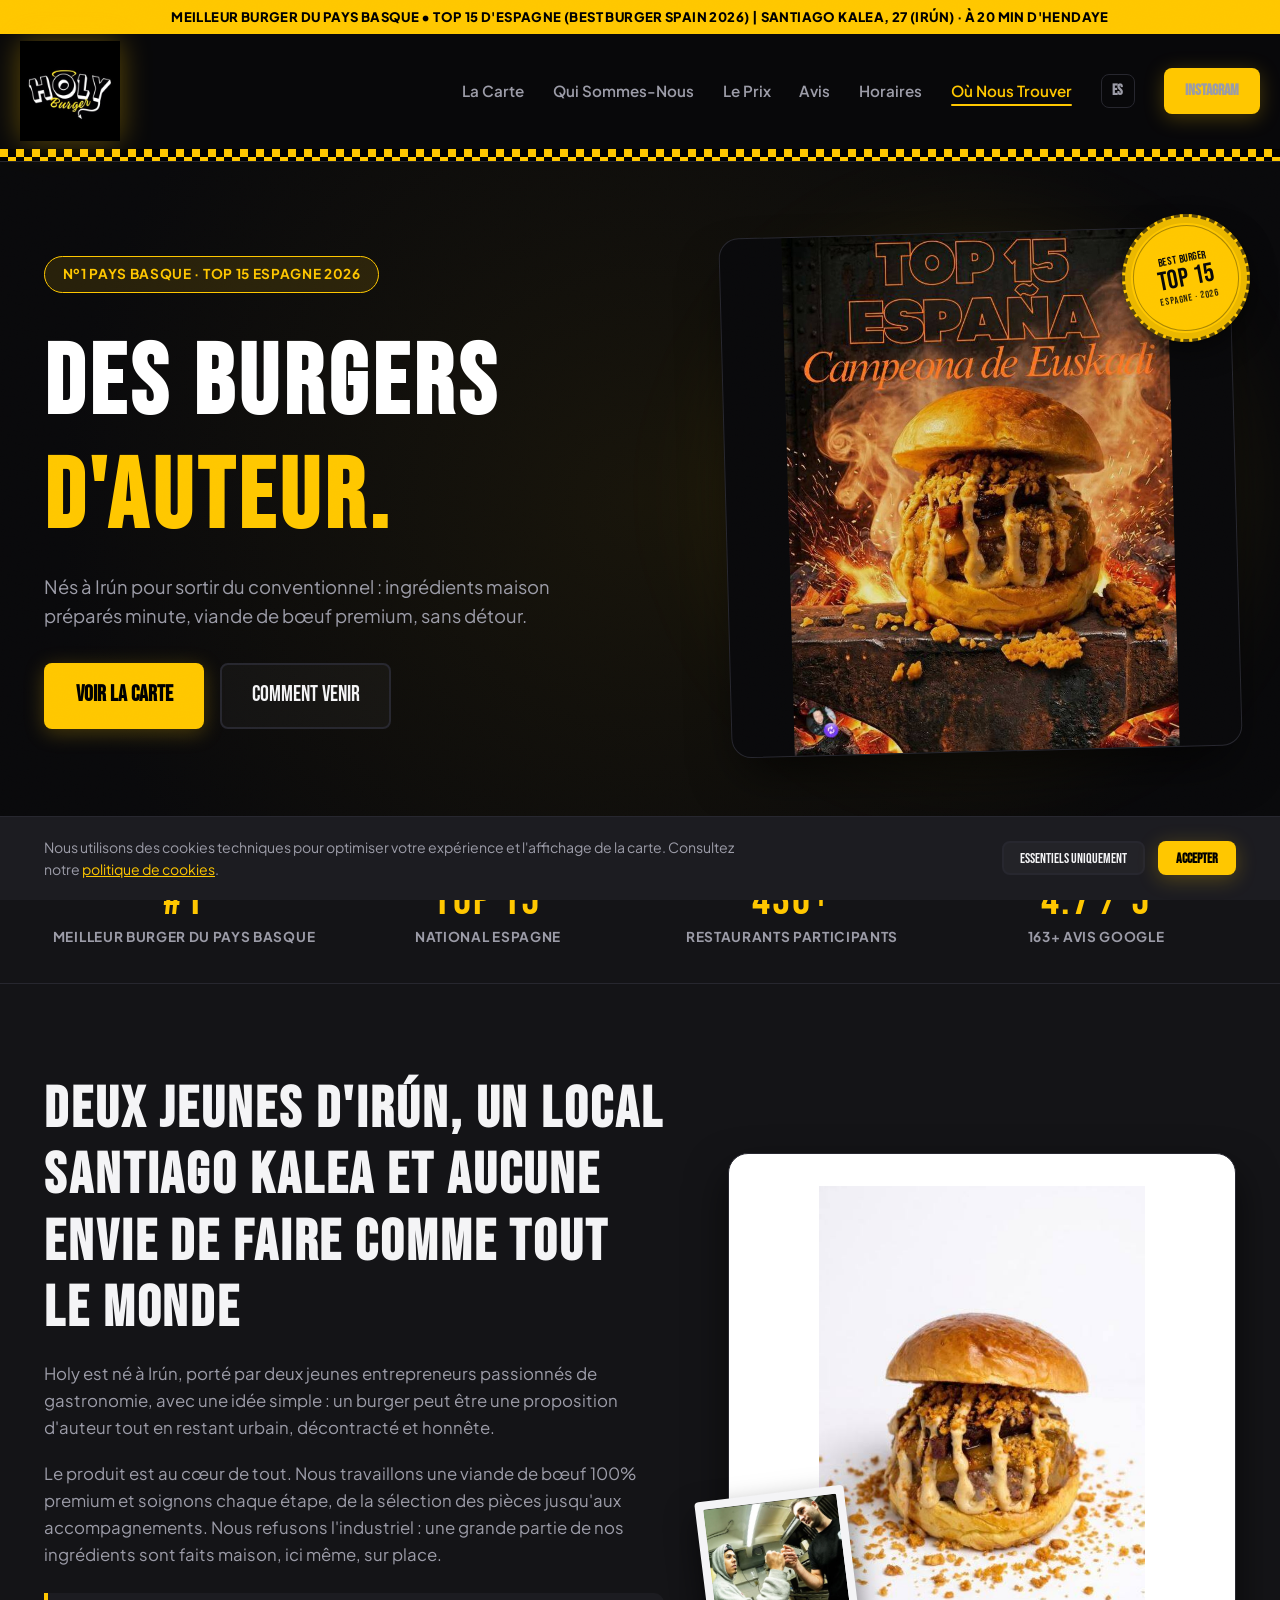
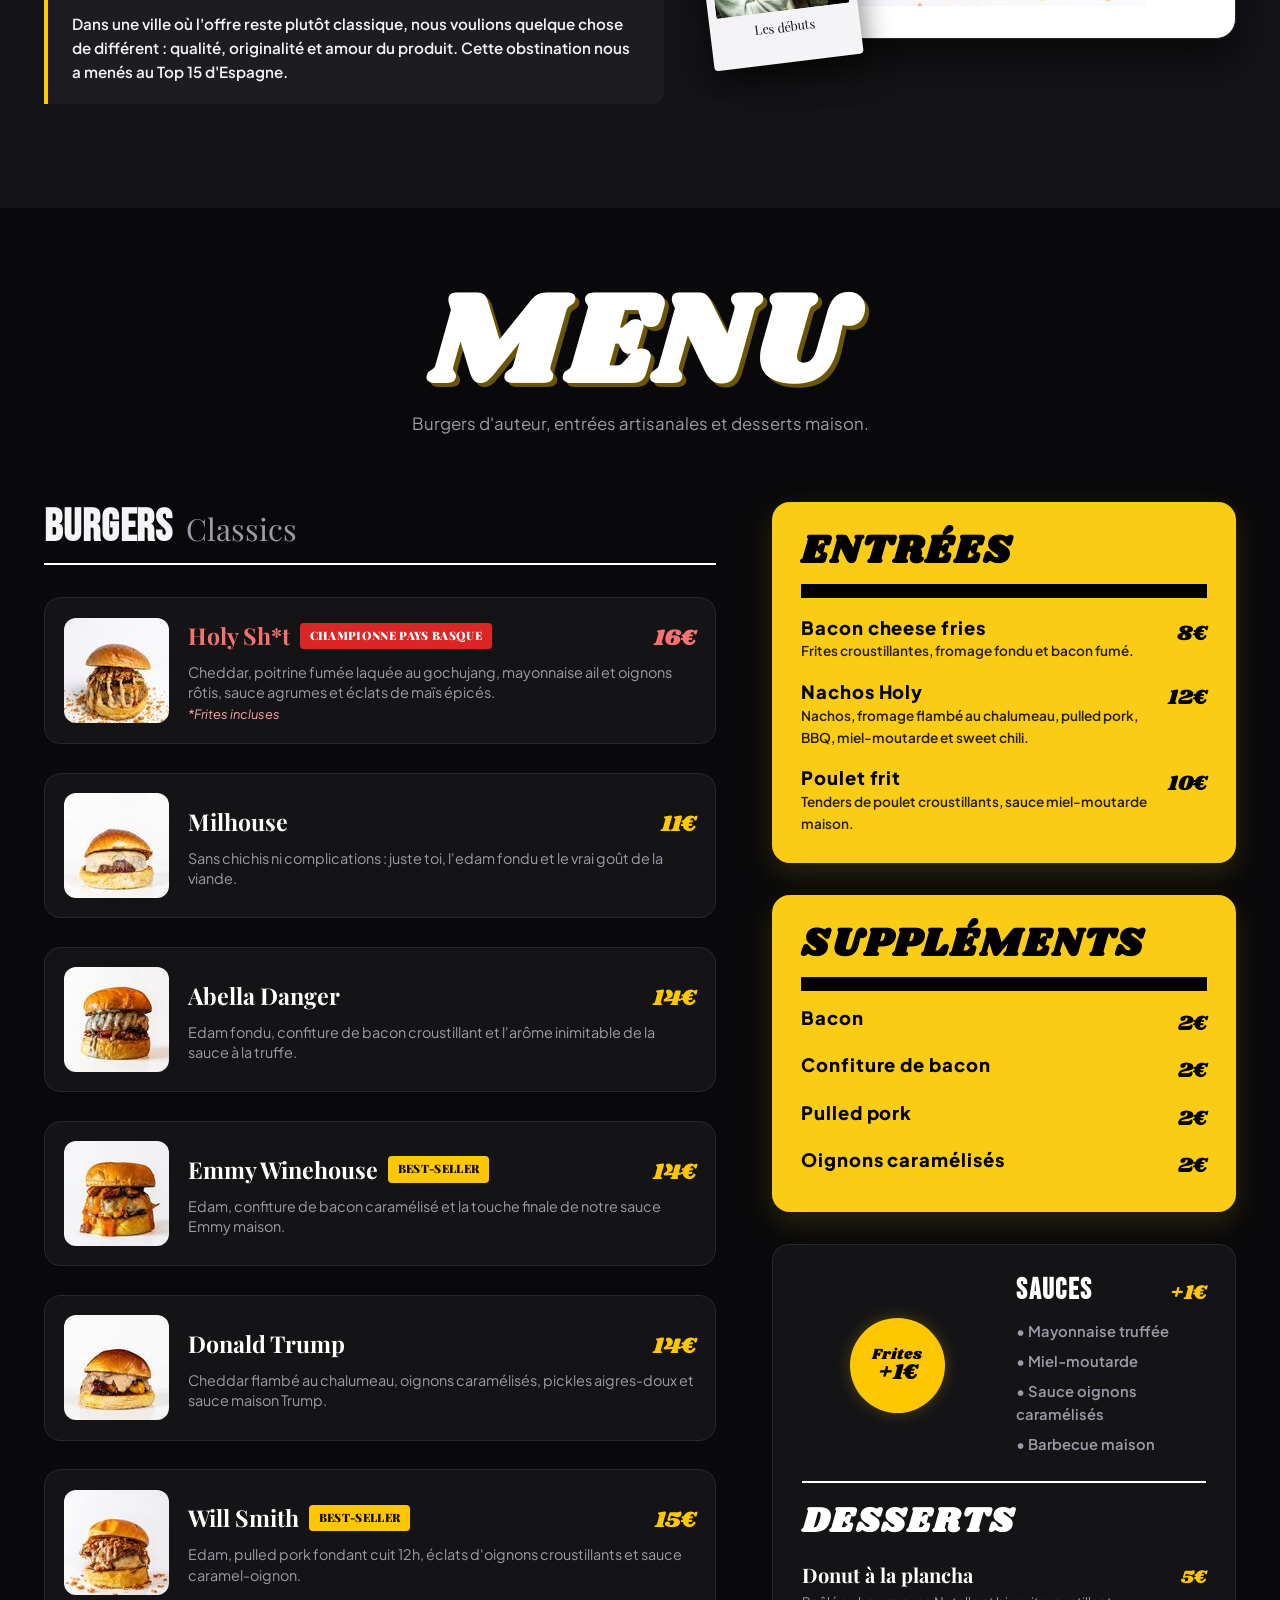
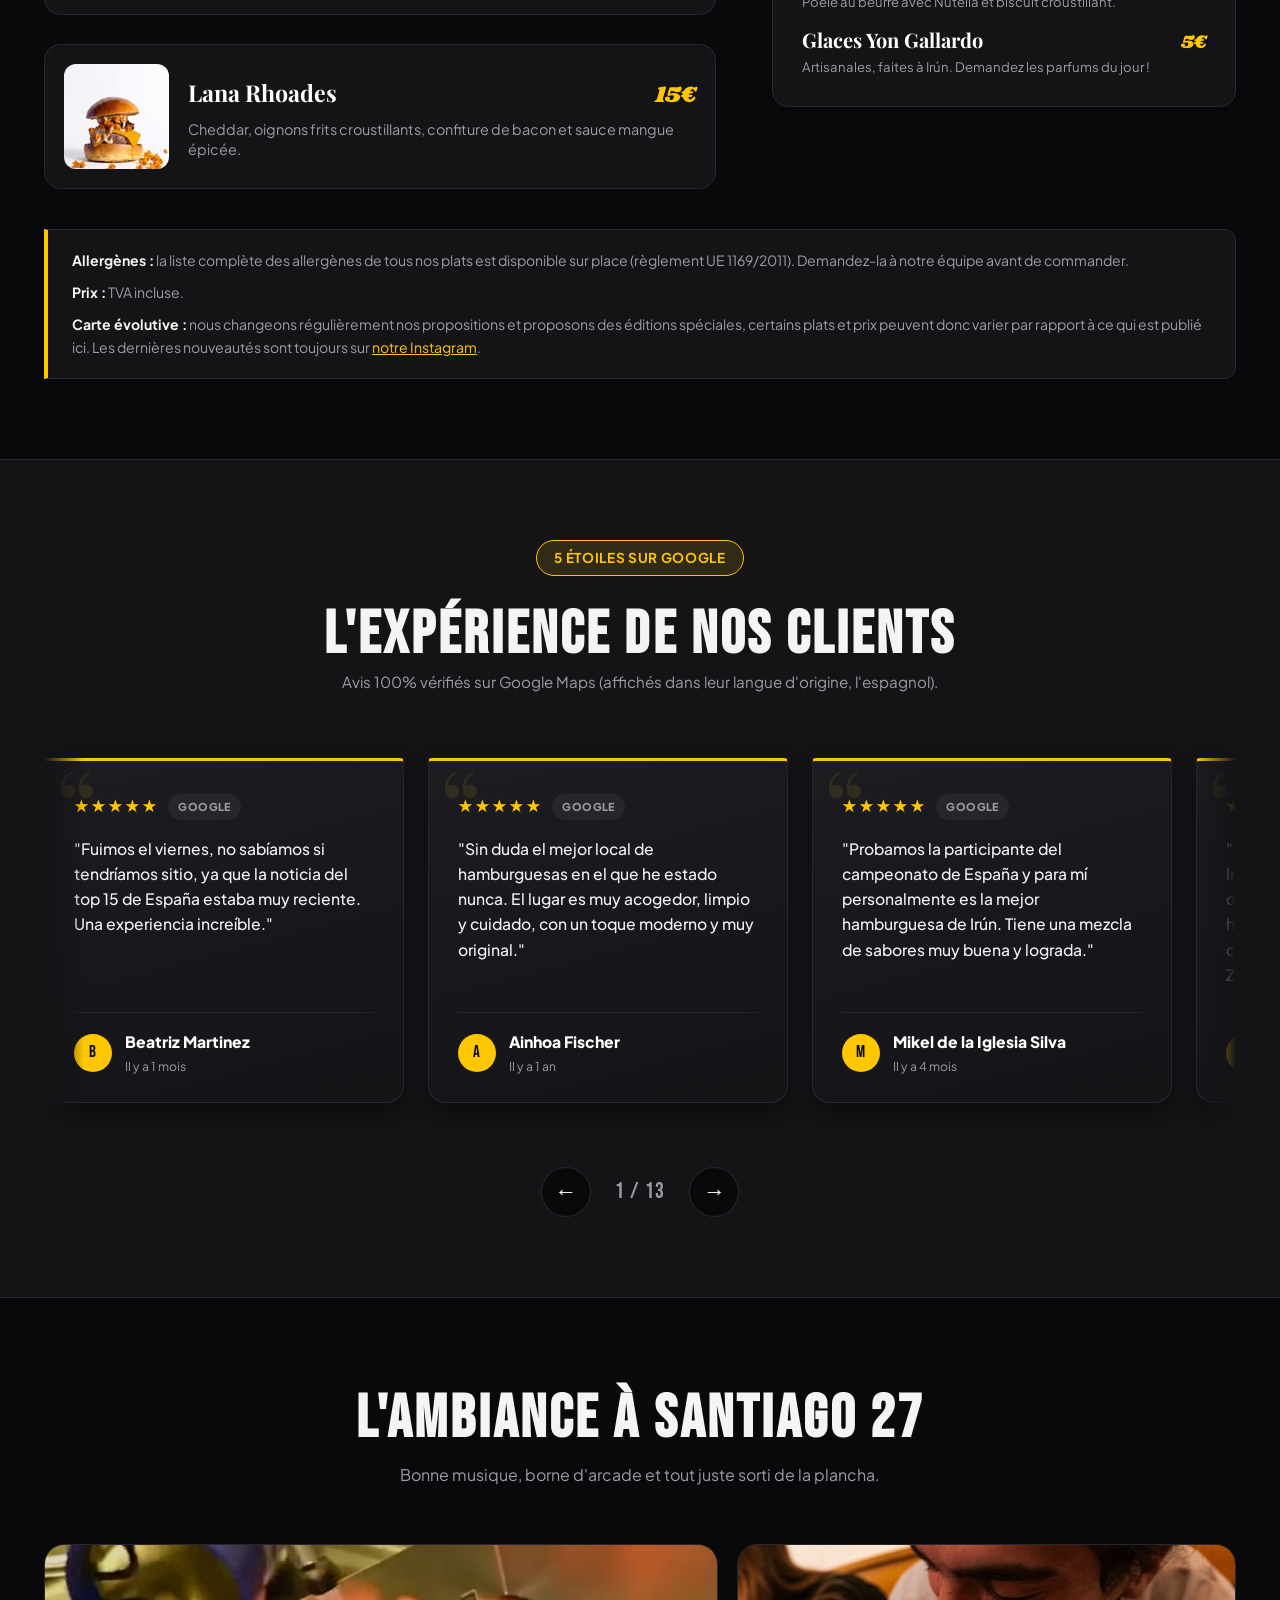
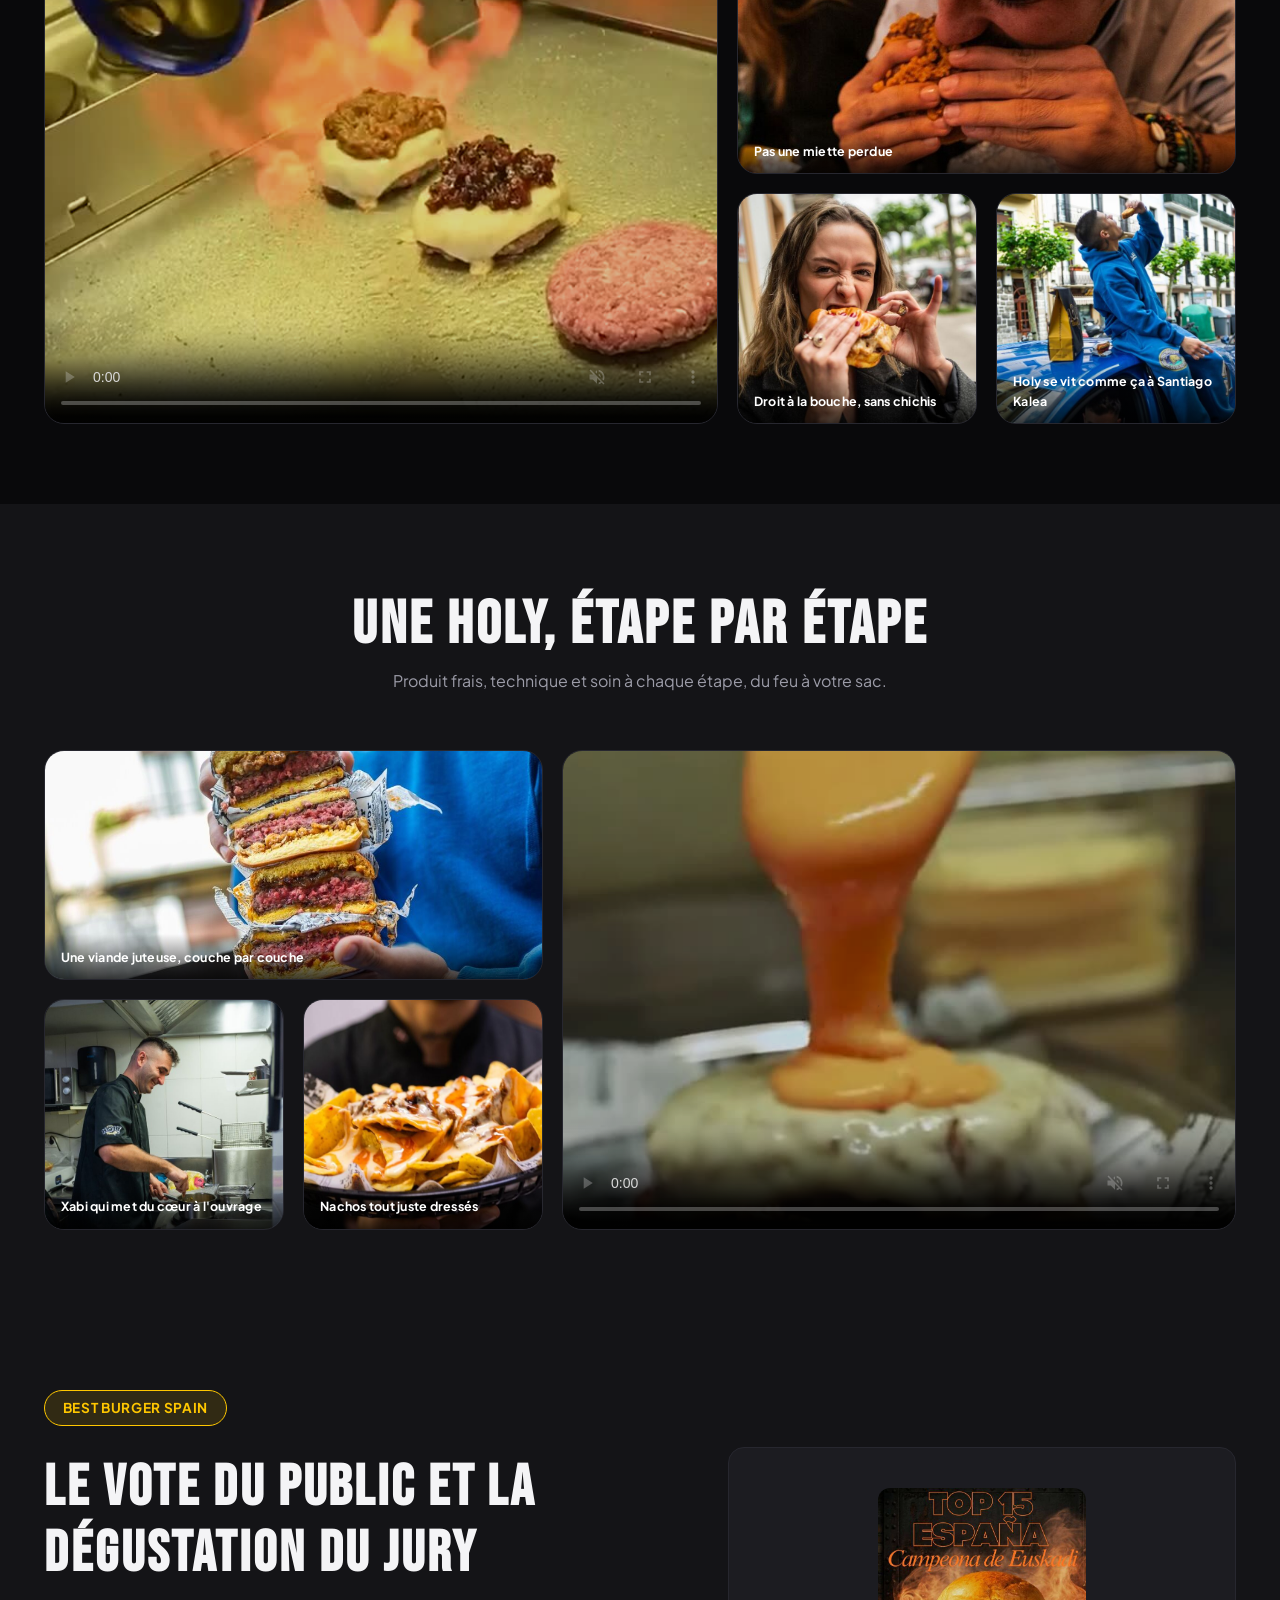
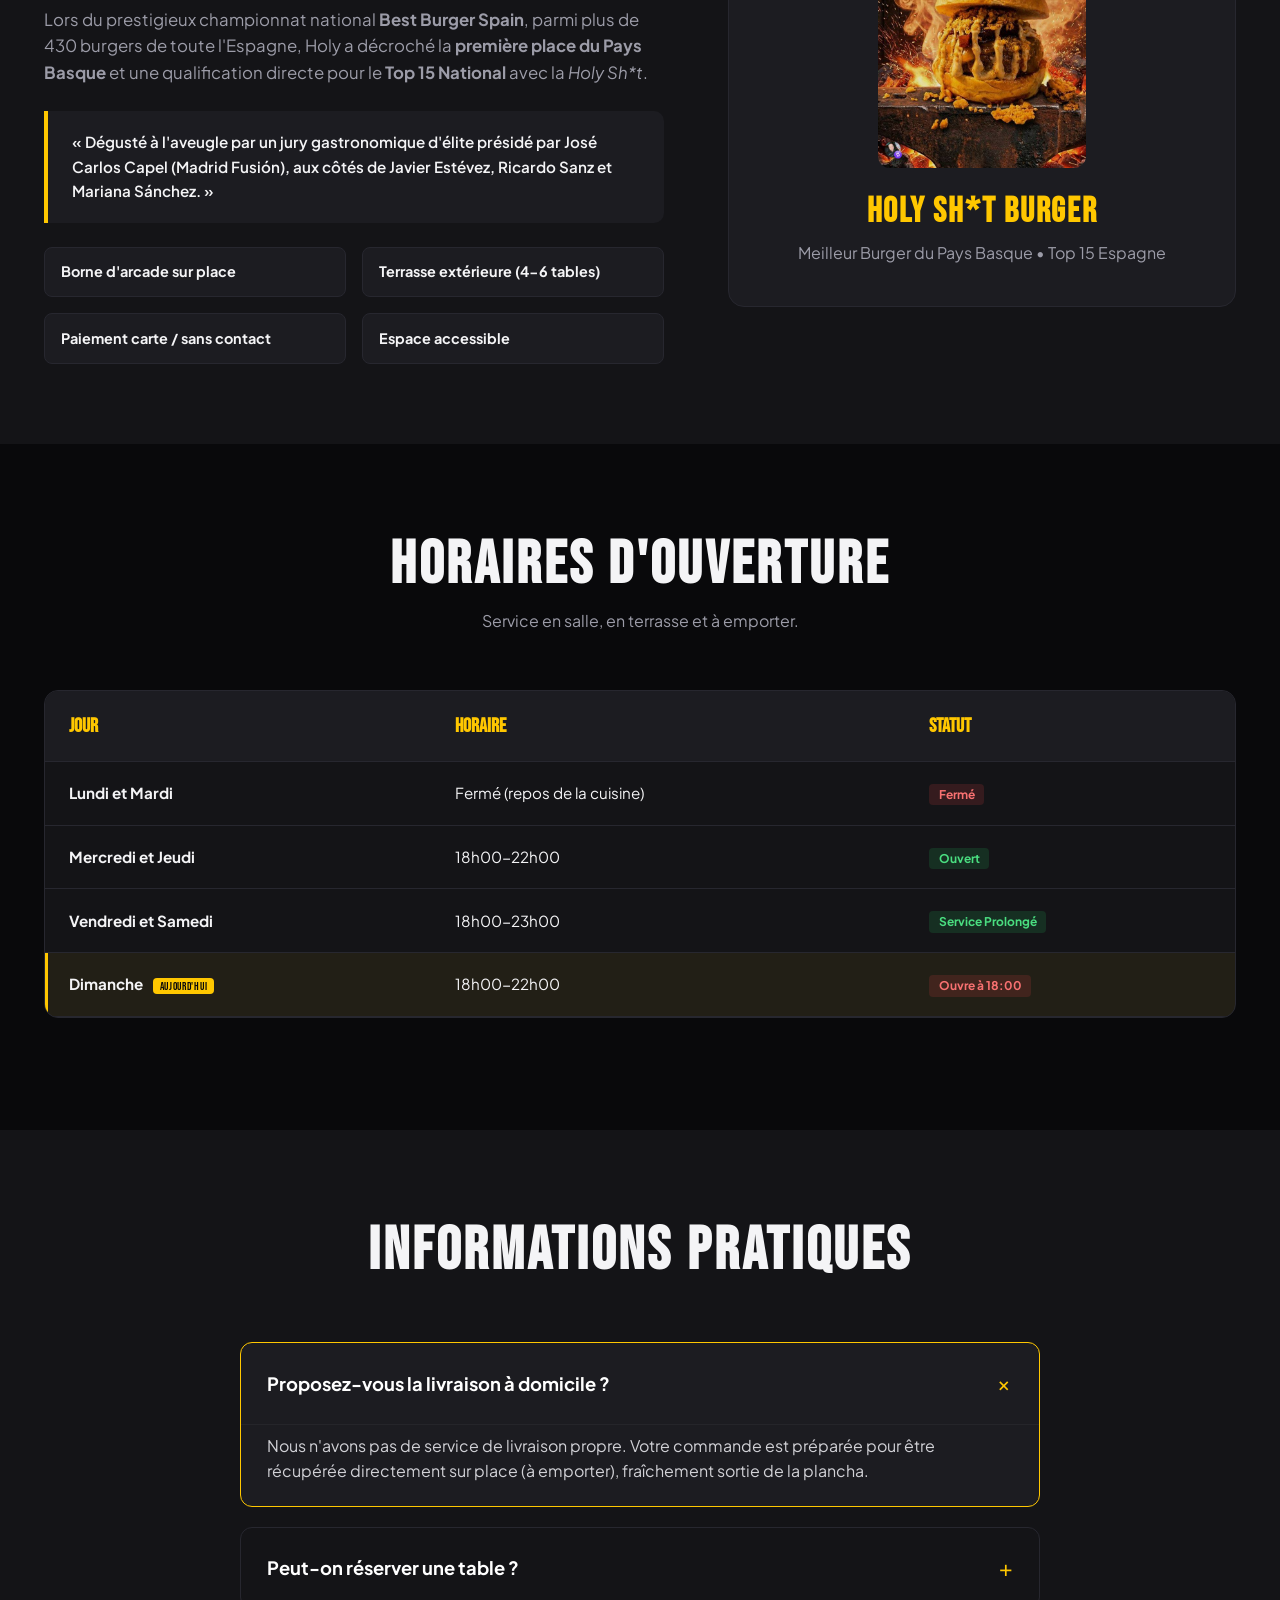
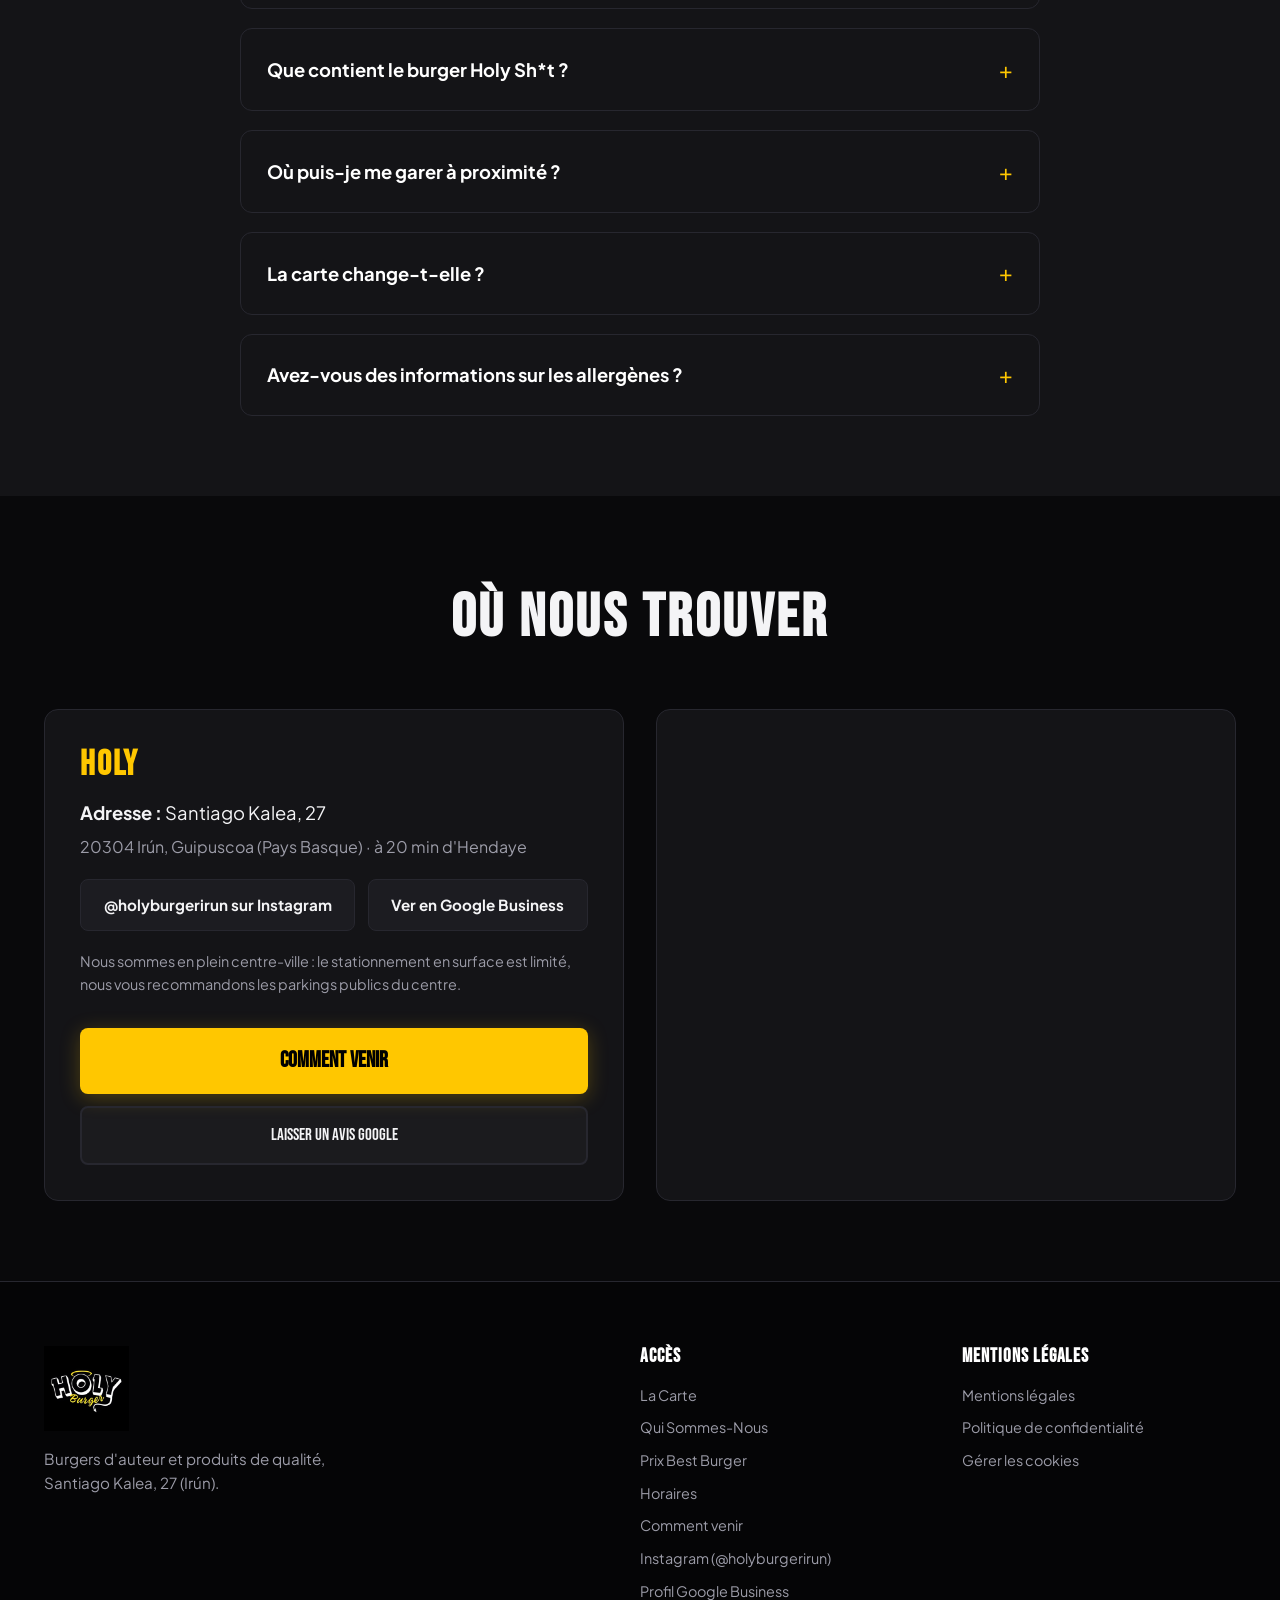
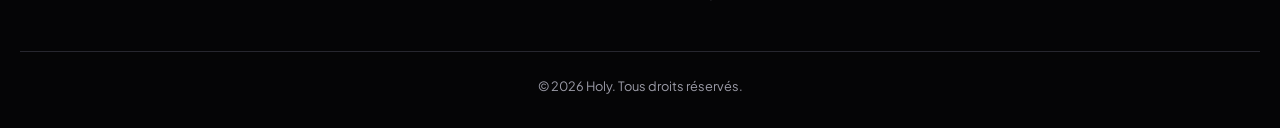
==== fr/index.html @ f433930a "Holy Burger - sitio web completo (ES/FR)" ====
<!DOCTYPE html>
<html lang="fr" class="scroll-smooth">
<head>
  <meta charset="UTF-8">
  <meta name="viewport" content="width=device-width, initial-scale=1.0">
  <title>Holy | Burger d'Auteur à Irún, à 20 min de Hendaye</title>

  <!-- SEO & Geo Local -->
  <meta name="description" content="Holy : burger d'auteur à Irún (Pays Basque), à 20 minutes d'Hendaye. Viande de bœuf premium, meilleur burger du Pays Basque et Top 15 d'Espagne 2026.">
  <meta name="author" content="Holy">
  <meta name="theme-color" content="#09090b">
  <meta name="robots" content="index, follow, max-image-preview:large">
  <link rel="canonical" href="https://holyburgerirun.com/fr/">
  <link rel="alternate" hreflang="es-ES" href="https://holyburgerirun.com/">
  <link rel="alternate" hreflang="fr-FR" href="https://holyburgerirun.com/fr/">
  <link rel="alternate" hreflang="x-default" href="https://holyburgerirun.com/">

  <!-- FAVICON -->
  <link rel="icon" type="image/jpeg" href="../img/LOGO.jpg">
  <link rel="icon" type="image/png" sizes="192x192" href="../img/icon-192.png">
  <link rel="apple-touch-icon" href="../img/icon-192.png">

  <!-- PWA / AÑADIR A PANTALLA DE INICIO -->
  <link rel="manifest" href="../manifest.json">
  <meta name="mobile-web-app-capable" content="yes">
  <meta name="apple-mobile-web-app-capable" content="yes">
  <meta name="apple-mobile-web-app-status-bar-style" content="black-translucent">
  <meta name="apple-mobile-web-app-title" content="Holy">

  <!-- Open Graph -->
  <meta property="og:type" content="restaurant.restaurant">
  <meta property="og:site_name" content="Holy Irún">
  <meta property="og:locale" content="fr_FR">
  <meta property="og:url" content="https://holyburgerirun.com/fr/">
  <meta property="og:title" content="Holy | Meilleur Burger du Pays Basque · Top 15 d'Espagne">
  <meta property="og:description" content="Burgers d'auteur, ingrédients maison et viande de bœuf premium. Santiago Kalea, 27 · Irún, à 20 min d'Hendaye.">
  <meta property="og:image" content="https://holyburgerirun.com/img/foto-premio.JPG">
  <meta property="og:image:width" content="645">
  <meta property="og:image:height" content="868">
  <meta property="og:image:type" content="image/jpeg">
  <meta name="twitter:card" content="summary_large_image">

  <!-- Schema.org JSON-LD -->
  <script type="application/ld+json">
  {
    "@context": "https://schema.org",
    "@type": "Restaurant",
    "@id": "https://holyburgerirun.com/#restaurant",
    "name": "Holy",
    "alternateName": "Holy Burger Irún",
    "url": "https://holyburgerirun.com/fr/",
    "image": "https://holyburgerirun.com/img/foto-premio.JPG",
    "logo": "https://holyburgerirun.com/img/LOGO.jpg",
    "description": "Burger d'auteur à Irún (Pays Basque). Meilleur Burger du Pays Basque et Top 15 d'Espagne à Best Burger Spain 2026 avec la Holy Sh*t.",
    "address": {
      "@type": "PostalAddress",
      "streetAddress": "Santiago Kalea, 27",
      "addressLocality": "Irun",
      "addressRegion": "Gipuzkoa",
      "postalCode": "20304",
      "addressCountry": "ES"
    },
    "geo": {
      "@type": "GeoCoordinates",
      "latitude": 43.3412759,
      "longitude": -1.7868546
    },
    "servesCuisine": ["Burgers", "Street Food", "Américain"],
    "priceRange": "€€",
    "currenciesAccepted": "EUR",
    "paymentAccepted": "Espèces, Carte bancaire, Sans contact",
    "acceptsReservations": "False",
    "hasMenu": "https://holyburgerirun.com/fr/#menu",
    "openingHoursSpecification": [
      {
        "@type": "OpeningHoursSpecification",
        "dayOfWeek": ["Wednesday", "Thursday", "Sunday"],
        "opens": "18:00",
        "closes": "22:00"
      },
      {
        "@type": "OpeningHoursSpecification",
        "dayOfWeek": ["Friday", "Saturday"],
        "opens": "18:00",
        "closes": "23:00"
      }
    ],
    "award": [
      "Meilleur Burger du Pays Basque - Best Burger Spain 2026",
      "Top 15 National - Best Burger Spain 2026"
    ],
    "aggregateRating": {
      "@type": "AggregateRating",
      "ratingValue": "4.7",
      "reviewCount": "163",
      "bestRating": "5",
      "worstRating": "1"
    },
    "hasMap": "https://maps.google.com/?q=43.3412759,-1.7868546",
    "sameAs": [
      "https://www.instagram.com/holyburgerirun",
      "https://www.google.com/maps/place/?q=place_id:ChIJ6xGPJQAJUQ0RCYyl2YRZp2U"
    ]
  }
  </script>

  <!-- Schema.org JSON-LD: Menu completo con precios -->
  <script type="application/ld+json">
  {
    "@context": "https://schema.org",
    "@type": "Menu",
    "@id": "https://holyburgerirun.com/fr/#menu",
    "name": "Carte de Holy",
    "inLanguage": "fr",
    "hasMenuSection": [
      {
        "@type": "MenuSection",
        "name": "Burgers",
        "hasMenuItem": [
          {
            "@type": "MenuItem",
            "name": "Holy Sh*t",
            "description": "Cheddar, poitrine fumée laquée au gochujang, mayonnaise ail et oignons rôtis, sauce agrumes et éclats de maïs épicés. Frites incluses.",
            "offers": { "@type": "Offer", "price": "16", "priceCurrency": "EUR" }
          },
          {
            "@type": "MenuItem",
            "name": "Milhouse",
            "description": "Edam fondu et le vrai goût de la viande, sans chichis.",
            "offers": { "@type": "Offer", "price": "11", "priceCurrency": "EUR" }
          },
          {
            "@type": "MenuItem",
            "name": "Abella Danger",
            "description": "Edam fondu, confiture de bacon croustillant et sauce à la truffe.",
            "offers": { "@type": "Offer", "price": "14", "priceCurrency": "EUR" }
          },
          {
            "@type": "MenuItem",
            "name": "Emmy Winehouse",
            "description": "Edam, confiture de bacon caramélisé et sauce Emmy maison.",
            "offers": { "@type": "Offer", "price": "14", "priceCurrency": "EUR" }
          },
          {
            "@type": "MenuItem",
            "name": "Donald Trump",
            "description": "Cheddar flambé au chalumeau, oignons caramélisés, pickles aigres-doux et sauce maison Trump.",
            "offers": { "@type": "Offer", "price": "14", "priceCurrency": "EUR" }
          },
          {
            "@type": "MenuItem",
            "name": "Will Smith",
            "description": "Edam, pulled pork cuit 12h, éclats d'oignons croustillants et sauce caramel-oignon.",
            "offers": { "@type": "Offer", "price": "15", "priceCurrency": "EUR" }
          },
          {
            "@type": "MenuItem",
            "name": "Lana Rhoades",
            "description": "Cheddar, oignons frits croustillants, confiture de bacon et sauce mangue épicée.",
            "offers": { "@type": "Offer", "price": "15", "priceCurrency": "EUR" }
          }
        ]
      },
      {
        "@type": "MenuSection",
        "name": "Entrantes",
        "hasMenuItem": [
          {
            "@type": "MenuItem",
            "name": "Bacon cheese fries",
            "description": "Frites croustillantes, fromage fondu et bacon fumé.",
            "offers": { "@type": "Offer", "price": "8", "priceCurrency": "EUR" }
          },
          {
            "@type": "MenuItem",
            "name": "Nachos Holy",
            "description": "Nachos, fromage flambé au chalumeau, pulled pork, BBQ, miel-moutarde et sweet chili.",
            "offers": { "@type": "Offer", "price": "12", "priceCurrency": "EUR" }
          },
          {
            "@type": "MenuItem",
            "name": "Pollo frito",
            "description": "Tenders de poulet croustillants, sauce miel-moutarde maison.",
            "offers": { "@type": "Offer", "price": "10", "priceCurrency": "EUR" }
          }
        ]
      },
      {
        "@type": "MenuSection",
        "name": "Complementos",
        "hasMenuItem": [
          { "@type": "MenuItem", "name": "Bacon", "offers": { "@type": "Offer", "price": "2", "priceCurrency": "EUR" } },
          { "@type": "MenuItem", "name": "Mermelada de bacon", "offers": { "@type": "Offer", "price": "2", "priceCurrency": "EUR" } },
          { "@type": "MenuItem", "name": "Pulled pork", "offers": { "@type": "Offer", "price": "2", "priceCurrency": "EUR" } },
          { "@type": "MenuItem", "name": "Cebolla caramelizada", "offers": { "@type": "Offer", "price": "2", "priceCurrency": "EUR" } },
          { "@type": "MenuItem", "name": "Ración de patatas", "offers": { "@type": "Offer", "price": "1", "priceCurrency": "EUR" } }
        ]
      },
      {
        "@type": "MenuSection",
        "name": "Postres",
        "hasMenuItem": [
          {
            "@type": "MenuItem",
            "name": "Dona a la plancha",
            "description": "Poêlé au beurre avec Nutella et biscuit croustillant.",
            "offers": { "@type": "Offer", "price": "5", "priceCurrency": "EUR" }
          },
          {
            "@type": "MenuItem",
            "name": "Helados Yon Gallardo",
            "description": "Glaces artisanales d'Irún. Parfums du jour à demander.",
            "offers": { "@type": "Offer", "price": "5", "priceCurrency": "EUR" }
          }
        ]
      }
    ]
  }
  </script>

  <!-- Schema.org JSON-LD: FAQPage -->
  <script type="application/ld+json">
  {
    "@context": "https://schema.org",
    "@type": "FAQPage",
    "mainEntity": [
      {
        "@type": "Question",
        "name": "Proposez-vous la livraison à domicile ?",
        "acceptedAnswer": {
          "@type": "Answer",
          "text": "Nous n'avons pas de service de livraison propre. Votre commande est préparée pour être récupérée directement sur place (à emporter), fraîchement sortie de la plancha."
        }
      },
      {
        "@type": "Question",
        "name": "Peut-on réserver une table ?",
        "acceptedAnswer": {
          "@type": "Answer",
          "text": "Le vendredi et le samedi, aucune réservation n'est acceptée : le service se fait strictement par ordre d'arrivée, en salle comme en terrasse. Du mercredi au jeudi et le dimanche, l'attente est généralement très courte."
        }
      },
      {
        "@type": "Question",
        "name": "Que contient le burger Holy Sh*t ?",
        "acceptedAnswer": {
          "@type": "Answer",
          "text": "C'est notre burger primé Meilleur Burger du Pays Basque : cheddar, poitrine fumée laquée au gochujang, mayonnaise ail et oignons rôtis, sauce agrumes et éclats de maïs épicés. Frites incluses."
        }
      },
      {
        "@type": "Question",
        "name": "Où puis-je me garer à proximité ?",
        "acceptedAnswer": {
          "@type": "Answer",
          "text": "Nous sommes en plein centre d'Irún, où le stationnement en surface est limité. Nous vous recommandons les parkings publics du centre-ville, en prévoyant un peu de marge."
        }
      },
      {
        "@type": "Question",
        "name": "La carte change-t-elle ?",
        "acceptedAnswer": {
          "@type": "Answer",
          "text": "Oui. Notre carte évolue régulièrement avec de nouvelles propositions et des éditions spéciales. Si vous venez pour un burger précis, vérifiez d'abord sur notre Instagram."
        }
      },
      {
        "@type": "Question",
        "name": "Avez-vous des informations sur les allergènes ?",
        "acceptedAnswer": {
          "@type": "Answer",
          "text": "Oui, la liste complète des allergènes de tous nos plats est disponible sur place. Demandez-la à notre équipe avant de commander, nous vous la donnerons volontiers."
        }
      }
    ]
  }
  </script>

  <!-- GOOGLE ANALYTICS (GA4): cuando tengas tu Measurement ID (formato G-XXXXXXXXXX), sustituye las DOS apariciones de G-XXXXXXXXXX por tu ID real, y quita las marcas de comentario que envuelven el bloque de scripts de abajo. -->
  <!--
  <script async src="https://www.googletagmanager.com/gtag/js?id=G-XXXXXXXXXX"></script>
  <script>
    window.dataLayer = window.dataLayer || [];
    function gtag(){dataLayer.push(arguments);}
    gtag('js', new Date());
    gtag('config', 'G-XXXXXXXXXX');
  </script>
  -->

  <!-- Google Fonts -->
  <link rel="preconnect" href="https://fonts.googleapis.com">
  <link rel="preconnect" href="https://fonts.gstatic.com" crossorigin>
  <link rel="preload" as="style" fetchpriority="high" href="https://fonts.googleapis.com/css2?family=Bebas+Neue&family=Plus+Jakarta+Sans:ital,wght@0,400;0,600;0,700;0,800;1,400&family=Shrikhand&family=Playfair+Display:ital,wght@1,700&display=swap">
  <link href="https://fonts.googleapis.com/css2?family=Bebas+Neue&family=Plus+Jakarta+Sans:ital,wght@0,400;0,600;0,700;0,800;1,400&family=Shrikhand&family=Playfair+Display:ital,wght@1,700&display=swap" rel="stylesheet" fetchpriority="high">

  <link rel="stylesheet" href="../styles.css">
</head>
<body>

  <a href="#main" class="skip-link">Aller au contenu principal</a>

  <!-- TOP PROMO -->
  <aside class="topbar">
    MEILLEUR BURGER DU PAYS BASQUE • TOP 15 D'ESPAGNE (BEST BURGER SPAIN 2026) | SANTIAGO KALEA, 27 (IRÚN) · À 20 MIN D'HENDAYE
  </aside>

  <!-- NAVBAR CON LOGO -->
  <header class="navbar">
    <div class="container navbar-inner">
      <a href="#" class="brand-logo-wrap" aria-label="Holy, accueil">
        <img src="../img/LOGO.jpg" alt="Holy" class="brand-logo-img" width="230" height="100">
      </a>
      <button class="nav-toggle" id="navToggle" aria-label="Ouvrir le menu" aria-expanded="false" aria-controls="navMenu">☰</button>
      <ul class="nav-menu" id="navMenu">
        <li><a href="#menu">La Carte</a></li>
        <li><a href="#historia">Qui Sommes-Nous</a></li>
        <li><a href="#premios">Le Prix</a></li>
        <li><a href="#opiniones">Avis</a></li>
        <li><a href="#horarios">Horaires</a></li>
        <li><a href="#ubicacion">Où Nous Trouver</a></li>
        <li><a href="../" class="lang-switch" hreflang="es" lang="es" aria-label="Ver la web en español">ES</a></li>
        <li><a href="https://instagram.com/holyburgerirun" target="_blank" rel="noopener" class="btn btn-primary" style="font-size: 1rem; padding: 0.5rem 1.2rem;" data-track="click_instagram_nav">INSTAGRAM</a></li>
      </ul>
    </div>
    <div class="damero-strip"></div>
  </header>

  <main id="main">

  <!-- HERO SECTION -->
  <section class="hero">
    <div class="container hero-grid">
      <div>
        <span class="badge-award">Nº1 Pays Basque · Top 15 Espagne 2026</span>
        <h1 class="hero-title">
          DES BURGERS <span>D'AUTEUR.</span>
        </h1>
        <p class="hero-desc">
          Nés à Irún pour sortir du conventionnel : ingrédients maison préparés minute, viande de bœuf premium, sans détour.
        </p>
        <div class="hero-actions">
          <a href="#menu" class="btn btn-primary" data-track="click_ver_carta_hero">
            VOIR LA CARTE
          </a>
          <a href="#ubicacion" class="btn btn-outline" data-track="click_como_llegar_hero">
            COMMENT VENIR
          </a>
        </div>
      </div>
      <div class="hero-image-wrap">
        <img class="hero-img"
             src="../img/foto-premio.JPG"
             onerror="this.onerror=null; this.src='../img/holy-shit.JPG'"
             alt="Burger Holy Sh*t, primé à Best Burger Spain 2026"
             width="600" height="480"
             loading="eager" decoding="async" fetchpriority="high">
        <div class="award-seal" aria-hidden="true">
          <div class="award-seal-text">
            <span class="line-top">Best Burger</span>
            <span class="line-big">TOP 15</span>
            <span class="line-bottom">Espagne · 2026</span>
          </div>
        </div>
      </div>
    </div>
  </section>

  <!-- STATS -->
  <section class="stats-strip">
    <div class="container stats-grid">
      <div>
        <div class="stat-number font-display">#1</div>
        <div class="stat-label">Meilleur Burger du Pays Basque</div>
      </div>
      <div>
        <div class="stat-number font-display">TOP 15</div>
        <div class="stat-label">National Espagne</div>
      </div>
      <div>
        <div class="stat-number font-display">430+</div>
        <div class="stat-label">Restaurants Participants</div>
      </div>
      <div>
        <div class="stat-number font-display">4.7 / 5</div>
        <div class="stat-label">163+ Avis Google</div>
      </div>
    </div>
  </section>

  <!-- QUIÉNES SOMOS -->
  <section class="section-padding" id="historia" style="background: var(--bg-surface);">
    <div class="container story-grid reveal">
      <div class="story-content">
        <h2 style="font-size: clamp(2.3rem, 4.5vw, 3.8rem); margin: 0.8rem 0 1.2rem;">
          DEUX JEUNES D'IRÚN, UN LOCAL SANTIAGO KALEA ET AUCUNE ENVIE DE FAIRE COMME TOUT LE MONDE
        </h2>
        <p>
          Holy est né à Irún, porté par deux jeunes entrepreneurs passionnés de gastronomie, avec une idée simple : un burger peut être une proposition d'auteur tout en restant urbain, décontracté et honnête.
        </p>
        <p>
          Le produit est au cœur de tout. Nous travaillons une viande de bœuf 100% premium et soignons chaque étape, de la sélection des pièces jusqu'aux accompagnements. Nous refusons l'industriel : une grande partie de nos ingrédients sont faits maison, ici même, sur place.
        </p>

        <div class="story-highlight-box">
          <p>
            Dans une ville où l'offre reste plutôt classique, nous voulions quelque chose de différent : qualité, originalité et amour du produit. Cette obstination nous a menés au Top 15 d'Espagne.
          </p>
        </div>
      </div>

      <div class="story-img-wrap">
        <img src="../img/holy-shit.JPG"
             onerror="this.onerror=null; this.src='../img/foto-premio.JPG'"
             alt="Burger artisanal Holy à Irún"
             loading="lazy" decoding="async"
             style="cursor: zoom-in;" tabindex="0" role="button"
             aria-label="Agrandir la photo du burger artisanal Holy"
             onclick="openPhotoLightbox(this.src, this.alt)"
             onkeydown="if(event.key==='Enter'||event.key===' '){event.preventDefault();this.click();}">
        <figure class="founders-polaroid" tabindex="0" role="button" aria-label="Agrandir la photo des fondateurs de Holy en cuisine" onclick="openPhotoLightbox('../img/holy-primer-dia.JPG', 'Les deux fondateurs de Holy en cuisine')" onkeydown="if(event.key==='Enter'||event.key===' '){event.preventDefault();this.click();}" style="cursor: zoom-in;">
          <img src="../img/holy-primer-dia.JPG" alt="Les deux fondateurs de Holy en cuisine" loading="lazy" decoding="async" width="150" height="110">
          <figcaption>Les débuts</figcaption>
        </figure>
      </div>
    </div>
  </section>

  <!-- SECCIÓN CARTA COMPLETA -->
  <section class="section-padding" id="menu">
    <div class="container">
      
      <div class="menu-header-banner reveal">
        <h2 class="menu-main-title">Menu</h2>
        <p style="color: var(--text-muted); font-size: 1.05rem; margin-top: 0.5rem;">Burgers d'auteur, entrées artisanales et desserts maison.</p>
      </div>

      <div class="menu-layout">
        
        <!-- BURGERS -->
        <div>
          <div class="category-title-row">
            <h3>Burgers</h3>
            <span>Classics</span>
          </div>

          <div class="burger-items-list">
            
            <article class="burger-item-card holy-highlight">
              <div class="burger-item-thumb">
                <img src="../img/holy-shit-thumb.jpg" srcset="../img/holy-shit-thumb.jpg 1x, img/holy-shit-thumb@2x.jpg 2x" alt="Burger Holy Sh*t" loading="lazy" width="105" height="105" decoding="async">
              </div>
              <div>
                <div class="burger-item-header">
                  <div class="burger-item-title">
                    Holy Sh*t
                    <span class="badge-ribbon">Championne Pays Basque</span>
                  </div>
                  <div class="burger-item-price">16€</div>
                </div>
                <p class="burger-item-desc">
                  Cheddar, poitrine fumée laquée au gochujang, mayonnaise ail et oignons rôtis, sauce agrumes et éclats de maïs épicés. <em style="color: #fca5a5; font-size: 0.8rem; display: block; margin-top: 0.2rem;">*Frites incluses</em>
                </p>
              </div>
            </article>

            <article class="burger-item-card">
              <div class="burger-item-thumb">
                <img src="../img/milhouse-thumb.jpg" srcset="../img/milhouse-thumb.jpg 1x, img/milhouse-thumb@2x.jpg 2x" alt="Burger Milhouse" loading="lazy" width="105" height="105" decoding="async">
              </div>
              <div>
                <div class="burger-item-header">
                  <div class="burger-item-title">Milhouse</div>
                  <div class="burger-item-price">11€</div>
                </div>
                <p class="burger-item-desc">
                  Sans chichis ni complications : juste toi, l'edam fondu et le vrai goût de la viande.
                </p>
              </div>
            </article>

            <article class="burger-item-card">
              <div class="burger-item-thumb">
                <img src="../img/abella-thumb.jpg" srcset="../img/abella-thumb.jpg 1x, img/abella-thumb@2x.jpg 2x" alt="Burger Abella Danger" loading="lazy" width="105" height="105" decoding="async">
              </div>
              <div>
                <div class="burger-item-header">
                  <div class="burger-item-title">Abella Danger</div>
                  <div class="burger-item-price">14€</div>
                </div>
                <p class="burger-item-desc">
                  Edam fondu, confiture de bacon croustillant et l'arôme inimitable de la sauce à la truffe.
                </p>
              </div>
            </article>

            <article class="burger-item-card">
              <div class="burger-item-thumb">
                <img src="../img/emmy-thumb.jpg" srcset="../img/emmy-thumb.jpg 1x, img/emmy-thumb@2x.jpg 2x" alt="Burger Emmy Winehouse" loading="lazy" width="105" height="105" decoding="async">
              </div>
              <div>
                <div class="burger-item-header">
                  <div class="burger-item-title">
                    Emmy Winehouse
                    <span class="badge-topseller">Best-seller</span>
                  </div>
                  <div class="burger-item-price">14€</div>
                </div>
                <p class="burger-item-desc">
                  Edam, confiture de bacon caramélisé et la touche finale de notre sauce Emmy maison.
                </p>
              </div>
            </article>

            <article class="burger-item-card">
              <div class="burger-item-thumb">
                <img src="../img/donald-trump-thumb.jpg" srcset="../img/donald-trump-thumb.jpg 1x, img/donald-trump-thumb@2x.jpg 2x" alt="Burger Donald Trump" loading="lazy" width="105" height="105" decoding="async">
              </div>
              <div>
                <div class="burger-item-header">
                  <div class="burger-item-title">Donald Trump</div>
                  <div class="burger-item-price">14€</div>
                </div>
                <p class="burger-item-desc">
                  Cheddar flambé au chalumeau, oignons caramélisés, pickles aigres-doux et sauce maison Trump.
                </p>
              </div>
            </article>

            <article class="burger-item-card">
              <div class="burger-item-thumb">
                <img src="../img/will-thumb.jpg" srcset="../img/will-thumb.jpg 1x, img/will-thumb@2x.jpg 2x" alt="Burger Will Smith" loading="lazy" width="105" height="105" decoding="async">
              </div>
              <div>
                <div class="burger-item-header">
                  <div class="burger-item-title">
                    Will Smith
                    <span class="badge-topseller">Best-seller</span>
                  </div>
                  <div class="burger-item-price">15€</div>
                </div>
                <p class="burger-item-desc">
                  Edam, pulled pork fondant cuit 12h, éclats d'oignons croustillants et sauce caramel-oignon.
                </p>
              </div>
            </article>

            <article class="burger-item-card">
              <div class="burger-item-thumb">
                <img src="../img/lana-rhoades-thumb.jpg" srcset="../img/lana-rhoades-thumb.jpg 1x, img/lana-rhoades-thumb@2x.jpg 2x" alt="Burger Lana Rhoades" loading="lazy" width="105" height="105" decoding="async">
              </div>
              <div>
                <div class="burger-item-header">
                  <div class="burger-item-title">Lana Rhoades</div>
                  <div class="burger-item-price">15€</div>
                </div>
                <p class="burger-item-desc">
                  Cheddar, oignons frits croustillants, confiture de bacon et sauce mangue épicée.
                </p>
              </div>
            </article>

          </div>
        </div>

        <!-- ENTRANTES, COMPLEMENTOS, SALSAS Y POSTRES -->
        <div class="sidebar-menu-wrap">
          
          <div class="retro-yellow-box">
            <h3 class="retro-box-title">Entrées</h3>
            <div class="damero-inner"></div>

            <ul class="retro-box-list">
              <li class="retro-box-item">
                <div>
                  <h4>Bacon cheese fries</h4>
                  <p>Frites croustillantes, fromage fondu et bacon fumé.</p>
                </div>
                <div class="retro-box-price">8€</div>
              </li>
              <li class="retro-box-item">
                <div>
                  <h4>Nachos Holy</h4>
                  <p>Nachos, fromage flambé au chalumeau, pulled pork, BBQ, miel-moutarde et sweet chili.</p>
                </div>
                <div class="retro-box-price">12€</div>
              </li>
              <li class="retro-box-item">
                <div>
                  <h4>Poulet frit</h4>
                  <p>Tenders de poulet croustillants, sauce miel-moutarde maison.</p>
                </div>
                <div class="retro-box-price">10€</div>
              </li>
            </ul>
          </div>

          <div class="retro-yellow-box">
            <h3 class="retro-box-title">Suppléments</h3>
            <div class="damero-inner"></div>

            <ul class="retro-box-list" style="margin-top: 1rem; gap: 0.8rem;">
              <li class="retro-box-item">
                <div><h4>Bacon</h4></div>
                <div class="retro-box-price">2€</div>
              </li>
              <li class="retro-box-item">
                <div><h4>Confiture de bacon</h4></div>
                <div class="retro-box-price">2€</div>
              </li>
              <li class="retro-box-item">
                <div><h4>Pulled pork</h4></div>
                <div class="retro-box-price">2€</div>
              </li>
              <li class="retro-box-item">
                <div><h4>Oignons caramélisés</h4></div>
                <div class="retro-box-price">2€</div>
              </li>
            </ul>
          </div>

          <div class="extras-panel">
            <div class="extras-grid">
              <div>
                <div class="sun-badge-patatas">
                  <span>Frites</span>
                  <span>+1€</span>
                </div>
              </div>
              <div>
                <div style="display: flex; justify-content: space-between; align-items: baseline; margin-bottom: 0.6rem;">
                  <h4 class="font-display" style="font-size: 1.8rem; color: #fff;">SAUCES</h4>
                  <span style="font-family: var(--font-retro-heavy); color: var(--brand-yellow); font-size: 1.3rem;">+1€</span>
                </div>
                <ul class="sauces-list">
                  <li>• Mayonnaise truffée</li>
                  <li>• Miel-moutarde</li>
                  <li>• Sauce oignons caramélisés</li>
                  <li>• Barbecue maison</li>
                </ul>
              </div>
            </div>

            <div class="dessert-box">
              <h4 class="dessert-title">Desserts</h4>
              
              <div class="dessert-item">
                <div>
                  <h5>Donut à la plancha</h5>
                  <p class="dessert-desc">Poêlé au beurre avec Nutella et biscuit croustillant.</p>
                </div>
                <span>5€</span>
              </div>

              <div class="dessert-item" style="margin-bottom: 0;">
                <div>
                  <h5>Glaces Yon Gallardo</h5>
                  <p class="dessert-desc">Artisanales, faites à Irún. Demandez les parfums du jour !</p>
                </div>
                <span>5€</span>
              </div>
            </div>

          </div>

        </div>

      </div>

      <div class="menu-notice">
        <p>
          <strong>Allergènes :</strong> la liste complète des allergènes de tous nos plats est disponible sur place (règlement UE 1169/2011). Demandez-la à notre équipe avant de commander.
        </p>
        <p>
          <strong>Prix :</strong> TVA incluse.
        </p>
        <p>
          <strong>Carte évolutive :</strong> nous changeons régulièrement nos propositions et proposons des éditions spéciales, certains plats et prix peuvent donc varier par rapport à ce qui est publié ici. Les dernières nouveautés sont toujours sur <a href="https://instagram.com/holyburgerirun" target="_blank" rel="noopener" style="color: var(--brand-yellow); text-decoration: underline;">notre Instagram</a>.
        </p>
      </div>
    </div>
  </section>

  <!-- RESEÑAS 5 ESTRELLAS -->
  <section class="multi-carousel-section" id="opiniones">
    <div class="container" style="text-align: center; margin-bottom: 2.5rem;">
      <span class="badge-award">5 Étoiles sur Google</span>
      <h2 style="font-size: clamp(2.3rem, 5vw, 3.8rem); margin-top: 0.5rem;">L'EXPÉRIENCE DE NOS CLIENTS</h2>
      <p style="color: var(--text-muted); font-size: 0.95rem;">Avis 100% vérifiés sur Google Maps (affichés dans leur langue d'origine, l'espagnol).</p>
    </div>

    <div class="container">
      <div class="carousel-viewport" id="carouselViewport">
        <div class="carousel-track" id="carouselTrack">
          
          <div class="multi-review-card">
            <div class="multi-review-stars">★★★★★</div>
            <p class="multi-review-quote">"Fuimos el viernes, no sabíamos si tendríamos sitio, ya que la noticia del top 15 de España estaba muy reciente. Una experiencia increíble."</p>
            <div class="multi-review-footer" data-initial="B">
              <div class="multi-review-footer-text">
                <div class="multi-review-author">Beatriz Martinez</div>
                <div class="multi-review-date">Il y a 1 mois</div>
              </div>
            </div>
          </div>

          <div class="multi-review-card">
            <div class="multi-review-stars">★★★★★</div>
            <p class="multi-review-quote">"Sin duda el mejor local de hamburguesas en el que he estado nunca. El lugar es muy acogedor, limpio y cuidado, con un toque moderno y muy original."</p>
            <div class="multi-review-footer" data-initial="A">
              <div class="multi-review-footer-text">
                <div class="multi-review-author">Ainhoa Fischer</div>
                <div class="multi-review-date">Il y a 1 an</div>
              </div>
            </div>
          </div>

          <div class="multi-review-card">
            <div class="multi-review-stars">★★★★★</div>
            <p class="multi-review-quote">"Probamos la participante del campeonato de España y para mí personalmente es la mejor hamburguesa de Irún. Tiene una mezcla de sabores muy buena y lograda."</p>
            <div class="multi-review-footer" data-initial="M">
              <div class="multi-review-footer-text">
                <div class="multi-review-author">Mikel de la Iglesia Silva</div>
                <div class="multi-review-date">Il y a 4 mois</div>
              </div>
            </div>
          </div>

          <div class="multi-review-card">
            <div class="multi-review-stars">★★★★★</div>
            <p class="multi-review-quote">"Sin duda la mejor hamburguesería de Irún y alrededores. Hemos estado un par de veces y la calidad de las hamburguesas es inmejorable. Los camareros muy majos y atentos. ZORIONAK EQUIPO."</p>
            <div class="multi-review-footer" data-initial="V">
              <div class="multi-review-footer-text">
                <div class="multi-review-author">Virginia</div>
                <div class="multi-review-date">Il y a 1 an</div>
              </div>
            </div>
          </div>

          <div class="multi-review-card">
            <div class="multi-review-stars">★★★★★</div>
            <p class="multi-review-quote">"La mejor hamburguesa que me he comido nunca. Cada bocado que comes disfrutas y sufres a la vez por ser el último."</p>
            <div class="multi-review-footer" data-initial="B">
              <div class="multi-review-footer-text">
                <div class="multi-review-author">Bizitze _</div>
                <div class="multi-review-date">Il y a 3 mois</div>
              </div>
            </div>
          </div>

          <div class="multi-review-card">
            <div class="multi-review-stars">★★★★★</div>
            <p class="multi-review-quote">"Buenas raciones, la carne blanda y jugosa, todo muy bueno."</p>
            <div class="multi-review-footer" data-initial="P">
              <div class="multi-review-footer-text">
                <div class="multi-review-author">Paula F</div>
                <div class="multi-review-date">Il y a 4 mois</div>
              </div>
            </div>
          </div>

          <div class="multi-review-card">
            <div class="multi-review-stars">★★★★★</div>
            <p class="multi-review-quote">"Me lo recomendó una amiga y fue todo un acierto. Pedimos la Will Smith y la Abella Danger… ¡Espectaculares! Este sitio se ha convertido en mi TOP de Irún."</p>
            <div class="multi-review-footer" data-initial="N">
              <div class="multi-review-footer-text">
                <div class="multi-review-author">Nuria Córdoba Campos</div>
                <div class="multi-review-date">Il y a 1 an</div>
              </div>
            </div>
          </div>

          <div class="multi-review-card">
            <div class="multi-review-stars">★★★★★</div>
            <p class="multi-review-quote">"Para mí, el mejor sitio de hamburguesas en Irún y alrededores. Se nota que lo hacen todo con mimo, desde cómo presentan la comida hasta el ambiente que crean."</p>
            <div class="multi-review-footer" data-initial="M">
              <div class="multi-review-footer-text">
                <div class="multi-review-author">Marta Gorron</div>
                <div class="multi-review-date">Il y a 1 an</div>
              </div>
            </div>
          </div>

          <div class="multi-review-card">
            <div class="multi-review-stars">★★★★★</div>
            <p class="multi-review-quote">"Un trato inmejorable. El local está muy bien ambientado y tiene hasta una máquina arcade. Por supuesto que la calidad de las carnes es un escándalo."</p>
            <div class="multi-review-footer" data-initial="J">
              <div class="multi-review-footer-text">
                <div class="multi-review-author">julen sanz cantera</div>
                <div class="multi-review-date">Il y a 1 an</div>
              </div>
            </div>
          </div>

          <div class="multi-review-card">
            <div class="multi-review-stars">★★★★★</div>
            <p class="multi-review-quote">"Literalmente la mejor hamburguesería en la que he estado nunca, flipas el sabor, digna de ganar campeonato de burgers o eventos similares, no tiene ningún sentido."</p>
            <div class="multi-review-footer" data-initial="Y">
              <div class="multi-review-footer-text">
                <div class="multi-review-author">YTbe Popper</div>
                <div class="multi-review-date">Il y a 1 an</div>
              </div>
            </div>
          </div>

          <div class="multi-review-card">
            <div class="multi-review-stars">★★★★★</div>
            <p class="multi-review-quote">"Un muy buen sitio para ir a cenar, hamburguesas de autor con combinaciones únicas y diferentes tipos de carnes, desde carnes premium hasta maduradas."</p>
            <div class="multi-review-footer" data-initial="E">
              <div class="multi-review-footer-text">
                <div class="multi-review-author">Enetz Rodriguez</div>
                <div class="multi-review-date">Il y a 1 an</div>
              </div>
            </div>
          </div>

          <div class="multi-review-card">
            <div class="multi-review-stars">★★★★★</div>
            <p class="multi-review-quote">"Gran experiencia gastronómica. Hemos probado 1 ración de nachos, 3 hamburguesas y un postre, y ha sido un éxito tras otro, mención especial a la calidad."</p>
            <div class="multi-review-footer" data-initial="I">
              <div class="multi-review-footer-text">
                <div class="multi-review-author">Iker B</div>
                <div class="multi-review-date">Il y a 1 an</div>
              </div>
            </div>
          </div>

          <div class="multi-review-card">
            <div class="multi-review-stars">★★★★★</div>
            <p class="multi-review-quote">"Hamburguesería muy recomendable. Jóvenes con ilusión y ganas de hacer las cosas bien. La 'Emmy' y la Will Smith, nuestras favoritas."</p>
            <div class="multi-review-footer" data-initial="I">
              <div class="multi-review-footer-text">
                <div class="multi-review-author">Iñigo Mangas Insausti</div>
                <div class="multi-review-date">Il y a 1 an</div>
              </div>
            </div>
          </div>

        </div>
      </div>

      <div class="slider-nav-bar">
        <button class="slider-arrow-btn" id="prevTrackBtn" aria-label="Défiler à gauche">←</button>
        <span class="slider-counter" id="trackCounterText">1 / 13</span>
        <button class="slider-arrow-btn" id="nextTrackBtn" aria-label="Défiler à droite">→</button>
      </div>

    </div>
  </section>

  <!-- VIDEO / EXPERIENCIA DEL LOCAL -->
  <section class="section-padding" style="background: var(--bg-dark);">
    <div class="container">
      <div class="section-head reveal">
        <h2>L'AMBIANCE À SANTIAGO 27</h2>
        <p style="color: var(--text-muted); margin-top: 0.5rem;">Bonne musique, borne d'arcade et tout juste sorti de la plancha.</p>
      </div>

      <div class="ambiente-grid reveal">
        <div class="video-section" style="max-height: 480px;">
          <video class="video-local lazy-video" id="ambienteVideo" controls muted loop playsinline preload="none" poster="../img/video-poster.jpg" aria-label="Vidéo de l'ambiance du restaurant Holy à Irún">
            <source data-src="../video/videoholy.mp4" type="../video/mp4">
            Tu navegador no soporta vídeo HTML5.
          </video>
        </div>

        <div class="ambiente-photos">
          <figure class="ambiente-photo" tabindex="0" role="button" aria-label="Agrandir la photo : pas une miette perdue" onclick="openPhotoLightbox('../img/alvarito-comiendo.JPG', 'Client dégustant un burger Holy de près')" onkeydown="if(event.key==='Enter'||event.key===' '){event.preventDefault();this.click();}">
            <img src="../img/alvarito-ambiente-wide.jpg" alt="Client dégustant un burger Holy de près" loading="lazy" decoding="async" width="900" height="460" style="object-position: center center;">
            <span class="ambiente-photo-zoom" aria-hidden="true">
              <svg viewBox="0 0 24 24" fill="none" stroke="currentColor" stroke-width="2.4" stroke-linecap="round" stroke-linejoin="round"><circle cx="11" cy="11" r="7"/><path d="m21 21-3.8-3.8M9 11h4M11 9v4"/></svg>
            </span>
            <figcaption class="ambiente-photo-caption">Pas une miette perdue</figcaption>
          </figure>
          <figure class="ambiente-photo" tabindex="0" role="button" aria-label="Agrandir la photo : droit à la bouche, sans chichis" onclick="openPhotoLightbox('../img/ambiente-1.JPG', 'Cliente dégustant un burger Holy dans la rue')" onkeydown="if(event.key==='Enter'||event.key===' '){event.preventDefault();this.click();}">
            <img src="../img/ambiente-1.JPG" alt="Cliente dégustant un burger Holy dans la rue" loading="lazy" decoding="async" width="640" height="240" style="object-position: center 25%;">
            <span class="ambiente-photo-zoom" aria-hidden="true">
              <svg viewBox="0 0 24 24" fill="none" stroke="currentColor" stroke-width="2.4" stroke-linecap="round" stroke-linejoin="round"><circle cx="11" cy="11" r="7"/><path d="m21 21-3.8-3.8M9 11h4M11 9v4"/></svg>
            </span>
            <figcaption class="ambiente-photo-caption">Droit à la bouche, sans chichis</figcaption>
          </figure>
          <figure class="ambiente-photo" tabindex="0" role="button" aria-label="Agrandir la photo : Holy se vit comme ça à Santiago Kalea" onclick="openPhotoLightbox('../img/ambiente-2.JPG', 'Clients mangeant des burgers Holy sur une voiture à Irún')" onkeydown="if(event.key==='Enter'||event.key===' '){event.preventDefault();this.click();}">
            <img src="../img/ambiente-2.JPG" alt="Clients mangeant des burgers Holy sur une voiture à Irún" loading="lazy" decoding="async" width="640" height="240" style="object-position: center top;">
            <span class="ambiente-photo-zoom" aria-hidden="true">
              <svg viewBox="0 0 24 24" fill="none" stroke="currentColor" stroke-width="2.4" stroke-linecap="round" stroke-linejoin="round"><circle cx="11" cy="11" r="7"/><path d="m21 21-3.8-3.8M9 11h4M11 9v4"/></svg>
            </span>
            <figcaption class="ambiente-photo-caption">Holy se vit comme ça à Santiago Kalea</figcaption>
          </figure>
        </div>
      </div>
    </div>
  </section>

  <!-- DE LA PLANCHA A LA BOLSA -->
  <section class="section-padding" style="background: var(--bg-surface);">
    <div class="container">
      <div class="section-head reveal">
        <h2>UNE HOLY, ÉTAPE PAR ÉTAPE</h2>
        <p style="color: var(--text-muted); margin-top: 0.5rem;">Produit frais, technique et soin à chaque étape, du feu à votre sac.</p>
      </div>

      <div class="ambiente-grid ambiente-grid-reverse reveal">
        <div class="video-section" style="max-height: 480px;">
          <video class="video-local lazy-video" id="procesoVideo" controls muted loop playsinline preload="none" poster="../img/video-corto-poster.jpg" aria-label="Vidéo du processus de préparation d'un burger Holy">
            <source data-src="../video/video-corto.mp4" type="../video/mp4">
            Tu navegador no soporta vídeo HTML5.
          </video>
        </div>

        <div class="ambiente-photos">
          <figure class="ambiente-photo" tabindex="0" role="button" aria-label="Agrandir la photo : une viande juteuse, couche par couche" onclick="openPhotoLightbox('../img/foto-hamburguesa-apiladas.jpg', 'Coupe de deux burgers Holy empilés, montrant la cuisson de la viande')" onkeydown="if(event.key==='Enter'||event.key===' '){event.preventDefault();this.click();}">
            <img src="../img/burgers-apiladas-wide.jpg" alt="Coupe de deux burgers Holy empilés, montrant la cuisson de la viande" loading="lazy" decoding="async" width="900" height="520" style="object-position: center center;">
            <span class="ambiente-photo-zoom" aria-hidden="true">
              <svg viewBox="0 0 24 24" fill="none" stroke="currentColor" stroke-width="2.4" stroke-linecap="round" stroke-linejoin="round"><circle cx="11" cy="11" r="7"/><path d="m21 21-3.8-3.8M9 11h4M11 9v4"/></svg>
            </span>
            <figcaption class="ambiente-photo-caption">Une viande juteuse, couche par couche</figcaption>
          </figure>
          <figure class="ambiente-photo" tabindex="0" role="button" aria-label="Agrandir la photo : Xabi qui met du cœur à l'ouvrage" onclick="openPhotoLightbox('../img/xabi-disfrutando.jpg', 'Xabi en train de cuisiner avec plaisir dans la cuisine de Holy')" onkeydown="if(event.key==='Enter'||event.key===' '){event.preventDefault();this.click();}">
            <img src="../img/xabi-disfrutando.jpg" alt="Xabi en train de cuisiner avec plaisir dans la cuisine de Holy" loading="lazy" decoding="async" width="640" height="240" style="object-position: center 22%;">
            <span class="ambiente-photo-zoom" aria-hidden="true">
              <svg viewBox="0 0 24 24" fill="none" stroke="currentColor" stroke-width="2.4" stroke-linecap="round" stroke-linejoin="round"><circle cx="11" cy="11" r="7"/><path d="m21 21-3.8-3.8M9 11h4M11 9v4"/></svg>
            </span>
            <figcaption class="ambiente-photo-caption">Xabi qui met du cœur à l'ouvrage</figcaption>
          </figure>
          <figure class="ambiente-photo" tabindex="0" role="button" aria-label="Agrandir la photo : nachos Holy tout juste dressés" onclick="openPhotoLightbox('../img/foto-nachos.JPG', 'Nachos Holy tout juste dressés avec fromage fondu')" onkeydown="if(event.key==='Enter'||event.key===' '){event.preventDefault();this.click();}">
            <img src="../img/foto-nachos.JPG" alt="Nachos Holy tout juste dressés avec fromage fondu" loading="lazy" decoding="async" width="640" height="240" style="object-position: center 65%;">
            <span class="ambiente-photo-zoom" aria-hidden="true">
              <svg viewBox="0 0 24 24" fill="none" stroke="currentColor" stroke-width="2.4" stroke-linecap="round" stroke-linejoin="round"><circle cx="11" cy="11" r="7"/><path d="m21 21-3.8-3.8M9 11h4M11 9v4"/></svg>
            </span>
            <figcaption class="ambiente-photo-caption">Nachos tout juste dressés</figcaption>
          </figure>
        </div>
      </div>
    </div>
  </section>

  <!-- EL PREMIO & JURADO DE ÉLITE -->
  <section class="section-padding" id="premios" style="background: var(--bg-surface);">
    <div class="container story-grid reveal">
      <div class="story-content">
        <span class="badge-award">Best Burger Spain</span>
        <h2 style="font-size: clamp(2.3rem, 4.5vw, 3.8rem); margin: 0.8rem 0 1.2rem;">
          LE VOTE DU PUBLIC ET LA DÉGUSTATION DU JURY
        </h2>
        <p>
          Lors du prestigieux championnat national <strong>Best Burger Spain</strong>, parmi plus de 430 burgers de toute l'Espagne, Holy a décroché la <strong>première place du Pays Basque</strong> et une qualification directe pour le <strong>Top 15 National</strong> avec la <em>Holy Sh*t</em>.
        </p>
        
        <div class="story-highlight-box">
          <p>
            « Dégusté à l'aveugle par un jury gastronomique d'élite présidé par José Carlos Capel (Madrid Fusión), aux côtés de Javier Estévez, Ricardo Sanz et Mariana Sánchez. »
          </p>
        </div>

        <ul class="features-list">
          <li class="feature-item">Borne d'arcade sur place</li>
          <li class="feature-item">Terrasse extérieure (4-6 tables)</li>
          <li class="feature-item">Paiement carte / sans contact</li>
          <li class="feature-item">Espace accessible</li>
        </ul>
      </div>

      <div style="text-align: center;">
        <div style="background: var(--bg-surface-elevated); border: 1px solid var(--border-subtle); border-radius: 16px; padding: 2.5rem;">
          <img src="../img/foto-premio.JPG" alt="Prix Holy" style="max-height: 280px; width: auto; border-radius: 12px; margin: 0 auto 1.5rem; object-fit: cover; cursor: zoom-in;" tabindex="0" role="button" aria-label="Agrandir la photo du prix Holy Sh*t Burger" onclick="openPhotoLightbox(this.src, this.alt)" onkeydown="if(event.key==='Enter'||event.key===' '){event.preventDefault();this.click();}">
          <h3 class="font-display" style="font-size: 2.2rem; color: var(--brand-yellow);">HOLY SH*T BURGER</h3>
          <p style="color: var(--text-muted); font-size: 1rem; margin-top: 0.5rem;">
            Meilleur Burger du Pays Basque • Top 15 Espagne
          </p>
        </div>
      </div>
    </div>
  </section>

  <!-- HORARIOS GOOGLE BUSINESS PROFILE -->
  <section class="section-padding" id="horarios">
    <div class="container">
      <div class="section-head reveal">
        <h2>HORAIRES D'OUVERTURE</h2>
        <p style="color: var(--text-muted); margin-top: 0.5rem;">Service en salle, en terrasse et à emporter.</p>
      </div>

      <div class="table-container reveal">
        <table class="schedule-table">
          <thead>
            <tr>
              <th>JOUR</th>
              <th>HORAIRE</th>
              <th>STATUT</th>
            </tr>
          </thead>
          <tbody>
            <tr data-days="1,2" data-closed="true">
              <td><strong>Lundi et Mardi</strong></td>
              <td>Fermé (repos de la cuisine)</td>
              <td><span class="badge-closed schedule-status">Fermé</span></td>
            </tr>
            <tr data-days="3,4" data-open="18:00" data-close="22:00">
              <td><strong>Mercredi et Jeudi</strong></td>
              <td>18h00-22h00</td>
              <td><span class="badge-open schedule-status">Ouvert</span></td>
            </tr>
            <tr data-days="5,6" data-open="18:00" data-close="23:00">
              <td><strong>Vendredi et Samedi</strong></td>
              <td>18h00-23h00</td>
              <td><span class="badge-open schedule-status">Service Prolongé</span></td>
            </tr>
            <tr data-days="0" data-open="18:00" data-close="22:00">
              <td><strong>Dimanche</strong></td>
              <td>18h00-22h00</td>
              <td><span class="badge-open schedule-status">Ouvert</span></td>
            </tr>
          </tbody>
        </table>
      </div>
    </div>
  </section>

  <!-- FAQ -->
  <section class="section-padding" id="faq" style="background: var(--bg-surface);">
    <div class="container">
      <div class="section-head reveal">
        <h2>INFORMATIONS PRATIQUES</h2>
      </div>

      <div class="faq-list">
        
        <details class="faq-item" name="faq-group" open>
          <summary class="faq-trigger">
            Proposez-vous la livraison à domicile ?
            <span class="faq-icon">+</span>
          </summary>
          <div class="faq-content">
            Nous n'avons pas de service de livraison propre. Votre commande est préparée pour être récupérée directement sur place (à emporter), fraîchement sortie de la plancha.
          </div>
        </details>

        <details class="faq-item" name="faq-group">
          <summary class="faq-trigger">
            Peut-on réserver une table ?
            <span class="faq-icon">+</span>
          </summary>
          <div class="faq-content">
            Le <strong>vendredi et le samedi, aucune réservation n'est acceptée</strong> : le service se fait strictement par ordre d'arrivée, en salle comme en terrasse. Du mercredi au jeudi et le dimanche, l'attente est généralement très courte.
          </div>
        </details>

        <details class="faq-item" name="faq-group">
          <summary class="faq-trigger">
            Que contient le burger Holy Sh*t ?
            <span class="faq-icon">+</span>
          </summary>
          <div class="faq-content">
            C'est notre burger primé Meilleur Burger du Pays Basque : cheddar, poitrine fumée laquée au gochujang, mayonnaise ail et oignons rôtis, sauce agrumes et éclats de maïs épicés. Frites incluses.
          </div>
        </details>

        <details class="faq-item" name="faq-group">
          <summary class="faq-trigger">
            Où puis-je me garer à proximité ?
            <span class="faq-icon">+</span>
          </summary>
          <div class="faq-content">
            Nous sommes en plein centre d'Irún, où le stationnement en surface est limité. Nous vous recommandons les parkings publics du centre-ville, en prévoyant un peu de marge : ça vaut le coup.
          </div>
        </details>

        <details class="faq-item" name="faq-group">
          <summary class="faq-trigger">
            La carte change-t-elle ?
            <span class="faq-icon">+</span>
          </summary>
          <div class="faq-content">
            Oui. Notre carte évolue régulièrement avec de nouvelles propositions et des éditions spéciales. Si vous venez pour un burger précis, vérifiez d'abord notre Instagram.
          </div>
        </details>

        <details class="faq-item" name="faq-group">
          <summary class="faq-trigger">
            Avez-vous des informations sur les allergènes ?
            <span class="faq-icon">+</span>
          </summary>
          <div class="faq-content">
            Oui, la liste complète des allergènes de tous nos plats est disponible sur place. Demandez-la à notre équipe avant de commander, nous vous la donnerons volontiers.
          </div>
        </details>

      </div>
    </div>
  </section>

  <!-- DÓNDE ESTAMOS -->
  <section class="section-padding" id="ubicacion">
    <div class="container">
      <div class="section-head reveal">
        <h2>OÙ NOUS TROUVER</h2>
      </div>

      <div class="location-grid reveal">
        <div class="location-card">
          <div>
            <h3 style="font-size: 2.2rem; color: var(--brand-yellow); margin-bottom: 0.8rem;">HOLY</h3>
            <p style="font-size: 1.15rem; margin-bottom: 0.4rem;"><strong>Adresse :</strong> Santiago Kalea, 27</p>
            <p style="color: var(--text-muted); margin-bottom: 1.2rem;">20304 Irún, Guipuscoa (Pays Basque) · à 20 min d'Hendaye</p>

            <div class="contact-row">
              <a href="https://instagram.com/holyburgerirun" target="_blank" rel="noopener" class="contact-chip" data-track="click_instagram_ubicacion">@holyburgerirun sur Instagram</a>
              <a href="https://www.google.com/maps/place/?q=place_id:ChIJ6xGPJQAJUQ0RCYyl2YRZp2U" target="_blank" rel="noopener" class="contact-chip" data-track="click_google_business">Ver en Google Business</a>
            </div>

            <p style="color: var(--text-muted); font-size: 0.9rem; margin-top: 1.2rem;">
              Nous sommes en plein centre-ville : le stationnement en surface est limité, nous vous recommandons les parkings publics du centre.
            </p>
          </div>
          <div style="margin-top: 2rem; display: flex; flex-direction: column; gap: 0.8rem;">
            <a href="https://maps.google.com/?q=43.3412759,-1.7868546" target="_blank" rel="noopener" class="btn btn-primary" data-track="click_como_llegar_ubicacion">
              COMMENT VENIR
            </a>
            <a href="https://search.google.com/local/writereview?placeid=ChIJ6xGPJQAJUQ0RCYyl2YRZp2U" target="_blank" rel="noopener" class="btn btn-outline" style="font-size: 1.05rem;" data-track="click_dejar_resena">
              LAISSER UN AVIS GOOGLE
            </a>
          </div>
        </div>

        <div class="map-frame">
          <iframe 
            src="https://maps.google.com/maps?q=43.3412759,-1.7868546&t=&z=16&ie=UTF8&iwloc=&output=embed" 
            title="Localisation de Holy à Irún"
            loading="lazy" 
            referrerpolicy="no-referrer-when-downgrade">
          </iframe>
        </div>
      </div>
    </div>
  </section>

  </main>

  <!-- FOOTER -->
  <footer>
    <div class="container footer-grid">
      <div>
        <img src="../img/LOGO.jpg" alt="Holy Burger" style="height: 85px; width: auto; margin-bottom: 1rem;">
        <p style="max-width: 320px; font-size: 0.95rem;">
          Burgers d'auteur et produits de qualité, Santiago Kalea, 27 (Irún).
        </p>
      </div>
      <div>
        <h4 style="color: #fff; font-size: 1.2rem; margin-bottom: 1rem;">ACCÈS</h4>
        <ul class="footer-links">
          <li><a href="#menu">La Carte</a></li>
          <li><a href="#historia">Qui Sommes-Nous</a></li>
          <li><a href="#premios">Prix Best Burger</a></li>
          <li><a href="#horarios">Horaires</a></li>
          <li><a href="#ubicacion">Comment venir</a></li>
          <li><a href="https://instagram.com/holyburgerirun" target="_blank" rel="noopener" data-track="click_instagram_footer">Instagram (@holyburgerirun)</a></li>
          <li><a href="https://www.google.com/maps/place/?q=place_id:ChIJ6xGPJQAJUQ0RCYyl2YRZp2U" target="_blank" rel="noopener" data-track="click_google_business_footer">Profil Google Business</a></li>
        </ul>
      </div>
      <div>
        <h4 style="color: #fff; font-size: 1.2rem; margin-bottom: 1rem;">MENTIONS LÉGALES</h4>
        <ul class="footer-links">
          <li><a href="#" onclick="openLegalModal('aviso'); return false;">Mentions légales</a></li>
          <li><a href="#" onclick="openLegalModal('privacidad'); return false;">Politique de confidentialité</a></li>
          <li><a href="#" onclick="openLegalModal('cookies'); return false;">Gérer les cookies</a></li>
        </ul>
      </div>
    </div>
    <div class="container" style="border-top: 1px solid var(--border-subtle); padding-top: 1.5rem; text-align: center; font-size: 0.8rem;">
      © 2026 Holy. Tous droits réservés.
    </div>
  </footer>

  <!-- MODAL LEGAL -->
  <div class="modal-overlay" id="legalModal" role="dialog" aria-modal="true" aria-labelledby="legalTitle">
    <div class="modal-card" style="max-height: 80vh; overflow-y: auto;">
      <button class="modal-close" onclick="closeLegalModal()">×</button>
      <h3 id="legalTitle" style="font-size: 1.8rem; margin-bottom: 1rem;">MENTIONS LÉGALES</h3>
      <div id="legalContent" style="color: var(--text-muted); font-size: 0.9rem; line-height: 1.6;"></div>
    </div>
  </div>

  <!-- LIGHTBOX DE FOTOS -->
  <div class="modal-overlay photo-lightbox-overlay" id="photoLightbox" role="dialog" aria-modal="true" aria-label="Photo agrandie">
    <button class="modal-close photo-lightbox-close" onclick="closePhotoLightbox()" aria-label="Fermer la photo agrandie">×</button>
    <img id="photoLightboxImg" src="" alt="" class="photo-lightbox-img">
  </div>

  <!-- BOTÓN FLOTANTE: COMPARTIR (solo si el dispositivo lo soporta) -->
  <button type="button" class="floating-cta floating-share" id="shareBtn" aria-label="Partager le site de Holy" data-track="click_compartir" hidden>
    <svg viewBox="0 0 24 24" fill="none" stroke="currentColor" stroke-width="2.4" stroke-linecap="round" stroke-linejoin="round" aria-hidden="true"><circle cx="18" cy="5" r="3"/><circle cx="6" cy="12" r="3"/><circle cx="18" cy="19" r="3"/><path d="M8.6 13.5 15.4 17.5M15.4 6.5 8.6 10.5"/></svg>
  </button>

  <!-- CTA FLOTANTE: CÓMO LLEGAR -->
  <a href="https://maps.google.com/?q=43.3412759,-1.7868546" target="_blank" rel="noopener" class="floating-cta" id="floatingCta" aria-label="Comment venir chez Holy sur Google Maps" data-track="click_como_llegar_flotante">
    <svg viewBox="0 0 24 24" fill="none" stroke="currentColor" stroke-width="2.4" stroke-linecap="round" stroke-linejoin="round" aria-hidden="true"><path d="M12 22s8-7.58 8-13a8 8 0 1 0-16 0c0 5.42 8 13 8 13Z"/><circle cx="12" cy="9" r="2.8"/></svg>
    <span class="cta-full-text">COMMENT VENIR</span>
  </a>

  <!-- COOKIES BANNER -->
  <div class="cookie-banner" id="cookieBanner">
    <div class="container cookie-inner">
      <div style="font-size: 0.88rem; color: var(--text-muted); max-width: 700px;">
        Nous utilisons des cookies techniques pour optimiser votre expérience et l'affichage de la carte. Consultez notre <a href="#" onclick="openLegalModal('cookies'); return false;" style="color: var(--brand-yellow); text-decoration: underline;">politique de cookies</a>.
      </div>
      <div style="display: flex; gap: 0.8rem;">
        <button class="btn btn-outline" style="font-size: 0.9rem; padding: 0.4rem 1rem;" onclick="acceptCookies(false)">Essentiels uniquement</button>
        <button class="btn btn-primary" style="font-size: 0.9rem; padding: 0.4rem 1rem;" onclick="acceptCookies(true)">Accepter</button>
      </div>
    </div>
  </div>

  <script>
    window.HOLY_I18N = {
      shareTitle: 'Holy | Burger d\'Auteur à Irún',
      shareText: 'Meilleur Burger du Pays Basque et Top 15 d\'Espagne. Jetez un œil à la carte de Holy 🍔',
      schedule: {
        closedToday: 'Fermé aujourd\'hui',
        openNow: 'Ouvert maintenant',
        closedNow: 'Fermé actuellement',
        opensAt: (time) => `Ouvre à ${time}`
      },
      legal: {
        aviso: {
          title: 'MENTIONS LÉGALES',
          html: '<p>Site web de Holy (Santiago Kalea, 27, Irún). Présente des informations gastronomiques sur notre carte et nos horaires.</p>'
        },
        privacidad: {
          title: 'POLITIQUE DE CONFIDENTIALITÉ',
          html: '<p>Ce site web est purement informatif. Nous ne collectons aucune donnée personnelle via des formulaires ou des bases de données.</p>'
        },
        cookies: {
          title: 'POLITIQUE DE COOKIES',
          html: '<p>Ce site utilise des cookies techniques nécessaires au fonctionnement et aux préférences de navigation.</p>'
        }
      }
    };
    document.documentElement.style.setProperty('--today-label', '"AUJOURD\'HUI"');
  </script>
  <script src="../script.js"></script>
</body>
</html>
---- styles.css ----
:root {
      --bg-dark: #09090b;
      --bg-surface: #141417;
      --bg-surface-elevated: #1c1c21;
      --border-subtle: #27272f;
      --brand-yellow: #ffc700;
      --brand-yellow-card: #facc15;
      --brand-yellow-glow: rgba(255, 199, 0, 0.25);
      --text-main: #f4f4f6;
      --text-muted: #9c9ca8;
      --font-display: 'Bebas Neue', sans-serif;
      --font-body: 'Plus Jakarta Sans', sans-serif;
      --font-vintage: 'Playfair Display', serif;
      --font-retro-heavy: 'Shrikhand', cursive;
      --transition: all 0.25s cubic-bezier(0.16, 1, 0.3, 1);
    }

    *, *::before, *::after {
      box-sizing: border-box;
      margin: 0;
      padding: 0;
    }

    body {
      background-color: var(--bg-dark);
      color: var(--text-main);
      font-family: var(--font-body);
      line-height: 1.6;
      overflow-x: hidden;
      -webkit-font-smoothing: antialiased;
    }

    h1, h2, h3, h4, .font-display {
      font-family: var(--font-display);
      text-transform: uppercase;
      letter-spacing: 0.05em;
      line-height: 1.15;
    }

    .font-vintage {
      font-family: var(--font-vintage);
      font-style: italic;
      text-transform: none;
    }

    a { color: inherit; text-decoration: none; }
    img, video { display: block; max-width: 100%; height: auto; }

    /* GRANO / TEXTURA DE FONDO (identidad diner) */
    body::before {
      content: '';
      position: fixed;
      inset: 0;
      z-index: 3;
      pointer-events: none;
      opacity: 0.045;
      mix-blend-mode: overlay;
      background-image: url("data:image/svg+xml,%3Csvg xmlns='http://www.w3.org/2000/svg' width='140' height='140'%3E%3Cfilter id='n'%3E%3CfeTurbulence type='fractalNoise' baseFrequency='0.85' numOctaves='2' stitchTiles='stitch'/%3E%3C/filter%3E%3Crect width='100%25' height='100%25' filter='url(%23n)'/%3E%3C/svg%3E");
    }

    /* REVEAL AL SCROLL */
    .reveal {
      opacity: 0;
      transform: translateY(22px);
      transition: opacity 0.7s cubic-bezier(0.16, 1, 0.3, 1), transform 0.7s cubic-bezier(0.16, 1, 0.3, 1);
    }
    .reveal.is-visible {
      opacity: 1;
      transform: translateY(0);
    }
    @media (prefers-reduced-motion: reduce) {
      .reveal { opacity: 1 !important; transform: none !important; transition: none !important; }
      * { scroll-behavior: auto !important; }
    }

    /* SELLO DE PREMIO (identidad visual) */
    .award-seal {
      position: absolute;
      top: -18px;
      right: -14px;
      z-index: 2;
      width: 128px;
      height: 128px;
      display: flex;
      align-items: center;
      justify-content: center;
      border-radius: 50%;
      border: 3px dashed rgba(9, 9, 11, 0.65);
      background: var(--brand-yellow);
      color: #09090b;
      transform: rotate(-11deg);
      box-shadow: 0 10px 25px rgba(0,0,0,0.5), inset 0 0 0 6px rgba(9,9,11,0.08);
    }
    .award-seal::after {
      content: '';
      position: absolute;
      inset: 8px;
      border-radius: 50%;
      border: 1px solid rgba(9, 9, 11, 0.35);
    }
    .award-seal-text {
      text-align: center;
      font-family: var(--font-display);
      line-height: 1.05;
      letter-spacing: 0.04em;
    }
    .award-seal-text .line-top {
      font-size: 0.7rem;
      display: block;
    }
    .award-seal-text .line-big {
      font-size: 1.65rem;
      display: block;
    }
    .award-seal-text .line-bottom {
      font-size: 0.62rem;
      display: block;
      opacity: 0.85;
    }
    @media (max-width: 950px) {
      .award-seal { width: 96px; height: 96px; top: -10px; right: -6px; }
      .award-seal-text .line-big { font-size: 1.2rem; }
      .award-seal-text .line-top, .award-seal-text .line-bottom { font-size: 0.56rem; }
    }

    :focus-visible {
      outline: 3px solid var(--brand-yellow);
      outline-offset: 3px;
      border-radius: 4px;
    }

    .skip-link {
      position: absolute;
      left: -9999px;
      top: 0;
      background: var(--brand-yellow);
      color: #000;
      padding: 0.8rem 1.4rem;
      font-weight: 800;
      z-index: 9999;
    }
    .skip-link:focus {
      left: 1rem;
      top: 1rem;
    }

    .container {
      width: 100%;
      max-width: 1240px;
      margin: 0 auto;
      padding: 0 1.5rem;
    }

    .section-padding { padding: 5rem 0; }

    /* CENEFAS DE DAMERO */
    .damero-strip {
      height: 12px;
      width: 100%;
      background-image: linear-gradient(45deg, #000 25%, transparent 25%), 
                        linear-gradient(-45deg, #000 25%, transparent 25%), 
                        linear-gradient(45deg, transparent 75%, #000 75%), 
                        linear-gradient(-45deg, transparent 75%, #000 75%);
      background-size: 16px 16px;
      background-position: 0 0, 0 8px, 8px -8px, -8px 0px;
      background-color: var(--brand-yellow);
    }

    .damero-inner {
      height: 14px;
      width: 100%;
      background-image: linear-gradient(45deg, #000 25%, transparent 25%), 
                        linear-gradient(-45deg, #000 25%, transparent 25%), 
                        linear-gradient(45deg, transparent 75%, #000 75%), 
                        linear-gradient(-45deg, transparent 75%, #000 75%);
      background-size: 14px 14px;
      background-position: 0 0, 0 7px, 7px -7px, -7px 0px;
      background-color: #000;
    }

    /* BADGES */
    .section-head {
      text-align: center;
      margin-bottom: 3.5rem;
    }
    .badge-award {
      display: inline-flex;
      align-items: center;
      background: rgba(255, 199, 0, 0.12);
      border: 1px solid var(--brand-yellow);
      color: var(--brand-yellow);
      padding: 0.4rem 1.1rem;
      border-radius: 9999px;
      font-size: 0.85rem;
      font-weight: 700;
      text-transform: uppercase;
      letter-spacing: 0.05em;
      margin-bottom: 1rem;
    }

    .section-head h2 {
      font-size: clamp(2.3rem, 5vw, 3.8rem);
      margin-top: 0.4rem;
      line-height: 1.15;
    }

    .badge-topseller {
      background: var(--brand-yellow);
      color: #09090b;
      font-size: 0.72rem;
      font-weight: 900;
      padding: 0.25rem 0.6rem;
      border-radius: 4px;
      text-transform: uppercase;
      letter-spacing: 0.03em;
    }
    .badge-ribbon {
      background: #dc2626;
      color: #fff;
      font-size: 0.72rem;
      font-weight: 900;
      padding: 0.25rem 0.6rem;
      border-radius: 4px;
      text-transform: uppercase;
      letter-spacing: 0.03em;
    }

    /* BOTONES */
    .btn {
      display: inline-flex;
      align-items: center;
      justify-content: center;
      gap: 0.6rem;
      font-family: var(--font-display);
      font-size: 1.35rem;
      padding: 0.85rem 1.85rem;
      border-radius: 8px;
      border: 2px solid transparent;
      cursor: pointer;
      transition: var(--transition);
      text-align: center;
    }
    .btn-primary {
      background: var(--brand-yellow);
      color: #000;
      font-weight: 900;
      box-shadow: 0 4px 20px var(--brand-yellow-glow);
    }
    .btn-primary:hover {
      transform: translateY(-2px);
      box-shadow: 0 8px 25px rgba(255, 199, 0, 0.4);
      background: #ffd633;
    }
    .btn-outline {
      border-color: var(--border-subtle);
      color: var(--text-main);
      background: rgba(255, 255, 255, 0.03);
    }
    .btn-outline:hover {
      border-color: var(--brand-yellow);
      color: var(--brand-yellow);
      background: rgba(255, 199, 0, 0.05);
    }

    /* HEADER & NAVBAR */
    .topbar {
      background: var(--brand-yellow);
      color: #000;
      font-size: 0.82rem;
      font-weight: 800;
      text-align: center;
      padding: 0.4rem 1rem;
      letter-spacing: 0.03em;
    }

    header.navbar {
      position: sticky;
      top: 0;
      z-index: 99;
      background: rgba(9, 9, 11, 0.95);
      backdrop-filter: blur(12px);
      -webkit-backdrop-filter: blur(12px);
      border-bottom: 1px solid var(--border-subtle);
    }
    .navbar-inner {
      display: flex;
      align-items: center;
      justify-content: space-between;
      height: 115px;
      padding: 0.5rem 0;
    }
    
    .brand-logo-wrap {
      display: flex;
      align-items: center;
      text-decoration: none;
    }
    .brand-logo-img {
      height: 100px;
      width: auto;
      max-width: 230px;
      object-fit: contain;
      filter: drop-shadow(0 0 15px rgba(255, 199, 0, 0.35));
      transition: var(--transition);
    }
    .brand-logo-img:hover {
      transform: scale(1.05);
    }

    .nav-menu {
      display: flex;
      align-items: center;
      gap: 1.8rem;
      list-style: none;
    }
    .nav-menu a {
      font-weight: 600;
      font-size: 0.95rem;
      color: var(--text-muted);
      transition: var(--transition);
    }
    .nav-menu a:hover { color: var(--brand-yellow); }
    .lang-switch {
      display: inline-flex;
      align-items: center;
      justify-content: center;
      width: 34px;
      height: 34px;
      border: 1px solid var(--border-subtle);
      border-radius: 8px;
      font-family: var(--font-display);
      font-size: 0.85rem;
      letter-spacing: 0.04em;
      color: var(--text-muted) !important;
    }
    .lang-switch:hover {
      border-color: var(--brand-yellow);
      color: var(--brand-yellow) !important;
    }
    .nav-menu a.nav-active {
      color: var(--brand-yellow);
      position: relative;
    }
    .nav-menu a.nav-active::after {
      content: '';
      position: absolute;
      left: 0;
      right: 0;
      bottom: -6px;
      height: 2px;
      background: var(--brand-yellow);
      border-radius: 2px;
    }
    @media (max-width: 950px) {
      .nav-menu a.nav-active::after { display: none; }
      .nav-menu a.nav-active { text-decoration: underline; text-underline-offset: 4px; }
    }

    .nav-toggle {
      display: none;
      background: none;
      border: none;
      color: #fff;
      font-size: 2.2rem;
      cursor: pointer;
    }

    /* HERO */
    .hero {
      position: relative;
      min-height: calc(88vh - 115px);
      display: flex;
      align-items: center;
      background: radial-gradient(circle at center, rgba(255,199,0,0.06) 0%, rgba(9,9,11,1) 80%);
      overflow: hidden;
      padding: 4rem 0 5rem;
    }
    .hero-grid {
      display: grid;
      grid-template-columns: 1.1fr 0.9fr;
      align-items: center;
      gap: 3.5rem;
    }
    .hero-title {
      font-size: clamp(3.2rem, 8vw, 6.2rem);
      margin: 1.2rem 0 1rem;
      color: #fff;
    }
    .hero-title span {
      color: var(--brand-yellow);
      display: block;
    }
    .hero-desc {
      font-size: 1.15rem;
      color: var(--text-muted);
      max-width: 540px;
      margin-bottom: 2rem;
    }
    .hero-actions {
      display: flex;
      flex-wrap: wrap;
      gap: 1rem;
      align-items: center;
    }
    .hero-image-wrap { 
      position: relative;
      display: flex;
      align-items: center;
      justify-content: center;
    }
    .hero-image-wrap::before {
      content: '';
      position: absolute;
      inset: -10%;
      background: radial-gradient(circle, var(--brand-yellow-glow) 0%, transparent 70%);
      z-index: 0;
      filter: blur(40px);
    }
    .hero-img {
      position: relative;
      z-index: 1;
      width: 100%;
      max-height: 520px;
      object-fit: contain;
      border-radius: 20px;
      border: 1px solid var(--border-subtle);
      box-shadow: 0 25px 50px -12px rgba(0,0,0,0.7);
      background: var(--bg-dark);
      transform: rotate(-1.5deg);
      transition: var(--transition);
    }
    .hero-img:hover { transform: rotate(0deg) scale(1.02); }

    /* STATS */
    .stats-strip {
      background: var(--bg-surface);
      border-top: 1px solid var(--border-subtle);
      border-bottom: 1px solid var(--border-subtle);
      padding: 2.2rem 0;
    }
    .stats-grid {
      display: grid;
      grid-template-columns: repeat(4, 1fr);
      gap: 1.5rem;
      text-align: center;
    }
    .stat-number {
      font-size: 2.8rem;
      color: var(--brand-yellow);
    }
    .stat-label {
      font-size: 0.85rem;
      font-weight: 700;
      color: var(--text-muted);
      text-transform: uppercase;
      letter-spacing: 0.05em;
    }

    /* QUIENES SOMOS */
    .story-grid {
      display: grid;
      grid-template-columns: 1.1fr 0.9fr;
      gap: 4rem;
      align-items: center;
    }
    .story-content p {
      color: var(--text-muted);
      margin-bottom: 1.2rem;
      font-size: 1.05rem;
    }
    .story-highlight-box {
      background: var(--bg-surface-elevated);
      border-left: 4px solid var(--brand-yellow);
      padding: 1.2rem 1.5rem;
      border-radius: 0 10px 10px 0;
      margin: 1.5rem 0;
    }
    .story-highlight-box p {
      margin: 0;
      color: var(--text-main);
      font-size: 0.95rem;
      font-weight: 600;
    }
    .story-img-wrap {
      position: relative;
      background: #ffffff;
      border: 1px solid var(--border-subtle);
      border-radius: 20px;
      padding: 2rem;
      display: flex;
      align-items: center;
      justify-content: center;
      box-shadow: 0 20px 40px rgba(0,0,0,0.6);
    }
    .story-img-wrap img {
      width: 100%;
      max-height: 420px;
      object-fit: contain;
    }
    .founders-polaroid {
      position: absolute;
      bottom: -1.6rem;
      left: -1.6rem;
      width: 150px;
      background: #f4f4f6;
      padding: 0.5rem 0.5rem 1.6rem;
      border-radius: 4px;
      box-shadow: 0 15px 30px rgba(0,0,0,0.55);
      transform: rotate(-7deg);
      transition: var(--transition);
      z-index: 2;
    }
    .founders-polaroid:hover {
      transform: rotate(-2deg) scale(1.04);
    }
    .founders-polaroid img {
      display: block;
      width: 100%;
      height: 110px;
      object-fit: cover;
      border-radius: 2px;
    }
    .founders-polaroid figcaption {
      font-family: var(--font-vintage);
      font-size: 0.8rem;
      color: #18181b;
      text-align: center;
      margin-top: 0.4rem;
    }
    @media (max-width: 950px) {
      .founders-polaroid { width: 120px; left: -0.6rem; bottom: -1.2rem; }
      .founders-polaroid img { height: 88px; }
    }
    @media (max-width: 600px) {
      .founders-polaroid { position: static; margin: 1.2rem auto 0; transform: rotate(-4deg); }
    }

    /* CARTA */
    .menu-header-banner {
      text-align: center;
      position: relative;
      margin-bottom: 4rem;
    }
    .menu-main-title {
      font-family: var(--font-retro-heavy);
      font-size: clamp(4.5rem, 11vw, 8rem);
      color: #fff;
      letter-spacing: 0.02em;
      position: relative;
      display: inline-block;
      line-height: 0.9;
    }
    .menu-main-title::after {
      content: 'Menu';
      position: absolute;
      left: 4px;
      top: 4px;
      color: var(--brand-yellow);
      z-index: -1;
      opacity: 0.4;
    }

    .menu-layout {
      display: grid;
      grid-template-columns: 1.45fr 1fr;
      gap: 3.5rem;
    }

    .category-title-row {
      display: flex;
      align-items: baseline;
      gap: 0.8rem;
      border-bottom: 2px solid #fff;
      padding-bottom: 0.6rem;
      margin-bottom: 2rem;
    }
    .category-title-row h3 {
      font-size: 2.8rem;
      letter-spacing: 0.02em;
    }
    .category-title-row span {
      font-family: var(--font-vintage);
      font-size: 1.9rem;
      color: var(--text-muted);
    }

    .burger-items-list {
      display: flex;
      flex-direction: column;
      gap: 1.8rem;
    }
    .burger-item-card {
      background: var(--bg-surface);
      border: 1px solid var(--border-subtle);
      border-radius: 16px;
      padding: 1.2rem;
      display: grid;
      grid-template-columns: 105px 1fr;
      gap: 1.2rem;
      align-items: center;
      transition: var(--transition);
      position: relative;
    }
    .burger-item-card:hover {
      border-color: var(--brand-yellow);
      transform: translateX(4px);
    }
    .burger-item-thumb {
      width: 105px;
      height: 105px;
      border-radius: 12px;
      overflow: hidden;
      background: #18181b;
      flex-shrink: 0;
    }
    .burger-item-thumb img {
      width: 100%;
      height: 100%;
      object-fit: cover;
    }
    .burger-item-header {
      display: flex;
      justify-content: space-between;
      align-items: baseline;
      margin-bottom: 0.3rem;
    }
    .burger-item-title {
      font-family: var(--font-vintage);
      font-size: 1.45rem;
      font-weight: 700;
      color: #fff;
      display: flex;
      align-items: center;
      gap: 0.6rem;
      flex-wrap: wrap;
    }
    .burger-item-price {
      font-family: var(--font-retro-heavy);
      font-size: 1.45rem;
      color: var(--brand-yellow);
      white-space: nowrap;
    }
    .burger-item-card.holy-highlight .burger-item-title {
      color: #f87171;
    }
    .burger-item-card.holy-highlight .burger-item-price {
      color: #f87171;
    }
    .burger-item-desc {
      color: var(--text-muted);
      font-size: 0.9rem;
      line-height: 1.4;
    }

    .sidebar-menu-wrap {
      display: flex;
      flex-direction: column;
      gap: 2rem;
    }

    .retro-yellow-box {
      background: var(--brand-yellow-card);
      color: #000;
      border-radius: 18px;
      padding: 1.8rem;
      box-shadow: 0 10px 30px rgba(250, 204, 21, 0.15);
      position: relative;
    }
    .retro-box-title {
      font-family: var(--font-retro-heavy);
      font-size: 2.5rem;
      line-height: 1;
      margin-bottom: 0.8rem;
      color: #000;
    }
    .retro-box-list {
      list-style: none;
      margin-top: 1.2rem;
      display: flex;
      flex-direction: column;
      gap: 1.2rem;
    }
    .retro-box-item {
      display: flex;
      justify-content: space-between;
      align-items: flex-start;
      gap: 1rem;
    }
    .retro-box-item h4 {
      font-family: var(--font-body);
      font-weight: 800;
      font-size: 1.15rem;
      text-transform: none;
    }
    .retro-box-item p {
      font-size: 0.85rem;
      font-weight: 600;
      opacity: 0.85;
      margin-top: 0.15rem;
    }
    .retro-box-price {
      font-family: var(--font-retro-heavy);
      font-size: 1.35rem;
      white-space: nowrap;
    }

    .extras-panel {
      background: var(--bg-surface);
      border: 1px solid var(--border-subtle);
      border-radius: 16px;
      padding: 1.8rem;
    }
    .extras-grid {
      display: grid;
      grid-template-columns: 1fr 1fr;
      gap: 1.5rem;
      align-items: center;
    }
    .sun-badge-patatas {
      background: var(--brand-yellow);
      color: #000;
      border-radius: 50%;
      width: 95px;
      height: 95px;
      display: flex;
      flex-direction: column;
      align-items: center;
      justify-content: center;
      font-family: var(--font-retro-heavy);
      text-align: center;
      margin: 0 auto;
      box-shadow: 0 0 15px var(--brand-yellow-glow);
    }
    .sun-badge-patatas span:first-child {
      font-size: 0.95rem;
      line-height: 1;
    }
    .sun-badge-patatas span:last-child {
      font-size: 1.4rem;
      line-height: 1;
    }
    .sauces-list {
      list-style: none;
      display: flex;
      flex-direction: column;
      gap: 0.4rem;
      font-size: 0.92rem;
      font-weight: 600;
      color: var(--text-muted);
    }

    .dessert-box {
      border-top: 2px solid #fff;
      padding-top: 1.2rem;
      margin-top: 1.5rem;
    }
    .dessert-title {
      font-family: var(--font-retro-heavy);
      font-size: 2.2rem;
      color: #fff;
      margin-bottom: 1rem;
    }
    .dessert-item {
      display: flex;
      justify-content: space-between;
      align-items: baseline;
      margin-bottom: 0.8rem;
    }
    .dessert-item h5 {
      font-family: var(--font-vintage);
      font-size: 1.25rem;
      color: #fff;
    }
    .dessert-item span {
      font-family: var(--font-retro-heavy);
      color: var(--brand-yellow);
      font-size: 1.2rem;
    }
    .dessert-desc {
      font-size: 0.82rem;
      color: var(--text-muted);
    }

    .menu-notice {
      margin-top: 2.5rem;
      background: var(--bg-surface);
      border: 1px solid var(--border-subtle);
      border-left: 4px solid var(--brand-yellow);
      border-radius: 0 12px 12px 0;
      padding: 1.2rem 1.5rem;
      font-size: 0.88rem;
      color: var(--text-muted);
    }
    .menu-notice strong { color: var(--text-main); }
    .menu-notice p + p { margin-top: 0.6rem; }

    /* CARRUSEL DE RESEÑAS */
    .multi-carousel-section {
      background: var(--bg-surface);
      border-top: 1px solid var(--border-subtle);
      border-bottom: 1px solid var(--border-subtle);
      padding: 5rem 0;
      overflow: hidden;
    }
    .carousel-viewport {
      width: 100%;
      overflow: hidden;
      padding: 1.5rem 0;
      -webkit-mask-image: linear-gradient(90deg, transparent 0, #000 40px, #000 calc(100% - 40px), transparent 100%);
      mask-image: linear-gradient(90deg, transparent 0, #000 40px, #000 calc(100% - 40px), transparent 100%);
    }
    @media (max-width: 600px) {
      .carousel-viewport {
        -webkit-mask-image: linear-gradient(90deg, transparent 0, #000 18px, #000 calc(100% - 18px), transparent 100%);
        mask-image: linear-gradient(90deg, transparent 0, #000 18px, #000 calc(100% - 18px), transparent 100%);
      }
    }
    .carousel-track {
      display: flex;
      gap: 1.5rem;
      transition: transform 0.45s cubic-bezier(0.16, 1, 0.3, 1);
      width: max-content;
    }
    .multi-review-card {
      width: 360px;
      background: linear-gradient(165deg, var(--bg-surface-elevated) 0%, var(--bg-surface) 100%);
      border: 1px solid var(--border-subtle);
      border-top: 3px solid var(--brand-yellow);
      border-radius: 4px 4px 18px 18px;
      padding: 2rem 1.8rem 1.6rem;
      box-shadow: 0 10px 25px rgba(0,0,0,0.4);
      display: flex;
      flex-direction: column;
      justify-content: space-between;
      flex-shrink: 0;
      position: relative;
      overflow: hidden;
      transition: var(--transition);
    }
    .multi-review-card::before {
      content: '\201C';
      position: absolute;
      top: -0.6rem;
      left: 0.6rem;
      font-family: var(--font-vintage);
      font-style: normal;
      font-size: 6.5rem;
      line-height: 1;
      color: var(--brand-yellow);
      opacity: 0.1;
      pointer-events: none;
    }
    .multi-review-card:hover {
      border-color: var(--brand-yellow);
      transform: translateY(-4px);
    }
    .multi-review-stars {
      position: relative;
      display: inline-flex;
      align-items: center;
      gap: 0.6rem;
      color: var(--brand-yellow);
      font-size: 1.05rem;
      letter-spacing: 0.12em;
      margin-bottom: 1rem;
    }
    .multi-review-stars::after {
      content: 'Google';
      font-family: var(--font-body);
      letter-spacing: 0.04em;
      font-size: 0.68rem;
      font-weight: 800;
      text-transform: uppercase;
      color: var(--text-muted);
      background: rgba(255,255,255,0.05);
      border: 1px solid var(--border-subtle);
      border-radius: 9999px;
      padding: 0.2rem 0.55rem;
    }
    .multi-review-quote {
      position: relative;
      font-family: var(--font-body);
      font-size: 0.98rem;
      font-weight: 500;
      color: #f2f2f4;
      font-style: normal;
      line-height: 1.6;
      margin-bottom: 1.6rem;
      flex-grow: 1;
    }
    .multi-review-footer {
      position: relative;
      border-top: 1px solid rgba(255,255,255,0.06);
      padding-top: 1rem;
      display: flex;
      align-items: center;
      gap: 0.85rem;
    }
    .multi-review-footer::before {
      content: attr(data-initial);
      flex-shrink: 0;
      width: 38px;
      height: 38px;
      border-radius: 50%;
      background: var(--brand-yellow);
      color: #09090b;
      font-family: var(--font-display);
      font-size: 1.05rem;
      display: flex;
      align-items: center;
      justify-content: center;
    }
    .multi-review-footer-text {
      display: flex;
      flex-direction: column;
      gap: 0.15rem;
    }
    .multi-review-author {
      font-size: 0.98rem;
      font-weight: 800;
      color: #fff;
    }
    .multi-review-date {
      font-size: 0.76rem;
      color: var(--text-muted);
    }

    .slider-nav-bar {
      display: flex;
      align-items: center;
      justify-content: center;
      gap: 1.5rem;
      margin-top: 2.5rem;
    }
    .slider-arrow-btn {
      background: var(--bg-dark);
      border: 1px solid var(--border-subtle);
      color: #fff;
      width: 50px;
      height: 50px;
      border-radius: 50%;
      cursor: pointer;
      display: flex;
      align-items: center;
      justify-content: center;
      font-size: 1.4rem;
      transition: var(--transition);
    }
    .slider-arrow-btn:hover {
      border-color: var(--brand-yellow);
      color: var(--brand-yellow);
      transform: scale(1.08);
    }
    .slider-counter {
      font-family: var(--font-display);
      font-size: 1.35rem;
      color: var(--text-muted);
      letter-spacing: 0.05em;
    }

    /* VIDEO SECTION */
    .video-section {
      position: relative;
      border-radius: 20px;
      overflow: hidden;
      border: 1px solid var(--border-subtle);
      background: var(--bg-dark);
      max-height: 480px;
    }
    .video-local {
      width: 100%;
      height: 480px;
      object-fit: cover;
      opacity: 0.85;
    }

    /* GRID AMBIENTE: VÍDEO + FOTOS */
    .ambiente-grid {
      display: grid;
      grid-template-columns: 1.35fr 1fr;
      gap: 1.2rem;
    }
    .ambiente-grid-reverse { grid-template-columns: 1fr 1.35fr; }
    .ambiente-grid-reverse .video-section { order: 2; }
    .ambiente-grid-reverse .ambiente-photos { order: 1; }
    .ambiente-photos {
      display: grid;
      grid-template-columns: 1fr 1fr;
      grid-template-rows: 1fr 1fr;
      gap: 1.2rem;
      height: 480px;
    }
    .ambiente-photos .ambiente-photo:first-child {
      grid-column: 1 / -1;
    }
    .ambiente-photo {
      position: relative;
      border-radius: 20px;
      overflow: hidden;
      border: 1px solid var(--border-subtle);
      background: var(--bg-dark);
      cursor: zoom-in;
    }
    .ambiente-photo img {
      width: 100%;
      height: 100%;
      object-fit: cover;
      transition: transform 0.5s cubic-bezier(0.16, 1, 0.3, 1);
    }
    .ambiente-photo:hover img {
      transform: scale(1.06);
    }
    .ambiente-photo-zoom {
      position: absolute;
      top: 0.7rem;
      right: 0.7rem;
      width: 32px;
      height: 32px;
      border-radius: 50%;
      background: rgba(9,9,11,0.65);
      backdrop-filter: blur(4px);
      display: flex;
      align-items: center;
      justify-content: center;
      color: #fff;
      opacity: 0;
      transition: opacity 0.25s ease;
      pointer-events: none;
    }
    .ambiente-photo:hover .ambiente-photo-zoom,
    .ambiente-photo:focus-visible .ambiente-photo-zoom {
      opacity: 1;
    }
    .ambiente-photo-zoom svg { width: 16px; height: 16px; }
    .ambiente-photo-caption {
      position: absolute;
      left: 0;
      right: 0;
      bottom: 0;
      padding: 0.9rem 1rem 0.7rem;
      background: linear-gradient(0deg, rgba(0,0,0,0.75) 0%, transparent 100%);
      color: #fff;
      font-size: 0.78rem;
      font-weight: 700;
      letter-spacing: 0.02em;
    }
    @media (max-width: 950px) {
      .ambiente-grid, .ambiente-grid-reverse { grid-template-columns: 1fr; }
      .ambiente-grid-reverse .video-section,
      .ambiente-grid-reverse .ambiente-photos { order: initial; }
      .ambiente-photos {
        grid-template-columns: repeat(3, 1fr);
        grid-template-rows: 1fr;
        height: 220px;
      }
      .ambiente-photos .ambiente-photo:first-child {
        grid-column: auto;
      }
    }
    @media (max-width: 600px) {
      .ambiente-photos {
        grid-template-columns: 1fr;
        grid-template-rows: none;
        height: auto;
      }
      .ambiente-photo { height: 220px; }
    }

    /* PREMIOS & EL PREMIO */
    .features-list {
      display: grid;
      grid-template-columns: 1fr 1fr;
      gap: 1rem;
      list-style: none;
      margin-top: 1.5rem;
    }
    .feature-item {
      background: var(--bg-surface-elevated);
      border: 1px solid var(--border-subtle);
      padding: 0.8rem 1rem;
      border-radius: 8px;
      font-size: 0.9rem;
      font-weight: 700;
      display: flex;
      align-items: center;
    }

    /* HORARIOS */
    .table-container {
      overflow-x: auto;
      background: var(--bg-surface);
      border: 1px solid var(--border-subtle);
      border-radius: 14px;
      margin-bottom: 2rem;
    }
    .schedule-table {
      width: 100%;
      border-collapse: collapse;
      text-align: left;
      font-size: 0.95rem;
    }
    .schedule-table th, .schedule-table td {
      padding: 1.2rem 1.5rem;
      border-bottom: 1px solid var(--border-subtle);
      white-space: nowrap;
    }
    .schedule-table tbody tr.is-today {
      background: rgba(255, 199, 0, 0.06);
      box-shadow: inset 3px 0 0 0 var(--brand-yellow);
    }
    .schedule-table tbody tr.is-today td:first-child::after {
      content: var(--today-label, 'HOY');
      margin-left: 0.6rem;
      font-family: var(--font-display);
      font-size: 0.7rem;
      letter-spacing: 0.06em;
      color: #09090b;
      background: var(--brand-yellow);
      padding: 0.1rem 0.45rem;
      border-radius: 4px;
      vertical-align: middle;
    }
    .badge-live {
      position: relative;
      padding-left: 1.35rem;
    }
    .badge-live::before {
      content: '';
      position: absolute;
      left: 0.55rem;
      top: 50%;
      width: 6px;
      height: 6px;
      border-radius: 50%;
      background: currentColor;
      transform: translateY(-50%);
    }
    .schedule-table th {
      background: var(--bg-surface-elevated);
      color: var(--brand-yellow);
      font-family: var(--font-display);
      font-size: 1.25rem;
    }
    .badge-open {
      background: rgba(34, 197, 94, 0.15);
      color: #4ade80;
      padding: 0.2rem 0.6rem;
      border-radius: 4px;
      font-size: 0.75rem;
      font-weight: 700;
    }
    .badge-closed {
      background: rgba(239, 68, 68, 0.15);
      color: #f87171;
      padding: 0.2rem 0.6rem;
      border-radius: 4px;
      font-size: 0.75rem;
      font-weight: 700;
    }

    /* FAQ */
    .faq-list {
      max-width: 800px;
      margin: 0 auto;
      display: flex;
      flex-direction: column;
      gap: 1.2rem;
    }
    details.faq-item {
      background: var(--bg-surface);
      border: 1px solid var(--border-subtle);
      border-radius: 12px;
      overflow: hidden;
      transition: var(--transition);
    }
    details.faq-item:hover {
      border-color: rgba(255, 199, 0, 0.4);
    }
    details.faq-item[open] {
      border-color: var(--brand-yellow);
      background: var(--bg-surface-elevated);
    }
    summary.faq-trigger {
      padding: 1.4rem 1.6rem;
      font-size: 1.15rem;
      font-weight: 700;
      color: #fff;
      cursor: pointer;
      display: flex;
      justify-content: space-between;
      align-items: center;
      list-style: none;
      user-select: none;
    }
    summary.faq-trigger::-webkit-details-marker {
      display: none;
    }
    .faq-icon {
      font-size: 1.4rem;
      color: var(--brand-yellow);
      font-weight: 400;
      transition: transform 0.25s ease;
    }
    details.faq-item[open] .faq-icon {
      transform: rotate(45deg);
    }
    .faq-content {
      color: #d1d1d6;
      font-size: 1rem;
      line-height: 1.6;
      padding: 0.5rem 1.6rem 1.4rem 1.6rem;
      border-top: 1px solid rgba(255,255,255,0.04);
    }

    /* UBICACION */
    .location-grid {
      display: grid;
      grid-template-columns: 1fr 1fr;
      gap: 2rem;
    }
    .location-card {
      background: var(--bg-surface);
      border: 1px solid var(--border-subtle);
      border-radius: 14px;
      padding: 2.2rem;
      display: flex;
      flex-direction: column;
      justify-content: space-between;
    }
    .contact-row {
      display: flex;
      flex-wrap: wrap;
      gap: 0.8rem;
      margin-top: 1.2rem;
    }
    .contact-chip {
      display: inline-flex;
      align-items: center;
      background: var(--bg-surface-elevated);
      border: 1px solid var(--border-subtle);
      border-radius: 8px;
      padding: 0.8rem 1.4rem;
      font-weight: 700;
      font-size: 0.95rem;
      transition: var(--transition);
      color: var(--text-main);
    }
    .contact-chip:hover { border-color: var(--brand-yellow); color: var(--brand-yellow); }
    .map-frame {
      border-radius: 14px;
      border: 1px solid var(--border-subtle);
      overflow: hidden;
      min-height: 380px;
      width: 100%;
      background: var(--bg-surface);
    }
    .map-frame iframe {
      display: block;
      width: 100%;
      height: 100%;
      min-height: 380px;
      border: 0;
    }

    footer {
      background: #050506;
      border-top: 1px solid var(--border-subtle);
      padding: 4rem 0 2rem;
      font-size: 0.9rem;
      color: var(--text-muted);
    }
    .footer-grid {
      display: grid;
      grid-template-columns: 2fr 1fr 1fr;
      gap: 3rem;
      margin-bottom: 3rem;
    }
    .footer-links {
      list-style: none;
      display: flex;
      flex-direction: column;
      gap: 0.6rem;
    }
    .footer-links a:hover { color: var(--brand-yellow); }

    /* MODAL LEGAL */
    .modal-overlay {
      position: fixed;
      inset: 0;
      background: rgba(0, 0, 0, 0.85);
      backdrop-filter: blur(8px);
      z-index: 1000;
      display: flex;
      align-items: center;
      justify-content: center;
      padding: 1.5rem;
      opacity: 0;
      pointer-events: none;
      transition: opacity 0.3s ease;
    }
    .modal-overlay.active {
      opacity: 1;
      pointer-events: auto;
    }
    .modal-card {
      background: var(--bg-surface);
      border: 1px solid var(--border-subtle);
      border-radius: 16px;
      max-width: 600px;
      width: 100%;
      padding: 2.2rem;
      position: relative;
      transform: translateY(20px);
      transition: transform 0.3s ease;
    }
    .modal-overlay.active .modal-card { transform: translateY(0); }
    .modal-close {
      position: absolute;
      top: 1.2rem;
      right: 1.2rem;
      background: none;
      border: none;
      color: var(--text-muted);
      font-size: 1.5rem;
      cursor: pointer;
    }

    /* LIGHTBOX DE FOTOS */
    .photo-lightbox-overlay {
      background: rgba(0, 0, 0, 0.92);
      padding: 2.5rem 1.5rem;
    }
    .photo-lightbox-img {
      max-width: 92vw;
      max-height: 88vh;
      width: auto;
      height: auto;
      border-radius: 8px;
      box-shadow: 0 25px 60px rgba(0,0,0,0.7);
    }
    .photo-lightbox-close {
      position: fixed;
      top: 1.5rem;
      right: 1.5rem;
      color: #fff;
      font-size: 2.2rem;
      background: rgba(255,255,255,0.08);
      width: 46px;
      height: 46px;
      border-radius: 50%;
      display: flex;
      align-items: center;
      justify-content: center;
      line-height: 1;
    }
    .photo-lightbox-close:hover { background: rgba(255,255,255,0.18); }

    .cookie-banner {
      position: fixed;
      bottom: 0;
      left: 0;
      right: 0;
      background: var(--bg-surface-elevated);
      border-top: 1px solid var(--border-subtle);
      padding: 1.2rem 0;
      z-index: 999;
      transform: translateY(100%);
      transition: transform 0.4s ease;
    }
    .cookie-banner.show { transform: translateY(0); }

    /* CTA FLOTANTE */
    .floating-cta {
      position: fixed;
      right: 1.4rem;
      bottom: 1.4rem;
      z-index: 60;
      display: inline-flex;
      align-items: center;
      gap: 0.55rem;
      background: var(--brand-yellow);
      color: #09090b;
      font-family: var(--font-display);
      font-size: 1.15rem;
      letter-spacing: 0.03em;
      padding: 0.85rem 1.4rem;
      border-radius: 9999px;
      box-shadow: 0 10px 25px rgba(0,0,0,0.5), 0 0 0 1px rgba(0,0,0,0.15);
      opacity: 0;
      transform: translateY(14px) scale(0.96);
      pointer-events: none;
      transition: opacity 0.3s ease, transform 0.3s ease, background 0.2s ease;
    }
    .floating-cta.show {
      opacity: 1;
      transform: translateY(0) scale(1);
      pointer-events: auto;
    }
    .floating-cta:hover {
      background: #ffd633;
      transform: translateY(-3px) scale(1.02);
    }
    .floating-cta svg { width: 18px; height: 18px; flex-shrink: 0; }
    .floating-share {
      right: 1.4rem;
      bottom: 5.4rem;
      width: 48px;
      height: 48px;
      padding: 0;
      border: none;
      font-family: inherit;
    }
    .floating-share svg { width: 20px; height: 20px; }
    .floating-share[hidden] { display: none; }
    @media (max-width: 600px) {
      .floating-cta {
        right: 1rem;
        bottom: 1rem;
        font-size: 1rem;
        padding: 0.7rem 1.1rem;
      }
      .floating-cta .cta-full-text { display: none; }
      .floating-share { right: 1rem; bottom: 4.6rem; width: 44px; height: 44px; }
    }
    @media (prefers-reduced-motion: reduce) {
      .floating-cta { transition: opacity 0.2s ease; transform: none !important; }
    }
    .cookie-inner {
      display: flex;
      align-items: center;
      justify-content: space-between;
      gap: 1.5rem;
      flex-wrap: wrap;
    }

    @media (max-width: 950px) {
      .navbar-inner { height: 95px; }
      .brand-logo-img { height: 80px; }
      .menu-layout, .hero-grid, .story-grid, .location-grid, .footer-grid {
        grid-template-columns: 1fr;
        gap: 2.5rem;
      }
      .burger-item-card {
        grid-template-columns: 90px 1fr;
        gap: 0.8rem;
      }
      .stats-grid { grid-template-columns: 1fr 1fr; }
      .multi-review-card { width: 290px; }
      .nav-menu {
        position: fixed;
        top: 95px;
        left: 0;
        right: 0;
        background: var(--bg-dark);
        flex-direction: column;
        padding: 2rem;
        gap: 1.5rem;
        border-bottom: 1px solid var(--border-subtle);
        transform: translateY(-150%);
        transition: transform 0.3s ease;
      }
      .nav-menu.open { transform: translateY(0); }
      .nav-toggle { display: block; }
    }

    /* IMPRESIÓN: solo la carta, limpia y en blanco y negro */
    @media print {
      body * { visibility: hidden; }
      #menu, #menu * { visibility: visible; }
      #menu {
        position: absolute;
        left: 0;
        top: 0;
        width: 100%;
        padding: 0.5cm 0;
      }
      body::before { display: none !important; }
      body { background: #fff !important; color: #000 !important; }
      #menu .menu-header-banner { margin-bottom: 1cm; }
      #menu .menu-main-title,
      #menu .menu-main-title::after { color: #000 !important; -webkit-text-fill-color: #000; }
      #menu p, #menu .category-title-row span { color: #333 !important; }
      #menu .burger-item-card,
      #menu .retro-yellow-box,
      #menu .extras-panel,
      #menu .menu-notice {
        background: #fff !important;
        border: 1px solid #ccc !important;
        box-shadow: none !important;
        color: #000 !important;
        break-inside: avoid;
      }
      #menu .burger-item-title,
      #menu .category-title-row h3,
      #menu .dessert-title,
      #menu .retro-box-title,
      #menu h3, #menu h4 {
        color: #000 !important;
      }
      #menu .burger-item-price,
      #menu .retro-box-price,
      #menu .dessert-item span {
        color: #000 !important;
      }
      #menu .burger-item-card.holy-highlight .burger-item-title,
      #menu .burger-item-card.holy-highlight .burger-item-price {
        color: #b91c1c !important;
      }
      #menu .badge-ribbon, #menu .badge-topseller {
        background: #000 !important;
        color: #fff !important;
      }
      #menu .sun-badge-patatas { background: #eee !important; color: #000 !important; box-shadow: none !important; }
      #menu a[href]::after { content: none !important; }
    }
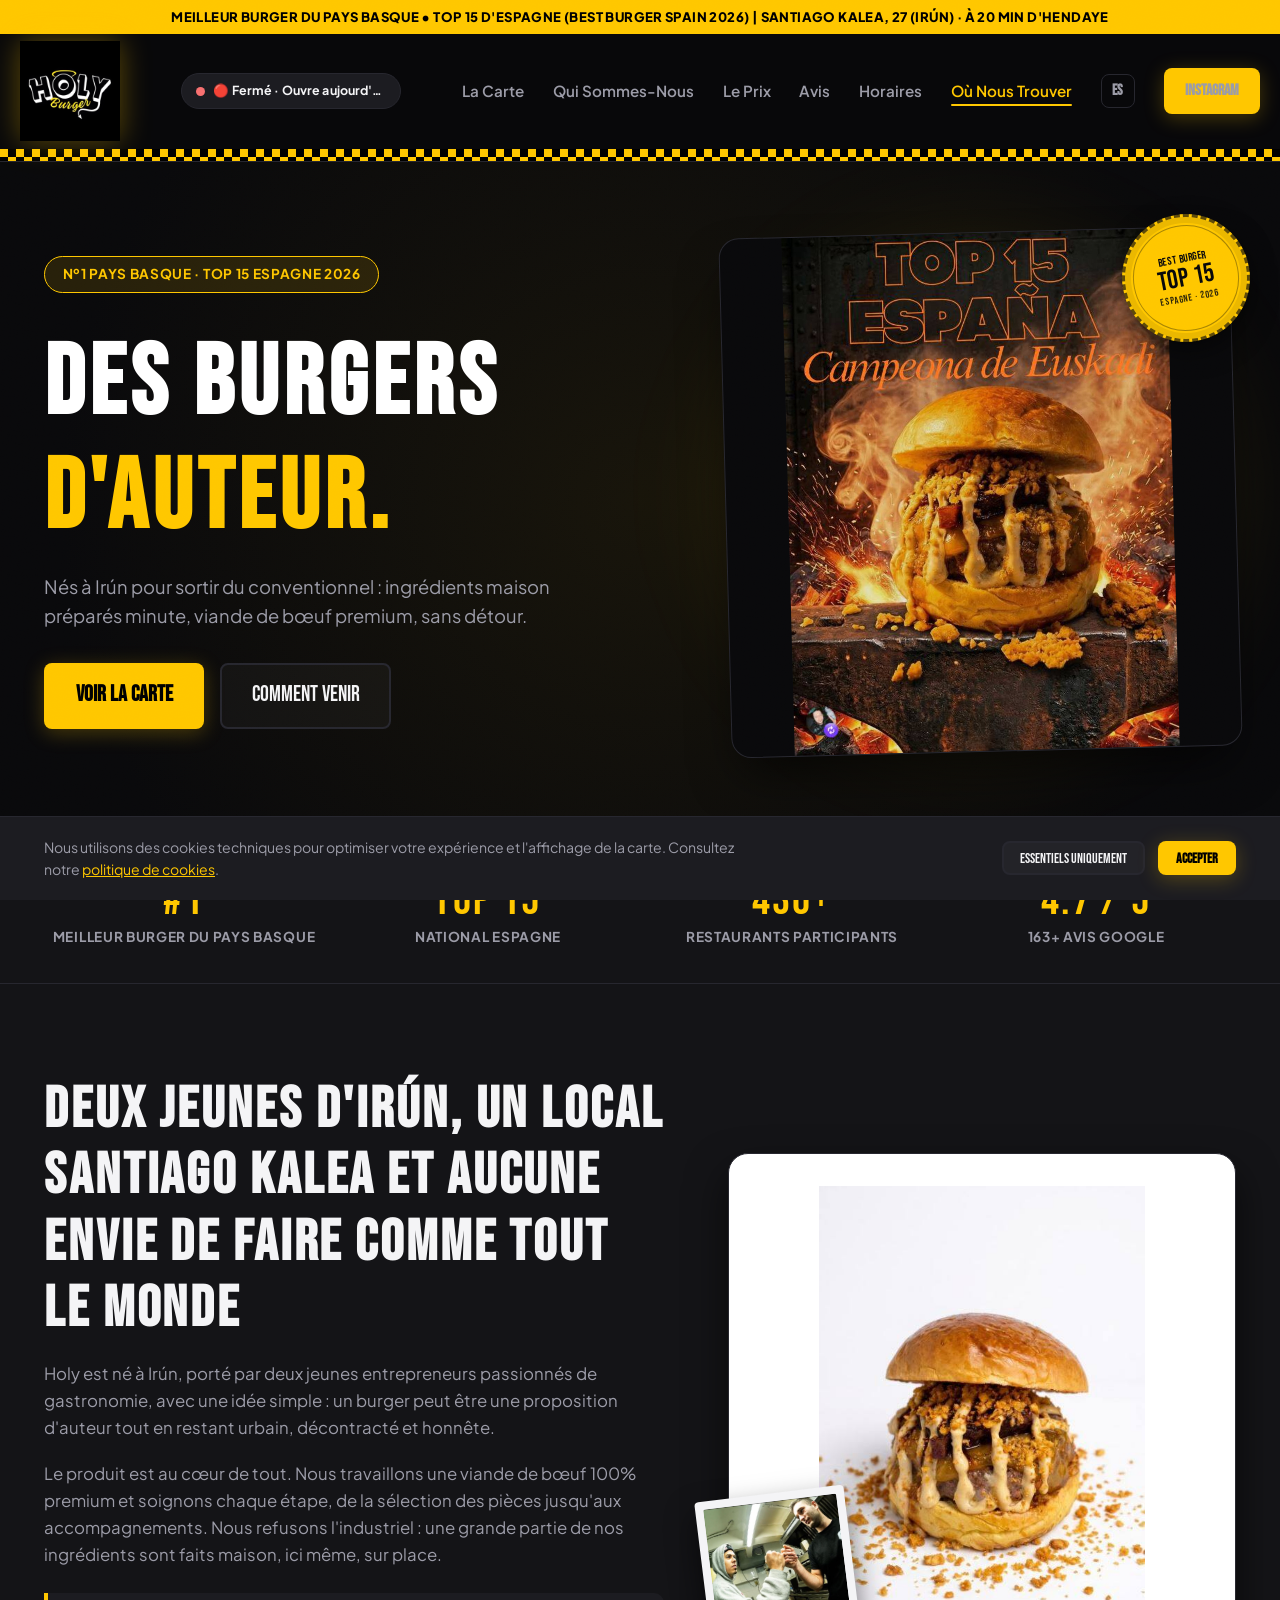
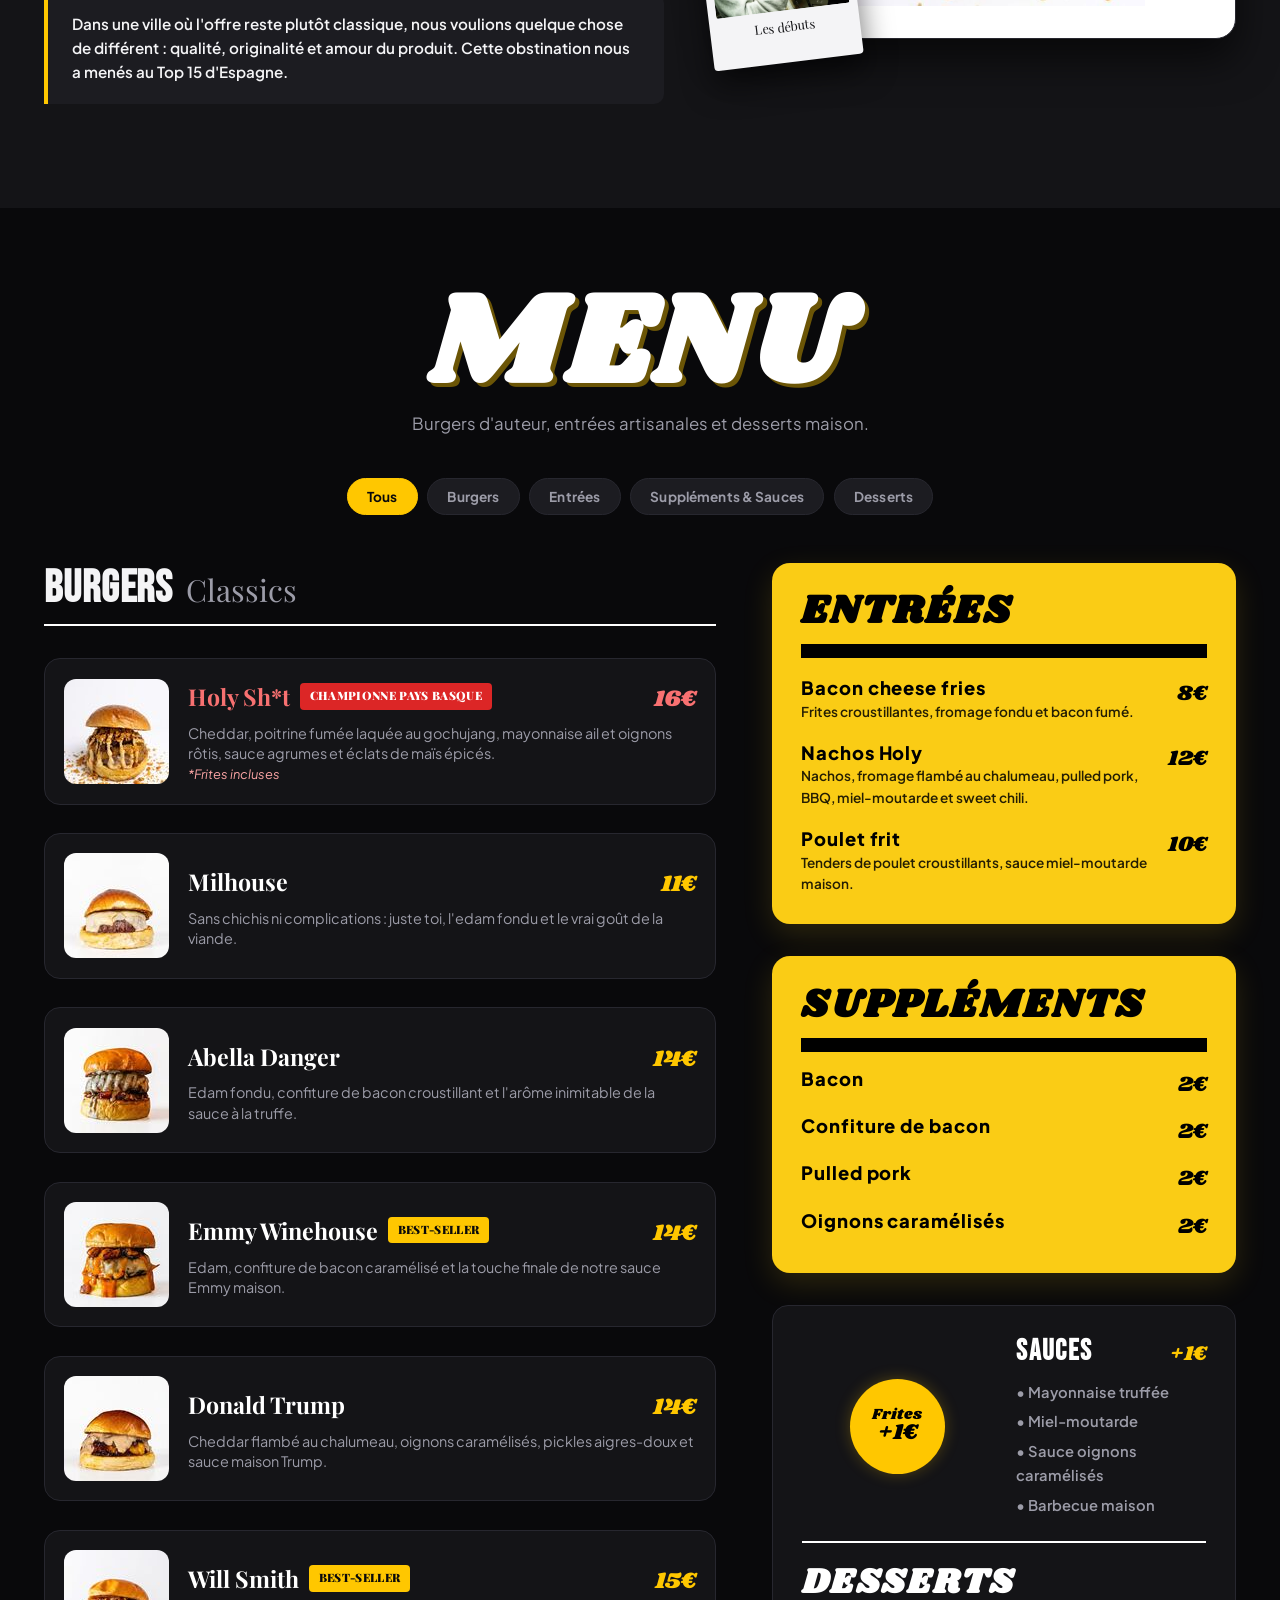
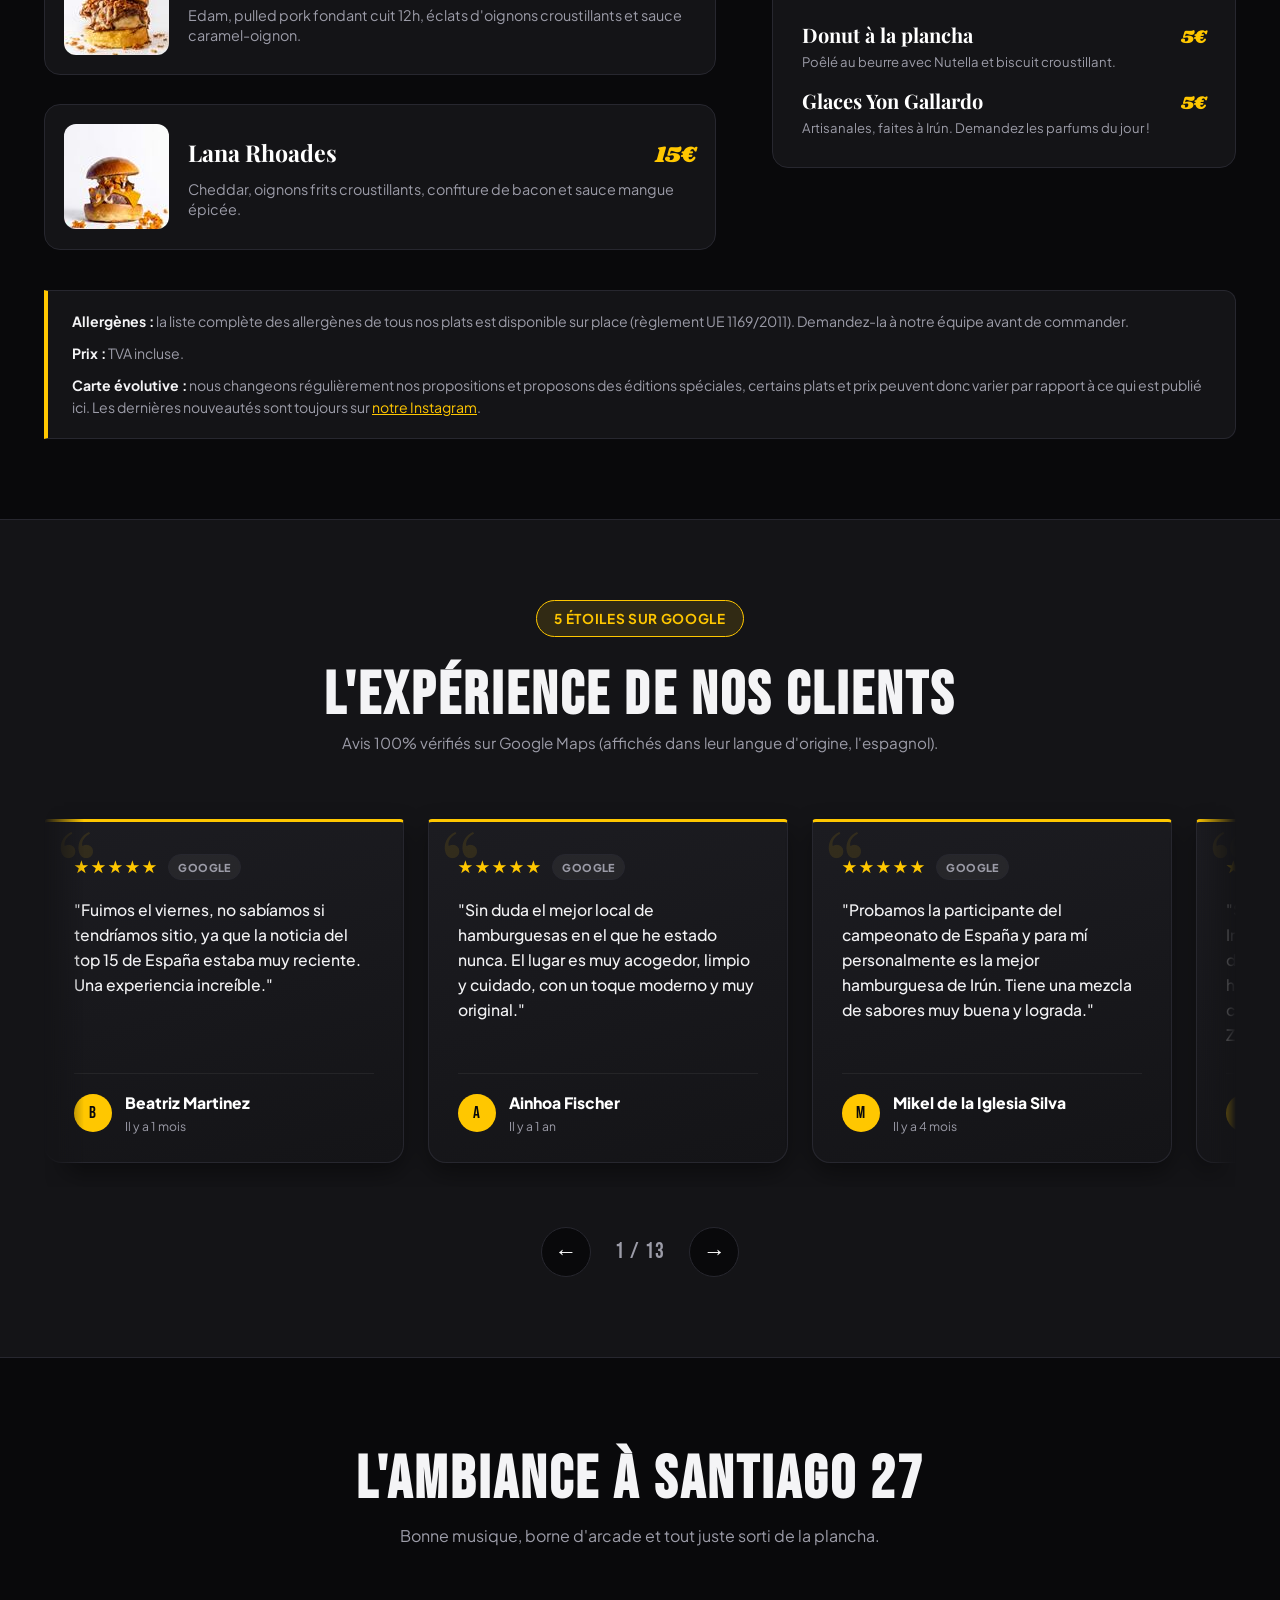
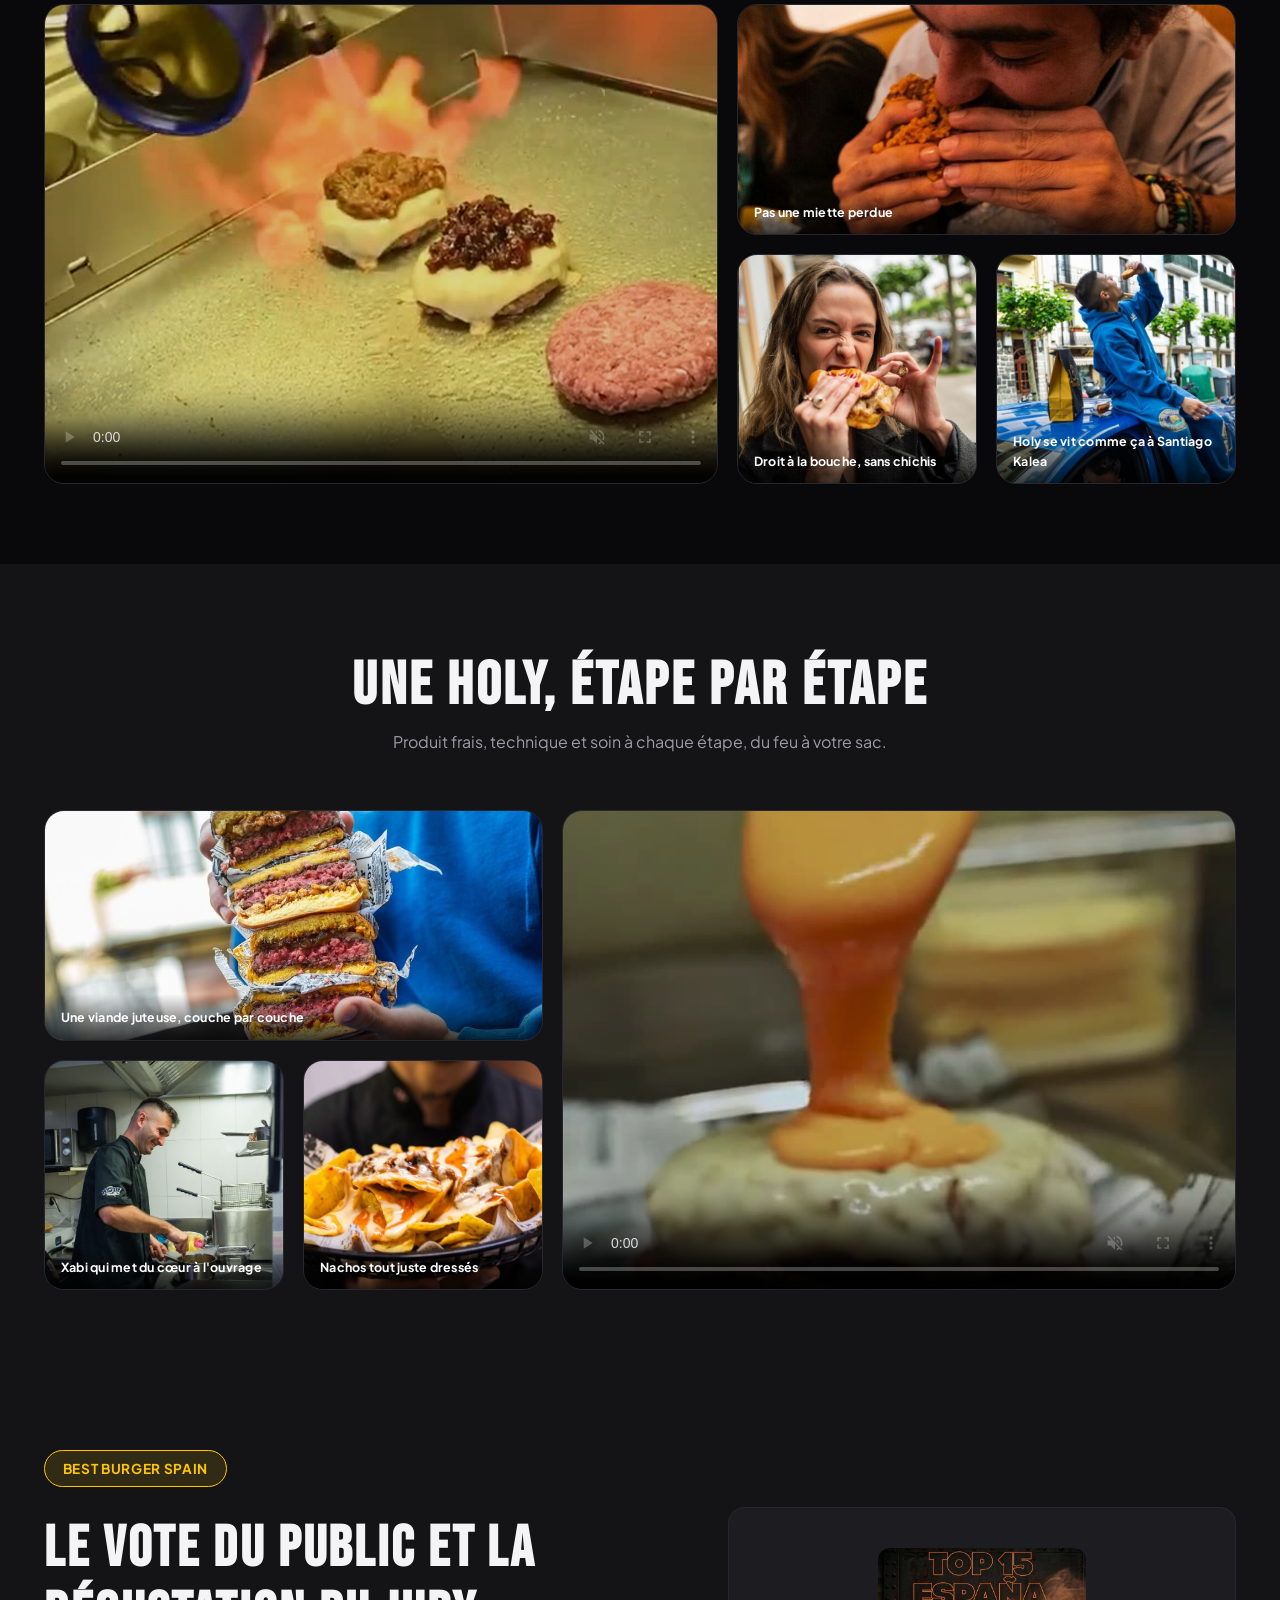
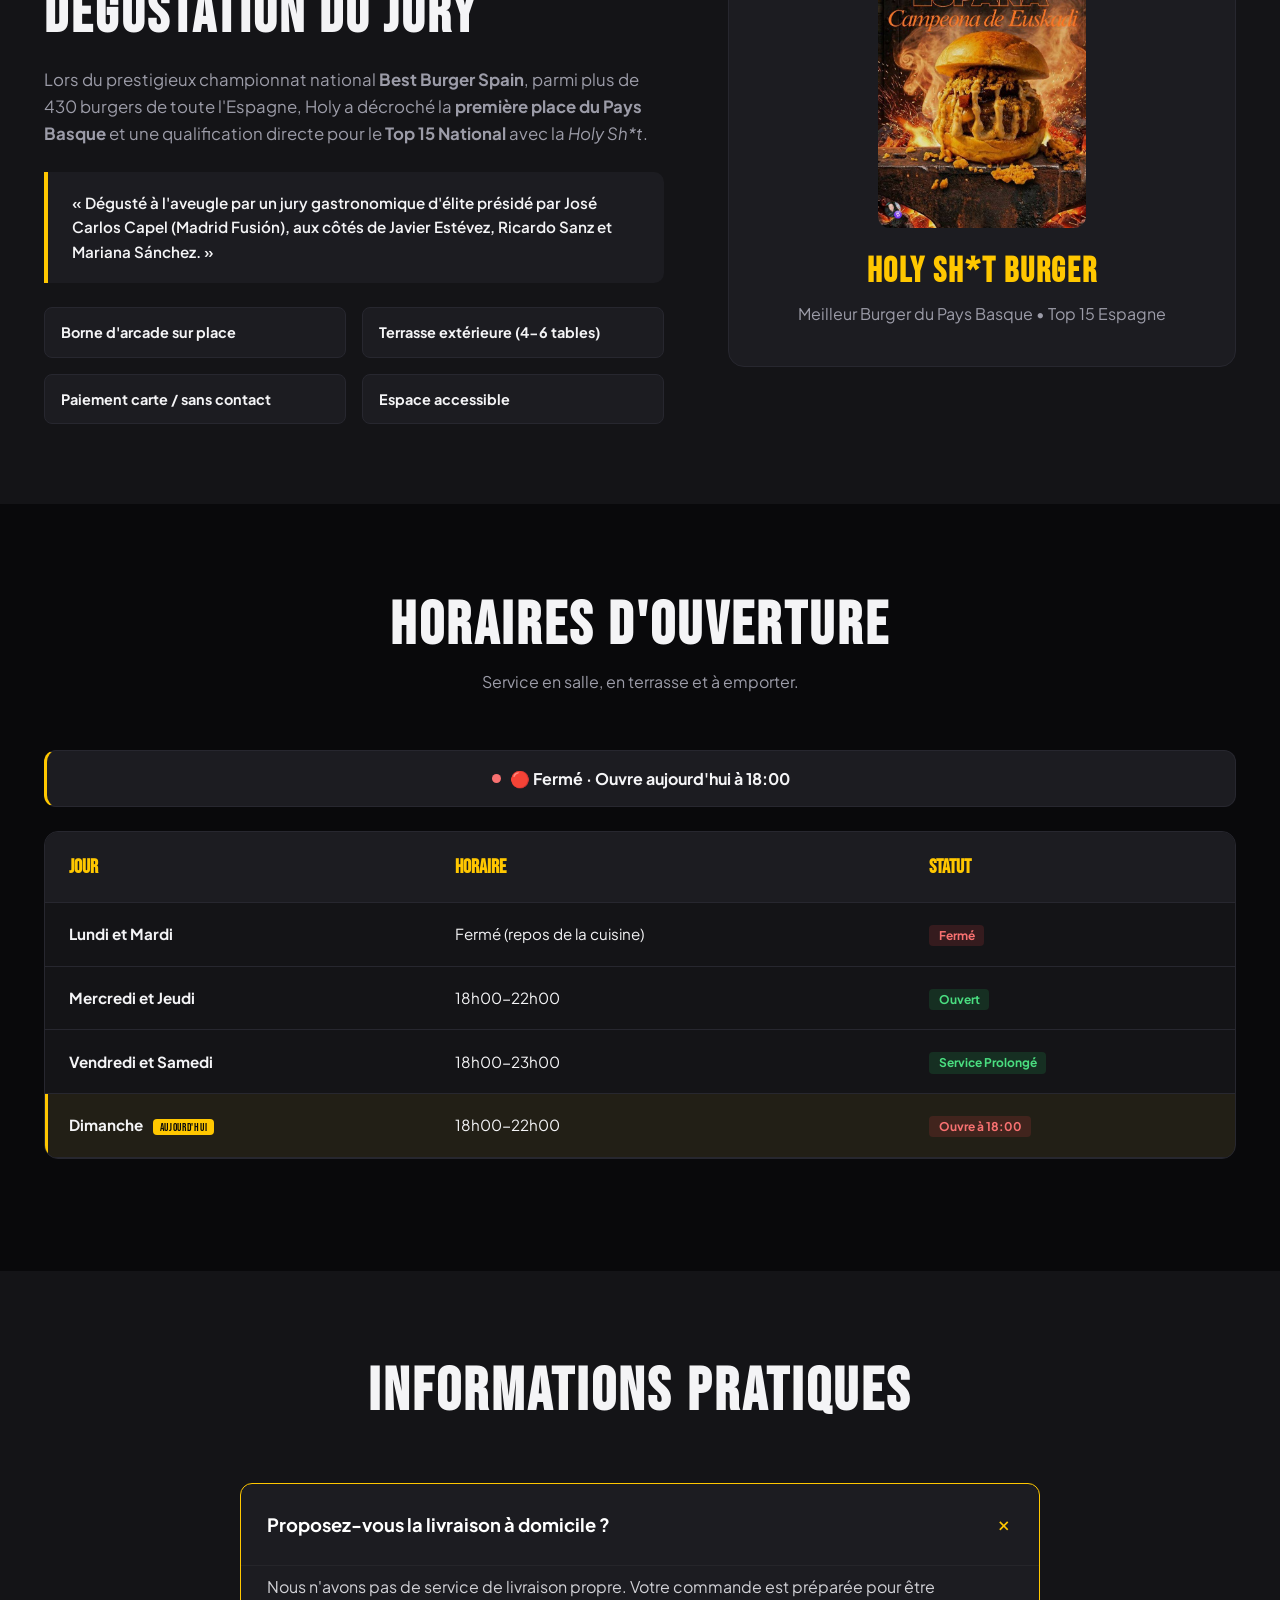
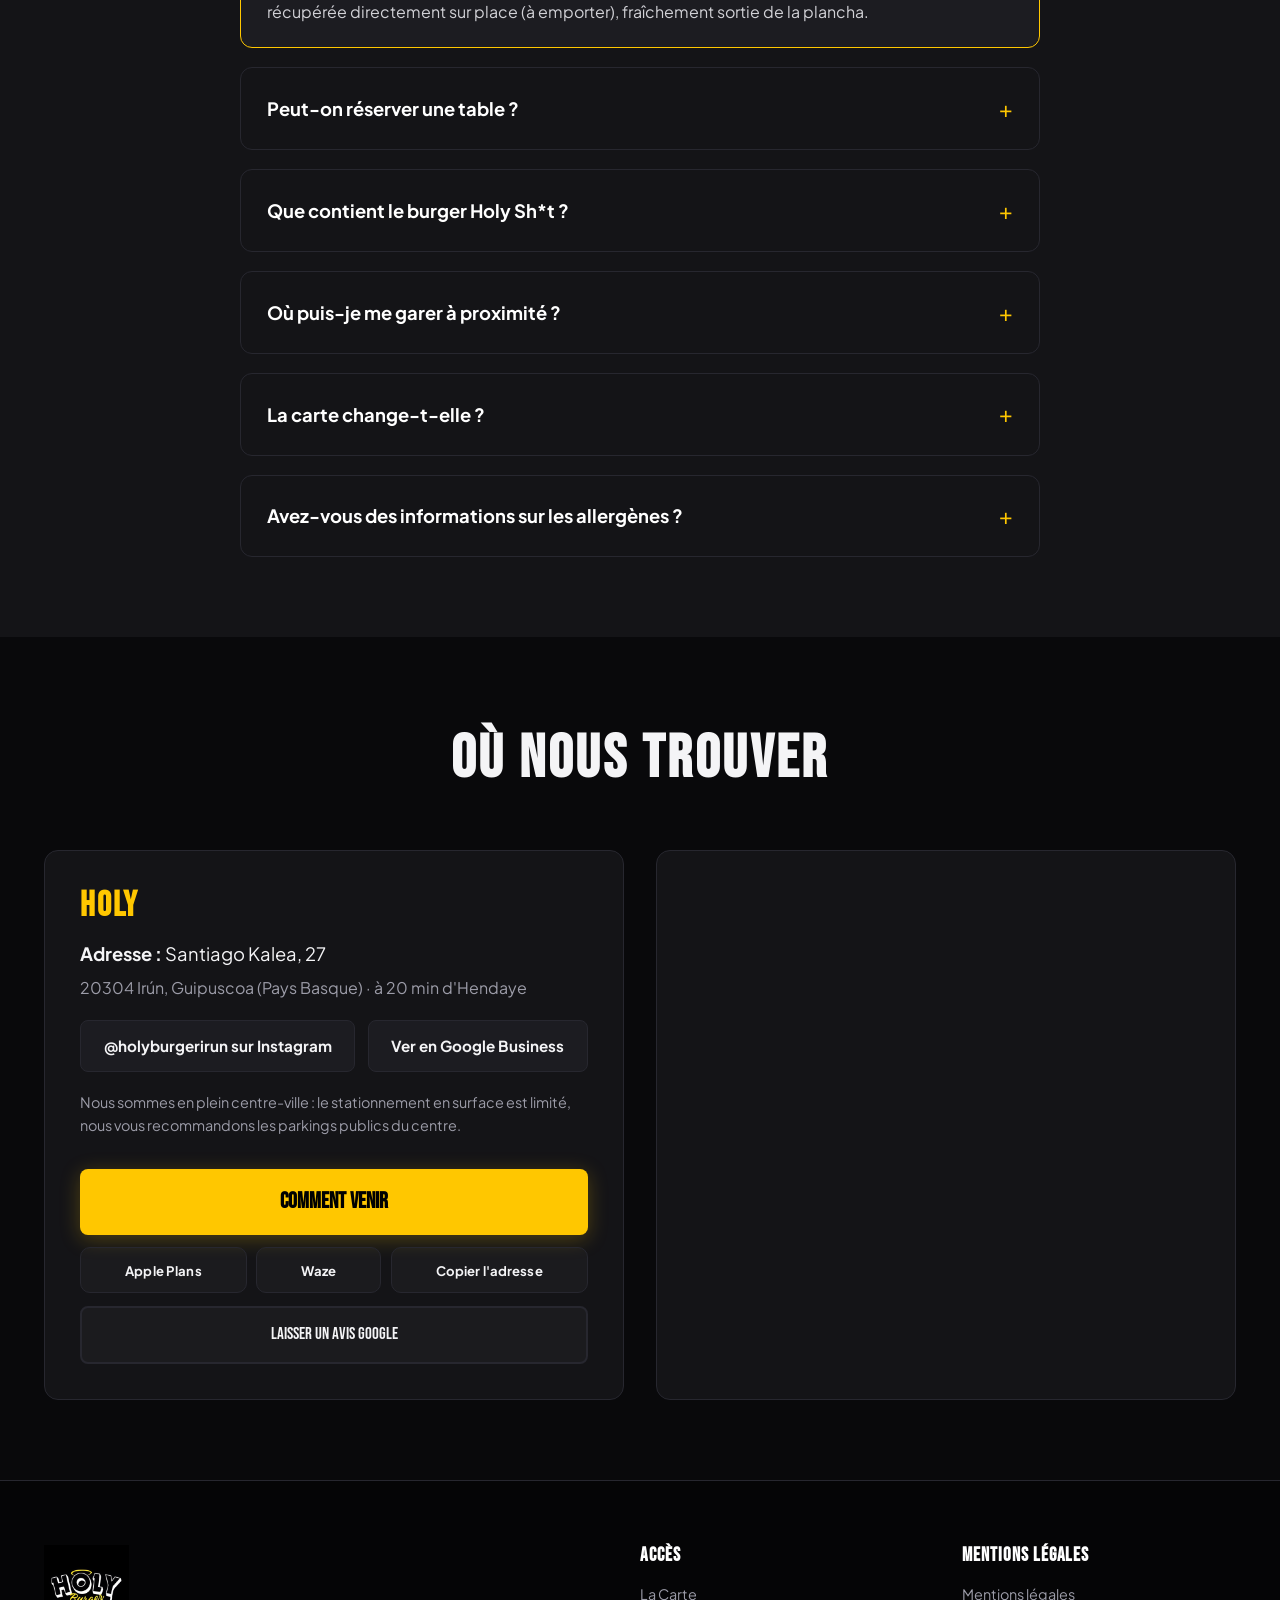
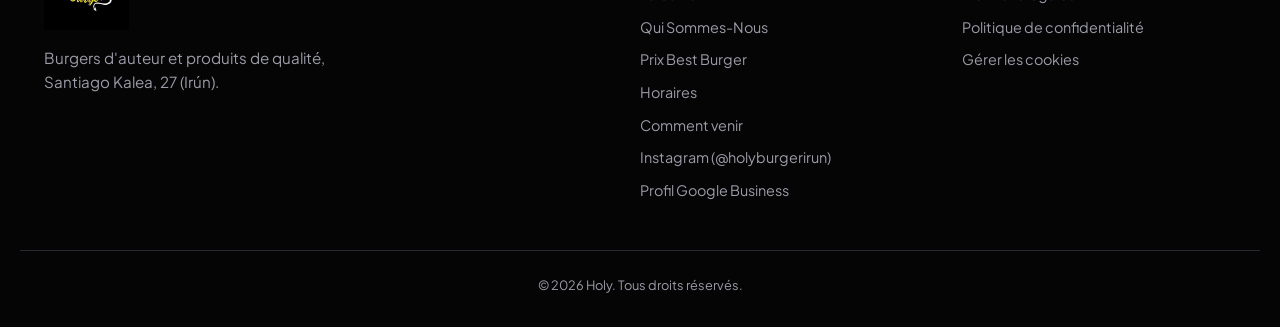
==== commit d87ed59c: "Mejoras interactivas: badge horario en vivo, filtros de carta, Apple Maps/Waze/copiar dirección" ====
--- a/fr/index.html
+++ b/fr/index.html
@@ -310,6 +310,10 @@
       <a href="#" class="brand-logo-wrap" aria-label="Holy, accueil">
         <img src="../img/LOGO.jpg" alt="Holy" class="brand-logo-img" width="230" height="100">
       </a>
+      <div class="live-badge" id="liveBadge" aria-live="polite">
+        <span class="live-dot" id="liveDot" aria-hidden="true"></span>
+        <span id="liveBadgeText">Vérification des horaires…</span>
+      </div>
       <button class="nav-toggle" id="navToggle" aria-label="Ouvrir le menu" aria-expanded="false" aria-controls="navMenu">☰</button>
       <ul class="nav-menu" id="navMenu">
         <li><a href="#menu">La Carte</a></li>
@@ -434,10 +438,18 @@
         <p style="color: var(--text-muted); font-size: 1.05rem; margin-top: 0.5rem;">Burgers d'auteur, entrées artisanales et desserts maison.</p>
       </div>
 
-      <div class="menu-layout">
-        
+      <div class="menu-filter-tabs reveal" role="tablist" aria-label="Filtrer la carte">
+        <button type="button" class="filter-tab active" data-filter="all" role="tab" aria-selected="true">Tous</button>
+        <button type="button" class="filter-tab" data-filter="burgers" role="tab" aria-selected="false">Burgers</button>
+        <button type="button" class="filter-tab" data-filter="entrantes" role="tab" aria-selected="false">Entrées</button>
+        <button type="button" class="filter-tab" data-filter="complementos" role="tab" aria-selected="false">Suppléments &amp; Sauces</button>
+        <button type="button" class="filter-tab" data-filter="postres" role="tab" aria-selected="false">Desserts</button>
+      </div>
+
+      <div class="menu-layout" id="menuLayout">
+
         <!-- BURGERS -->
-        <div>
+        <div class="menu-group" data-menu-group="burgers">
           <div class="category-title-row">
             <h3>Burgers</h3>
             <span>Classics</span>
@@ -565,7 +577,7 @@
         <!-- ENTRANTES, COMPLEMENTOS, SALSAS Y POSTRES -->
         <div class="sidebar-menu-wrap">
           
-          <div class="retro-yellow-box">
+          <div class="retro-yellow-box menu-group" data-menu-group="entrantes">
             <h3 class="retro-box-title">Entrées</h3>
             <div class="damero-inner"></div>
 
@@ -594,7 +606,7 @@
             </ul>
           </div>
 
-          <div class="retro-yellow-box">
+          <div class="retro-yellow-box menu-group" data-menu-group="complementos">
             <h3 class="retro-box-title">Suppléments</h3>
             <div class="damero-inner"></div>
 
@@ -619,7 +631,7 @@
           </div>
 
           <div class="extras-panel">
-            <div class="extras-grid">
+            <div class="extras-grid menu-group" data-menu-group="complementos">
               <div>
                 <div class="sun-badge-patatas">
                   <span>Frites</span>
@@ -640,7 +652,7 @@
               </div>
             </div>
 
-            <div class="dessert-box">
+            <div class="dessert-box menu-group" data-menu-group="postres">
               <h4 class="dessert-title">Desserts</h4>
               
               <div class="dessert-item">
@@ -977,6 +989,11 @@
       <div class="section-head reveal">
         <h2>HORAIRES D'OUVERTURE</h2>
         <p style="color: var(--text-muted); margin-top: 0.5rem;">Service en salle, en terrasse et à emporter.</p>
+      </div>
+
+      <div class="live-status-banner reveal" id="liveStatusBanner" aria-live="polite">
+        <span class="live-dot" id="liveDotBanner" aria-hidden="true"></span>
+        <span id="liveBannerText">Vérification des horaires…</span>
       </div>
 
       <div class="table-container reveal">
@@ -1115,6 +1132,15 @@
             <a href="https://maps.google.com/?q=43.3412759,-1.7868546" target="_blank" rel="noopener" class="btn btn-primary" data-track="click_como_llegar_ubicacion">
               COMMENT VENIR
             </a>
+
+            <div class="nav-app-row">
+              <a href="https://maps.apple.com/?ll=43.3412759,-1.7868546&q=Holy" target="_blank" rel="noopener" class="nav-app-btn" data-track="click_apple_maps" aria-label="Itinéraire avec Apple Plans">Apple Plans</a>
+              <a href="https://waze.com/ul?ll=43.3412759,-1.7868546&navigate=yes" target="_blank" rel="noopener" class="nav-app-btn" data-track="click_waze" aria-label="Itinéraire avec Waze">Waze</a>
+              <button type="button" class="nav-app-btn" id="copyAddressBtn" data-address="Santiago Kalea, 27, 20304 Irun" data-track="click_copiar_direccion" aria-label="Copier l'adresse">
+                <span id="copyAddressText">Copier l'adresse</span>
+              </button>
+            </div>
+
             <a href="https://search.google.com/local/writereview?placeid=ChIJ6xGPJQAJUQ0RCYyl2YRZp2U" target="_blank" rel="noopener" class="btn btn-outline" style="font-size: 1.05rem;" data-track="click_dejar_resena">
               LAISSER UN AVIS GOOGLE
             </a>
@@ -1217,7 +1243,17 @@
         closedToday: 'Fermé aujourd\'hui',
         openNow: 'Ouvert maintenant',
         closedNow: 'Fermé actuellement',
-        opensAt: (time) => `Ouvre à ${time}`
+        opensAt: (time) => `Ouvre à ${time}`,
+        dayNames: ['dimanche', 'lundi', 'mardi', 'mercredi', 'jeudi', 'vendredi', 'samedi'],
+        dayPrefix: 'le',
+        todayWord: 'aujourd\'hui',
+        liveOpen: (close) => `Ouvert maintenant · Ferme à ${close}`,
+        liveClosed: (whenLabel, time) => `Fermé · Ouvre ${whenLabel} à ${time}`
+      },
+      copyAddress: {
+        idle: 'COPIER L\'ADRESSE',
+        copied: 'Copié dans le presse-papiers !',
+        error: 'Impossible de copier'
       },
       legal: {
         aviso: {
--- a/styles.css
+++ b/styles.css
@@ -282,6 +282,127 @@
       -webkit-backdrop-filter: blur(12px);
       border-bottom: 1px solid var(--border-subtle);
     }
+
+    /* Compensa la altura del navbar sticky al saltar a una sección por enlace/ancla */
+    section[id] {
+      scroll-margin-top: 150px;
+    }
+
+    /* BADGE DE HORARIO EN VIVO (navbar + destacado sobre tabla de horarios) */
+    .live-dot {
+      width: 9px;
+      height: 9px;
+      border-radius: 50%;
+      flex-shrink: 0;
+      background: #4ade80;
+      box-shadow: 0 0 0 0 rgba(74, 222, 128, 0.6);
+      animation: live-pulse-green 1.8s ease-out infinite;
+    }
+    .live-dot.is-closed {
+      background: #f87171;
+      box-shadow: 0 0 0 0 rgba(248, 113, 113, 0.55);
+      animation: live-pulse-red 2.2s ease-out infinite;
+    }
+    @keyframes live-pulse-green {
+      0% { box-shadow: 0 0 0 0 rgba(74, 222, 128, 0.55); }
+      70% { box-shadow: 0 0 0 7px rgba(74, 222, 128, 0); }
+      100% { box-shadow: 0 0 0 0 rgba(74, 222, 128, 0); }
+    }
+    @keyframes live-pulse-red {
+      0% { box-shadow: 0 0 0 0 rgba(248, 113, 113, 0.5); }
+      70% { box-shadow: 0 0 0 6px rgba(248, 113, 113, 0); }
+      100% { box-shadow: 0 0 0 0 rgba(248, 113, 113, 0); }
+    }
+    @media (prefers-reduced-motion: reduce) {
+      .live-dot { animation: none; }
+    }
+
+    .live-badge {
+      display: flex;
+      align-items: center;
+      gap: 0.5rem;
+      padding: 0.45rem 0.9rem;
+      border-radius: 999px;
+      background: var(--bg-surface-elevated);
+      border: 1px solid var(--border-subtle);
+      font-size: 0.78rem;
+      font-weight: 700;
+      letter-spacing: 0.01em;
+      color: var(--text-main);
+      max-width: 220px;
+    }
+    .live-badge span:last-child {
+      overflow: hidden;
+      text-overflow: ellipsis;
+      white-space: nowrap;
+    }
+    @media (max-width: 950px) {
+      .live-badge {
+        max-width: 42vw;
+        padding: 0.4rem 0.7rem;
+        font-size: 0.7rem;
+      }
+    }
+    @media (max-width: 420px) {
+      .live-badge span:last-child { display: none; }
+      .live-badge { max-width: none; padding: 0.5rem; }
+    }
+
+    /* BOTONES APPLE MAPS / WAZE / COPIAR DIRECCIÓN */
+    .nav-app-row {
+      display: flex;
+      flex-wrap: wrap;
+      gap: 0.6rem;
+    }
+    .nav-app-btn {
+      flex: 1 1 auto;
+      display: inline-flex;
+      align-items: center;
+      justify-content: center;
+      gap: 0.4rem;
+      font-family: var(--font-body);
+      font-size: 0.82rem;
+      font-weight: 700;
+      letter-spacing: 0.01em;
+      padding: 0.7rem 1rem;
+      border-radius: 10px;
+      border: 1px solid var(--border-subtle);
+      background: rgba(255, 255, 255, 0.03);
+      color: var(--text-main);
+      cursor: pointer;
+      transition: var(--transition);
+      white-space: nowrap;
+      text-align: center;
+    }
+    .nav-app-btn:hover {
+      border-color: var(--brand-yellow);
+      color: var(--brand-yellow);
+      background: rgba(255, 199, 0, 0.05);
+    }
+    .nav-app-btn.copied {
+      border-color: #4ade80;
+      color: #4ade80;
+      background: rgba(74, 222, 128, 0.08);
+    }
+
+    .live-status-banner {
+      display: flex;
+      align-items: center;
+      justify-content: center;
+      gap: 0.6rem;
+      margin-bottom: 1.5rem;
+      padding: 0.9rem 1.4rem;
+      border-radius: 12px;
+      background: var(--bg-surface-elevated);
+      border: 1px solid var(--border-subtle);
+      border-left: 3px solid var(--brand-yellow);
+      font-size: 1rem;
+      font-weight: 700;
+      text-align: center;
+    }
+    @media (max-width: 600px) {
+      .live-status-banner { font-size: 0.88rem; padding: 0.8rem 1rem; }
+    }
     .navbar-inner {
       display: flex;
       align-items: center;
@@ -564,6 +685,70 @@
       display: grid;
       grid-template-columns: 1.45fr 1fr;
       gap: 3.5rem;
+    }
+    .menu-layout.menu-layout-single {
+      grid-template-columns: 1fr;
+    }
+    .menu-layout.menu-layout-single .sidebar-menu-wrap {
+      max-width: 640px;
+      width: 100%;
+      margin: 0 auto;
+    }
+
+    /* FILTROS RÁPIDOS DE LA CARTA */
+    .menu-filter-tabs {
+      display: flex;
+      gap: 0.6rem;
+      justify-content: center;
+      flex-wrap: wrap;
+      margin: -1.5rem 0 3rem;
+    }
+    .filter-tab {
+      font-family: var(--font-body);
+      font-weight: 700;
+      font-size: 0.85rem;
+      letter-spacing: 0.01em;
+      padding: 0.55rem 1.2rem;
+      border-radius: 999px;
+      border: 1px solid var(--border-subtle);
+      background: var(--bg-surface-elevated);
+      color: var(--text-muted);
+      cursor: pointer;
+      transition: var(--transition);
+      white-space: nowrap;
+    }
+    .filter-tab:hover {
+      border-color: var(--brand-yellow);
+      color: var(--text-main);
+    }
+    .filter-tab.active {
+      background: var(--brand-yellow);
+      border-color: var(--brand-yellow);
+      color: #09090b;
+    }
+    @media (max-width: 600px) {
+      .menu-filter-tabs {
+        justify-content: flex-start;
+        flex-wrap: nowrap;
+        overflow-x: auto;
+        -webkit-overflow-scrolling: touch;
+        margin: -1rem -1.5rem 2.5rem;
+        padding: 0 1.5rem 0.4rem;
+      }
+    }
+
+    .menu-group,
+    .sidebar-menu-wrap,
+    [data-menu-group="burgers"] {
+      transition: opacity 0.25s ease, transform 0.25s ease;
+    }
+    .menu-fade-out {
+      opacity: 0;
+      transform: translateY(6px);
+      pointer-events: none;
+    }
+    .menu-group-hidden {
+      display: none;
     }
 
     .category-title-row {
@@ -1436,6 +1621,7 @@
     @media (max-width: 950px) {
       .navbar-inner { height: 95px; }
       .brand-logo-img { height: 80px; }
+      section[id] { scroll-margin-top: 118px; }
       .menu-layout, .hero-grid, .story-grid, .location-grid, .footer-grid {
         grid-template-columns: 1fr;
         gap: 2.5rem;
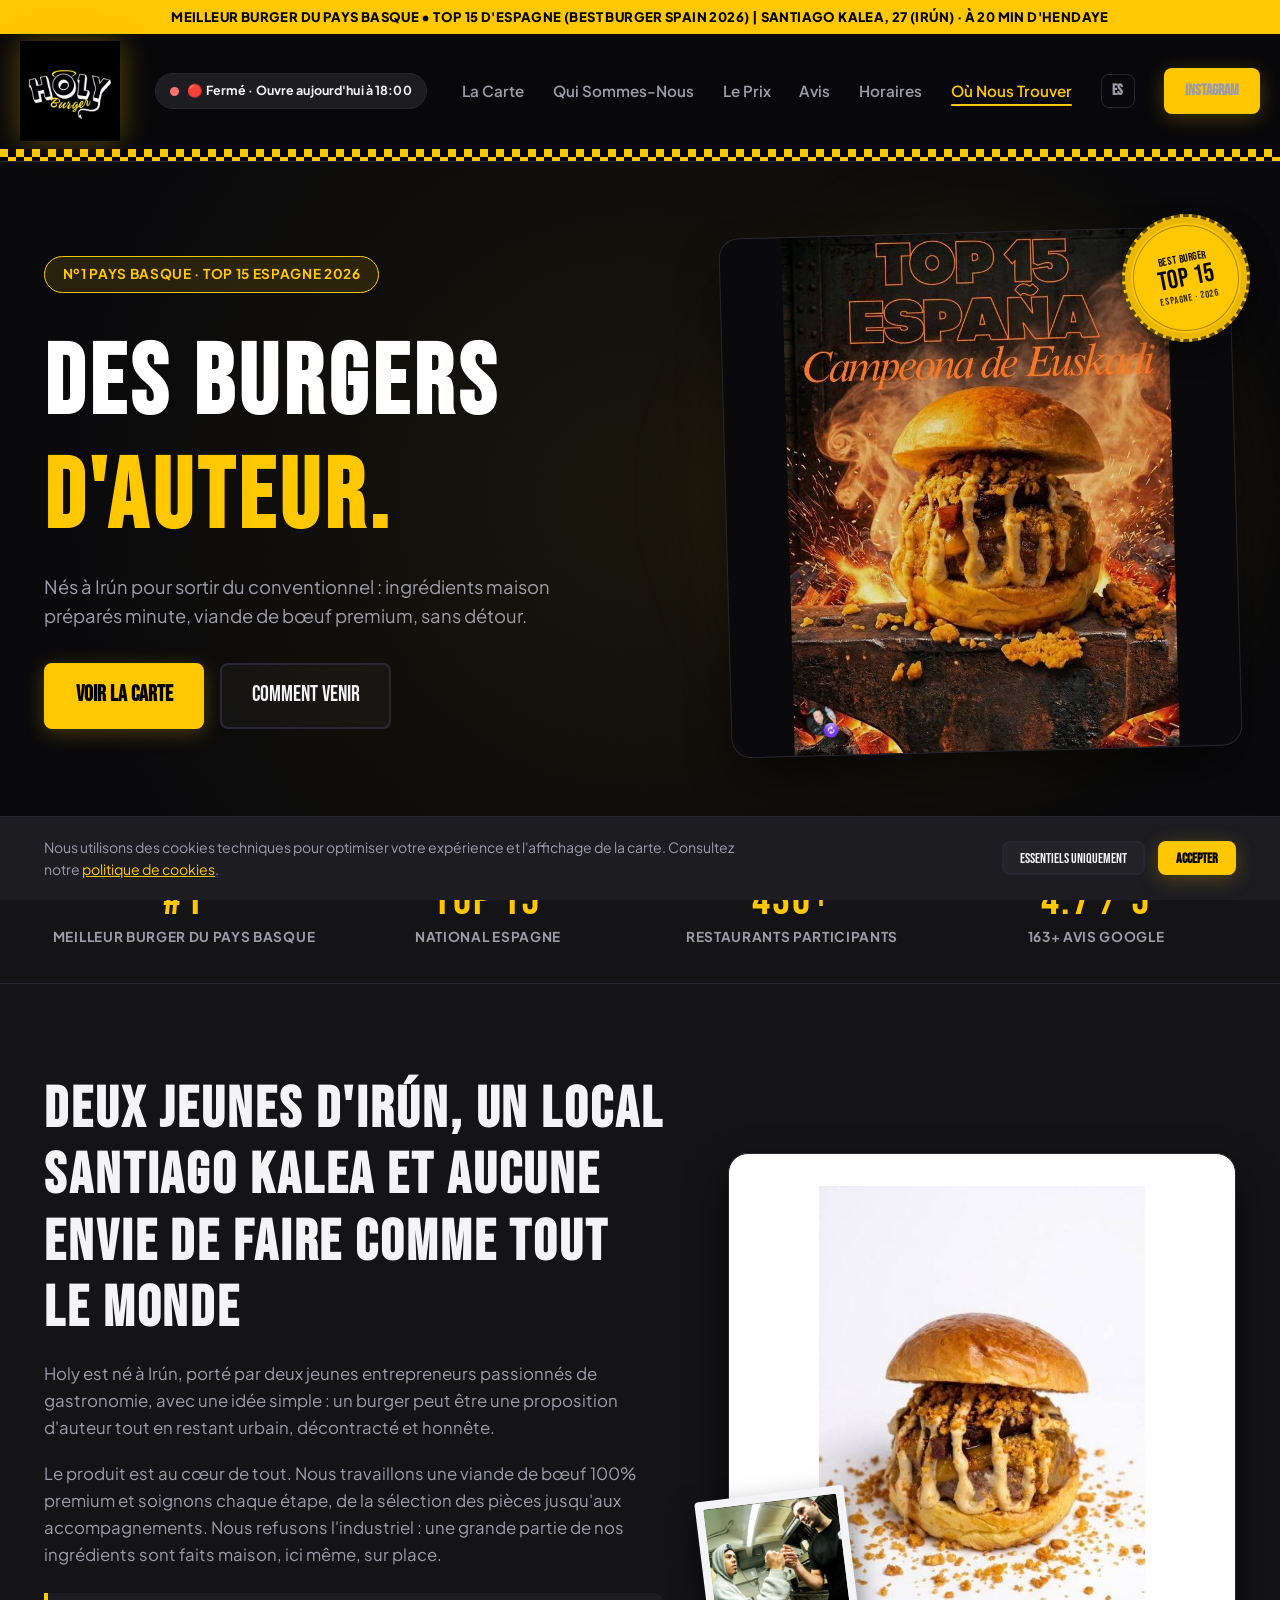
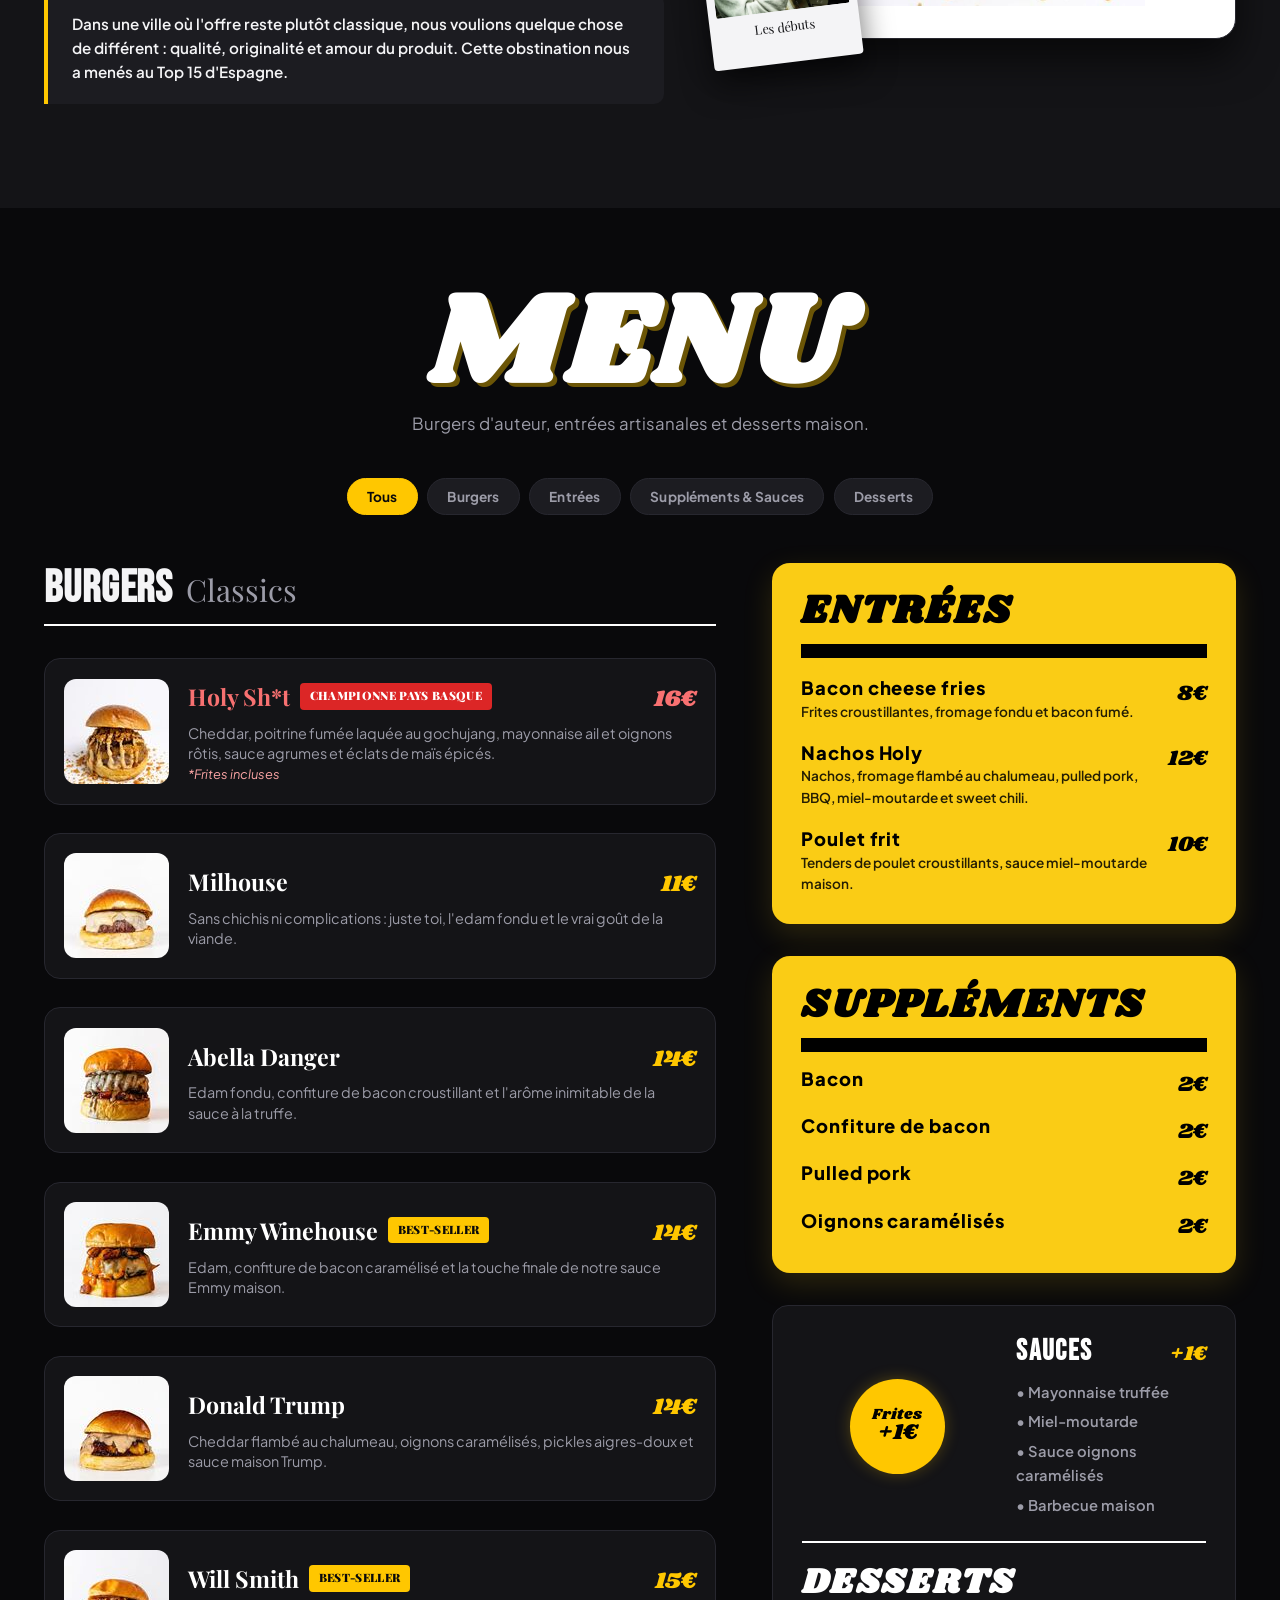
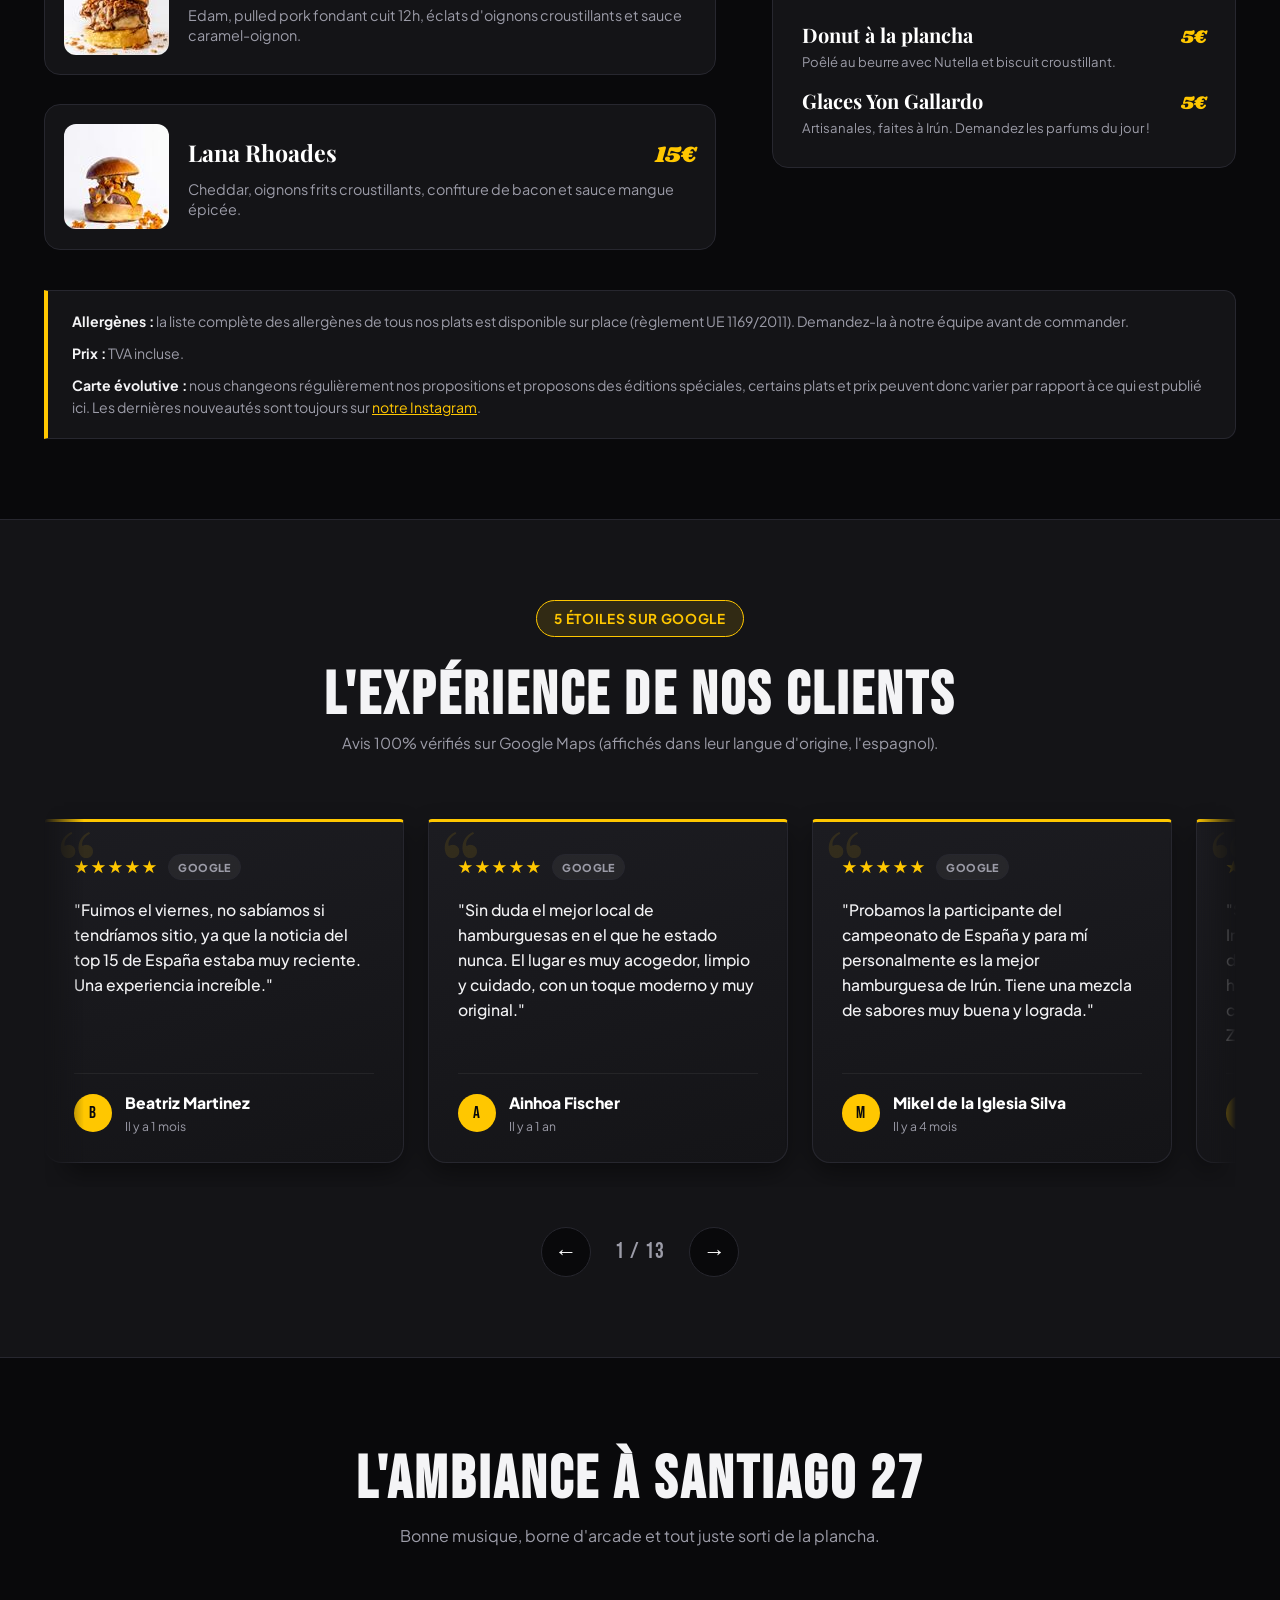
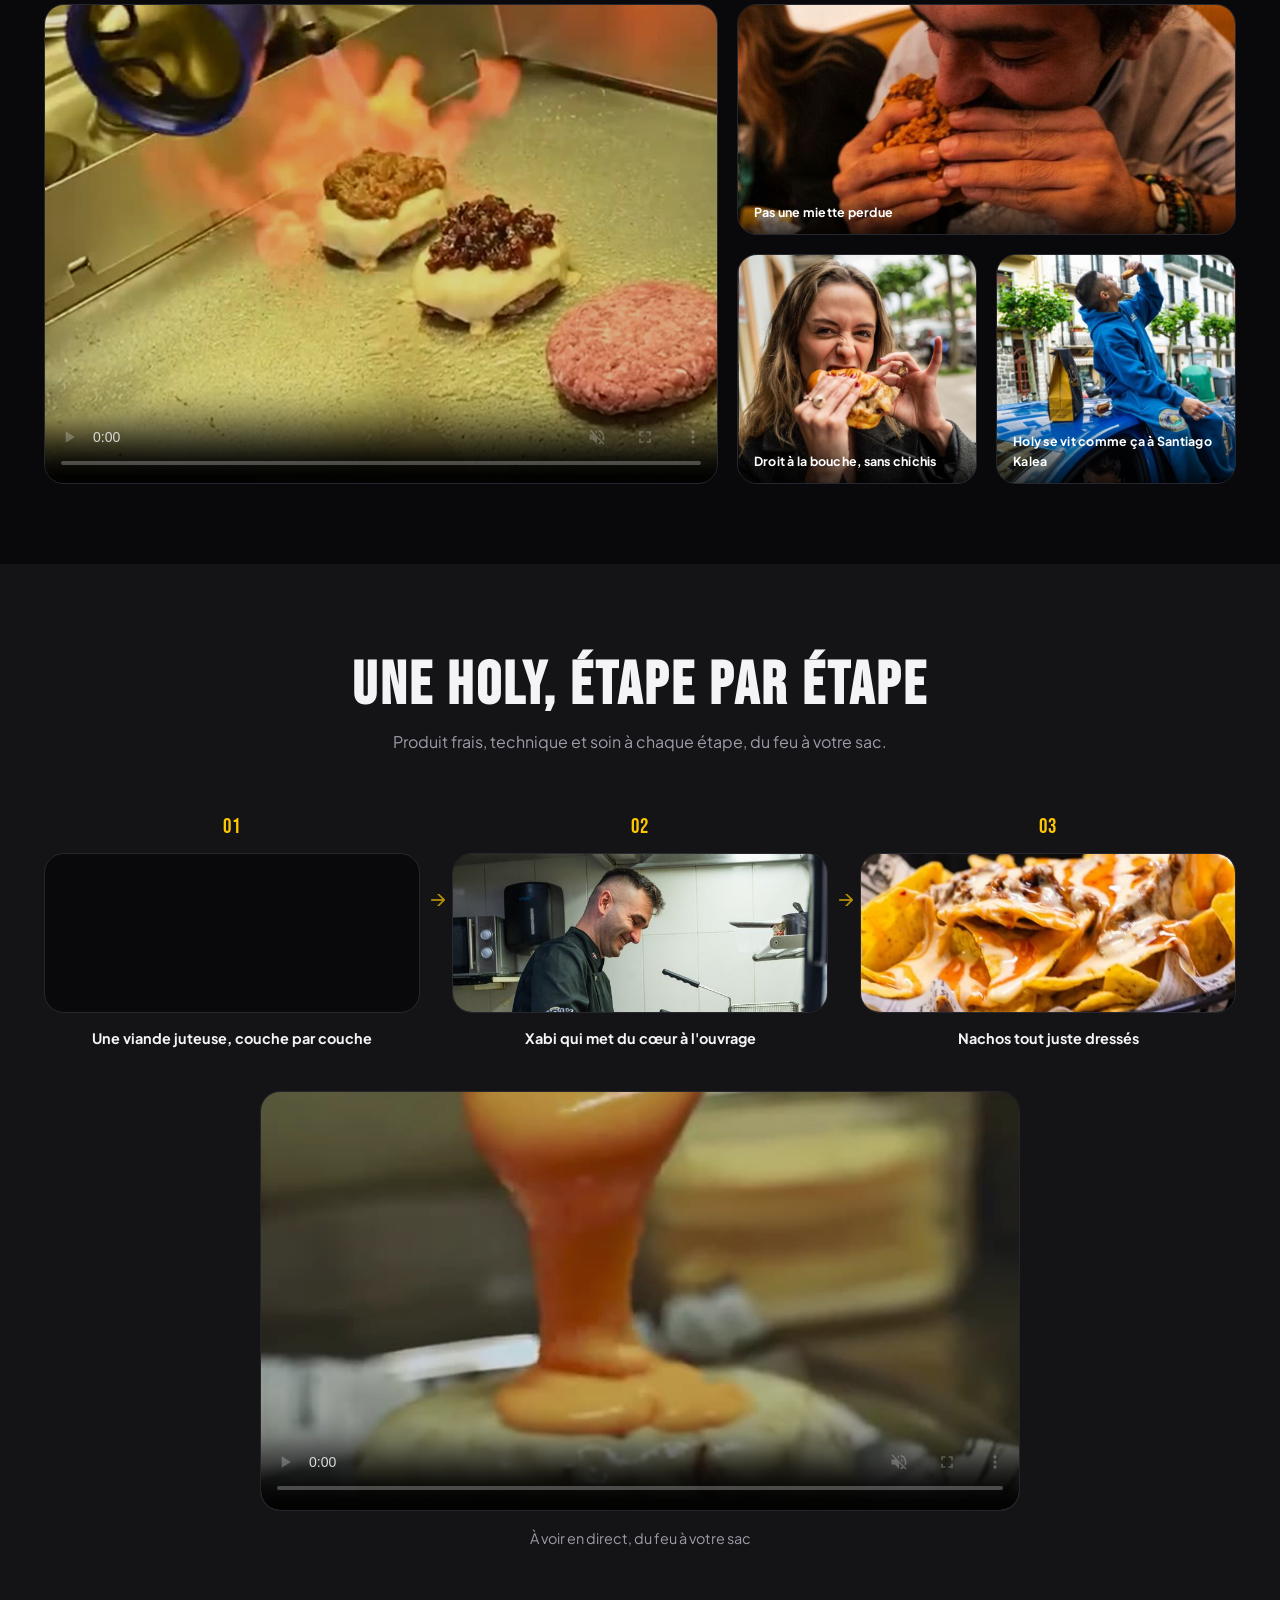
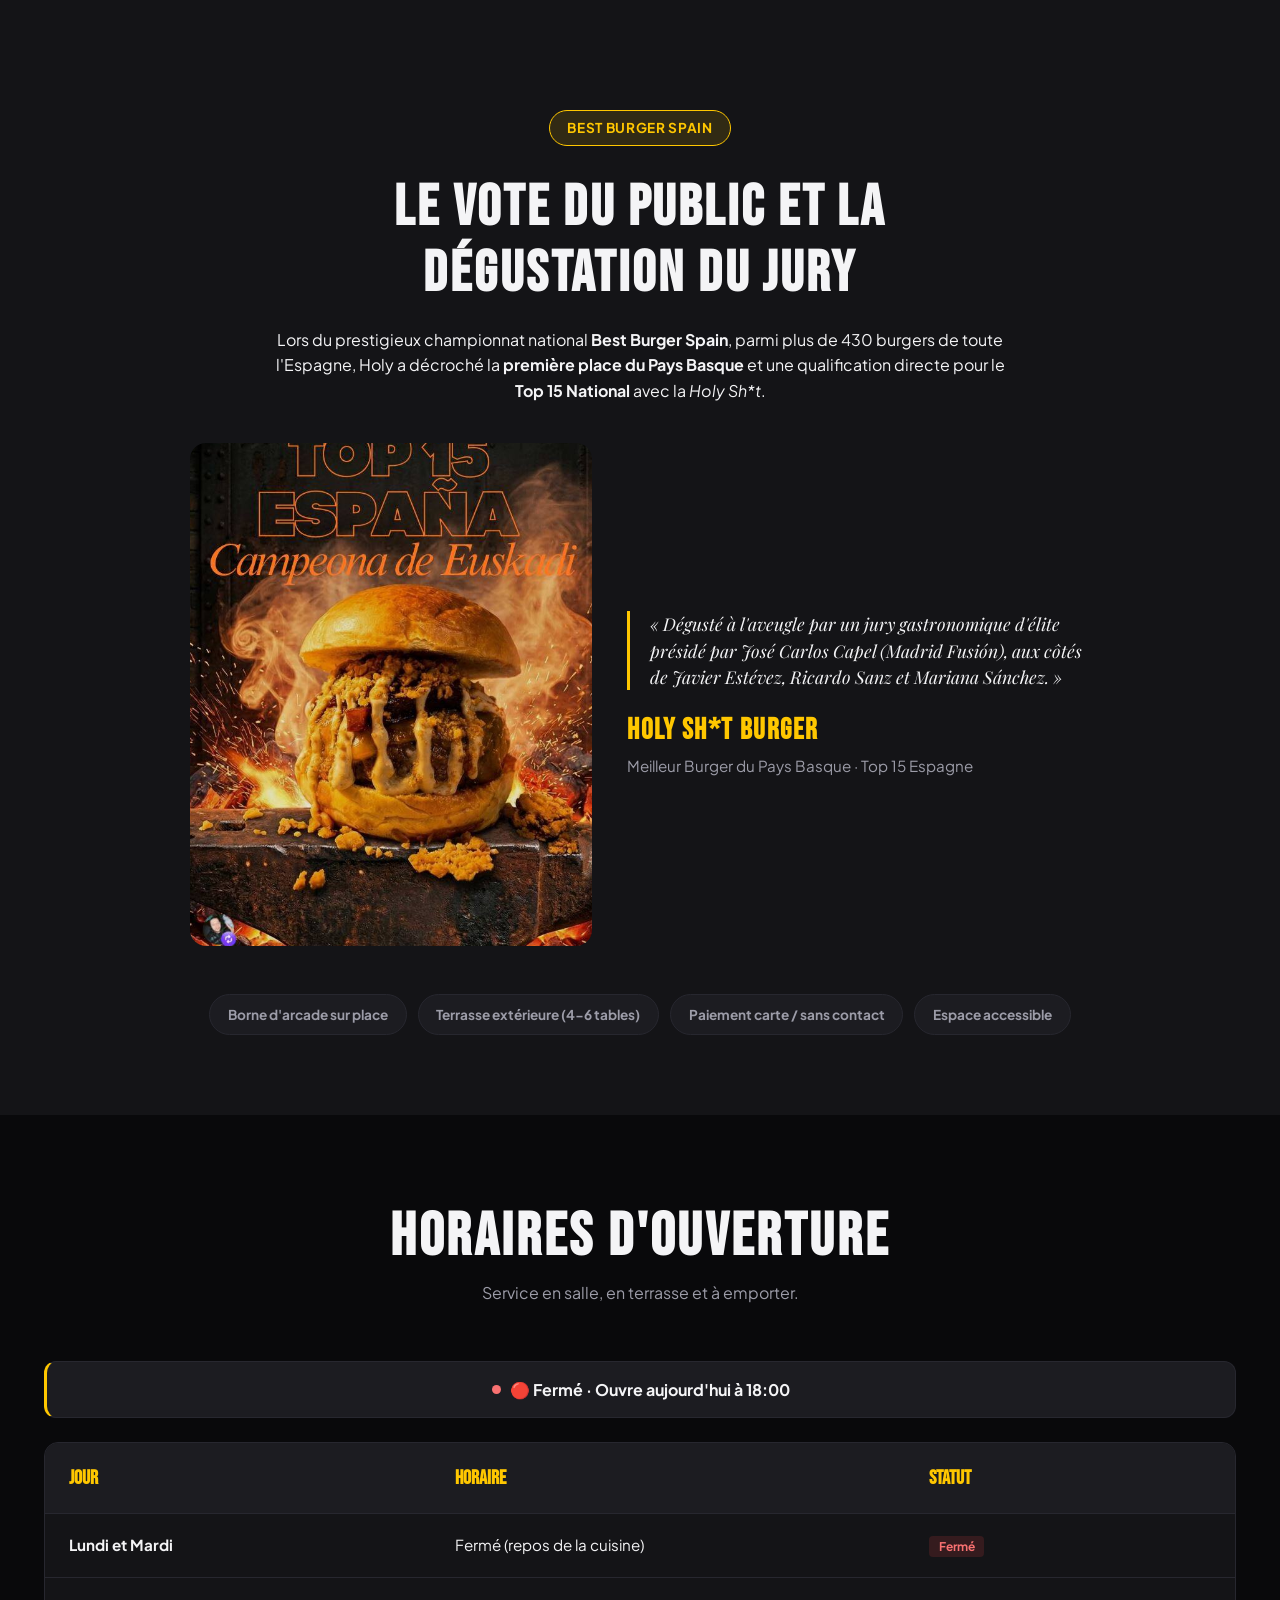
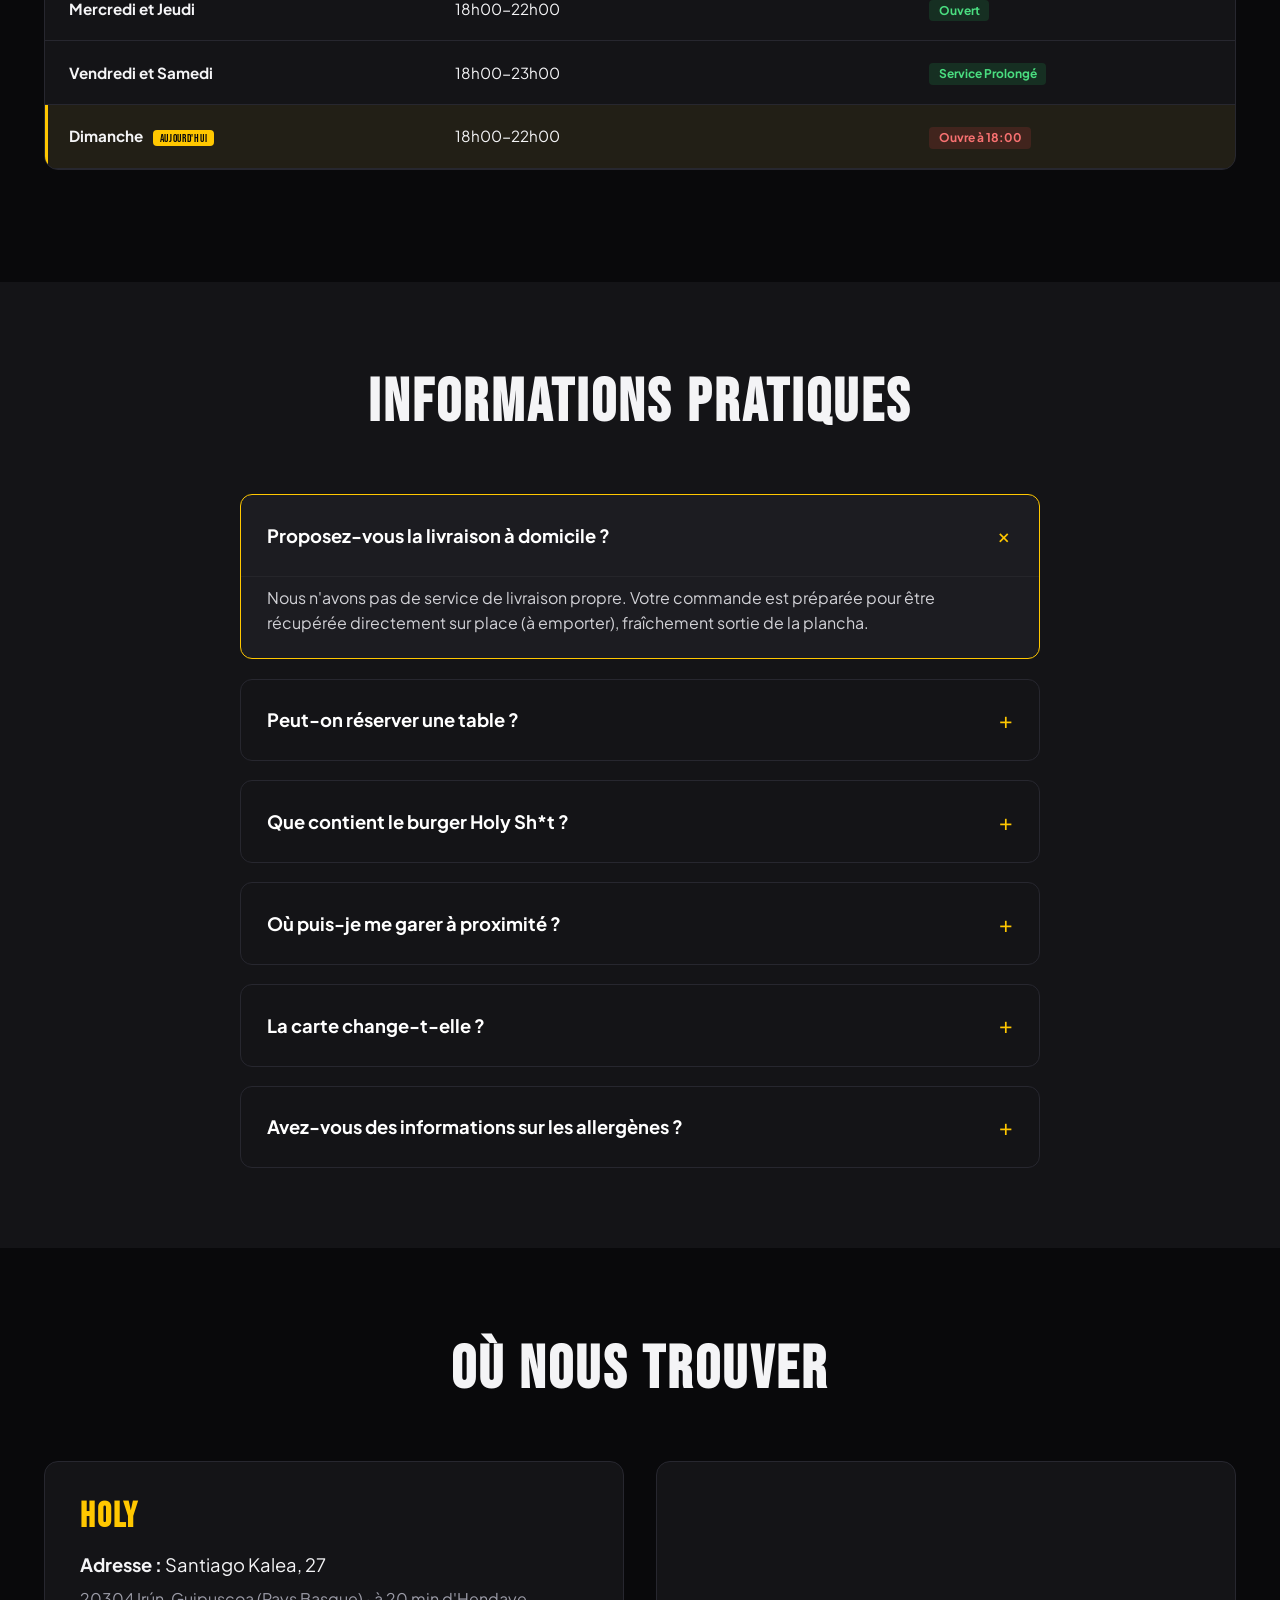
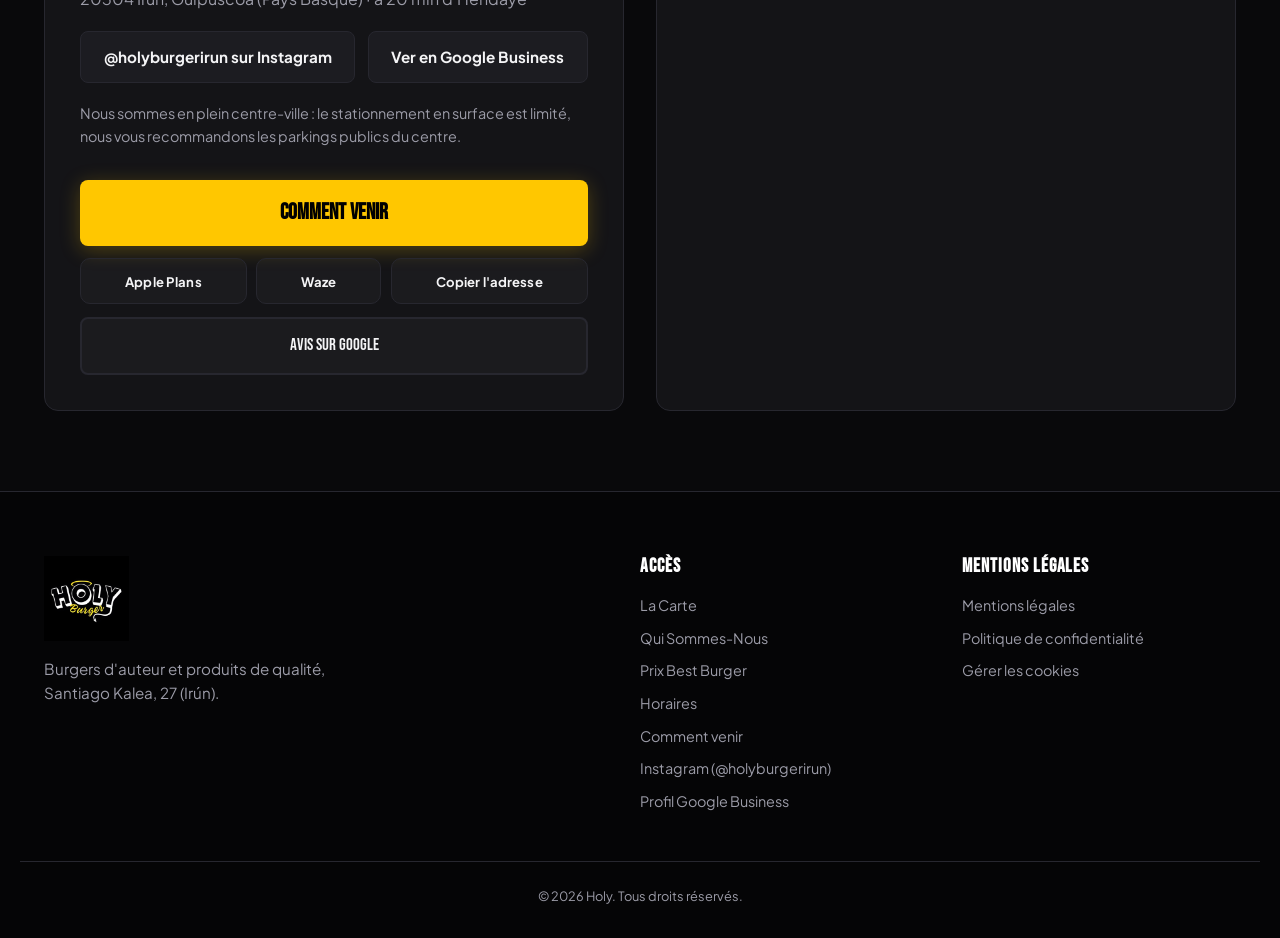
==== commit 586874c7: "Diseno: romper repeticion de layouts (pasos numerados en Proceso, spotlight en Premio) y acortar CTA" ====
--- a/fr/index.html
+++ b/fr/index.html
@@ -910,45 +910,53 @@
         <p style="color: var(--text-muted); margin-top: 0.5rem;">Produit frais, technique et soin à chaque étape, du feu à votre sac.</p>
       </div>
 
-      <div class="ambiente-grid ambiente-grid-reverse reveal">
-        <div class="video-section" style="max-height: 480px;">
-          <video class="video-local lazy-video" id="procesoVideo" controls muted loop playsinline preload="none" poster="../img/video-corto-poster.jpg" aria-label="Vidéo du processus de préparation d'un burger Holy">
-            <source data-src="../video/video-corto.mp4" type="../video/mp4">
-            Tu navegador no soporta vídeo HTML5.
-          </video>
-        </div>
-
-        <div class="ambiente-photos">
-          <figure class="ambiente-photo" tabindex="0" role="button" aria-label="Agrandir la photo : une viande juteuse, couche par couche" onclick="openPhotoLightbox('../img/foto-hamburguesa-apiladas.jpg', 'Coupe de deux burgers Holy empilés, montrant la cuisson de la viande')" onkeydown="if(event.key==='Enter'||event.key===' '){event.preventDefault();this.click();}">
+      <div class="process-steps reveal">
+        <div class="process-step">
+          <span class="process-step-num">01</span>
+          <figure class="ambiente-photo process-step-photo" tabindex="0" role="button" aria-label="Agrandir la photo : une viande juteuse, couche par couche" onclick="openPhotoLightbox('../img/foto-hamburguesa-apiladas.jpg', 'Coupe de deux burgers Holy empilés, montrant la cuisson de la viande')" onkeydown="if(event.key==='Enter'||event.key===' '){event.preventDefault();this.click();}">
             <img src="../img/burgers-apiladas-wide.jpg" alt="Coupe de deux burgers Holy empilés, montrant la cuisson de la viande" loading="lazy" decoding="async" width="900" height="520" style="object-position: center center;">
             <span class="ambiente-photo-zoom" aria-hidden="true">
               <svg viewBox="0 0 24 24" fill="none" stroke="currentColor" stroke-width="2.4" stroke-linecap="round" stroke-linejoin="round"><circle cx="11" cy="11" r="7"/><path d="m21 21-3.8-3.8M9 11h4M11 9v4"/></svg>
             </span>
-            <figcaption class="ambiente-photo-caption">Une viande juteuse, couche par couche</figcaption>
           </figure>
-          <figure class="ambiente-photo" tabindex="0" role="button" aria-label="Agrandir la photo : Xabi qui met du cœur à l'ouvrage" onclick="openPhotoLightbox('../img/xabi-disfrutando.jpg', 'Xabi en train de cuisiner avec plaisir dans la cuisine de Holy')" onkeydown="if(event.key==='Enter'||event.key===' '){event.preventDefault();this.click();}">
+          <p class="process-step-label">Une viande juteuse, couche par couche</p>
+        </div>
+        <div class="process-step">
+          <span class="process-step-num">02</span>
+          <figure class="ambiente-photo process-step-photo" tabindex="0" role="button" aria-label="Agrandir la photo : Xabi qui met du cœur à l'ouvrage" onclick="openPhotoLightbox('../img/xabi-disfrutando.jpg', 'Xabi en train de cuisiner avec plaisir dans la cuisine de Holy')" onkeydown="if(event.key==='Enter'||event.key===' '){event.preventDefault();this.click();}">
             <img src="../img/xabi-disfrutando.jpg" alt="Xabi en train de cuisiner avec plaisir dans la cuisine de Holy" loading="lazy" decoding="async" width="640" height="240" style="object-position: center 22%;">
             <span class="ambiente-photo-zoom" aria-hidden="true">
               <svg viewBox="0 0 24 24" fill="none" stroke="currentColor" stroke-width="2.4" stroke-linecap="round" stroke-linejoin="round"><circle cx="11" cy="11" r="7"/><path d="m21 21-3.8-3.8M9 11h4M11 9v4"/></svg>
             </span>
-            <figcaption class="ambiente-photo-caption">Xabi qui met du cœur à l'ouvrage</figcaption>
           </figure>
-          <figure class="ambiente-photo" tabindex="0" role="button" aria-label="Agrandir la photo : nachos Holy tout juste dressés" onclick="openPhotoLightbox('../img/foto-nachos.JPG', 'Nachos Holy tout juste dressés avec fromage fondu')" onkeydown="if(event.key==='Enter'||event.key===' '){event.preventDefault();this.click();}">
+          <p class="process-step-label">Xabi qui met du cœur à l'ouvrage</p>
+        </div>
+        <div class="process-step">
+          <span class="process-step-num">03</span>
+          <figure class="ambiente-photo process-step-photo" tabindex="0" role="button" aria-label="Agrandir la photo : nachos Holy tout juste dressés" onclick="openPhotoLightbox('../img/foto-nachos.JPG', 'Nachos Holy tout juste dressés avec fromage fondu')" onkeydown="if(event.key==='Enter'||event.key===' '){event.preventDefault();this.click();}">
             <img src="../img/foto-nachos.JPG" alt="Nachos Holy tout juste dressés avec fromage fondu" loading="lazy" decoding="async" width="640" height="240" style="object-position: center 65%;">
             <span class="ambiente-photo-zoom" aria-hidden="true">
               <svg viewBox="0 0 24 24" fill="none" stroke="currentColor" stroke-width="2.4" stroke-linecap="round" stroke-linejoin="round"><circle cx="11" cy="11" r="7"/><path d="m21 21-3.8-3.8M9 11h4M11 9v4"/></svg>
             </span>
-            <figcaption class="ambiente-photo-caption">Nachos tout juste dressés</figcaption>
           </figure>
-        </div>
+          <p class="process-step-label">Nachos tout juste dressés</p>
+        </div>
+      </div>
+
+      <div class="process-video reveal">
+        <video class="video-local lazy-video" id="procesoVideo" controls muted loop playsinline preload="none" poster="../img/video-corto-poster.jpg" aria-label="Vidéo du processus de préparation d'un burger Holy">
+          <source data-src="../video/video-corto.mp4" type="video/mp4">
+          Tu navegador no soporta vídeo HTML5.
+        </video>
+        <p class="process-video-caption">À voir en direct, du feu à votre sac</p>
       </div>
     </div>
   </section>
 
   <!-- EL PREMIO & JURADO DE ÉLITE -->
   <section class="section-padding" id="premios" style="background: var(--bg-surface);">
-    <div class="container story-grid reveal">
-      <div class="story-content">
+    <div class="container">
+      <div class="premio-spotlight reveal">
         <span class="badge-award">Best Burger Spain</span>
         <h2 style="font-size: clamp(2.3rem, 4.5vw, 3.8rem); margin: 0.8rem 0 1.2rem;">
           LE VOTE DU PUBLIC ET LA DÉGUSTATION DU JURY
@@ -956,30 +964,27 @@
         <p>
           Lors du prestigieux championnat national <strong>Best Burger Spain</strong>, parmi plus de 430 burgers de toute l'Espagne, Holy a décroché la <strong>première place du Pays Basque</strong> et une qualification directe pour le <strong>Top 15 National</strong> avec la <em>Holy Sh*t</em>.
         </p>
-        
-        <div class="story-highlight-box">
-          <p>
+      </div>
+
+      <div class="premio-spotlight-media reveal">
+        <img src="../img/foto-premio.JPG" alt="Prix Holy Sh*t Burger" class="premio-photo-framed" tabindex="0" role="button" aria-label="Agrandir la photo du prix Holy Sh*t Burger" onclick="openPhotoLightbox(this.src, this.alt)" onkeydown="if(event.key==='Enter'||event.key===' '){event.preventDefault();this.click();}">
+        <div>
+          <blockquote class="premio-jury-quote">
             « Dégusté à l'aveugle par un jury gastronomique d'élite présidé par José Carlos Capel (Madrid Fusión), aux côtés de Javier Estévez, Ricardo Sanz et Mariana Sánchez. »
+          </blockquote>
+          <h3 class="font-display" style="font-size: 1.8rem; color: var(--brand-yellow); margin-top: 1.5rem;">HOLY SH*T BURGER</h3>
+          <p style="color: var(--text-muted); font-size: 0.95rem; margin-top: 0.4rem;">
+            Meilleur Burger du Pays Basque · Top 15 Espagne
           </p>
         </div>
-
-        <ul class="features-list">
-          <li class="feature-item">Borne d'arcade sur place</li>
-          <li class="feature-item">Terrasse extérieure (4-6 tables)</li>
-          <li class="feature-item">Paiement carte / sans contact</li>
-          <li class="feature-item">Espace accessible</li>
-        </ul>
-      </div>
-
-      <div style="text-align: center;">
-        <div style="background: var(--bg-surface-elevated); border: 1px solid var(--border-subtle); border-radius: 16px; padding: 2.5rem;">
-          <img src="../img/foto-premio.JPG" alt="Prix Holy" style="max-height: 280px; width: auto; border-radius: 12px; margin: 0 auto 1.5rem; object-fit: cover; cursor: zoom-in;" tabindex="0" role="button" aria-label="Agrandir la photo du prix Holy Sh*t Burger" onclick="openPhotoLightbox(this.src, this.alt)" onkeydown="if(event.key==='Enter'||event.key===' '){event.preventDefault();this.click();}">
-          <h3 class="font-display" style="font-size: 2.2rem; color: var(--brand-yellow);">HOLY SH*T BURGER</h3>
-          <p style="color: var(--text-muted); font-size: 1rem; margin-top: 0.5rem;">
-            Meilleur Burger du Pays Basque • Top 15 Espagne
-          </p>
-        </div>
-      </div>
+      </div>
+
+      <ul class="premio-features-row reveal">
+        <li>Borne d'arcade sur place</li>
+        <li>Terrasse extérieure (4-6 tables)</li>
+        <li>Paiement carte / sans contact</li>
+        <li>Espace accessible</li>
+      </ul>
     </div>
   </section>
 
@@ -1142,7 +1147,7 @@
             </div>
 
             <a href="https://search.google.com/local/writereview?placeid=ChIJ6xGPJQAJUQ0RCYyl2YRZp2U" target="_blank" rel="noopener" class="btn btn-outline" style="font-size: 1.05rem;" data-track="click_dejar_resena">
-              LAISSER UN AVIS GOOGLE
+              AVIS SUR GOOGLE
             </a>
           </div>
         </div>
--- a/styles.css
+++ b/styles.css
@@ -329,7 +329,7 @@
       font-weight: 700;
       letter-spacing: 0.01em;
       color: var(--text-main);
-      max-width: 220px;
+      max-width: none;
     }
     .live-badge span:last-child {
       overflow: hidden;
@@ -1251,23 +1251,125 @@
       .ambiente-photo { height: 220px; }
     }
 
-    /* PREMIOS & EL PREMIO */
-    .features-list {
+    /* PROCESO: PASOS NUMERADOS + VÍDEO CENTRADO (distinto del grid de "El Ambiente") */
+    .process-steps {
       display: grid;
-      grid-template-columns: 1fr 1fr;
-      gap: 1rem;
-      list-style: none;
-      margin-top: 1.5rem;
-    }
-    .feature-item {
-      background: var(--bg-surface-elevated);
-      border: 1px solid var(--border-subtle);
-      padding: 0.8rem 1rem;
-      border-radius: 8px;
+      grid-template-columns: repeat(3, 1fr);
+      gap: 2rem;
+      margin-bottom: 2.5rem;
+      position: relative;
+    }
+    .process-step {
+      position: relative;
+      text-align: center;
+    }
+    .process-step:not(:last-child)::after {
+      content: '→';
+      position: absolute;
+      top: 70px;
+      right: -1.6rem;
+      color: var(--brand-yellow);
+      font-size: 1.4rem;
+      opacity: 0.7;
+    }
+    .process-step-num {
+      display: inline-block;
+      font-family: var(--font-display);
+      font-size: 1.3rem;
+      color: var(--brand-yellow);
+      letter-spacing: 0.05em;
+      margin-bottom: 0.6rem;
+    }
+    .process-step-photo {
+      height: 160px;
+      margin-bottom: 0.9rem;
+    }
+    .process-step-photo img { object-position: center 30%; }
+    .process-step-label {
       font-size: 0.9rem;
       font-weight: 700;
-      display: flex;
-      align-items: center;
+      color: var(--text-main);
+    }
+    .process-video {
+      max-width: 760px;
+      margin: 0 auto;
+      text-align: center;
+    }
+    .process-video video {
+      width: 100%;
+      max-height: 420px;
+      border-radius: 20px;
+      border: 1px solid var(--border-subtle);
+    }
+    .process-video-caption {
+      margin-top: 1rem;
+      color: var(--text-muted);
+      font-size: 0.9rem;
+    }
+    @media (max-width: 768px) {
+      .process-steps { grid-template-columns: 1fr; gap: 2.5rem; }
+      .process-step:not(:last-child)::after {
+        content: '↓';
+        top: auto;
+        bottom: -1.9rem;
+        right: 50%;
+        transform: translateX(50%);
+      }
+    }
+
+    /* PREMIOS: SPOTLIGHT CENTRADO (distinto del story-grid de "Quiénes Somos") */
+    .premio-spotlight {
+      max-width: 760px;
+      margin: 0 auto;
+      text-align: center;
+    }
+    .premio-spotlight-media {
+      max-width: 900px;
+      margin: 2.5rem auto 0;
+      display: grid;
+      grid-template-columns: 1fr 1.15fr;
+      gap: 2.2rem;
+      align-items: center;
+      text-align: left;
+    }
+    .premio-photo-framed {
+      width: 100%;
+      border-radius: 16px;
+      cursor: zoom-in;
+      object-fit: cover;
+      aspect-ratio: 4 / 5;
+    }
+    .premio-jury-quote {
+      font-family: var(--font-vintage);
+      font-style: italic;
+      font-size: 1.1rem;
+      line-height: 1.5;
+      color: var(--text-main);
+      border-left: 3px solid var(--brand-yellow);
+      padding-left: 1.2rem;
+      margin: 0;
+    }
+    .premio-features-row {
+      display: flex;
+      flex-wrap: wrap;
+      justify-content: center;
+      gap: 0.7rem;
+      list-style: none;
+      margin-top: 3rem;
+    }
+    .premio-features-row li {
+      background: var(--bg-surface-elevated);
+      border: 1px solid var(--border-subtle);
+      padding: 0.55rem 1.1rem;
+      border-radius: 999px;
+      font-size: 0.85rem;
+      font-weight: 700;
+      color: var(--text-muted);
+    }
+    @media (max-width: 768px) {
+      .premio-spotlight-media { grid-template-columns: 1fr; text-align: center; }
+      .premio-photo-framed { aspect-ratio: 16 / 10; max-width: 420px; margin: 0 auto; }
+      .premio-jury-quote { border-left: none; border-top: 3px solid var(--brand-yellow); padding-left: 0; padding-top: 1rem; }
     }
 
     /* HORARIOS */
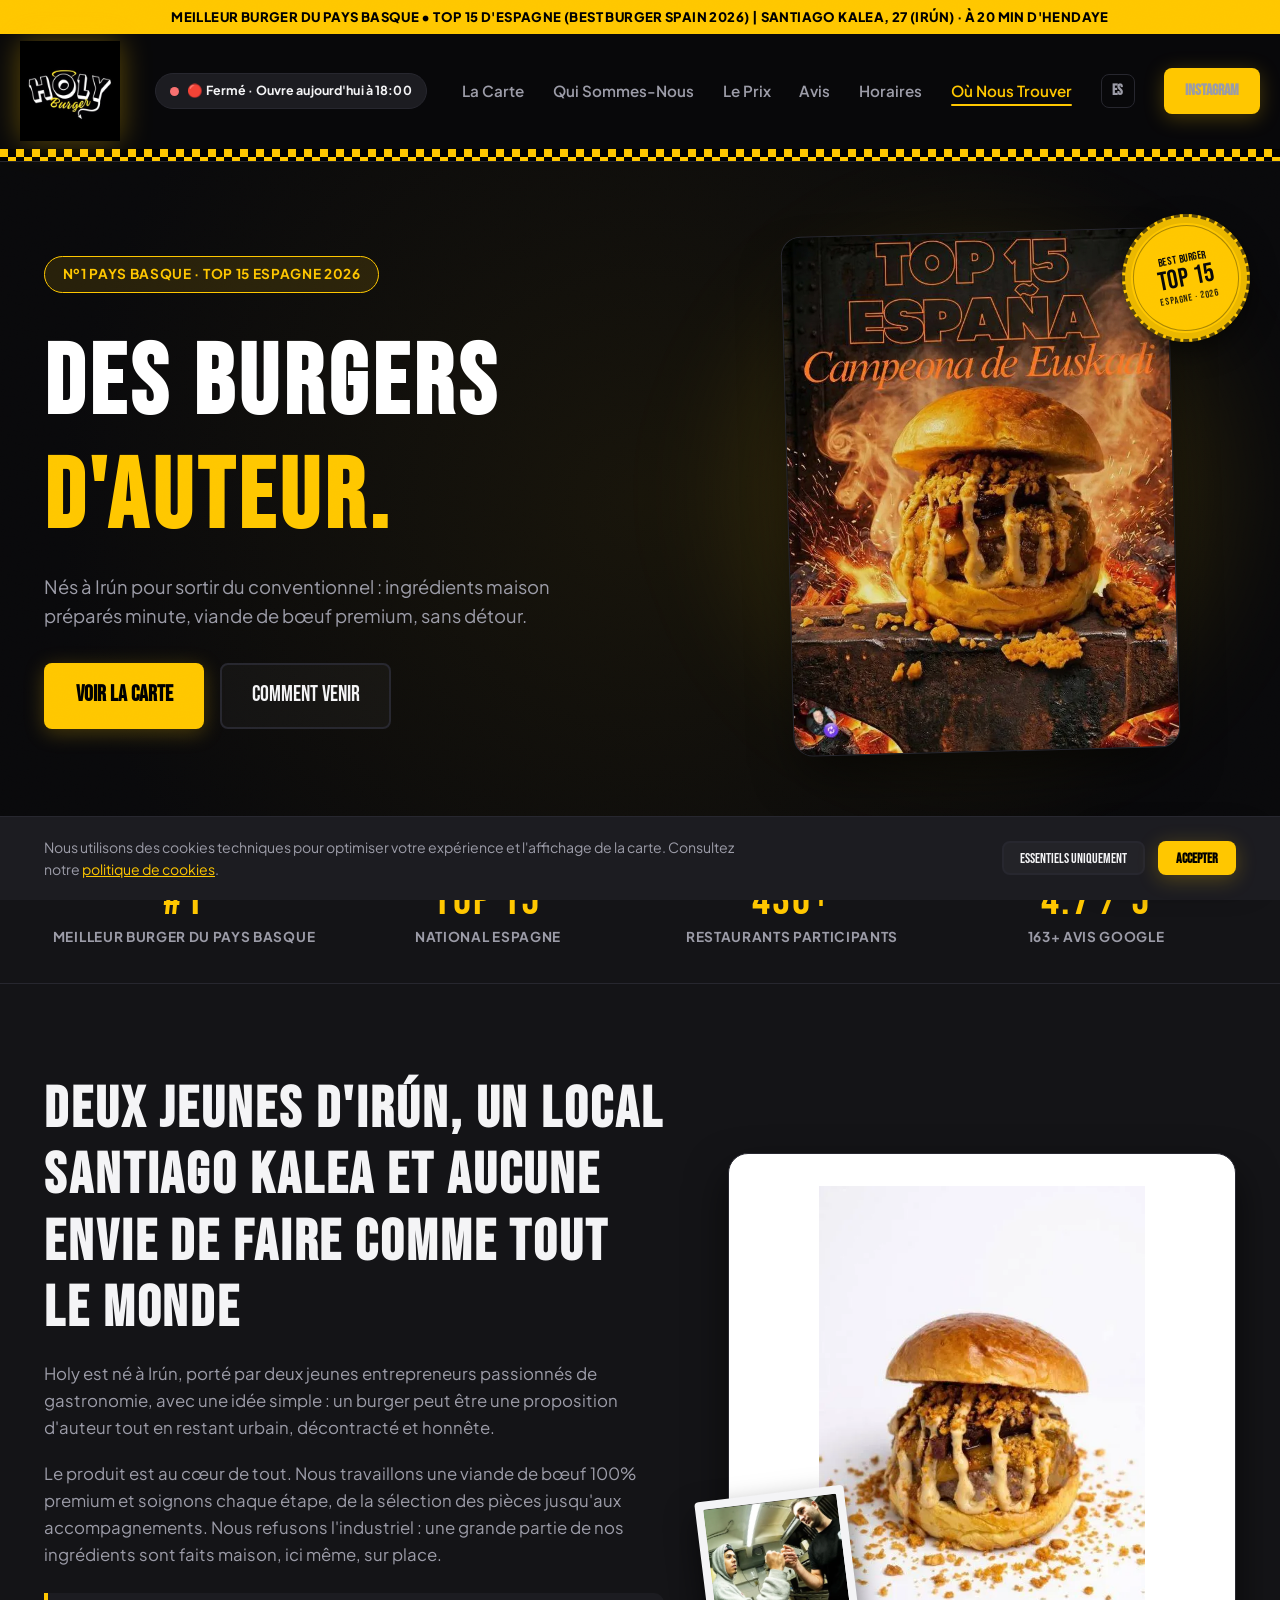
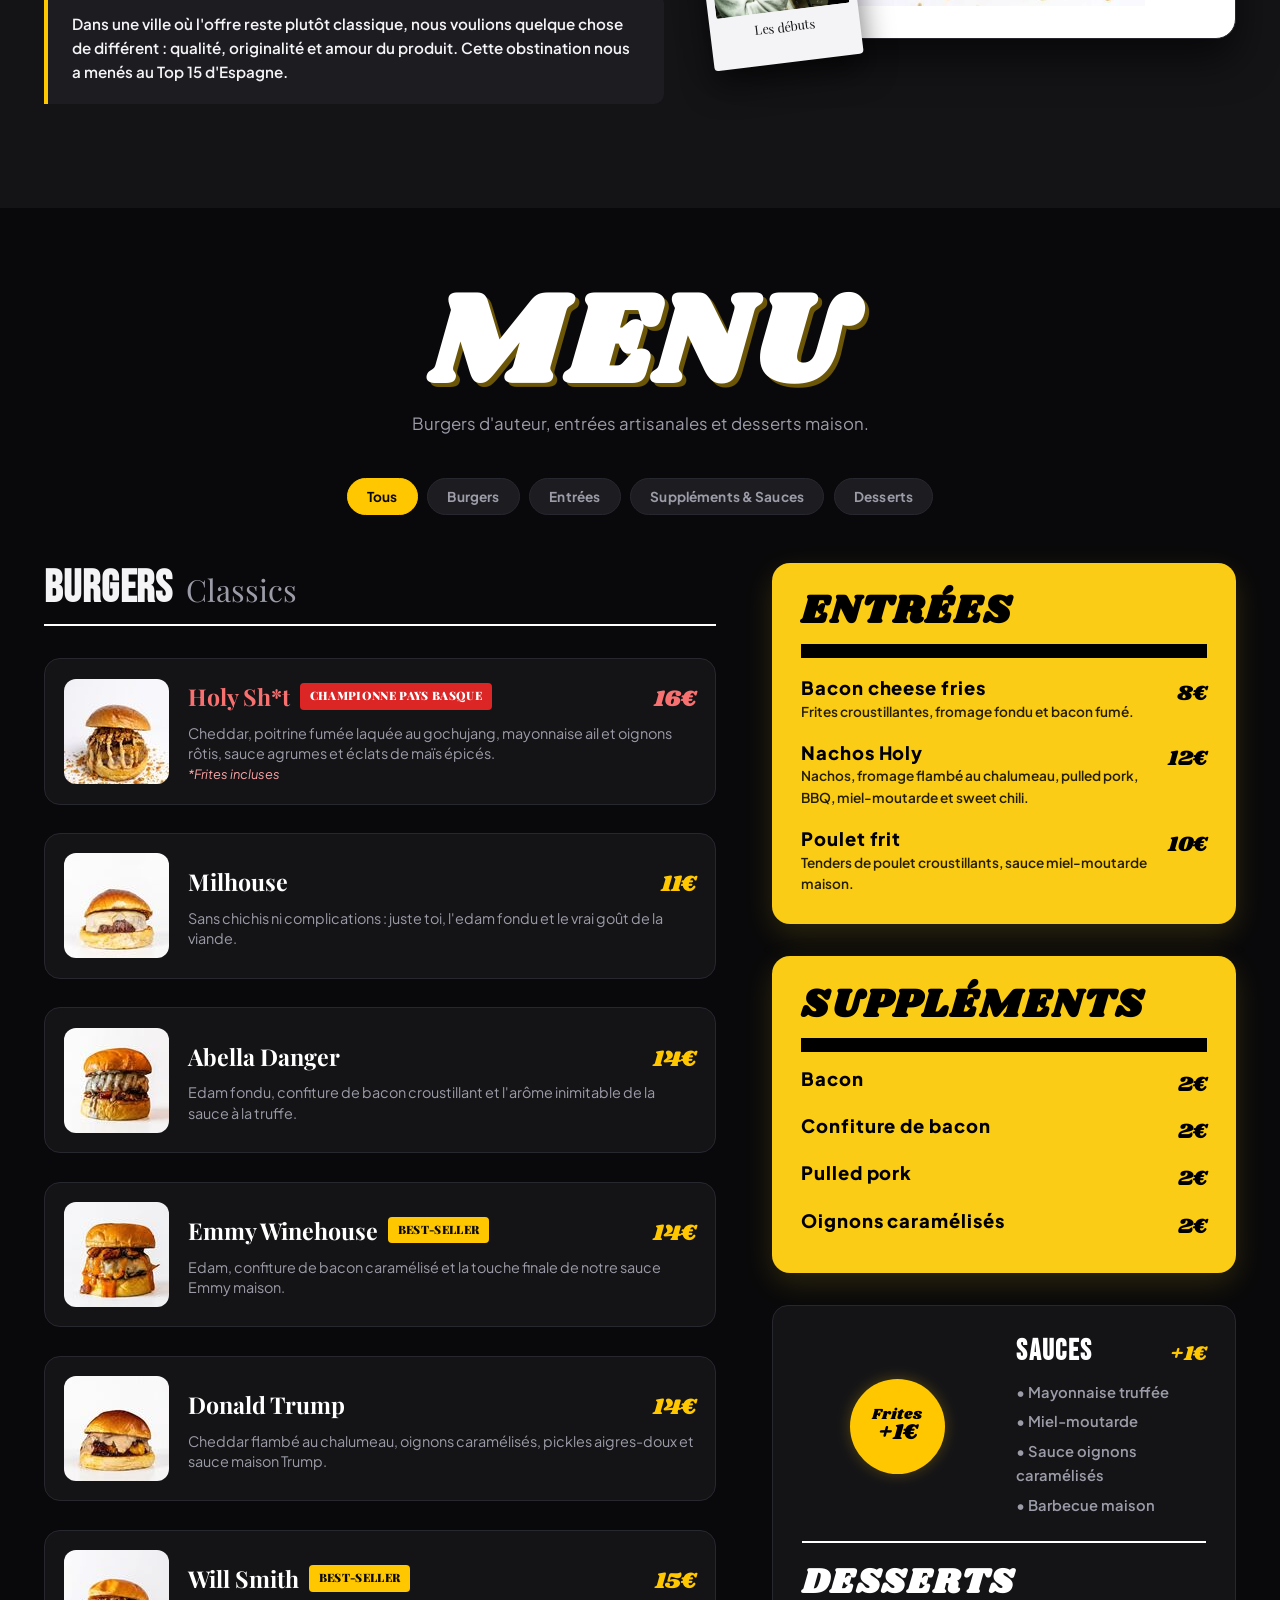
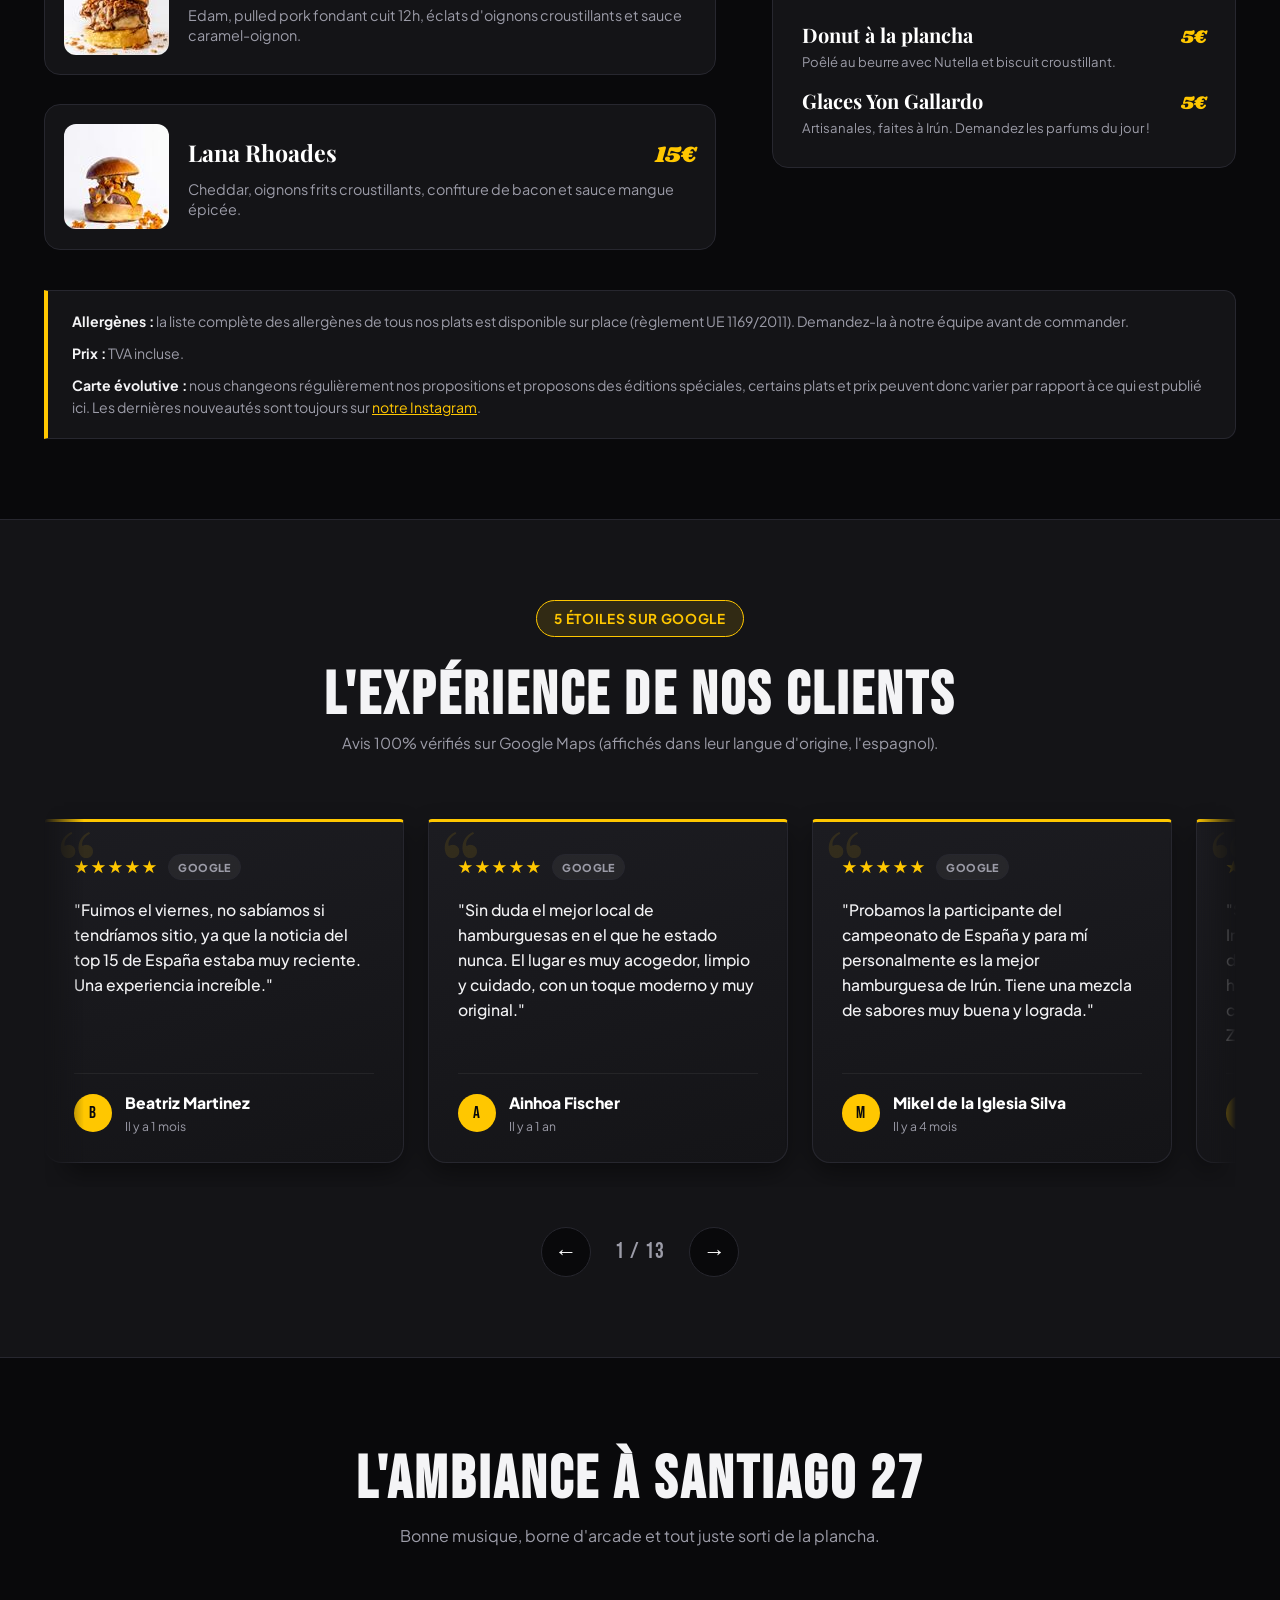
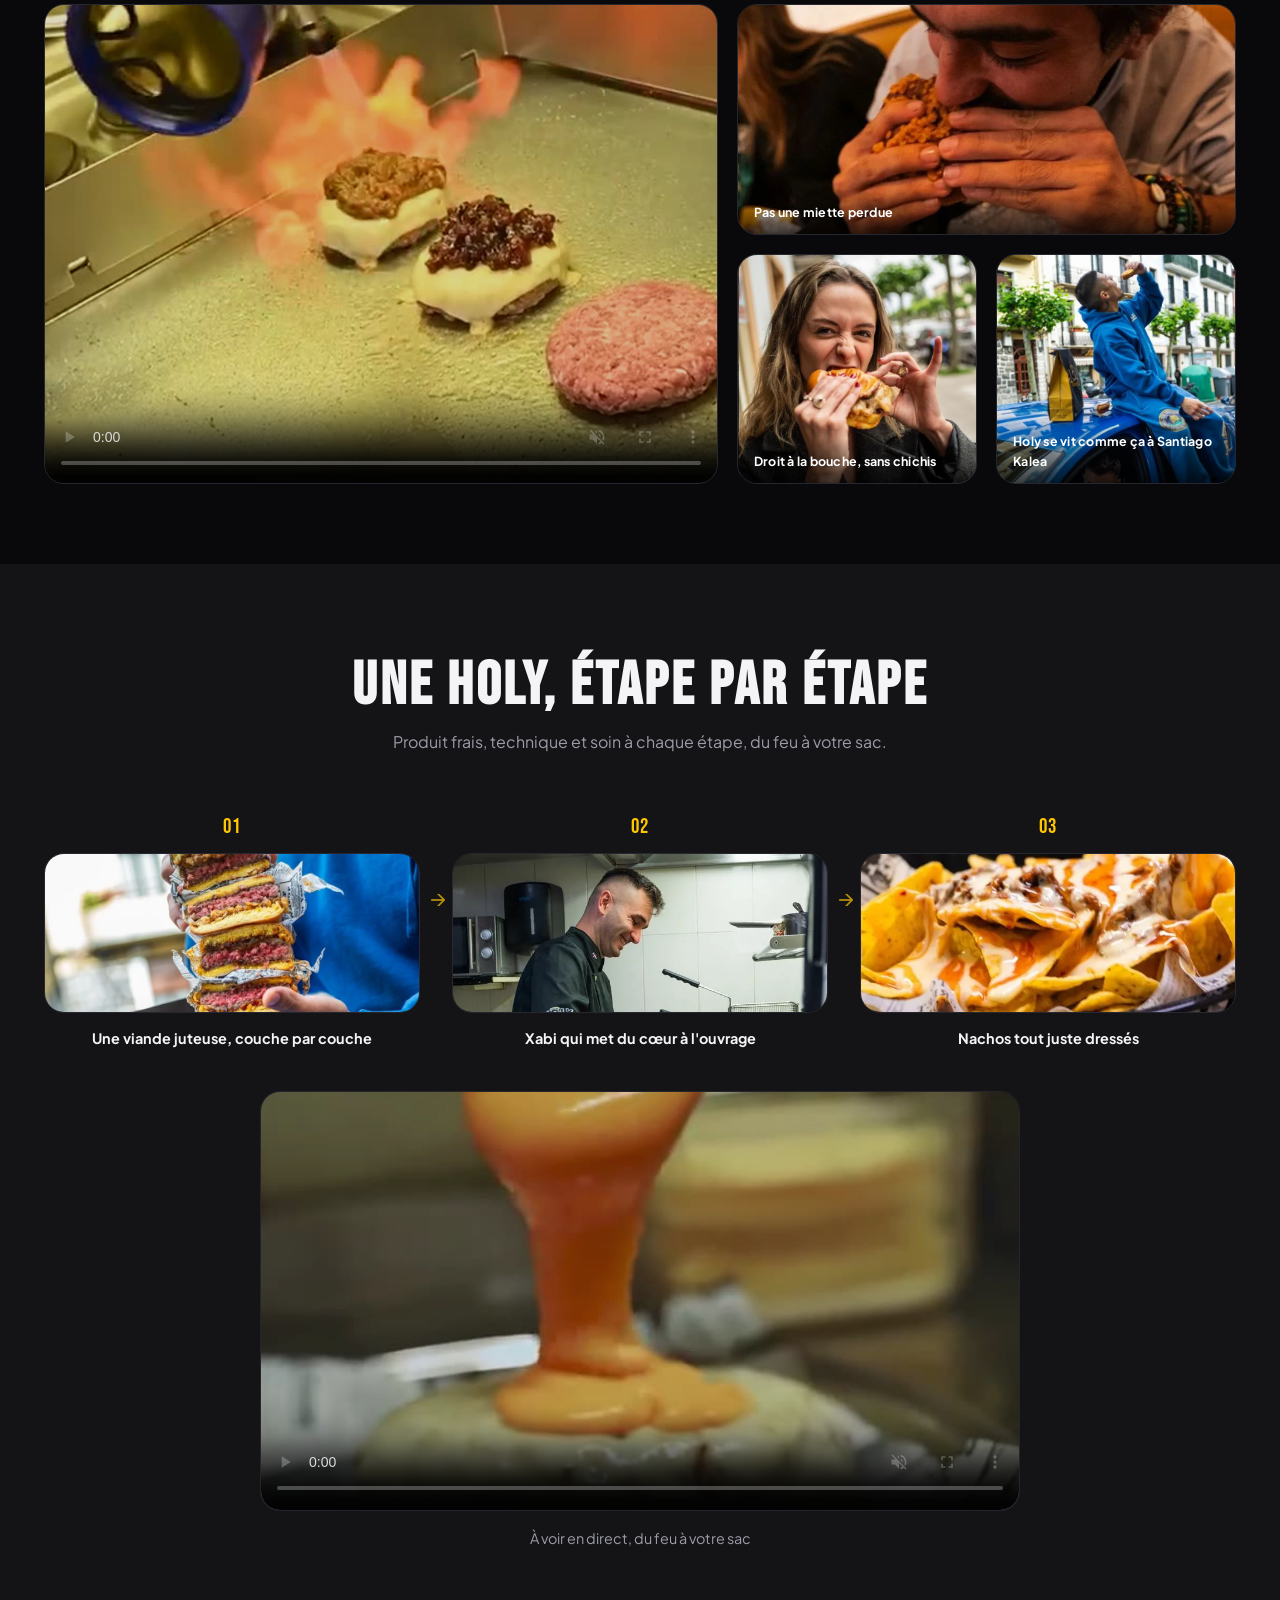
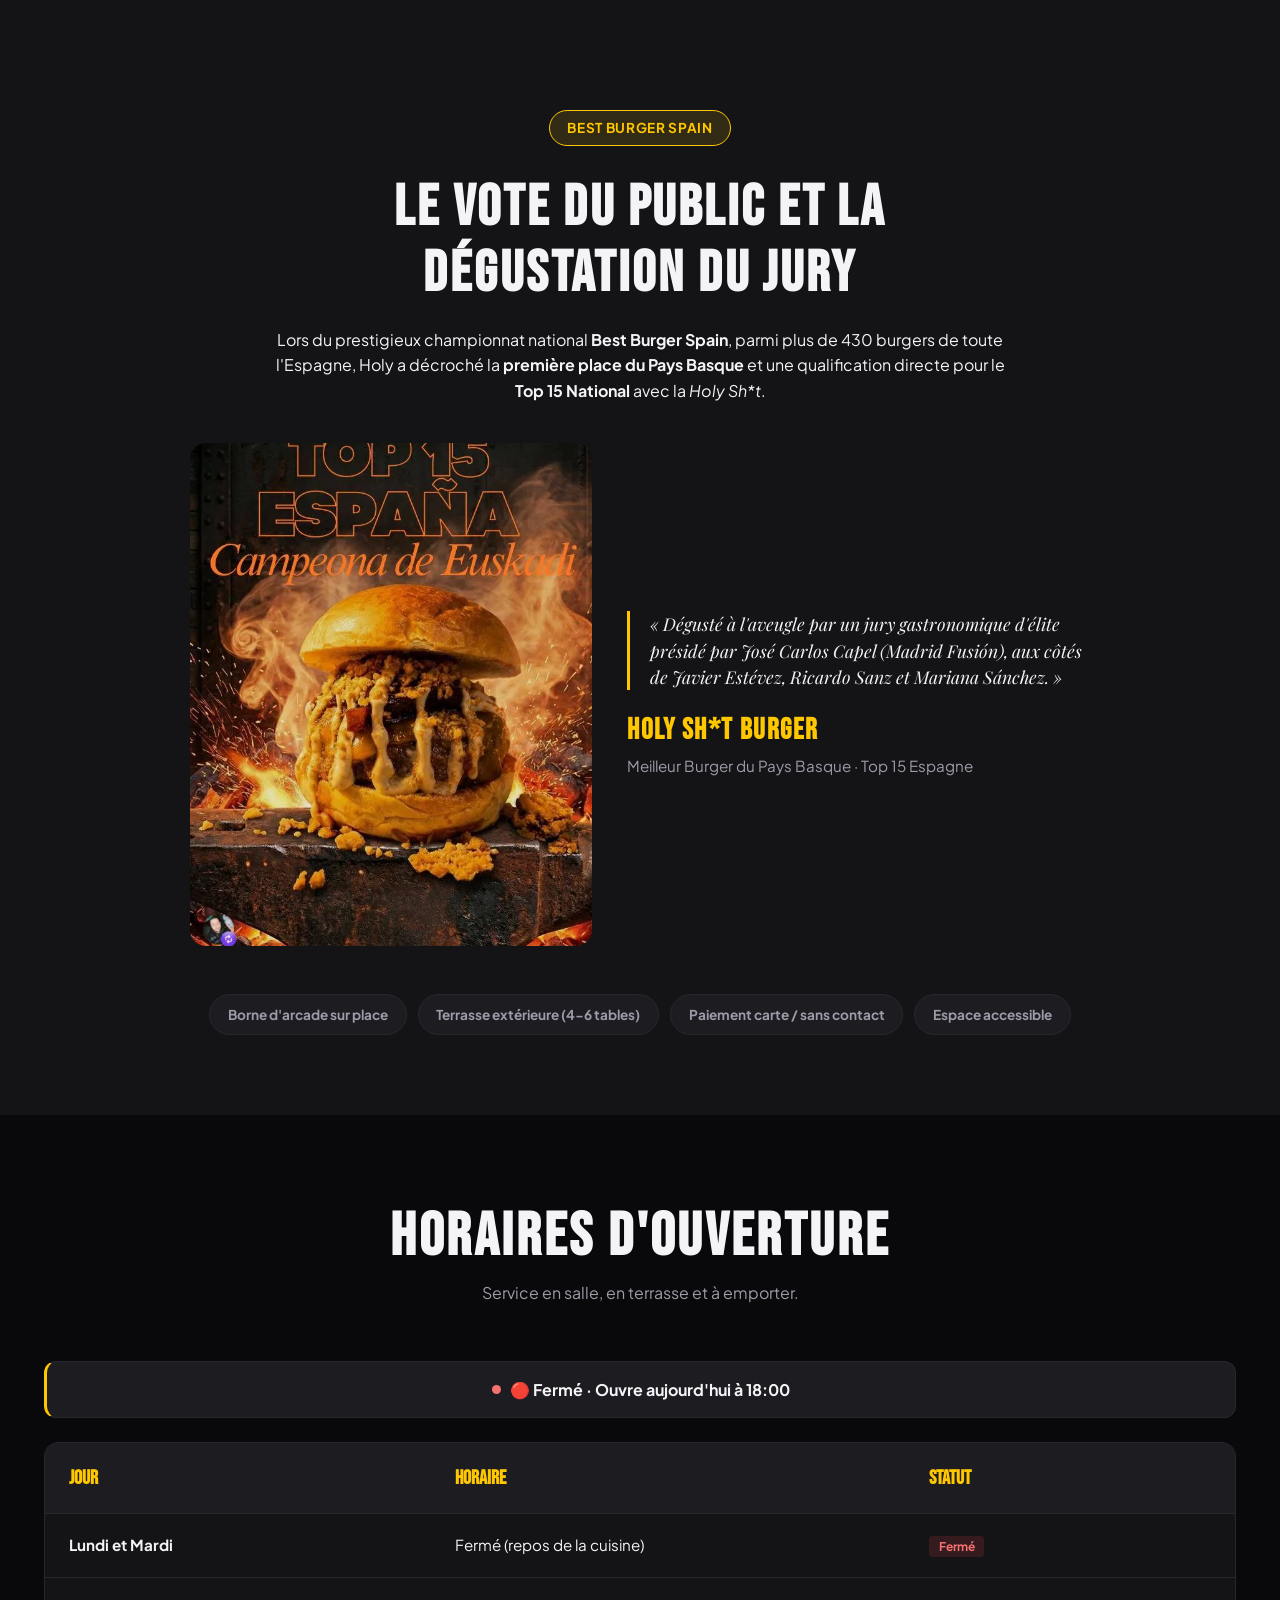
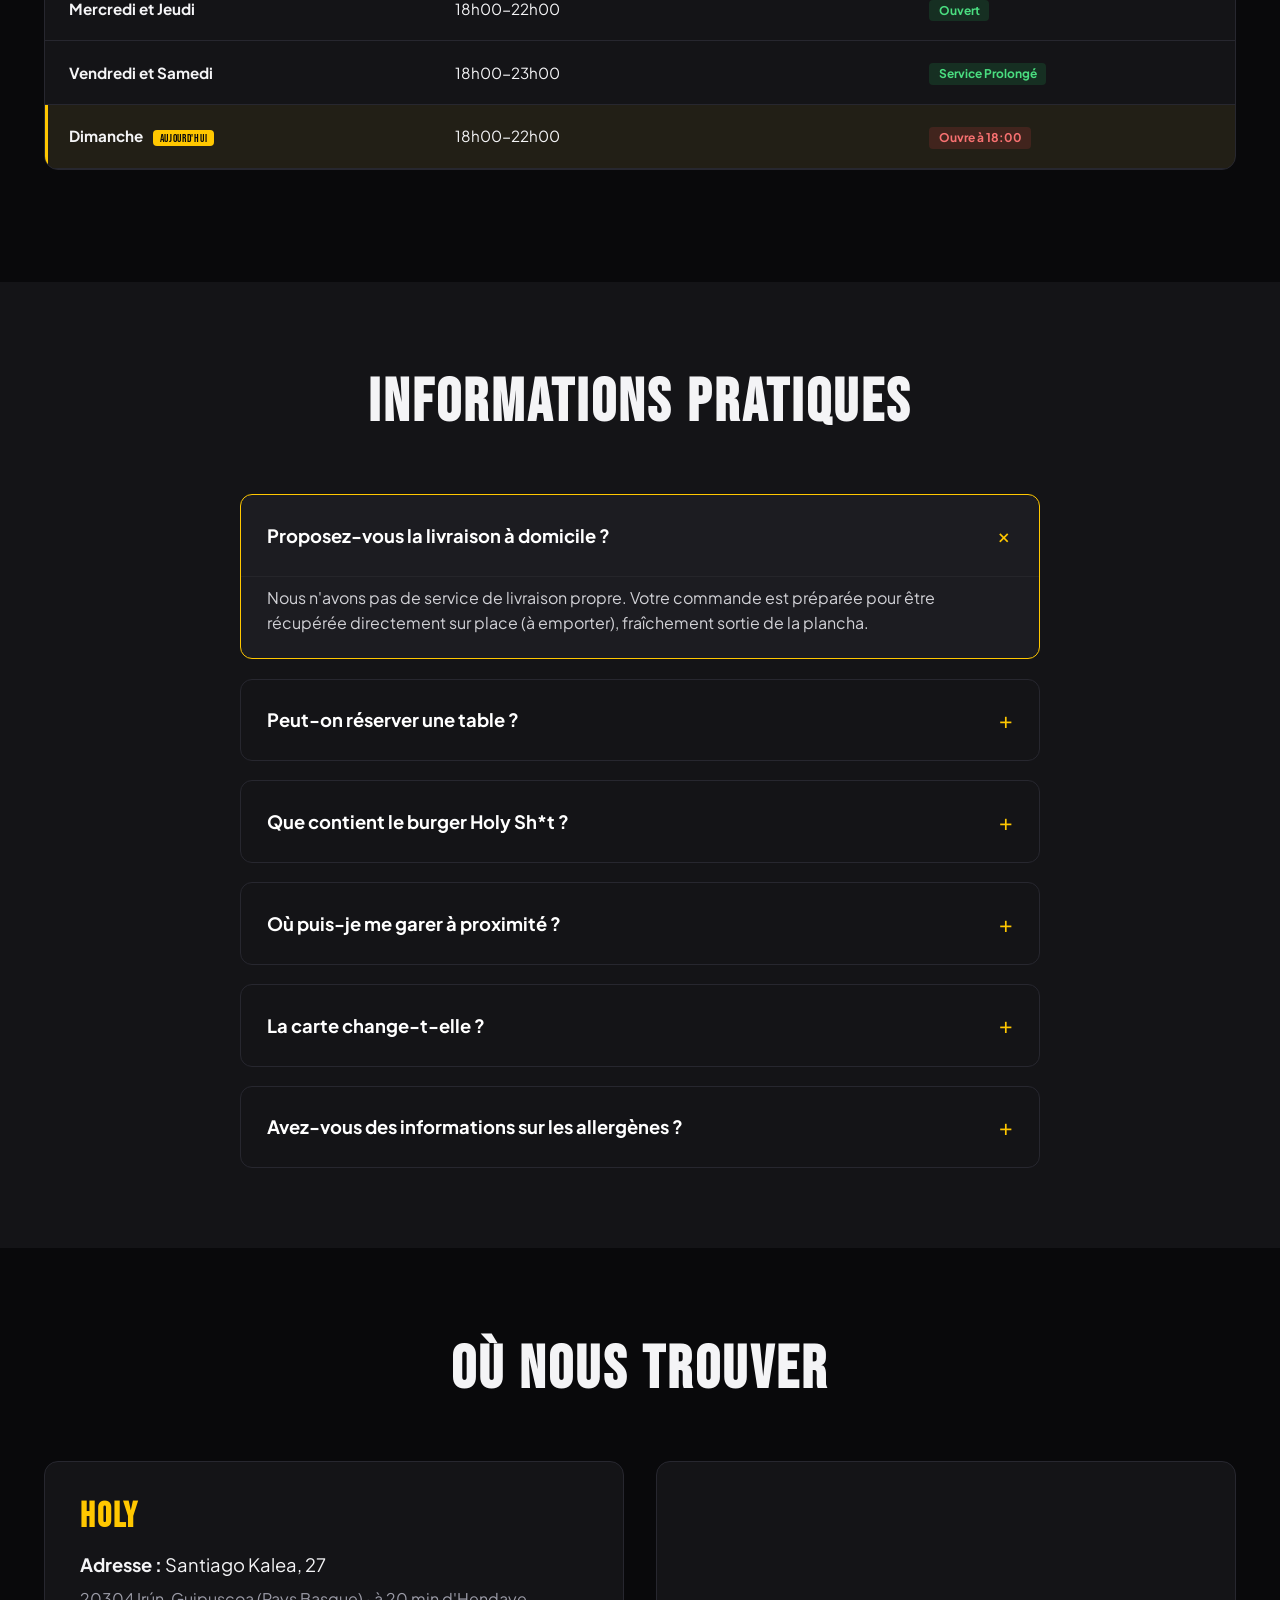
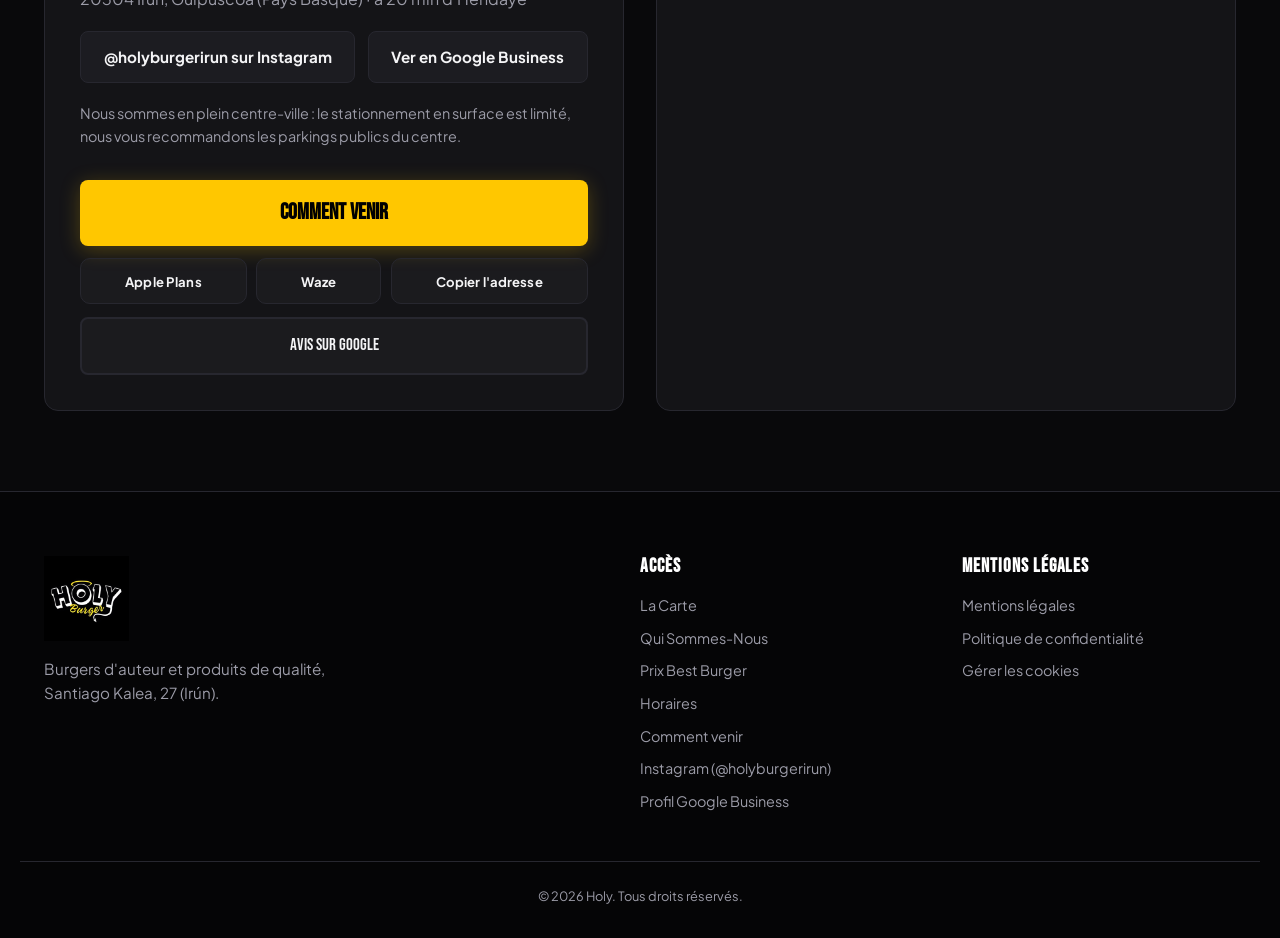
==== commit a5de6ca0: "SEO/perf: og:image 1200x630, WebP con fallback en fotos grandes, refrescar sitemap lastmod" ====
--- a/fr/index.html
+++ b/fr/index.html
@@ -34,9 +34,9 @@
   <meta property="og:url" content="https://holyburgerirun.com/fr/">
   <meta property="og:title" content="Holy | Meilleur Burger du Pays Basque · Top 15 d'Espagne">
   <meta property="og:description" content="Burgers d'auteur, ingrédients maison et viande de bœuf premium. Santiago Kalea, 27 · Irún, à 20 min d'Hendaye.">
-  <meta property="og:image" content="https://holyburgerirun.com/img/foto-premio.JPG">
-  <meta property="og:image:width" content="645">
-  <meta property="og:image:height" content="868">
+  <meta property="og:image" content="https://holyburgerirun.com/img/og-image.jpg">
+  <meta property="og:image:width" content="1200">
+  <meta property="og:image:height" content="630">
   <meta property="og:image:type" content="image/jpeg">
   <meta name="twitter:card" content="summary_large_image">
 
@@ -352,12 +352,15 @@
         </div>
       </div>
       <div class="hero-image-wrap">
-        <img class="hero-img"
-             src="../img/foto-premio.JPG"
-             onerror="this.onerror=null; this.src='../img/holy-shit.JPG'"
-             alt="Burger Holy Sh*t, primé à Best Burger Spain 2026"
-             width="600" height="480"
-             loading="eager" decoding="async" fetchpriority="high">
+        <picture>
+          <source srcset="../img/foto-premio.webp" type="image/webp">
+          <img class="hero-img"
+               src="../img/foto-premio.JPG"
+               onerror="this.onerror=null; this.src='../img/holy-shit.JPG'"
+               alt="Burger Holy Sh*t, primé à Best Burger Spain 2026"
+               width="600" height="480"
+               loading="eager" decoding="async" fetchpriority="high">
+        </picture>
         <div class="award-seal" aria-hidden="true">
           <div class="award-seal-text">
             <span class="line-top">Best Burger</span>
@@ -413,7 +416,9 @@
       </div>
 
       <div class="story-img-wrap">
-        <img src="../img/holy-shit.JPG"
+        <picture>
+          <source srcset="../img/holy-shit.webp" type="image/webp">
+          <img src="../img/holy-shit.JPG"
              onerror="this.onerror=null; this.src='../img/foto-premio.JPG'"
              alt="Burger artisanal Holy à Irún"
              loading="lazy" decoding="async"
@@ -421,8 +426,12 @@
              aria-label="Agrandir la photo du burger artisanal Holy"
              onclick="openPhotoLightbox(this.src, this.alt)"
              onkeydown="if(event.key==='Enter'||event.key===' '){event.preventDefault();this.click();}">
+        </picture>
         <figure class="founders-polaroid" tabindex="0" role="button" aria-label="Agrandir la photo des fondateurs de Holy en cuisine" onclick="openPhotoLightbox('../img/holy-primer-dia.JPG', 'Les deux fondateurs de Holy en cuisine')" onkeydown="if(event.key==='Enter'||event.key===' '){event.preventDefault();this.click();}" style="cursor: zoom-in;">
-          <img src="../img/holy-primer-dia.JPG" alt="Les deux fondateurs de Holy en cuisine" loading="lazy" decoding="async" width="150" height="110">
+          <picture>
+            <source srcset="../img/holy-primer-dia.webp" type="image/webp">
+            <img src="../img/holy-primer-dia.JPG" alt="Les deux fondateurs de Holy en cuisine" loading="lazy" decoding="async" width="150" height="110">
+          </picture>
           <figcaption>Les débuts</figcaption>
         </figure>
       </div>
@@ -877,21 +886,30 @@
 
         <div class="ambiente-photos">
           <figure class="ambiente-photo" tabindex="0" role="button" aria-label="Agrandir la photo : pas une miette perdue" onclick="openPhotoLightbox('../img/alvarito-comiendo.JPG', 'Client dégustant un burger Holy de près')" onkeydown="if(event.key==='Enter'||event.key===' '){event.preventDefault();this.click();}">
-            <img src="../img/alvarito-ambiente-wide.jpg" alt="Client dégustant un burger Holy de près" loading="lazy" decoding="async" width="900" height="460" style="object-position: center center;">
+            <picture>
+              <source srcset="../img/alvarito-ambiente-wide.webp" type="image/webp">
+              <img src="../img/alvarito-ambiente-wide.jpg" alt="Client dégustant un burger Holy de près" loading="lazy" decoding="async" width="900" height="460" style="object-position: center center;">
+            </picture>
             <span class="ambiente-photo-zoom" aria-hidden="true">
               <svg viewBox="0 0 24 24" fill="none" stroke="currentColor" stroke-width="2.4" stroke-linecap="round" stroke-linejoin="round"><circle cx="11" cy="11" r="7"/><path d="m21 21-3.8-3.8M9 11h4M11 9v4"/></svg>
             </span>
             <figcaption class="ambiente-photo-caption">Pas une miette perdue</figcaption>
           </figure>
           <figure class="ambiente-photo" tabindex="0" role="button" aria-label="Agrandir la photo : droit à la bouche, sans chichis" onclick="openPhotoLightbox('../img/ambiente-1.JPG', 'Cliente dégustant un burger Holy dans la rue')" onkeydown="if(event.key==='Enter'||event.key===' '){event.preventDefault();this.click();}">
-            <img src="../img/ambiente-1.JPG" alt="Cliente dégustant un burger Holy dans la rue" loading="lazy" decoding="async" width="640" height="240" style="object-position: center 25%;">
+            <picture>
+              <source srcset="../img/ambiente-1.webp" type="image/webp">
+              <img src="../img/ambiente-1.JPG" alt="Cliente dégustant un burger Holy dans la rue" loading="lazy" decoding="async" width="640" height="240" style="object-position: center 25%;">
+            </picture>
             <span class="ambiente-photo-zoom" aria-hidden="true">
               <svg viewBox="0 0 24 24" fill="none" stroke="currentColor" stroke-width="2.4" stroke-linecap="round" stroke-linejoin="round"><circle cx="11" cy="11" r="7"/><path d="m21 21-3.8-3.8M9 11h4M11 9v4"/></svg>
             </span>
             <figcaption class="ambiente-photo-caption">Droit à la bouche, sans chichis</figcaption>
           </figure>
           <figure class="ambiente-photo" tabindex="0" role="button" aria-label="Agrandir la photo : Holy se vit comme ça à Santiago Kalea" onclick="openPhotoLightbox('../img/ambiente-2.JPG', 'Clients mangeant des burgers Holy sur une voiture à Irún')" onkeydown="if(event.key==='Enter'||event.key===' '){event.preventDefault();this.click();}">
-            <img src="../img/ambiente-2.JPG" alt="Clients mangeant des burgers Holy sur une voiture à Irún" loading="lazy" decoding="async" width="640" height="240" style="object-position: center top;">
+            <picture>
+              <source srcset="../img/ambiente-2.webp" type="image/webp">
+              <img src="../img/ambiente-2.JPG" alt="Clients mangeant des burgers Holy sur une voiture à Irún" loading="lazy" decoding="async" width="640" height="240" style="object-position: center top;">
+            </picture>
             <span class="ambiente-photo-zoom" aria-hidden="true">
               <svg viewBox="0 0 24 24" fill="none" stroke="currentColor" stroke-width="2.4" stroke-linecap="round" stroke-linejoin="round"><circle cx="11" cy="11" r="7"/><path d="m21 21-3.8-3.8M9 11h4M11 9v4"/></svg>
             </span>
@@ -914,7 +932,10 @@
         <div class="process-step">
           <span class="process-step-num">01</span>
           <figure class="ambiente-photo process-step-photo" tabindex="0" role="button" aria-label="Agrandir la photo : une viande juteuse, couche par couche" onclick="openPhotoLightbox('../img/foto-hamburguesa-apiladas.jpg', 'Coupe de deux burgers Holy empilés, montrant la cuisson de la viande')" onkeydown="if(event.key==='Enter'||event.key===' '){event.preventDefault();this.click();}">
-            <img src="../img/burgers-apiladas-wide.jpg" alt="Coupe de deux burgers Holy empilés, montrant la cuisson de la viande" loading="lazy" decoding="async" width="900" height="520" style="object-position: center center;">
+            <picture>
+              <source srcset="../img/burgers-apiladas-wide.webp" type="image/webp">
+              <img src="../img/burgers-apiladas-wide.jpg" alt="Coupe de deux burgers Holy empilés, montrant la cuisson de la viande" loading="lazy" decoding="async" width="900" height="520" style="object-position: center center;">
+            </picture>
             <span class="ambiente-photo-zoom" aria-hidden="true">
               <svg viewBox="0 0 24 24" fill="none" stroke="currentColor" stroke-width="2.4" stroke-linecap="round" stroke-linejoin="round"><circle cx="11" cy="11" r="7"/><path d="m21 21-3.8-3.8M9 11h4M11 9v4"/></svg>
             </span>
@@ -924,7 +945,10 @@
         <div class="process-step">
           <span class="process-step-num">02</span>
           <figure class="ambiente-photo process-step-photo" tabindex="0" role="button" aria-label="Agrandir la photo : Xabi qui met du cœur à l'ouvrage" onclick="openPhotoLightbox('../img/xabi-disfrutando.jpg', 'Xabi en train de cuisiner avec plaisir dans la cuisine de Holy')" onkeydown="if(event.key==='Enter'||event.key===' '){event.preventDefault();this.click();}">
-            <img src="../img/xabi-disfrutando.jpg" alt="Xabi en train de cuisiner avec plaisir dans la cuisine de Holy" loading="lazy" decoding="async" width="640" height="240" style="object-position: center 22%;">
+            <picture>
+              <source srcset="../img/xabi-disfrutando.webp" type="image/webp">
+              <img src="../img/xabi-disfrutando.jpg" alt="Xabi en train de cuisiner avec plaisir dans la cuisine de Holy" loading="lazy" decoding="async" width="640" height="240" style="object-position: center 22%;">
+            </picture>
             <span class="ambiente-photo-zoom" aria-hidden="true">
               <svg viewBox="0 0 24 24" fill="none" stroke="currentColor" stroke-width="2.4" stroke-linecap="round" stroke-linejoin="round"><circle cx="11" cy="11" r="7"/><path d="m21 21-3.8-3.8M9 11h4M11 9v4"/></svg>
             </span>
@@ -934,7 +958,10 @@
         <div class="process-step">
           <span class="process-step-num">03</span>
           <figure class="ambiente-photo process-step-photo" tabindex="0" role="button" aria-label="Agrandir la photo : nachos Holy tout juste dressés" onclick="openPhotoLightbox('../img/foto-nachos.JPG', 'Nachos Holy tout juste dressés avec fromage fondu')" onkeydown="if(event.key==='Enter'||event.key===' '){event.preventDefault();this.click();}">
-            <img src="../img/foto-nachos.JPG" alt="Nachos Holy tout juste dressés avec fromage fondu" loading="lazy" decoding="async" width="640" height="240" style="object-position: center 65%;">
+            <picture>
+              <source srcset="../img/foto-nachos.webp" type="image/webp">
+              <img src="../img/foto-nachos.JPG" alt="Nachos Holy tout juste dressés avec fromage fondu" loading="lazy" decoding="async" width="640" height="240" style="object-position: center 65%;">
+            </picture>
             <span class="ambiente-photo-zoom" aria-hidden="true">
               <svg viewBox="0 0 24 24" fill="none" stroke="currentColor" stroke-width="2.4" stroke-linecap="round" stroke-linejoin="round"><circle cx="11" cy="11" r="7"/><path d="m21 21-3.8-3.8M9 11h4M11 9v4"/></svg>
             </span>
@@ -967,7 +994,10 @@
       </div>
 
       <div class="premio-spotlight-media reveal">
-        <img src="../img/foto-premio.JPG" alt="Prix Holy Sh*t Burger" class="premio-photo-framed" tabindex="0" role="button" aria-label="Agrandir la photo du prix Holy Sh*t Burger" onclick="openPhotoLightbox(this.src, this.alt)" onkeydown="if(event.key==='Enter'||event.key===' '){event.preventDefault();this.click();}">
+        <picture>
+          <source srcset="../img/foto-premio.webp" type="image/webp">
+          <img src="../img/foto-premio.JPG" alt="Prix Holy Sh*t Burger" class="premio-photo-framed" tabindex="0" role="button" aria-label="Agrandir la photo du prix Holy Sh*t Burger" onclick="openPhotoLightbox(this.src, this.alt)" onkeydown="if(event.key==='Enter'||event.key===' '){event.preventDefault();this.click();}">
+        </picture>
         <div>
           <blockquote class="premio-jury-quote">
             « Dégusté à l'aveugle par un jury gastronomique d'élite présidé par José Carlos Capel (Madrid Fusión), aux côtés de Javier Estévez, Ricardo Sanz et Mariana Sánchez. »
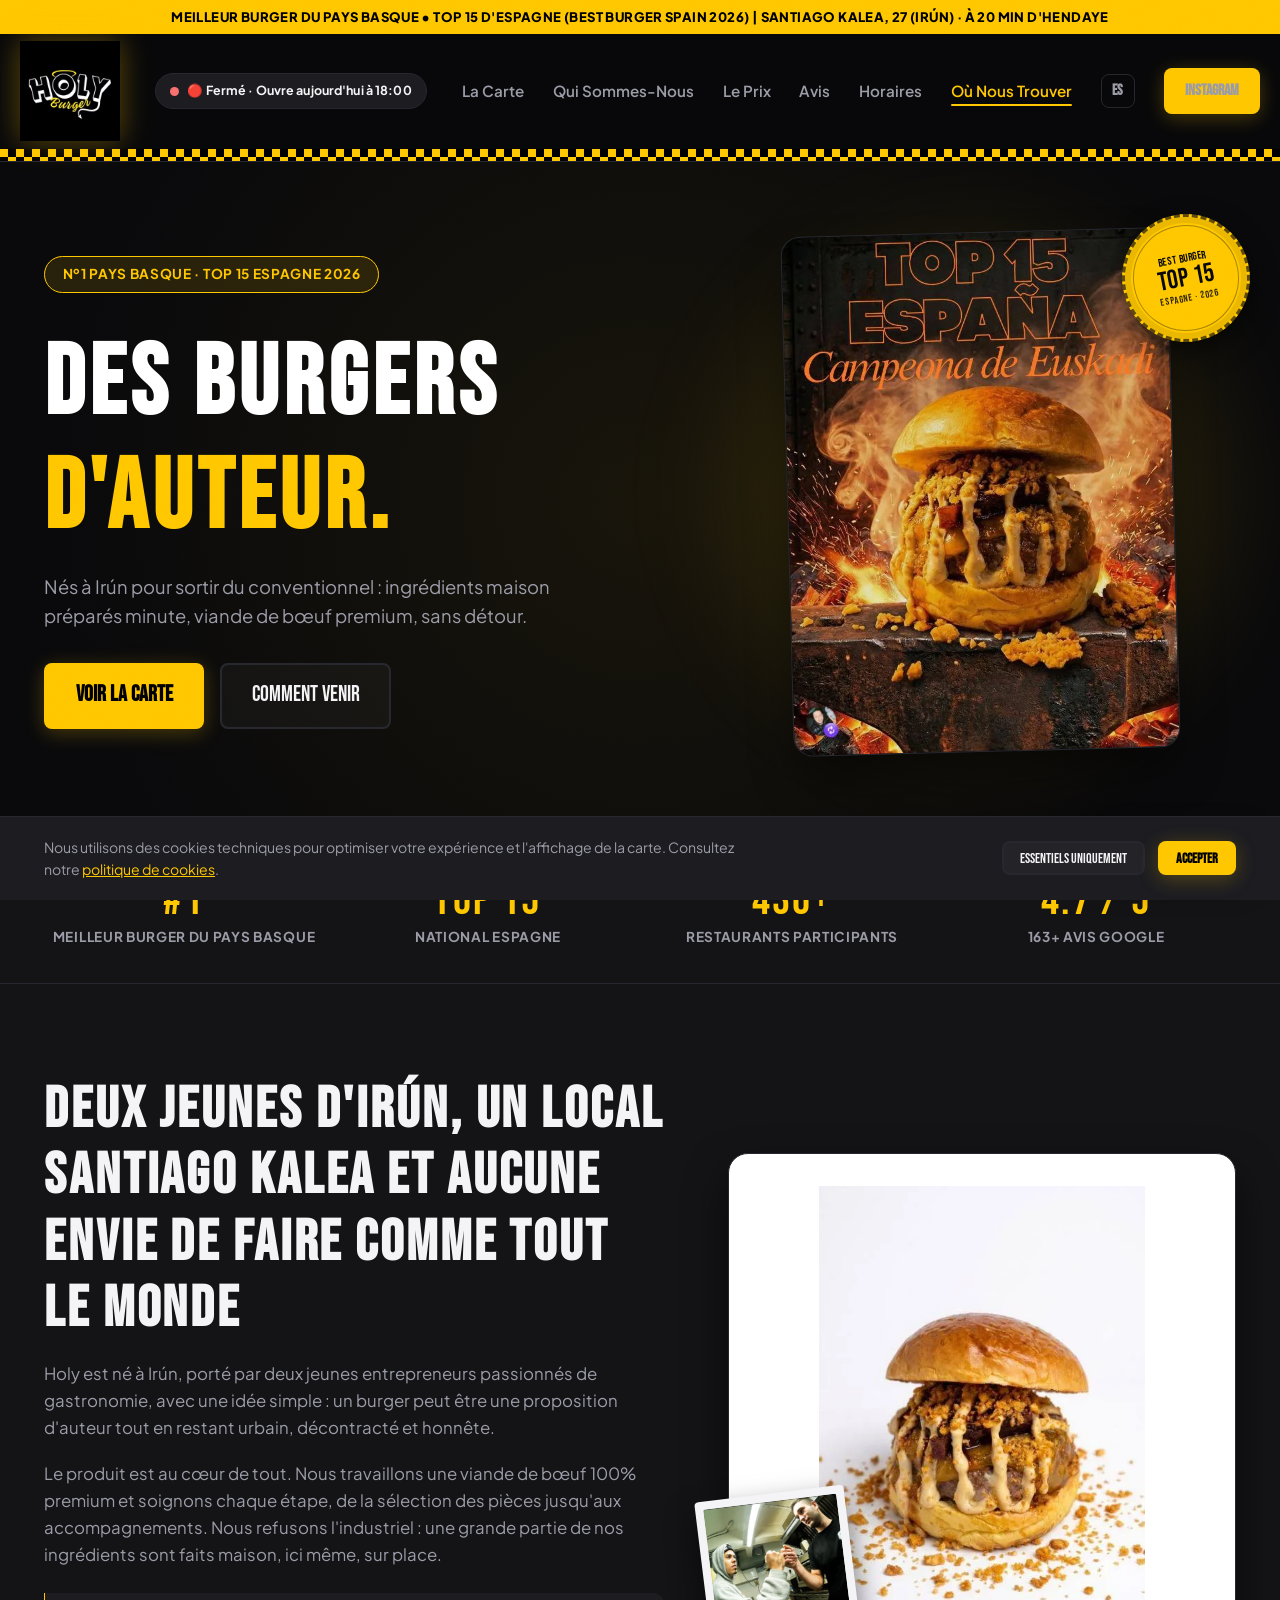
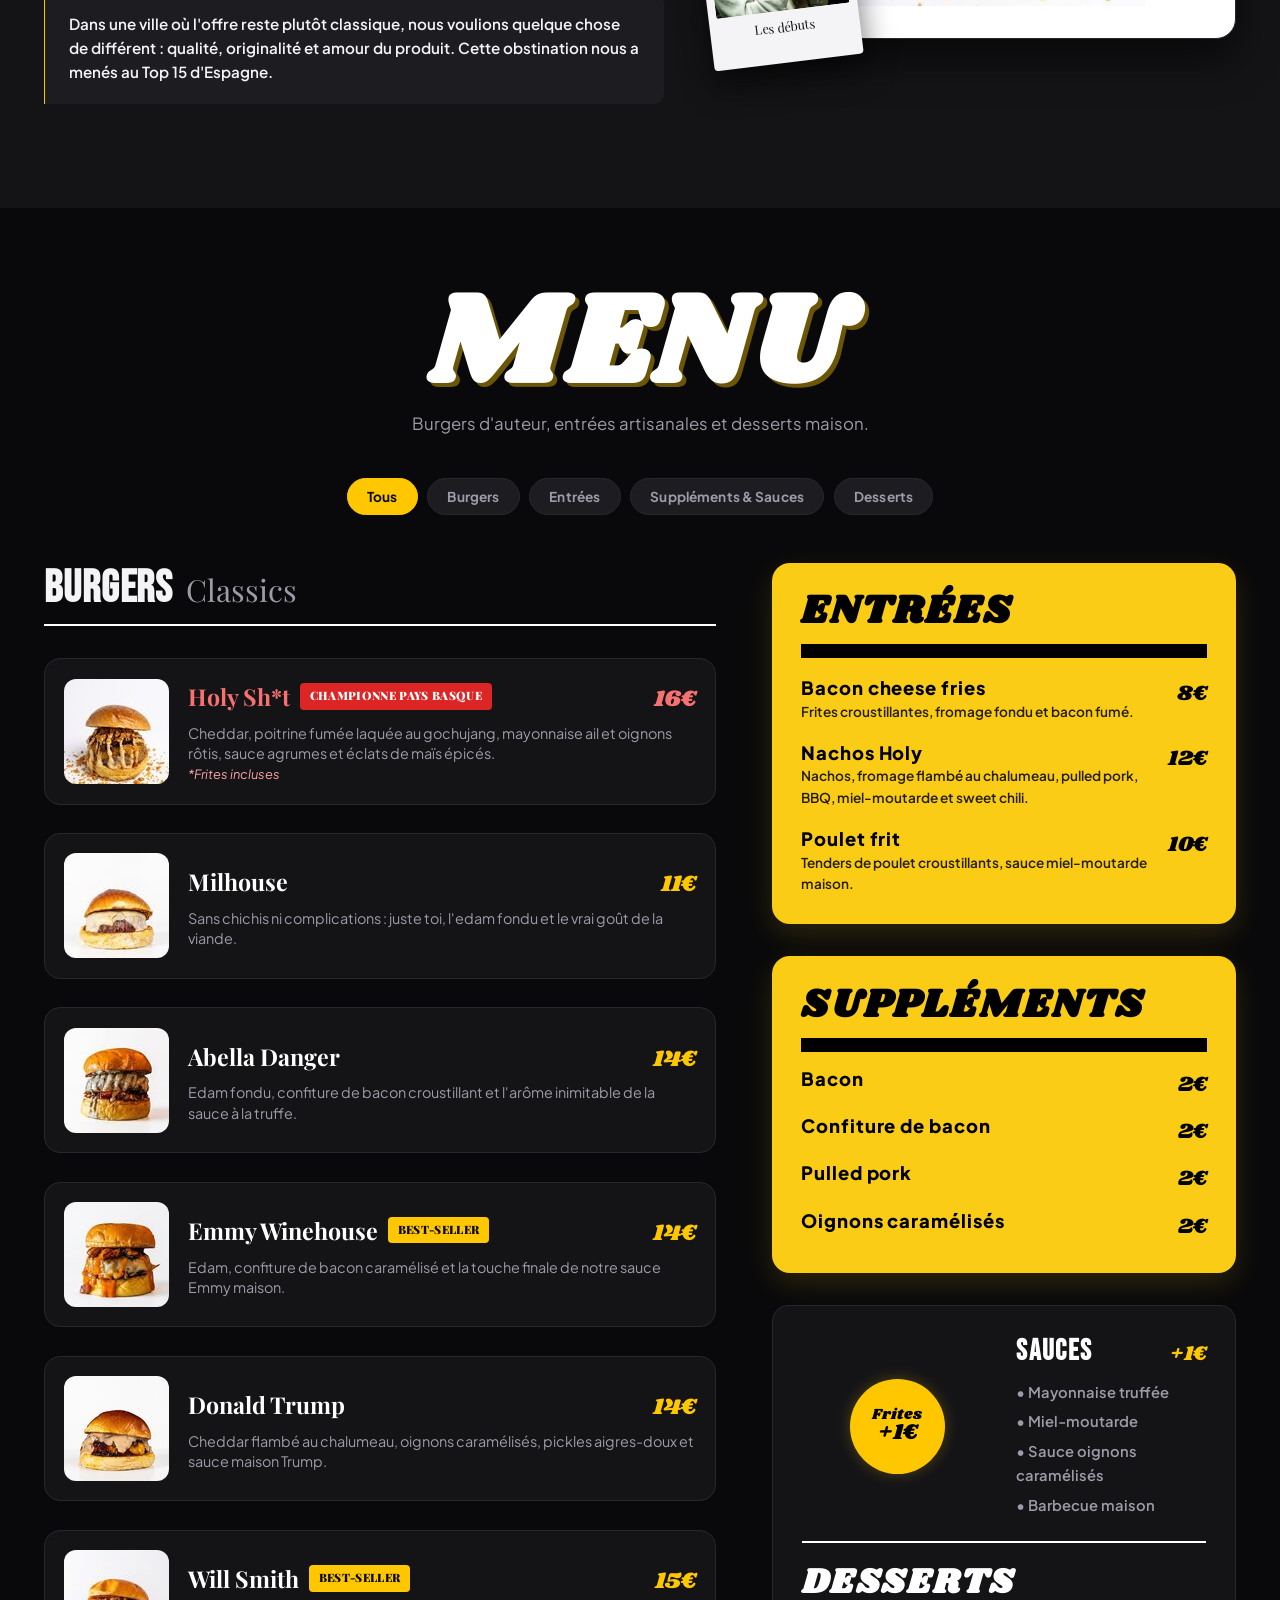
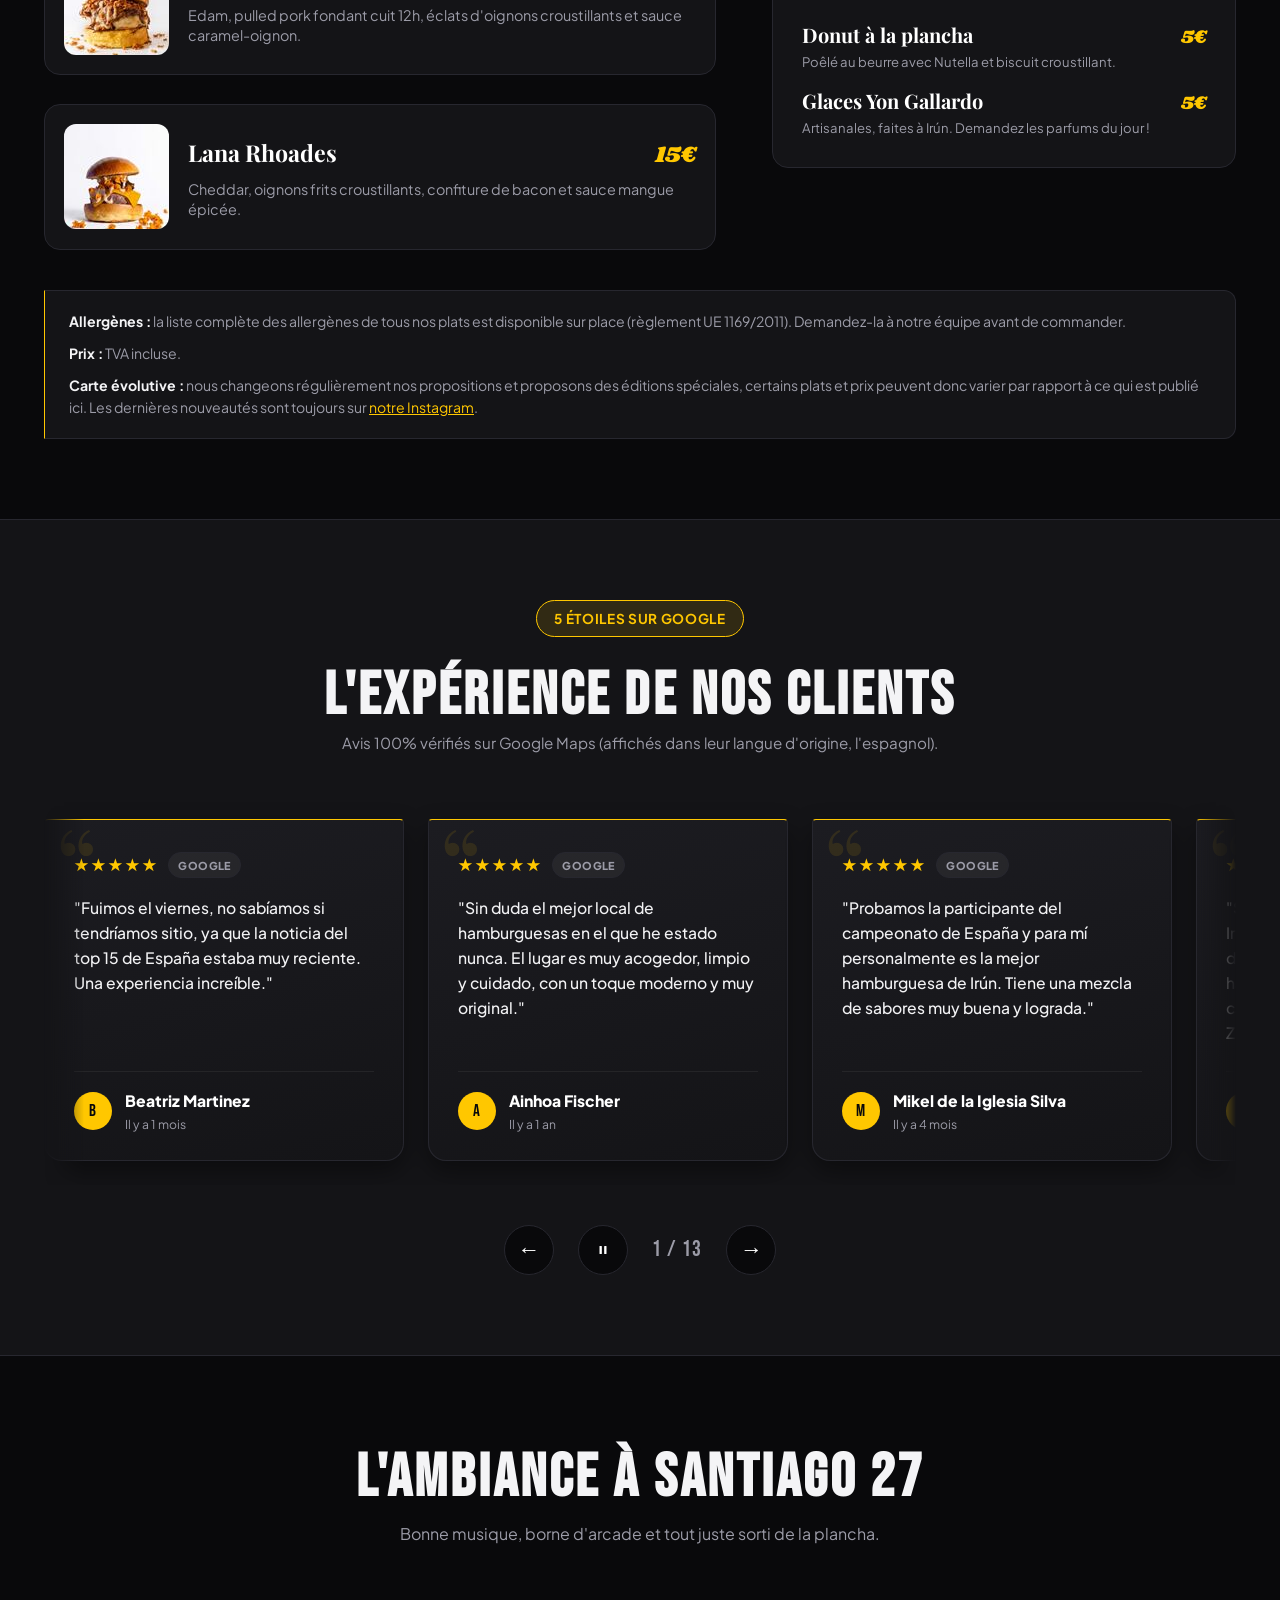
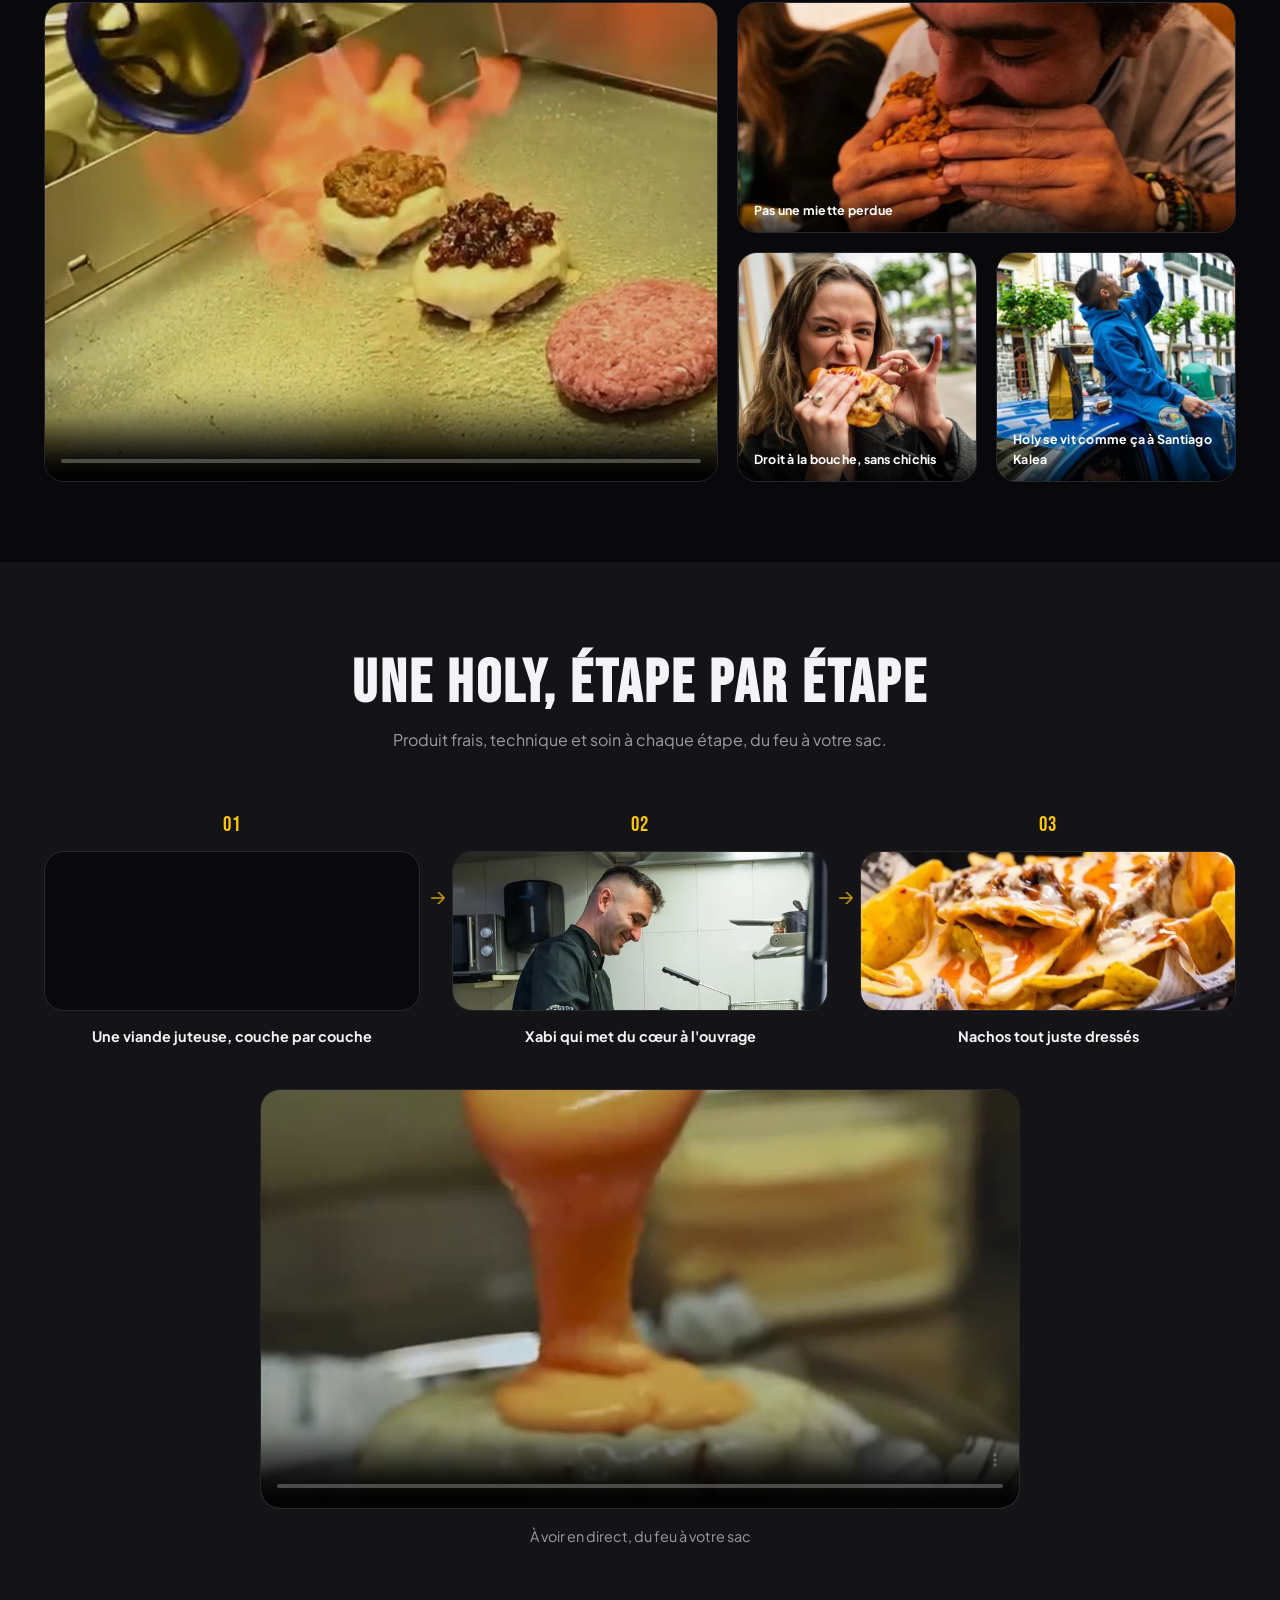
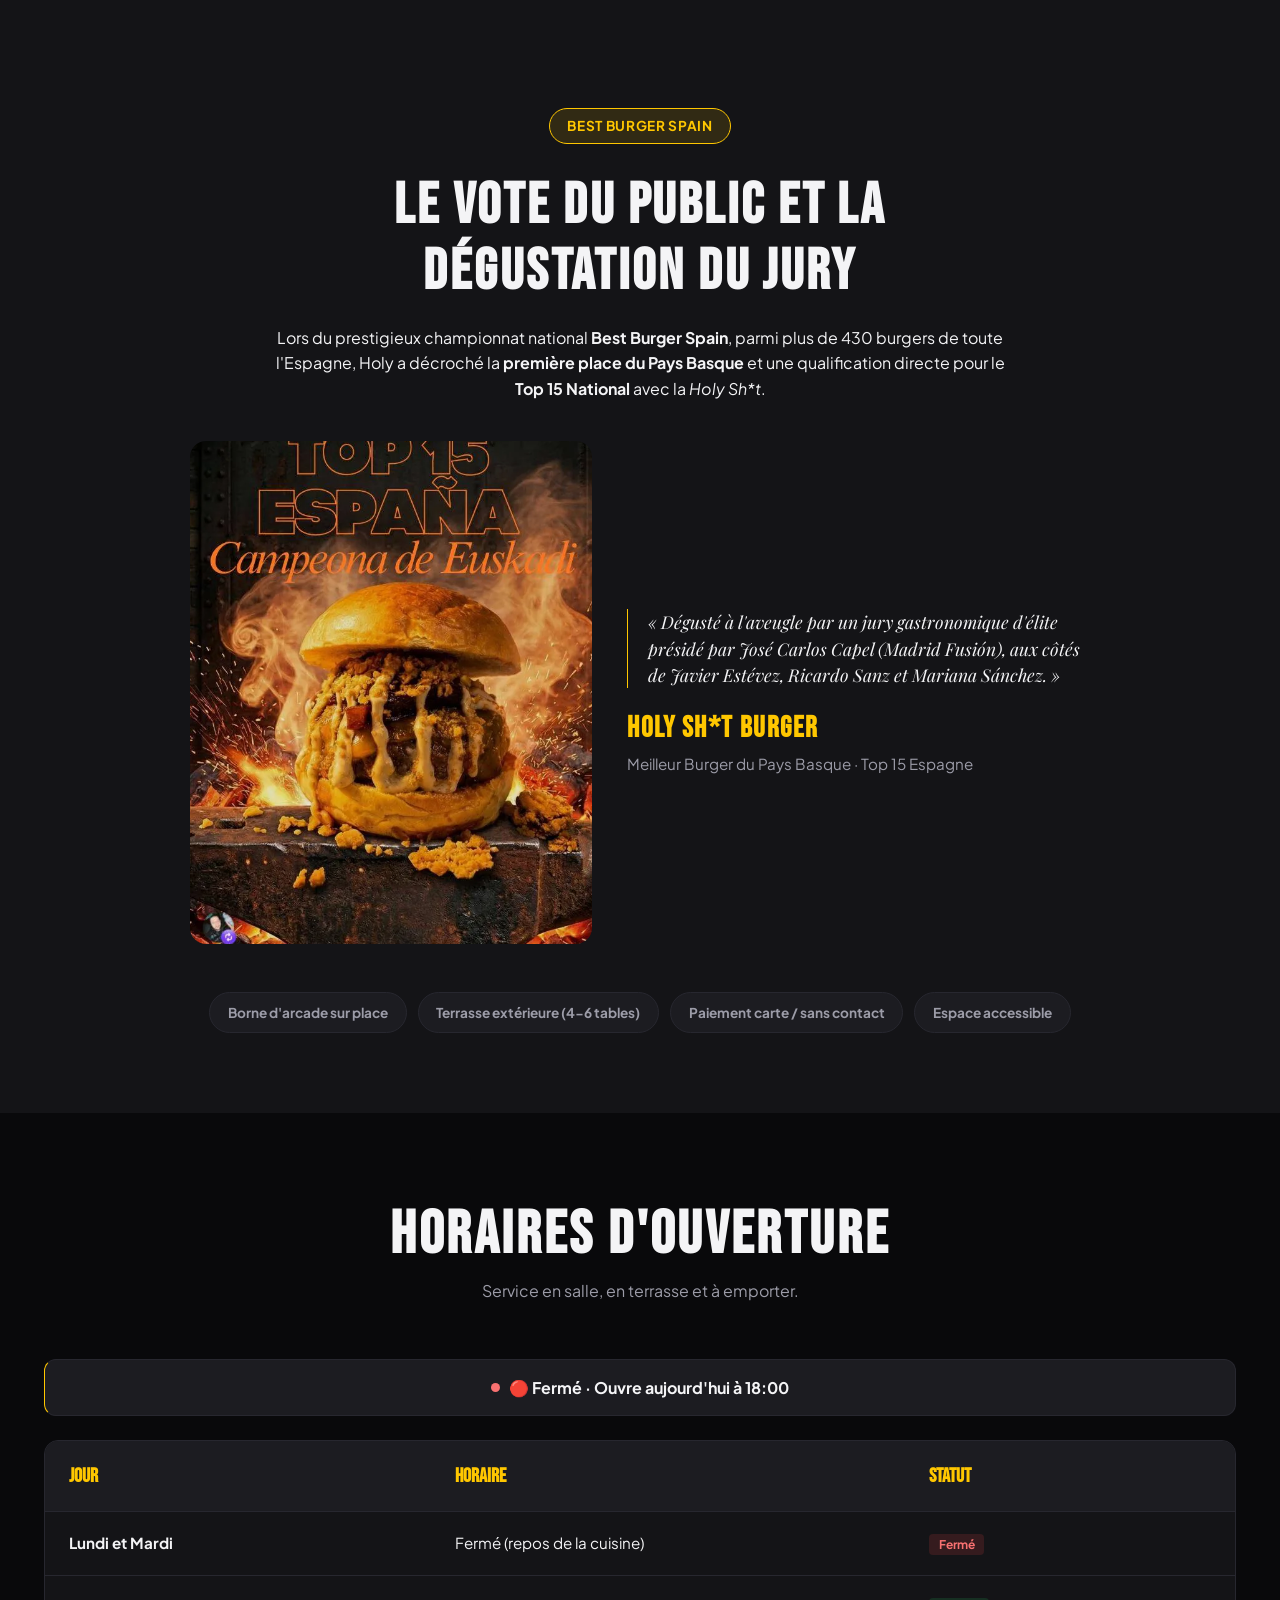
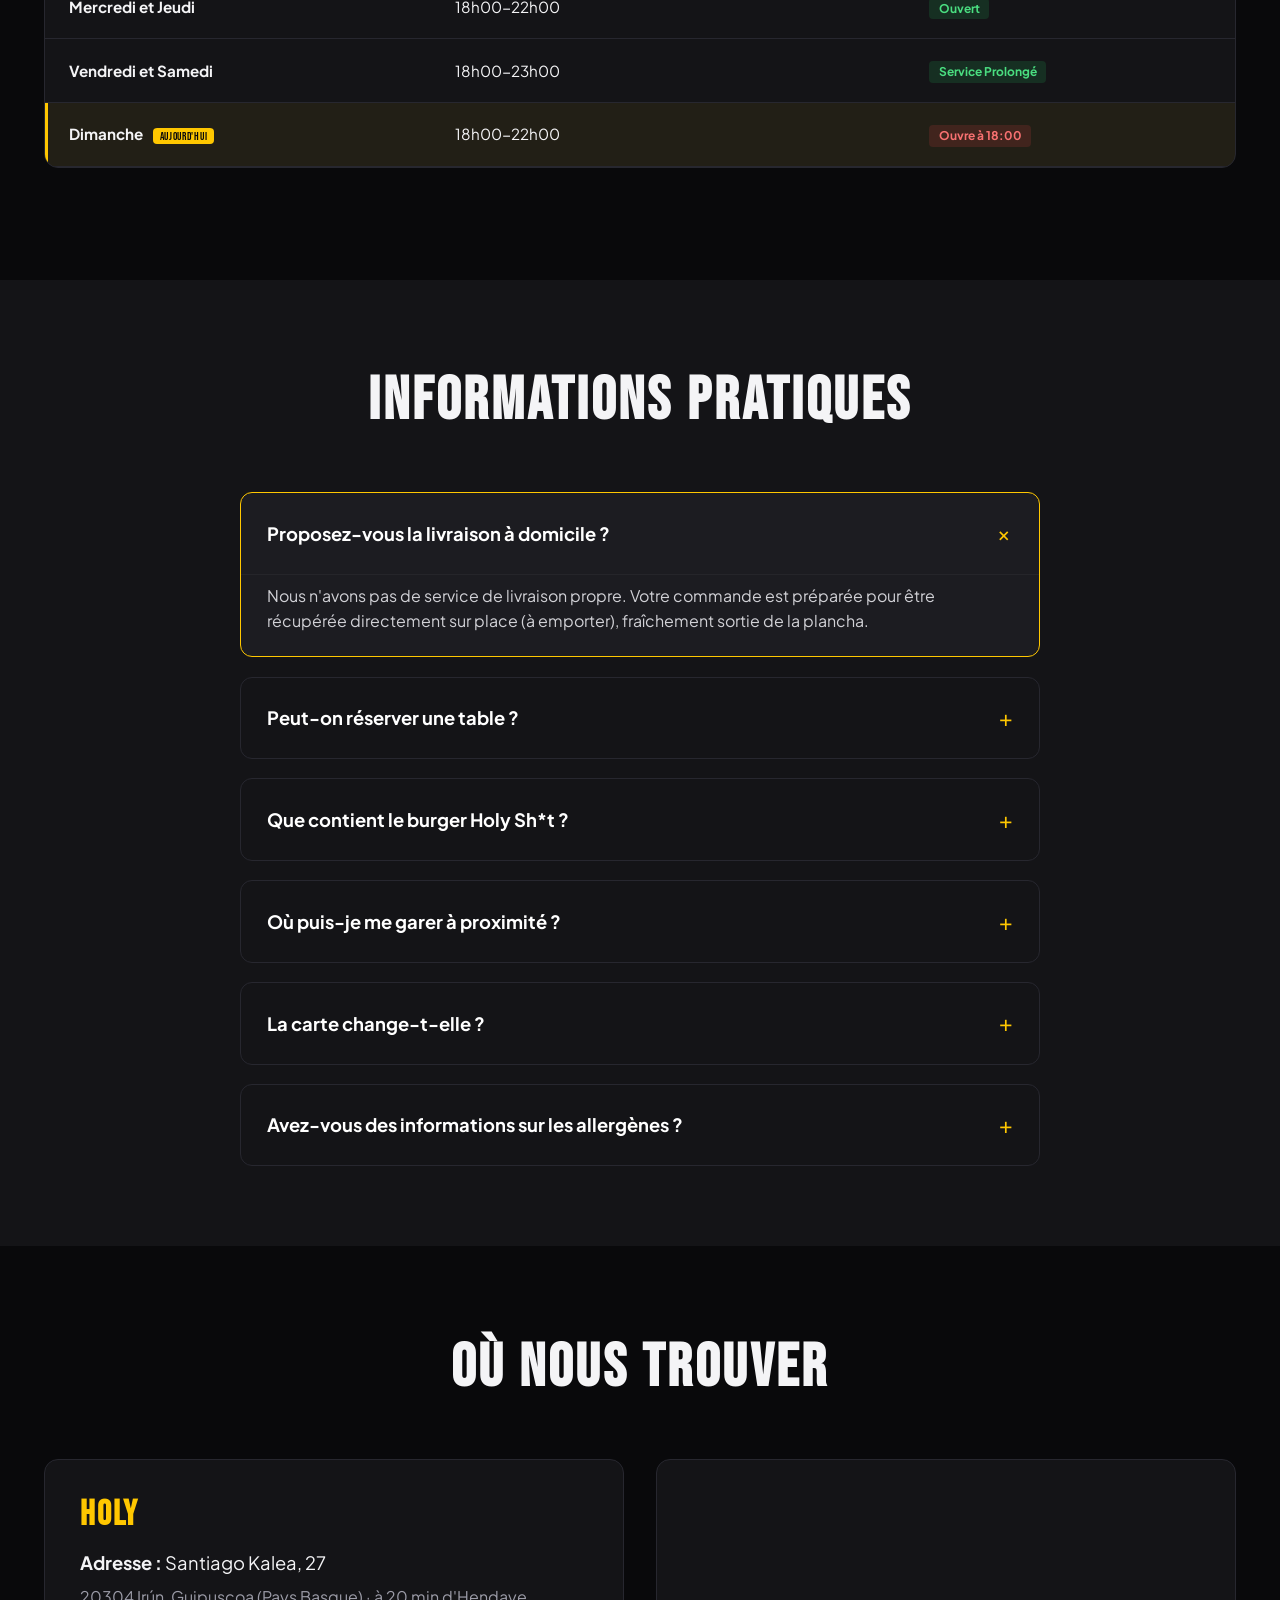
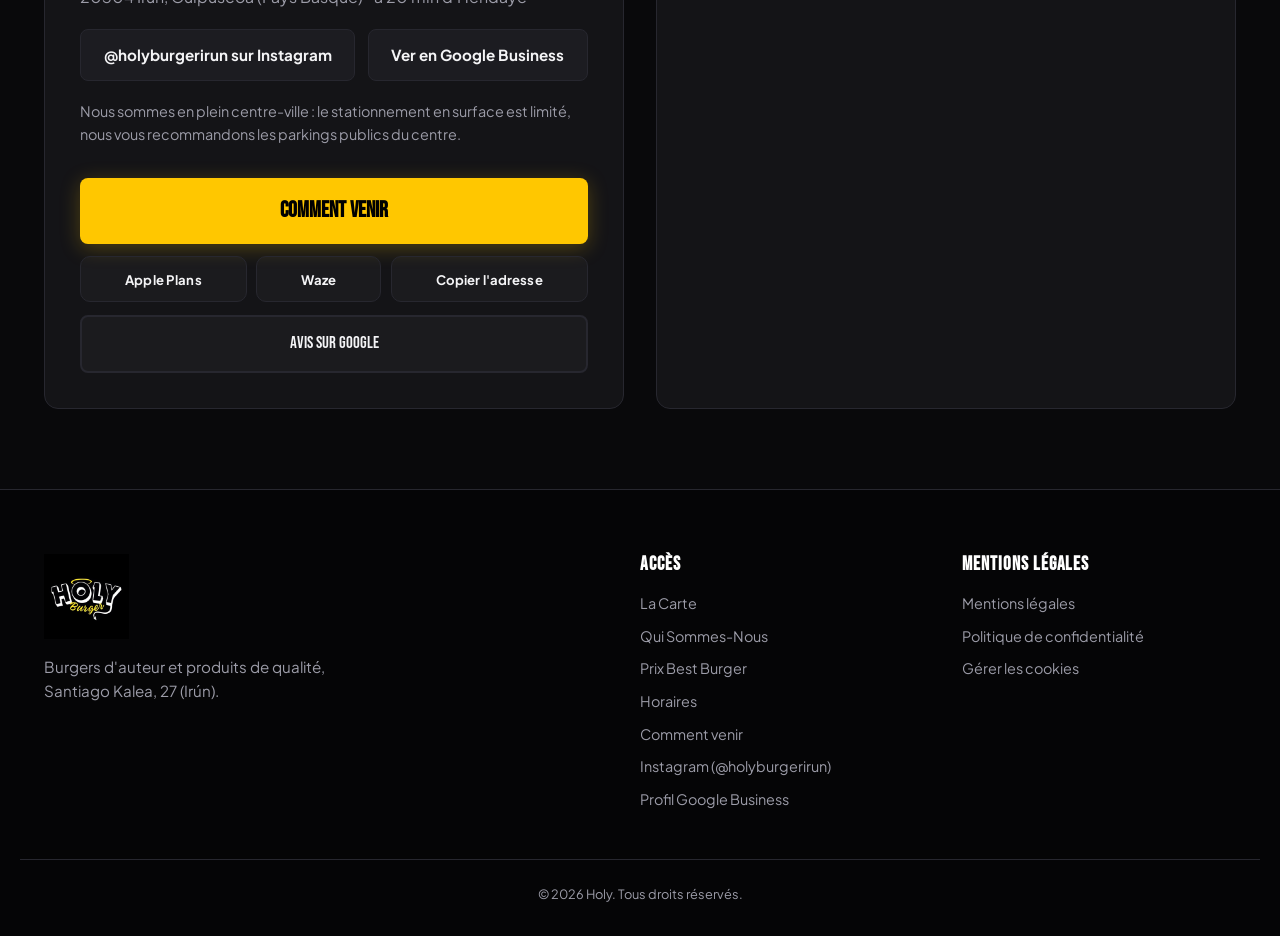
==== commit 8502d73a: "Guidelines: color-scheme dark, overscroll-behavior en modales, touch-action, transition explicita, d" ====
--- a/fr/index.html
+++ b/fr/index.html
@@ -388,8 +388,8 @@
         <div class="stat-label">Restaurants Participants</div>
       </div>
       <div>
-        <div class="stat-number font-display">4.7 / 5</div>
-        <div class="stat-label">163+ Avis Google</div>
+        <div class="stat-number font-display">4.7&nbsp;/&nbsp;5</div>
+        <div class="stat-label">163+&nbsp;Avis Google</div>
       </div>
     </div>
   </section>
@@ -421,6 +421,7 @@
           <img src="../img/holy-shit.JPG"
              onerror="this.onerror=null; this.src='../img/foto-premio.JPG'"
              alt="Burger artisanal Holy à Irún"
+             width="469" height="604"
              loading="lazy" decoding="async"
              style="cursor: zoom-in;" tabindex="0" role="button"
              aria-label="Agrandir la photo du burger artisanal Holy"
@@ -861,6 +862,9 @@
 
       <div class="slider-nav-bar">
         <button class="slider-arrow-btn" id="prevTrackBtn" aria-label="Défiler à gauche">←</button>
+        <button class="slider-arrow-btn slider-pause-btn" id="carouselPauseBtn" aria-label="Mettre en pause le défilement automatique" aria-pressed="false">
+          <svg id="carouselPauseIcon" viewBox="0 0 24 24" fill="currentColor" width="14" height="14" aria-hidden="true"><rect x="6" y="5" width="4" height="14" rx="1"/><rect x="14" y="5" width="4" height="14" rx="1"/></svg>
+        </button>
         <span class="slider-counter" id="trackCounterText">1 / 13</span>
         <button class="slider-arrow-btn" id="nextTrackBtn" aria-label="Défiler à droite">→</button>
       </div>
@@ -996,7 +1000,7 @@
       <div class="premio-spotlight-media reveal">
         <picture>
           <source srcset="../img/foto-premio.webp" type="image/webp">
-          <img src="../img/foto-premio.JPG" alt="Prix Holy Sh*t Burger" class="premio-photo-framed" tabindex="0" role="button" aria-label="Agrandir la photo du prix Holy Sh*t Burger" onclick="openPhotoLightbox(this.src, this.alt)" onkeydown="if(event.key==='Enter'||event.key===' '){event.preventDefault();this.click();}">
+          <img src="../img/foto-premio.JPG" alt="Prix Holy Sh*t Burger" class="premio-photo-framed" width="645" height="868" tabindex="0" role="button" aria-label="Agrandir la photo du prix Holy Sh*t Burger" onclick="openPhotoLightbox(this.src, this.alt)" onkeydown="if(event.key==='Enter'||event.key===' '){event.preventDefault();this.click();}">
         </picture>
         <div>
           <blockquote class="premio-jury-quote">
@@ -1200,7 +1204,7 @@
   <footer>
     <div class="container footer-grid">
       <div>
-        <img src="../img/LOGO.jpg" alt="Holy Burger" style="height: 85px; width: auto; margin-bottom: 1rem;">
+        <img src="../img/LOGO.jpg" alt="Holy Burger" width="540" height="540" style="height: 85px; width: auto; margin-bottom: 1rem;">
         <p style="max-width: 320px; font-size: 0.95rem;">
           Burgers d'auteur et produits de qualité, Santiago Kalea, 27 (Irún).
         </p>
--- a/styles.css
+++ b/styles.css
@@ -12,13 +12,22 @@
       --font-body: 'Plus Jakarta Sans', sans-serif;
       --font-vintage: 'Playfair Display', serif;
       --font-retro-heavy: 'Shrikhand', cursive;
-      --transition: all 0.25s cubic-bezier(0.16, 1, 0.3, 1);
+      --transition: background-color 0.25s cubic-bezier(0.16, 1, 0.3, 1), border-color 0.25s cubic-bezier(0.16, 1, 0.3, 1), color 0.25s cubic-bezier(0.16, 1, 0.3, 1), transform 0.25s cubic-bezier(0.16, 1, 0.3, 1), box-shadow 0.25s cubic-bezier(0.16, 1, 0.3, 1), opacity 0.25s cubic-bezier(0.16, 1, 0.3, 1);
+    }
+
+    html {
+      color-scheme: dark;
     }
 
     *, *::before, *::after {
       box-sizing: border-box;
       margin: 0;
       padding: 0;
+    }
+
+    a, button, [role="button"] {
+      touch-action: manipulation;
+      -webkit-tap-highlight-color: rgba(255, 199, 0, 0.25);
     }
 
     body {
@@ -395,7 +404,7 @@
       border-radius: 12px;
       background: var(--bg-surface-elevated);
       border: 1px solid var(--border-subtle);
-      border-left: 3px solid var(--brand-yellow);
+      border-left: 1px solid var(--brand-yellow);
       font-size: 1rem;
       font-weight: 700;
       text-align: center;
@@ -591,7 +600,7 @@
     }
     .story-highlight-box {
       background: var(--bg-surface-elevated);
-      border-left: 4px solid var(--brand-yellow);
+      border-left: 1px solid var(--brand-yellow);
       padding: 1.2rem 1.5rem;
       border-radius: 0 10px 10px 0;
       margin: 1.5rem 0;
@@ -970,7 +979,7 @@
       margin-top: 2.5rem;
       background: var(--bg-surface);
       border: 1px solid var(--border-subtle);
-      border-left: 4px solid var(--brand-yellow);
+      border-left: 1px solid var(--brand-yellow);
       border-radius: 0 12px 12px 0;
       padding: 1.2rem 1.5rem;
       font-size: 0.88rem;
@@ -1010,7 +1019,7 @@
       width: 360px;
       background: linear-gradient(165deg, var(--bg-surface-elevated) 0%, var(--bg-surface) 100%);
       border: 1px solid var(--border-subtle);
-      border-top: 3px solid var(--brand-yellow);
+      border-top: 1px solid var(--brand-yellow);
       border-radius: 4px 4px 18px 18px;
       padding: 2rem 1.8rem 1.6rem;
       box-shadow: 0 10px 25px rgba(0,0,0,0.4);
@@ -1345,7 +1354,7 @@
       font-size: 1.1rem;
       line-height: 1.5;
       color: var(--text-main);
-      border-left: 3px solid var(--brand-yellow);
+      border-left: 1px solid var(--brand-yellow);
       padding-left: 1.2rem;
       margin: 0;
     }
@@ -1369,7 +1378,7 @@
     @media (max-width: 768px) {
       .premio-spotlight-media { grid-template-columns: 1fr; text-align: center; }
       .premio-photo-framed { aspect-ratio: 16 / 10; max-width: 420px; margin: 0 auto; }
-      .premio-jury-quote { border-left: none; border-top: 3px solid var(--brand-yellow); padding-left: 0; padding-top: 1rem; }
+      .premio-jury-quote { border-left: none; border-top: 1px solid var(--brand-yellow); padding-left: 0; padding-top: 1rem; }
     }
 
     /* HORARIOS */
@@ -1581,6 +1590,7 @@
       align-items: center;
       justify-content: center;
       padding: 1.5rem;
+      overscroll-behavior: contain;
       opacity: 0;
       pointer-events: none;
       transition: opacity 0.3s ease;
@@ -1597,6 +1607,7 @@
       width: 100%;
       padding: 2.2rem;
       position: relative;
+      overscroll-behavior: contain;
       transform: translateY(20px);
       transition: transform 0.3s ease;
     }
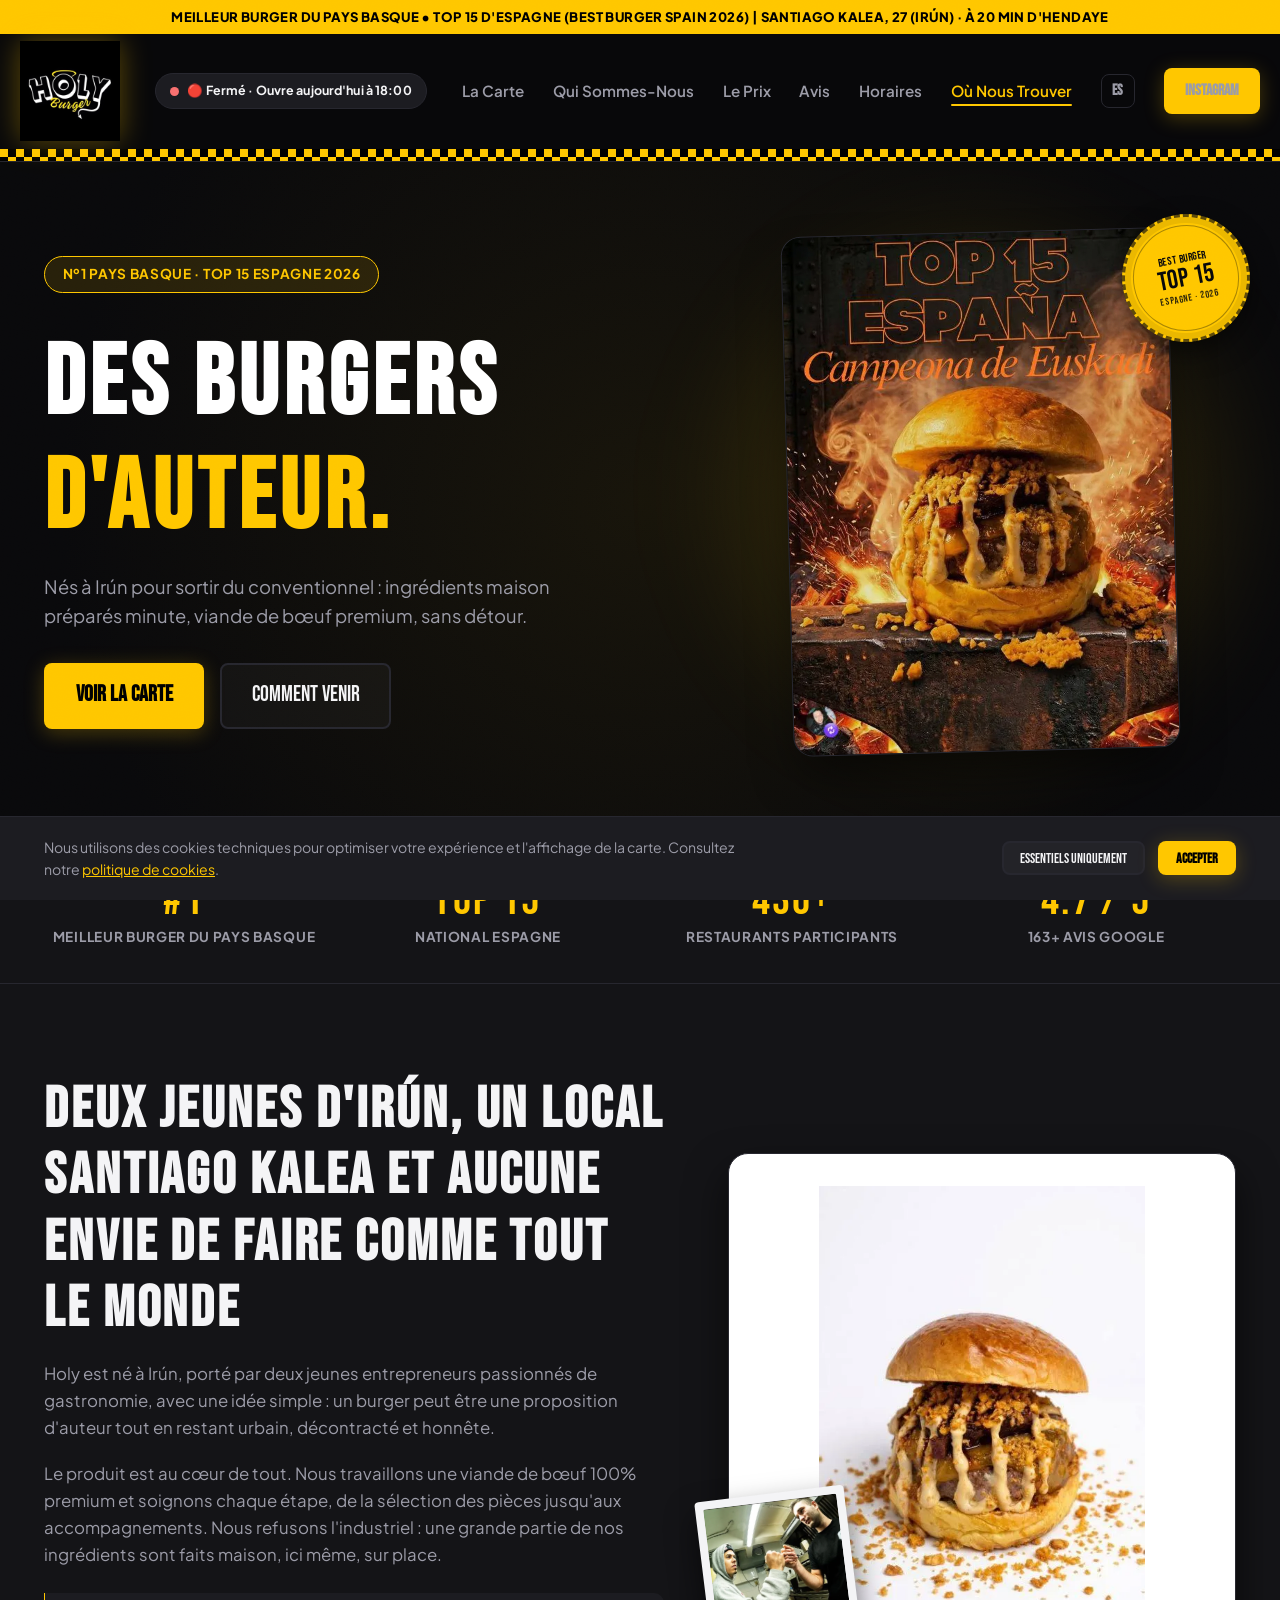
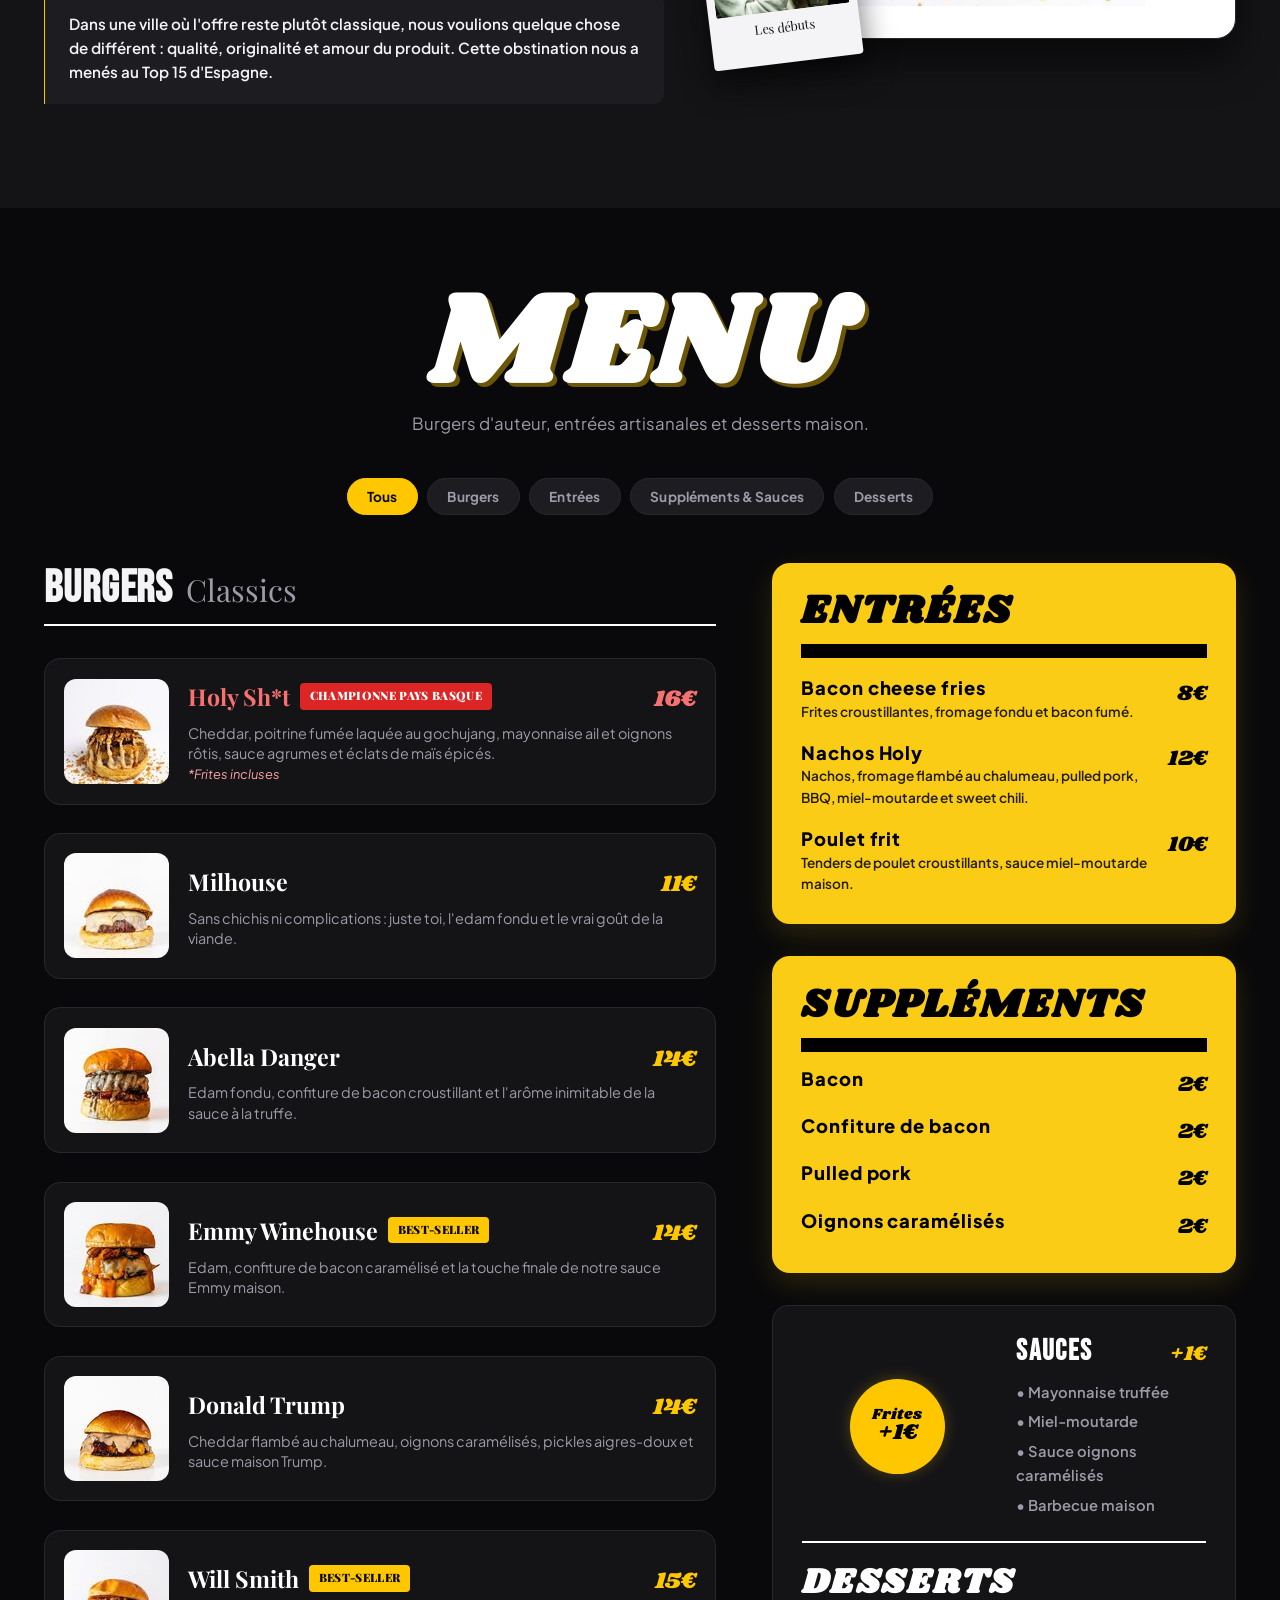
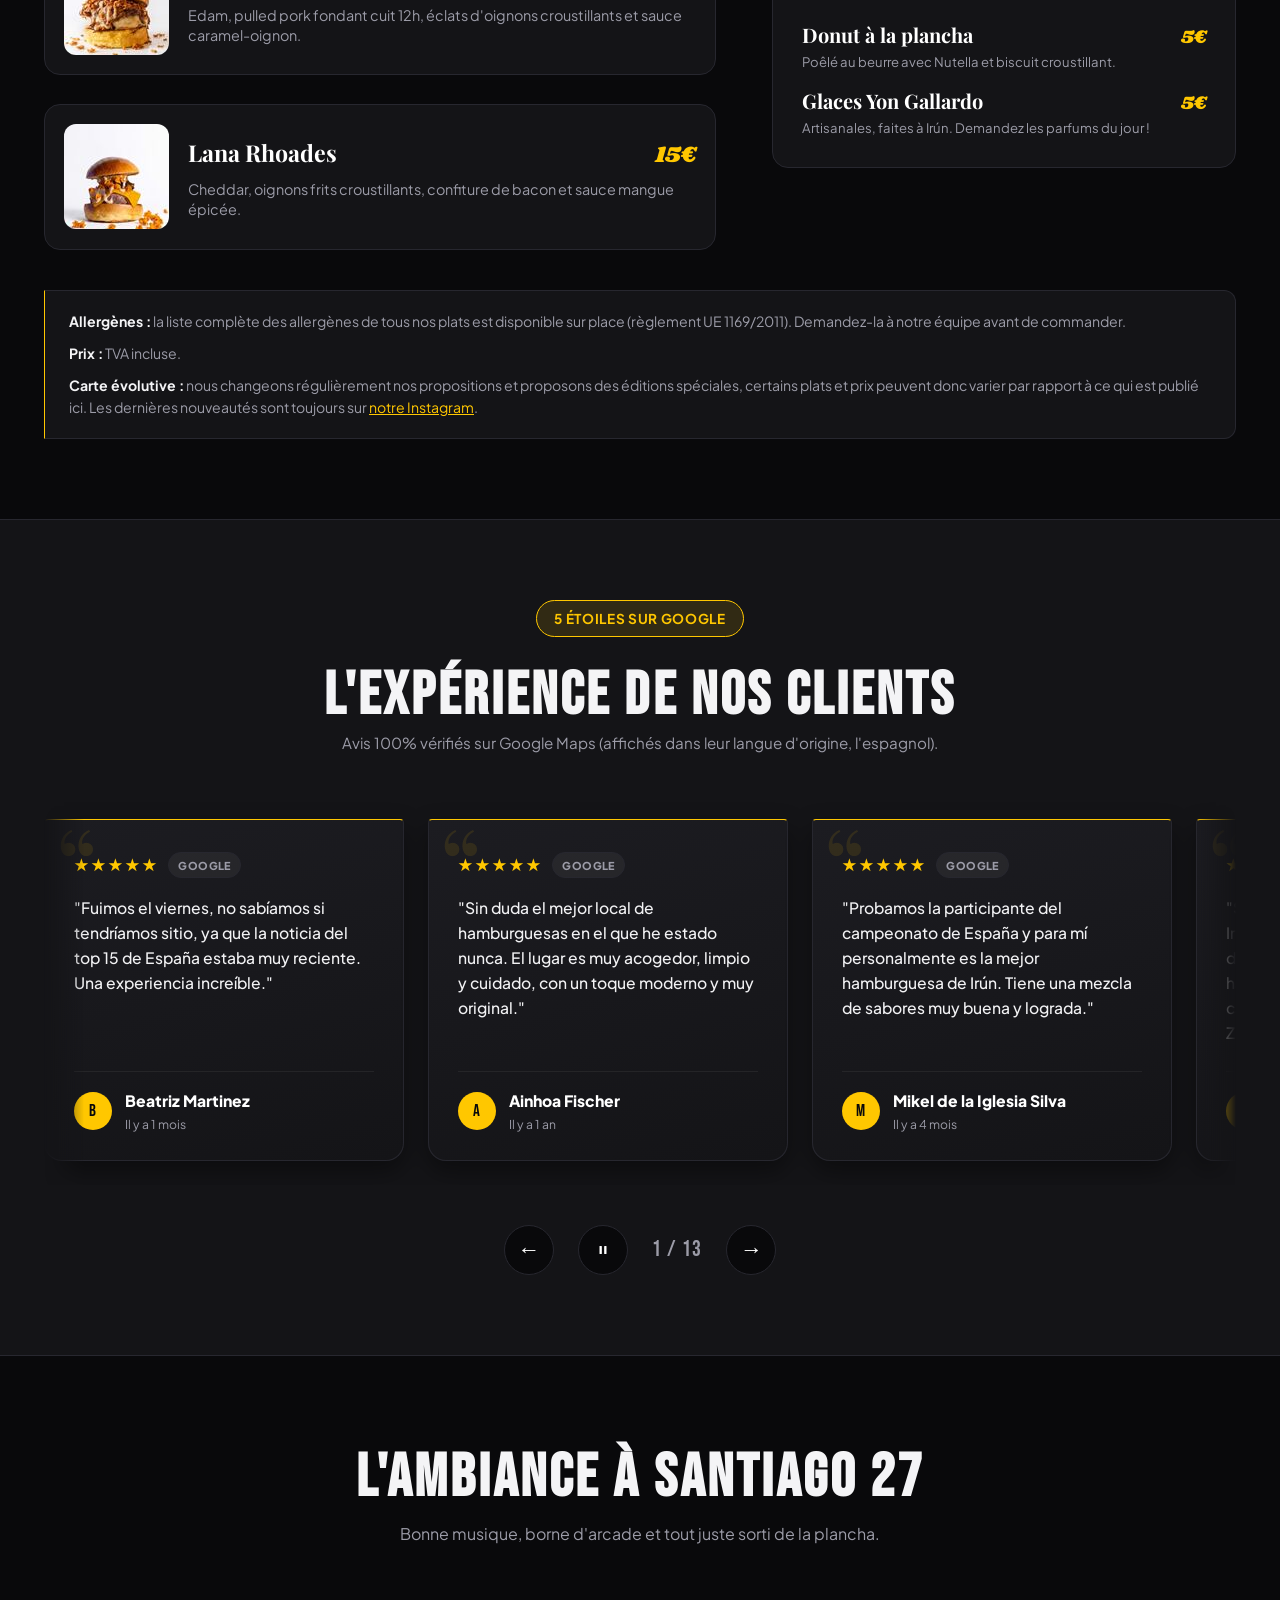
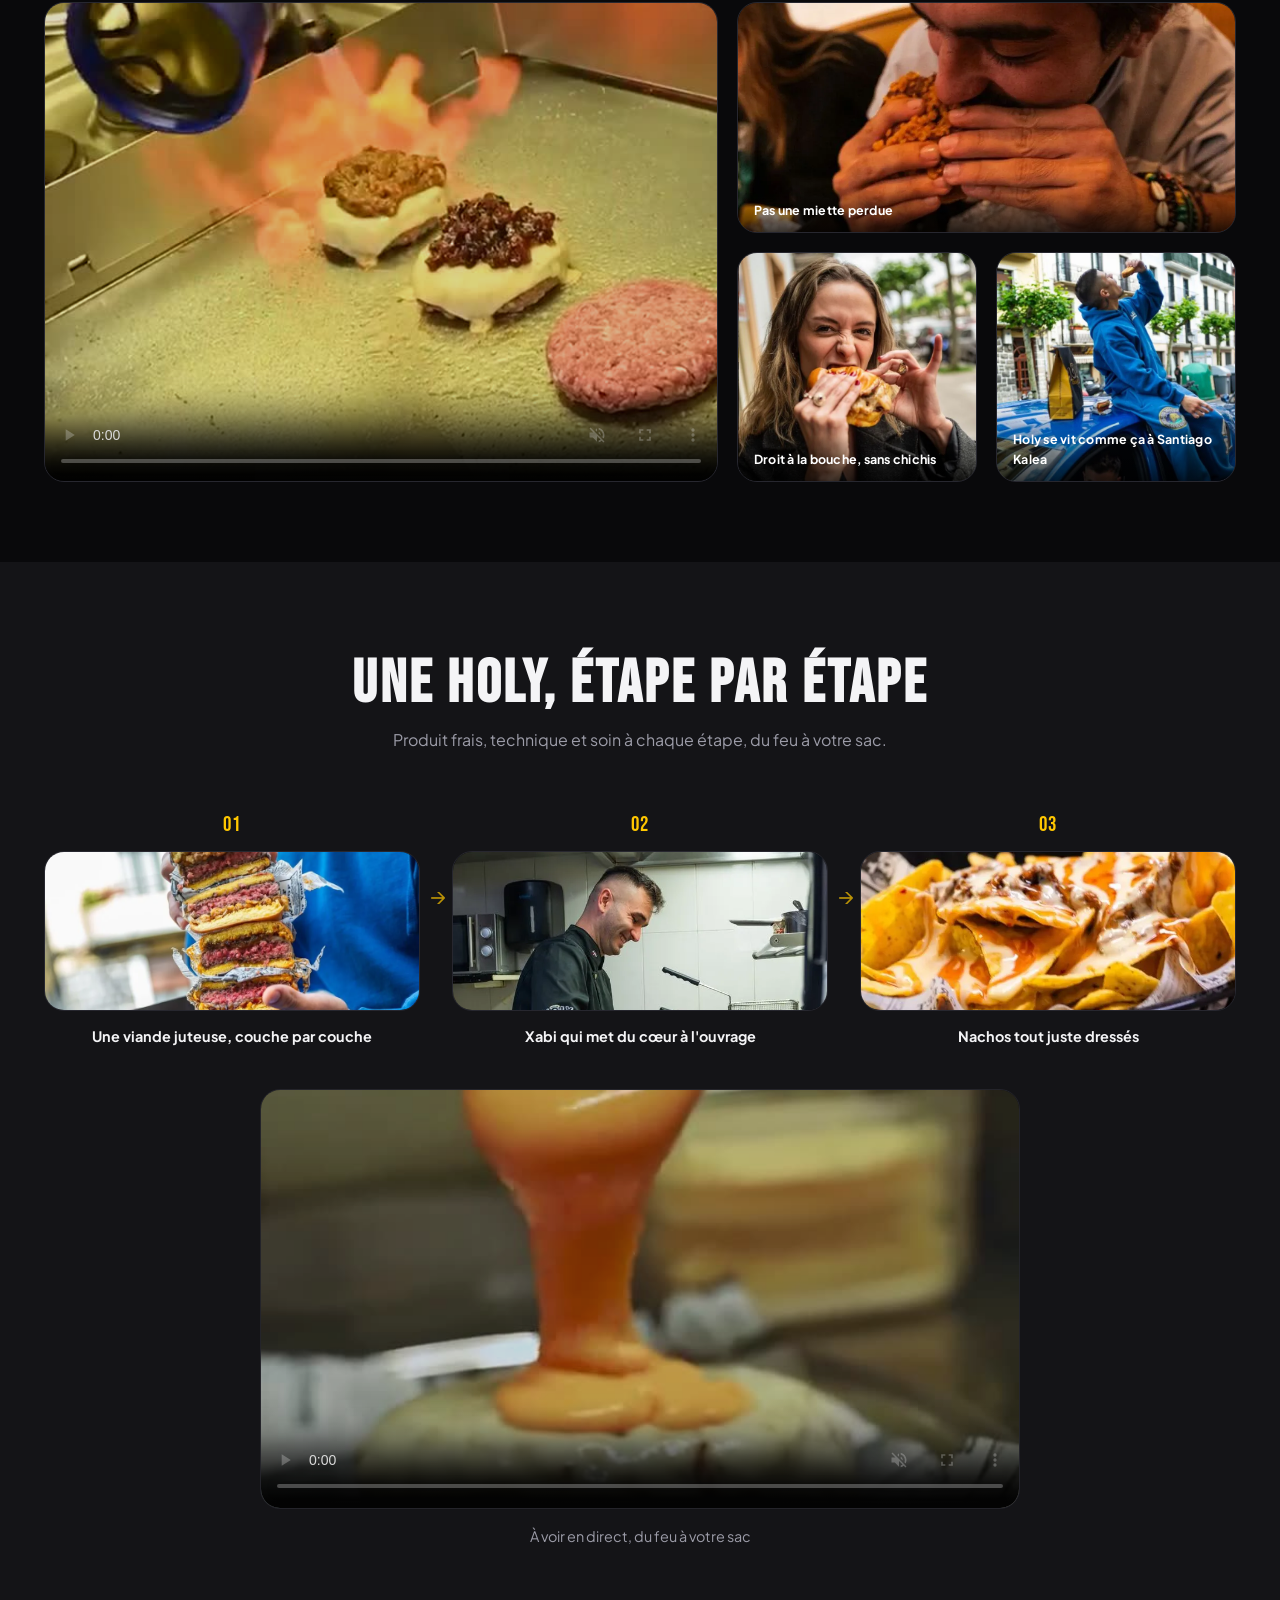
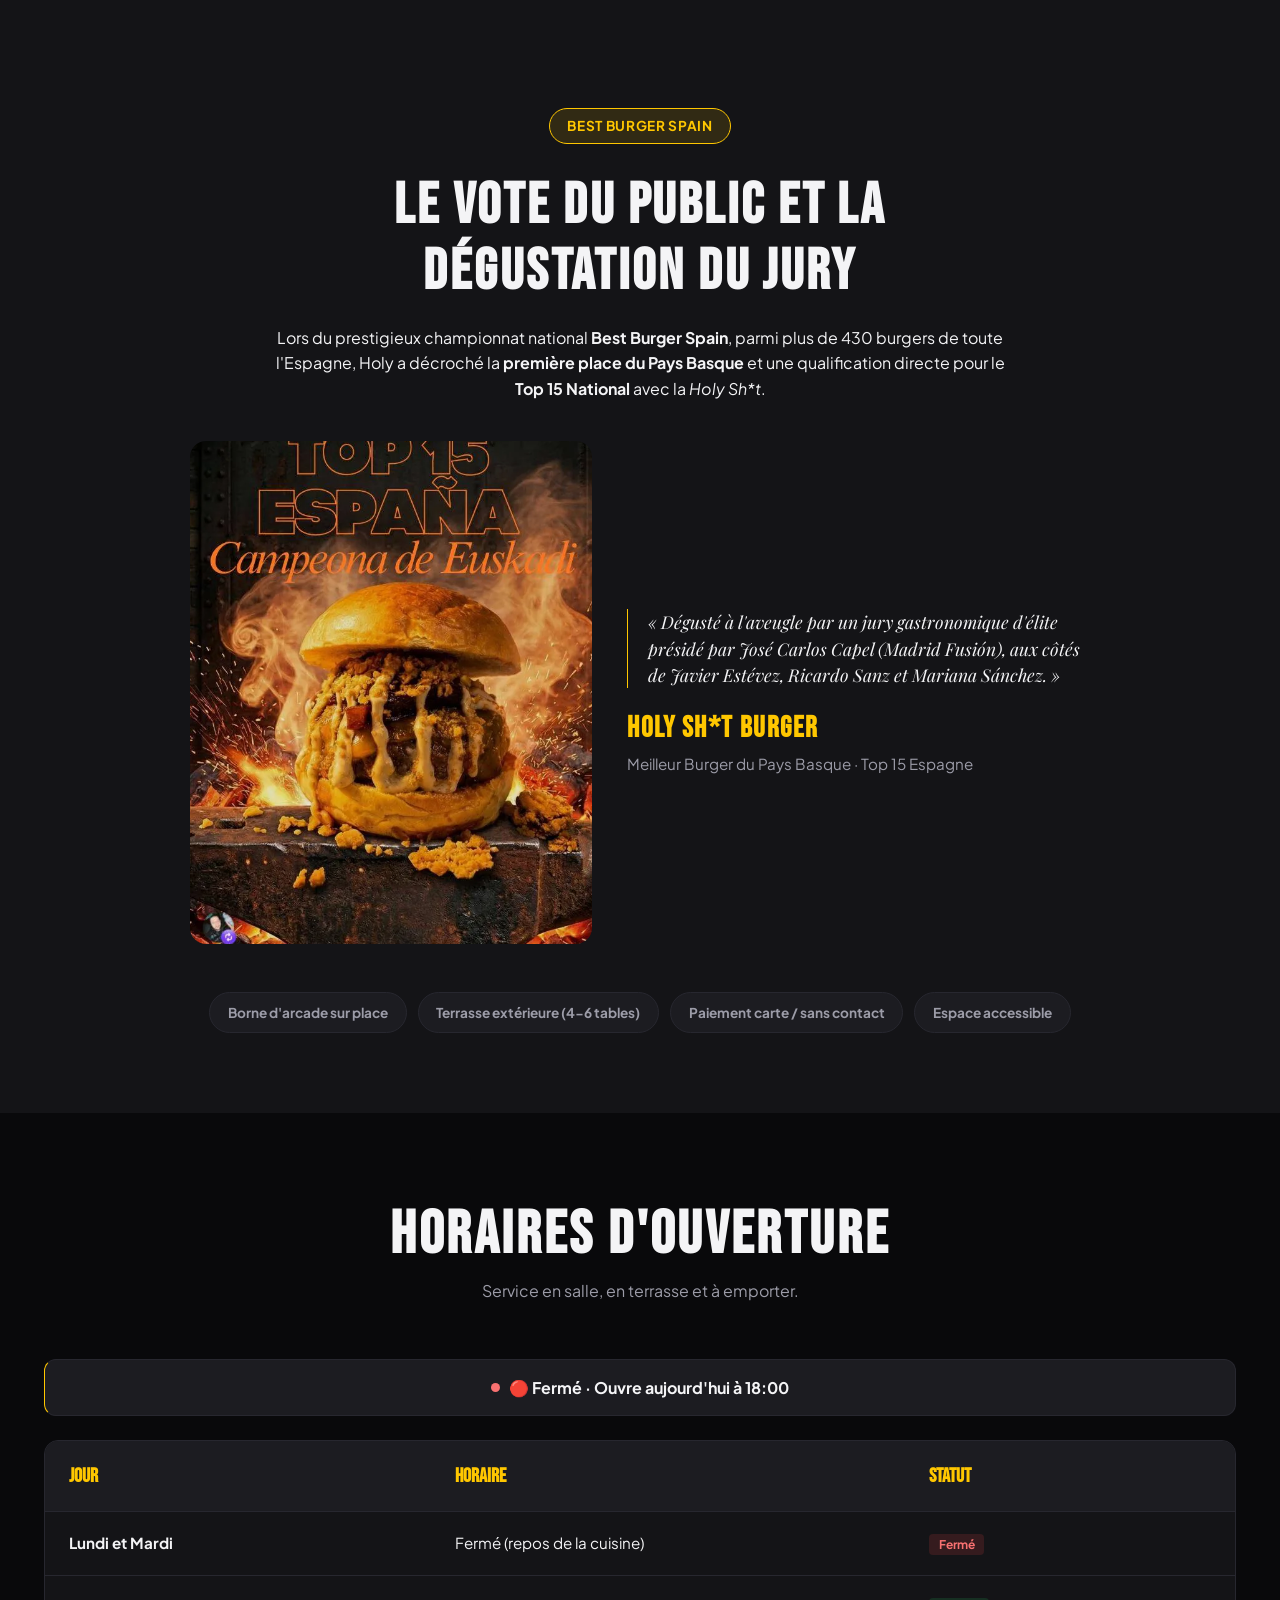
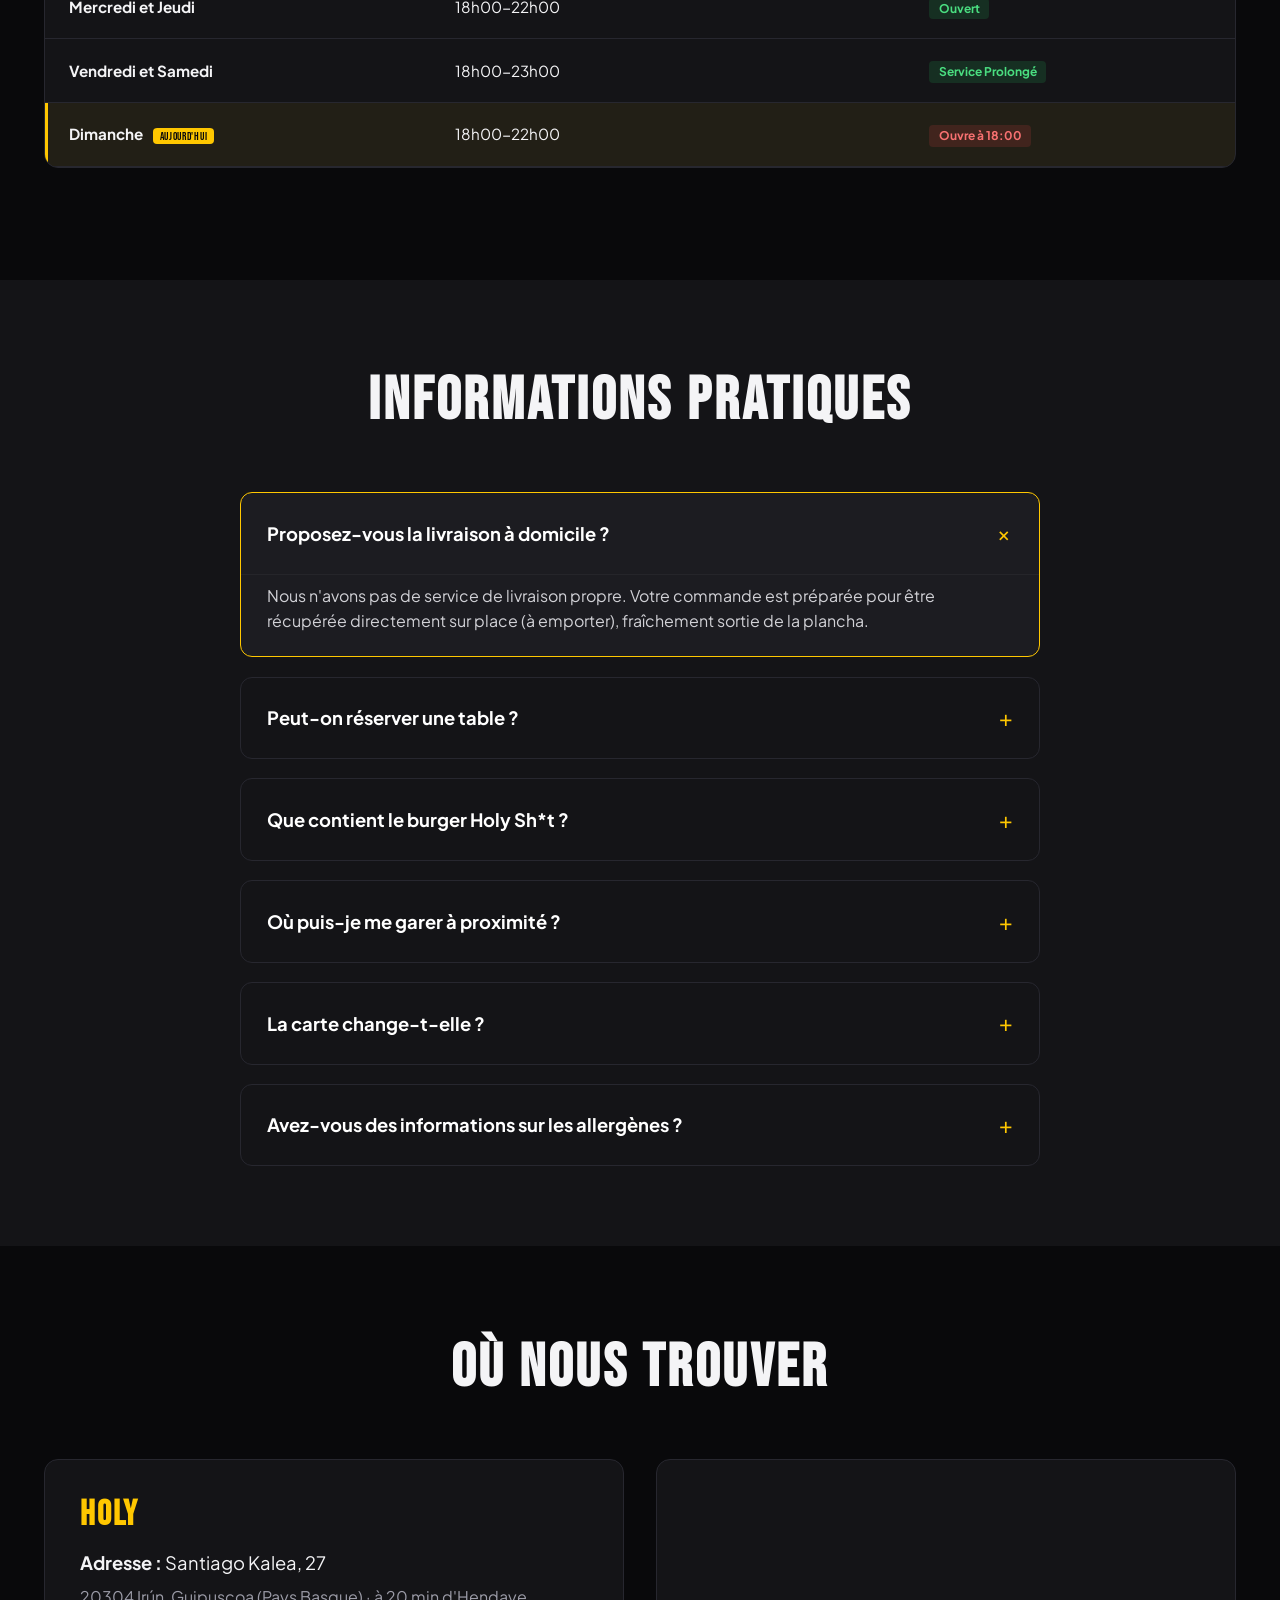
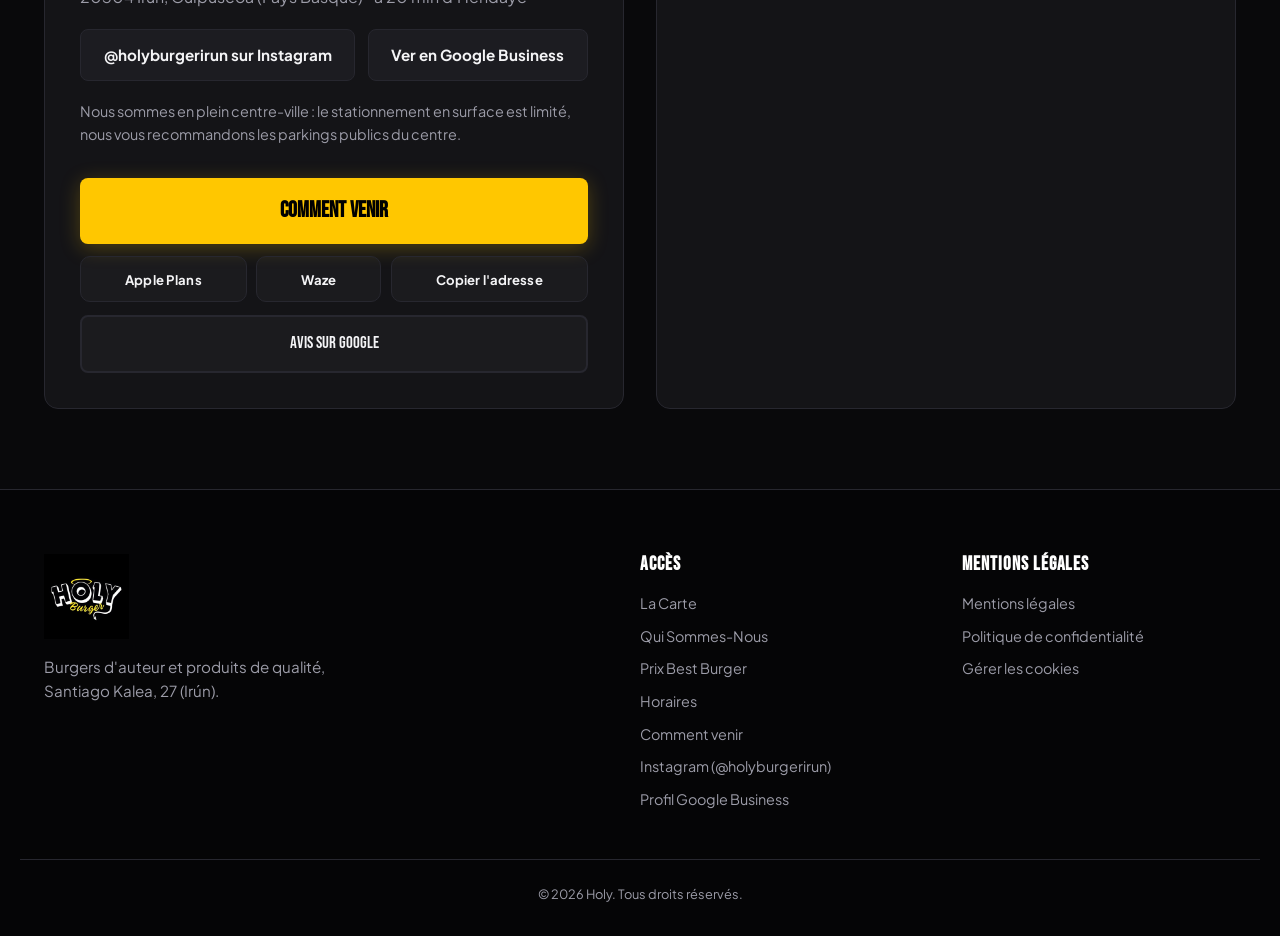
==== commit 70e89d76: "Fix definitivo overflow movil: logo con aspect-ratio real (540x540, no 230x100 que ensanchaba el nav" ====
--- a/fr/index.html
+++ b/fr/index.html
@@ -2,7 +2,7 @@
 <html lang="fr" class="scroll-smooth">
 <head>
   <meta charset="UTF-8">
-  <meta name="viewport" content="width=device-width, initial-scale=1.0">
+  <meta name="viewport" content="width=device-width, initial-scale=1.0, maximum-scale=1.0, user-scalable=no">
   <title>Holy | Burger d'Auteur à Irún, à 20 min de Hendaye</title>
 
   <!-- SEO & Geo Local -->
@@ -308,7 +308,7 @@
   <header class="navbar">
     <div class="container navbar-inner">
       <a href="#" class="brand-logo-wrap" aria-label="Holy, accueil">
-        <img src="../img/LOGO.jpg" alt="Holy" class="brand-logo-img" width="230" height="100">
+        <img src="../img/LOGO.jpg" alt="Holy" class="brand-logo-img" width="540" height="540">
       </a>
       <div class="live-badge" id="liveBadge" aria-live="polite">
         <span class="live-dot" id="liveDot" aria-hidden="true"></span>
@@ -1250,17 +1250,6 @@
     <img id="photoLightboxImg" src="" alt="" class="photo-lightbox-img">
   </div>
 
-  <!-- BOTÓN FLOTANTE: COMPARTIR (solo si el dispositivo lo soporta) -->
-  <button type="button" class="floating-cta floating-share" id="shareBtn" aria-label="Partager le site de Holy" data-track="click_compartir" hidden>
-    <svg viewBox="0 0 24 24" fill="none" stroke="currentColor" stroke-width="2.4" stroke-linecap="round" stroke-linejoin="round" aria-hidden="true"><circle cx="18" cy="5" r="3"/><circle cx="6" cy="12" r="3"/><circle cx="18" cy="19" r="3"/><path d="M8.6 13.5 15.4 17.5M15.4 6.5 8.6 10.5"/></svg>
-  </button>
-
-  <!-- CTA FLOTANTE: CÓMO LLEGAR -->
-  <a href="https://maps.google.com/?q=43.3412759,-1.7868546" target="_blank" rel="noopener" class="floating-cta" id="floatingCta" aria-label="Comment venir chez Holy sur Google Maps" data-track="click_como_llegar_flotante">
-    <svg viewBox="0 0 24 24" fill="none" stroke="currentColor" stroke-width="2.4" stroke-linecap="round" stroke-linejoin="round" aria-hidden="true"><path d="M12 22s8-7.58 8-13a8 8 0 1 0-16 0c0 5.42 8 13 8 13Z"/><circle cx="12" cy="9" r="2.8"/></svg>
-    <span class="cta-full-text">COMMENT VENIR</span>
-  </a>
-
   <!-- COOKIES BANNER -->
   <div class="cookie-banner" id="cookieBanner">
     <div class="container cookie-inner">
--- a/styles.css
+++ b/styles.css
@@ -1,3 +1,19 @@
+html, body {
+  width: 100% !important;
+  max-width: 100vw !important;
+  overflow-x: hidden !important;
+  position: relative;
+  margin: 0;
+  padding: 0;
+}
+*, *::before, *::after {
+  box-sizing: border-box !important;
+}
+img, video, iframe, svg, table {
+  max-width: 100% !important;
+  height: auto;
+}
+
 :root {
       --bg-dark: #09090b;
       --bg-surface: #141417;
@@ -20,7 +36,6 @@
     }
 
     *, *::before, *::after {
-      box-sizing: border-box;
       margin: 0;
       padding: 0;
     }
@@ -35,7 +50,6 @@
       color: var(--text-main);
       font-family: var(--font-body);
       line-height: 1.6;
-      overflow-x: hidden;
       -webkit-font-smoothing: antialiased;
     }
 
@@ -130,6 +144,11 @@
       .award-seal { width: 96px; height: 96px; top: -10px; right: -6px; }
       .award-seal-text .line-big { font-size: 1.2rem; }
       .award-seal-text .line-top, .award-seal-text .line-bottom { font-size: 0.56rem; }
+    }
+    @media (max-width: 480px) {
+      .award-seal { width: 76px; height: 76px; top: -6px; right: -4px; }
+      .award-seal-text .line-big { font-size: 0.95rem; }
+      .award-seal-text .line-top, .award-seal-text .line-bottom { font-size: 0.48rem; }
     }
 
     :focus-visible {
@@ -735,16 +754,7 @@
       border-color: var(--brand-yellow);
       color: #09090b;
     }
-    @media (max-width: 600px) {
-      .menu-filter-tabs {
-        justify-content: flex-start;
-        flex-wrap: nowrap;
-        overflow-x: auto;
-        -webkit-overflow-scrolling: touch;
-        margin: -1rem -1.5rem 2.5rem;
-        padding: 0 1.5rem 0.4rem;
-      }
-    }
+    /* Reglas responsive de movil: ver bloque consolidado al final del archivo */
 
     .menu-group,
     .sidebar-menu-wrap,
@@ -763,7 +773,8 @@
     .category-title-row {
       display: flex;
       align-items: baseline;
-      gap: 0.8rem;
+      flex-wrap: wrap;
+      gap: 0.4rem 0.8rem;
       border-bottom: 2px solid #fff;
       padding-bottom: 0.6rem;
       margin-bottom: 2rem;
@@ -776,6 +787,10 @@
       font-family: var(--font-vintage);
       font-size: 1.9rem;
       color: var(--text-muted);
+    }
+    @media (max-width: 600px) {
+      .category-title-row h3 { font-size: 2rem; }
+      .category-title-row span { font-size: 1.3rem; }
     }
 
     .burger-items-list {
@@ -794,6 +809,10 @@
       align-items: center;
       transition: var(--transition);
       position: relative;
+      max-width: 100%;
+    }
+    .burger-item-card > div:not(.burger-item-thumb) {
+      min-width: 0;
     }
     .burger-item-card:hover {
       border-color: var(--brand-yellow);
@@ -816,6 +835,8 @@
       display: flex;
       justify-content: space-between;
       align-items: baseline;
+      flex-wrap: wrap;
+      row-gap: 0.3rem;
       margin-bottom: 0.3rem;
     }
     .burger-item-title {
@@ -827,12 +848,15 @@
       align-items: center;
       gap: 0.6rem;
       flex-wrap: wrap;
+      min-width: 0;
     }
     .burger-item-price {
       font-family: var(--font-retro-heavy);
       font-size: 1.45rem;
       color: var(--brand-yellow);
       white-space: nowrap;
+      margin-left: auto;
+      padding-left: 0.6rem;
     }
     .burger-item-card.holy-highlight .burger-item-title {
       color: #f87171;
@@ -1667,62 +1691,6 @@
     }
     .cookie-banner.show { transform: translateY(0); }
 
-    /* CTA FLOTANTE */
-    .floating-cta {
-      position: fixed;
-      right: 1.4rem;
-      bottom: 1.4rem;
-      z-index: 60;
-      display: inline-flex;
-      align-items: center;
-      gap: 0.55rem;
-      background: var(--brand-yellow);
-      color: #09090b;
-      font-family: var(--font-display);
-      font-size: 1.15rem;
-      letter-spacing: 0.03em;
-      padding: 0.85rem 1.4rem;
-      border-radius: 9999px;
-      box-shadow: 0 10px 25px rgba(0,0,0,0.5), 0 0 0 1px rgba(0,0,0,0.15);
-      opacity: 0;
-      transform: translateY(14px) scale(0.96);
-      pointer-events: none;
-      transition: opacity 0.3s ease, transform 0.3s ease, background 0.2s ease;
-    }
-    .floating-cta.show {
-      opacity: 1;
-      transform: translateY(0) scale(1);
-      pointer-events: auto;
-    }
-    .floating-cta:hover {
-      background: #ffd633;
-      transform: translateY(-3px) scale(1.02);
-    }
-    .floating-cta svg { width: 18px; height: 18px; flex-shrink: 0; }
-    .floating-share {
-      right: 1.4rem;
-      bottom: 5.4rem;
-      width: 48px;
-      height: 48px;
-      padding: 0;
-      border: none;
-      font-family: inherit;
-    }
-    .floating-share svg { width: 20px; height: 20px; }
-    .floating-share[hidden] { display: none; }
-    @media (max-width: 600px) {
-      .floating-cta {
-        right: 1rem;
-        bottom: 1rem;
-        font-size: 1rem;
-        padding: 0.7rem 1.1rem;
-      }
-      .floating-cta .cta-full-text { display: none; }
-      .floating-share { right: 1rem; bottom: 4.6rem; width: 44px; height: 44px; }
-    }
-    @media (prefers-reduced-motion: reduce) {
-      .floating-cta { transition: opacity 0.2s ease; transform: none !important; }
-    }
     .cookie-inner {
       display: flex;
       align-items: center;
@@ -1735,6 +1703,10 @@
       .navbar-inner { height: 95px; }
       .brand-logo-img { height: 80px; }
       section[id] { scroll-margin-top: 118px; }
+      .hero {
+        min-height: auto;
+        padding: 2.5rem 0 3rem;
+      }
       .menu-layout, .hero-grid, .story-grid, .location-grid, .footer-grid {
         grid-template-columns: 1fr;
         gap: 2.5rem;
@@ -1812,3 +1784,129 @@
       #menu .sun-badge-patatas { background: #eee !important; color: #000 !important; box-shadow: none !important; }
       #menu a[href]::after { content: none !important; }
     }
+
+    /* ============================================================
+       BLOQUE RESPONSIVE MOVIL (CONSOLIDADO)
+       ============================================================ */
+
+    /* Por si queda alguna referencia suelta a barras flotantes */
+    .bottom-floating-bar,
+    .sticky-footer-bar,
+    .floating-actions,
+    div[class*="fixed-bottom"] {
+      display: none !important;
+    }
+
+    @media (max-width: 768px) {
+      .container {
+        width: 100% !important;
+        max-width: 100% !important;
+        padding: 0 1rem !important;
+        margin: 0 auto !important;
+        box-sizing: border-box !important;
+      }
+
+      .menu-layout, .hero-grid, .story-grid, .location-grid, .footer-grid {
+        display: flex !important;
+        flex-direction: column !important;
+        width: 100% !important;
+        gap: 1.5rem !important;
+      }
+
+      .burger-items-list {
+        width: 100% !important;
+        display: flex !important;
+        flex-direction: column !important;
+        gap: 1.2rem !important;
+      }
+      .burger-item-card {
+        width: 100% !important;
+        max-width: 100% !important;
+        display: flex !important;
+        flex-direction: column !important;
+        padding: 1rem !important;
+        box-sizing: border-box !important;
+      }
+      .burger-item-thumb {
+        width: 100% !important;
+        height: 160px !important;
+        margin-bottom: 0.8rem !important;
+        border-radius: 8px !important;
+        overflow: hidden !important;
+      }
+      .burger-item-thumb img {
+        width: 100% !important;
+        height: 100% !important;
+        object-fit: cover !important;
+      }
+      .burger-item-header {
+        display: flex !important;
+        justify-content: space-between !important;
+        align-items: center !important;
+        width: 100% !important;
+        flex-wrap: wrap !important;
+        gap: 0.4rem !important;
+        margin-bottom: 0.4rem !important;
+      }
+      .burger-item-title {
+        font-size: 1.2rem !important;
+        line-height: 1.2 !important;
+        word-break: break-word !important;
+      }
+      .burger-item-price {
+        font-size: 1.25rem !important;
+        margin-left: auto !important;
+        white-space: nowrap !important;
+      }
+      .badge-ribbon, .badge-topseller {
+        display: inline-block !important;
+        font-size: 0.65rem !important;
+        padding: 0.2rem 0.4rem !important;
+        margin-top: 0.2rem !important;
+      }
+      .burger-item-desc {
+        font-size: 0.85rem !important;
+        line-height: 1.4 !important;
+        margin-top: 0.2rem !important;
+      }
+
+      .retro-yellow-box {
+        width: 100% !important;
+        max-width: 100% !important;
+        box-sizing: border-box !important;
+      }
+      .retro-box-title {
+        font-size: 1.8rem !important;
+        line-height: 1.1 !important;
+        word-break: break-word !important;
+      }
+
+      .menu-filter-tabs {
+        display: flex !important;
+        flex-wrap: nowrap !important;
+        overflow-x: auto !important;
+        -webkit-overflow-scrolling: touch !important;
+        gap: 0.5rem !important;
+        padding: 0.5rem 0.2rem !important;
+        width: 100% !important;
+        box-sizing: border-box !important;
+      }
+      .filter-tab {
+        flex: 0 0 auto !important;
+        white-space: nowrap !important;
+        font-size: 0.85rem !important;
+        padding: 0.4rem 0.9rem !important;
+      }
+
+      .hero-img, .story-img-wrap img {
+        max-width: 100% !important;
+        height: auto !important;
+        object-fit: contain !important;
+      }
+
+      .damero-strip, .damero-inner {
+        width: 100% !important;
+        max-width: 100% !important;
+        background-size: 16px 16px !important;
+      }
+    }
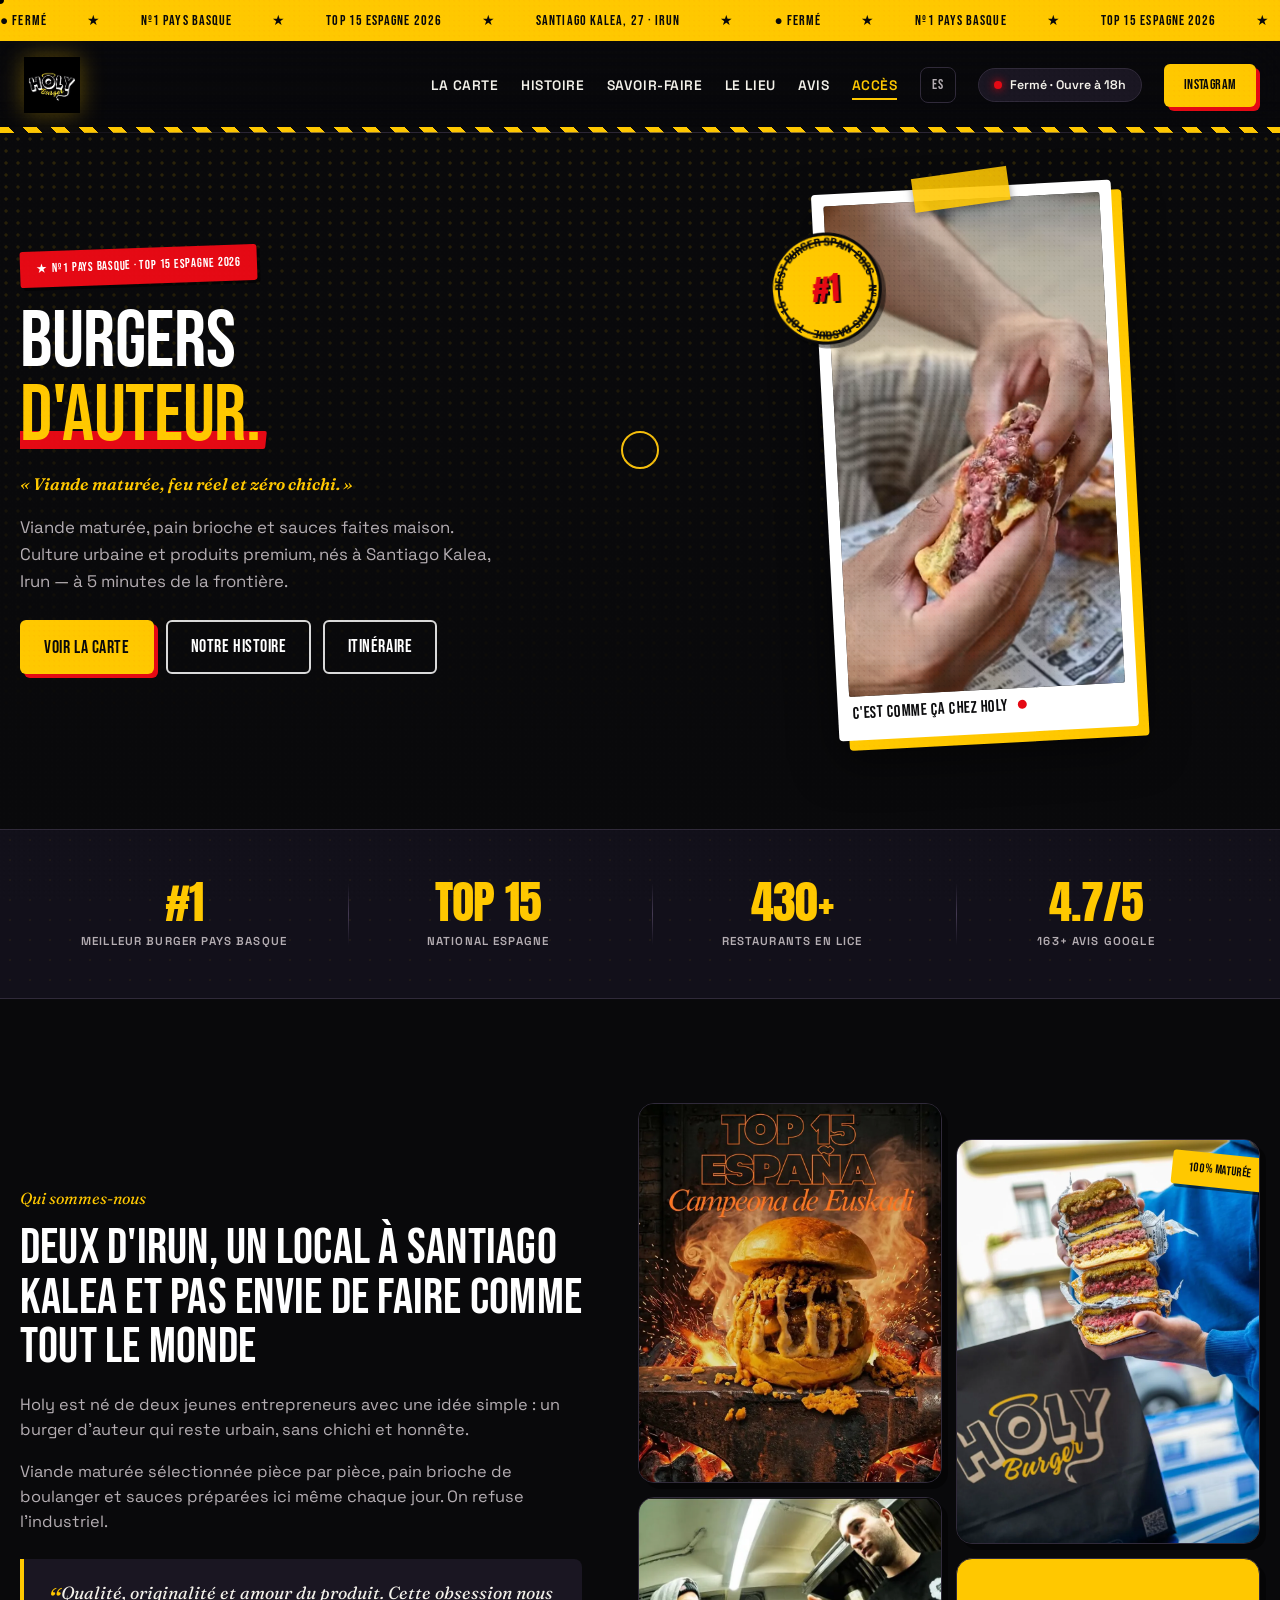
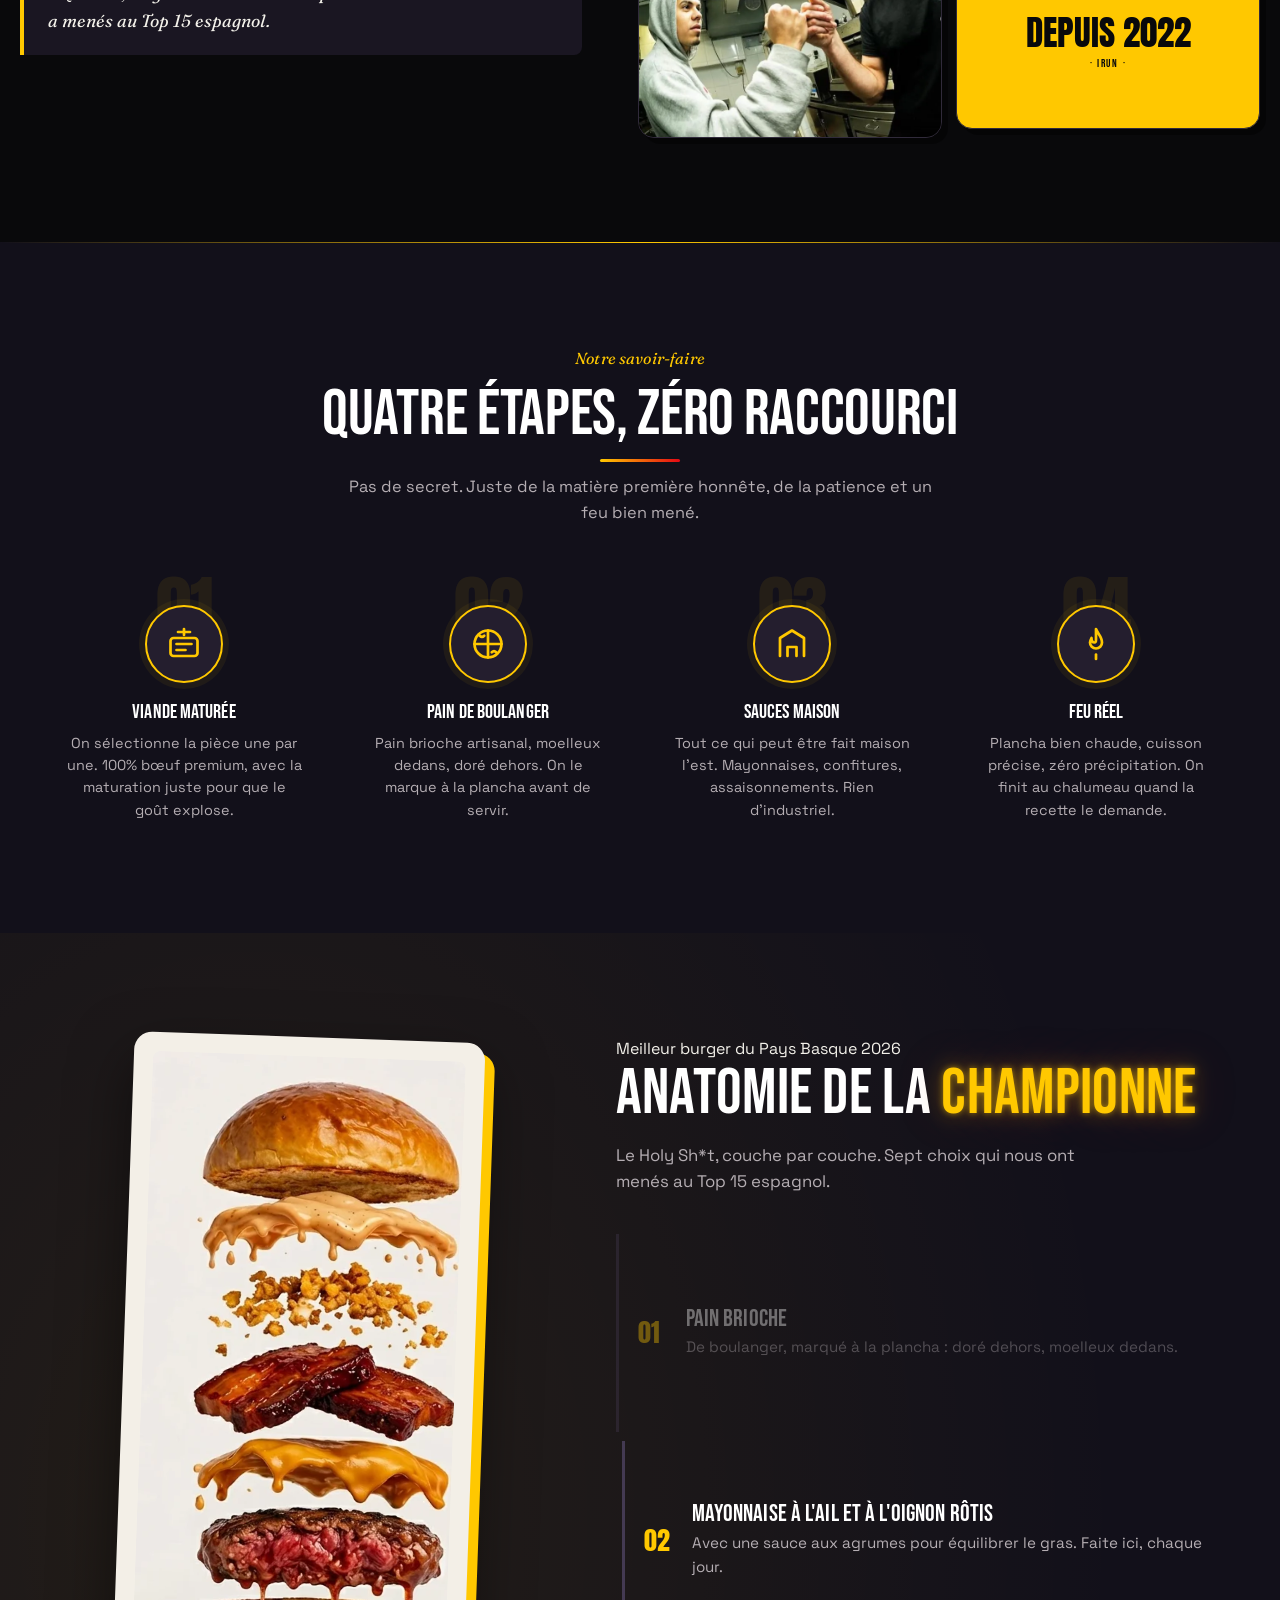
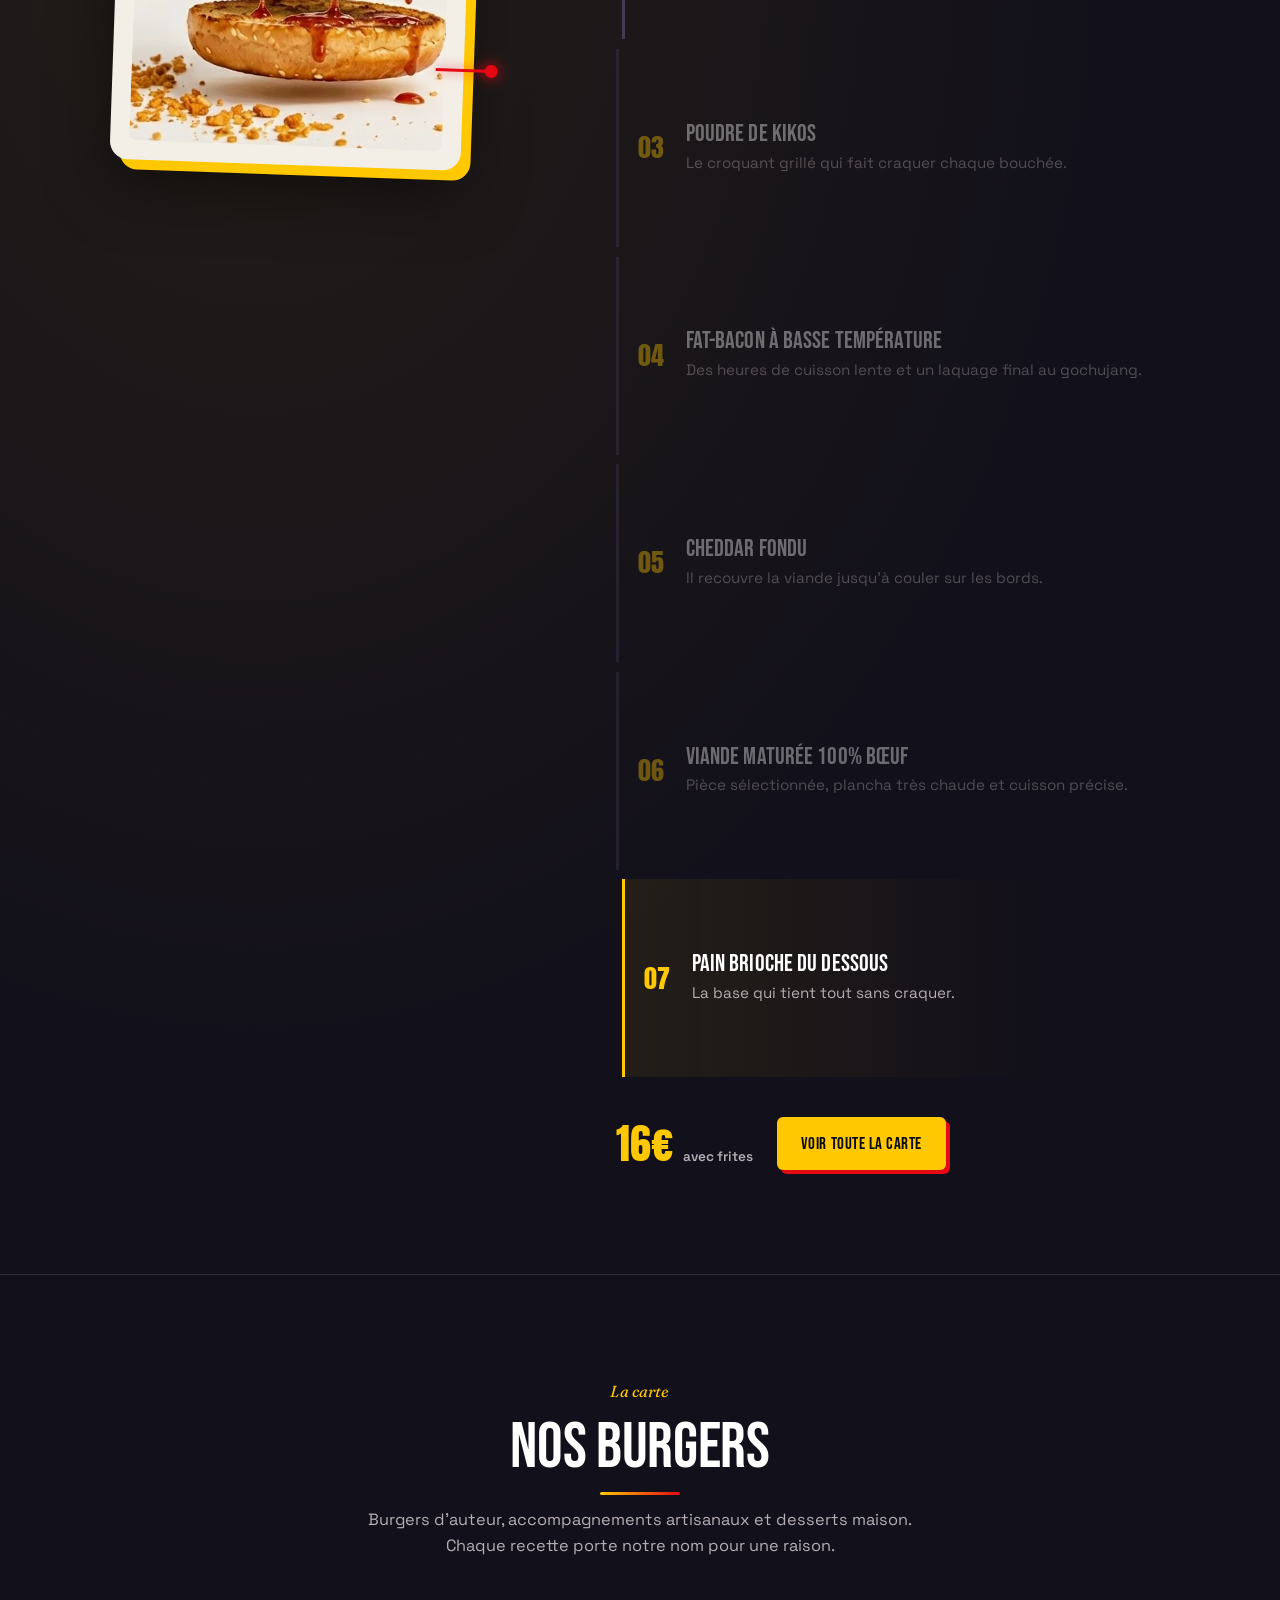
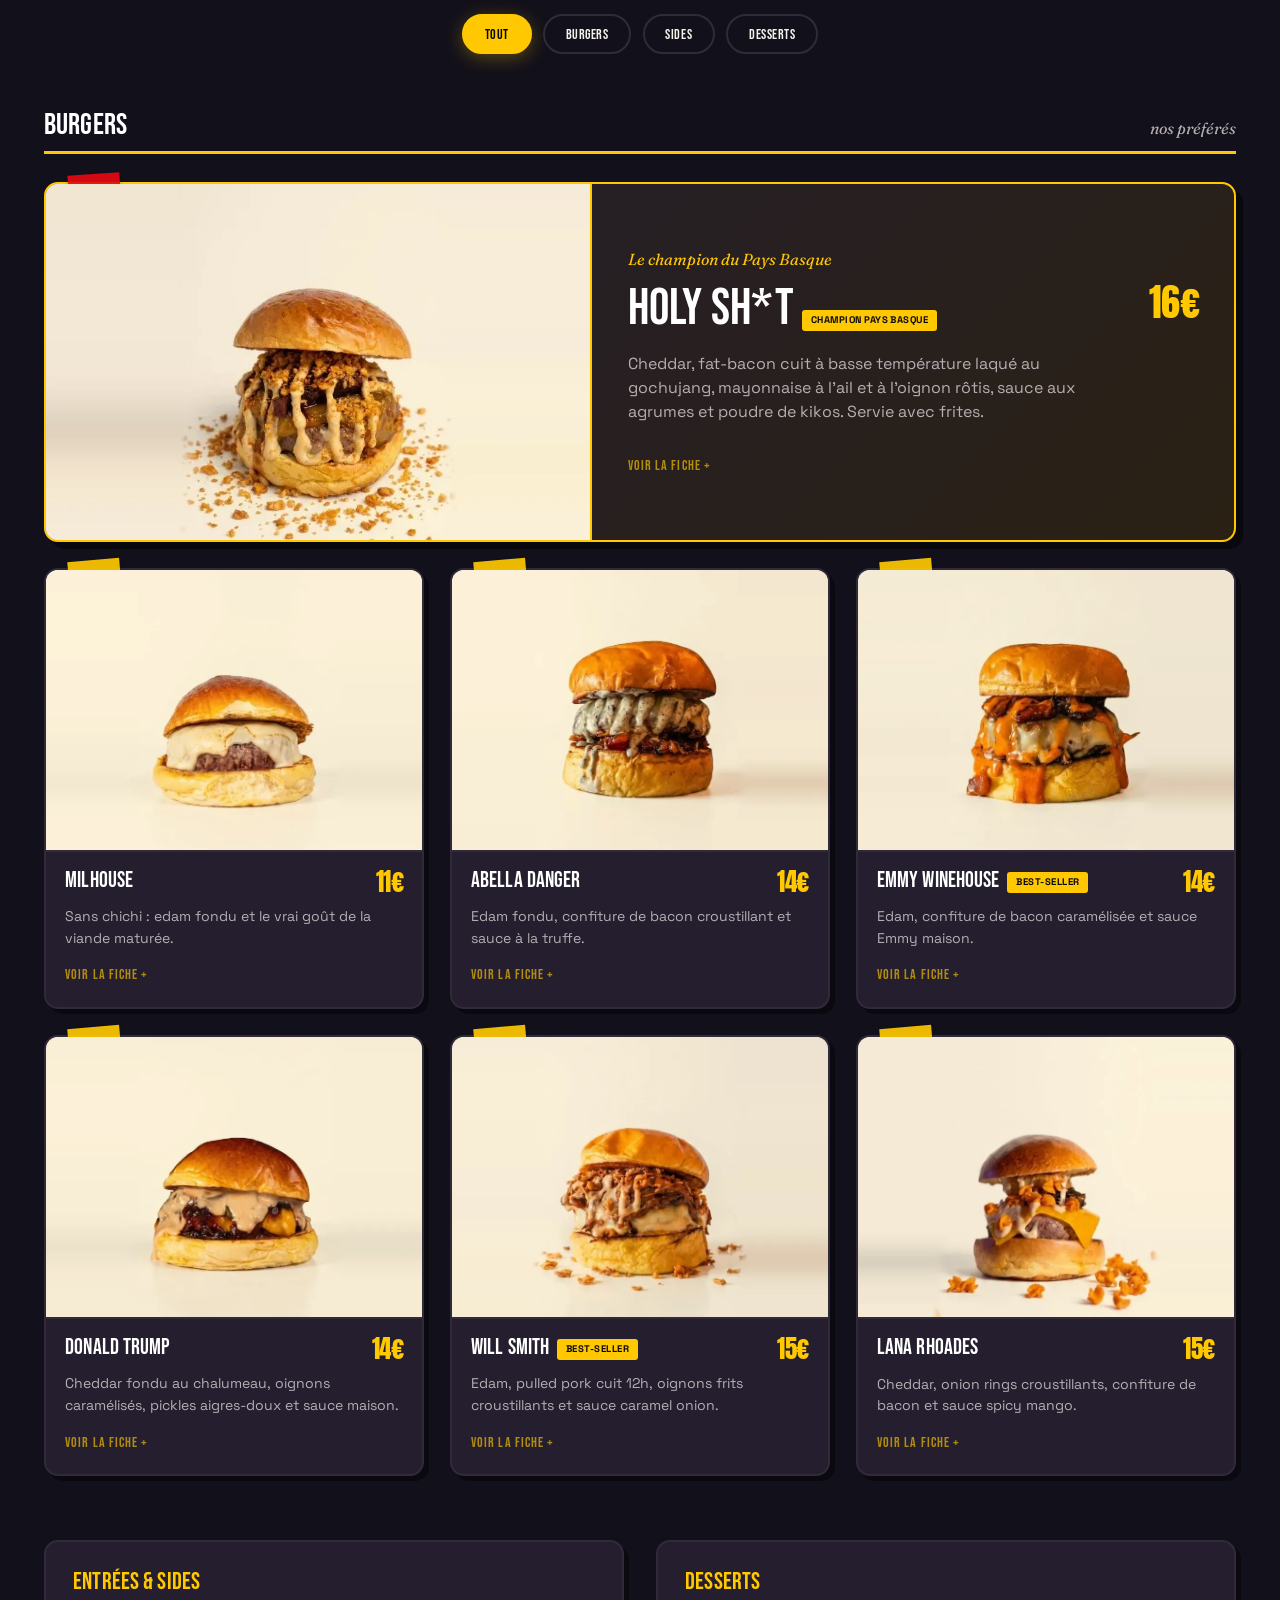
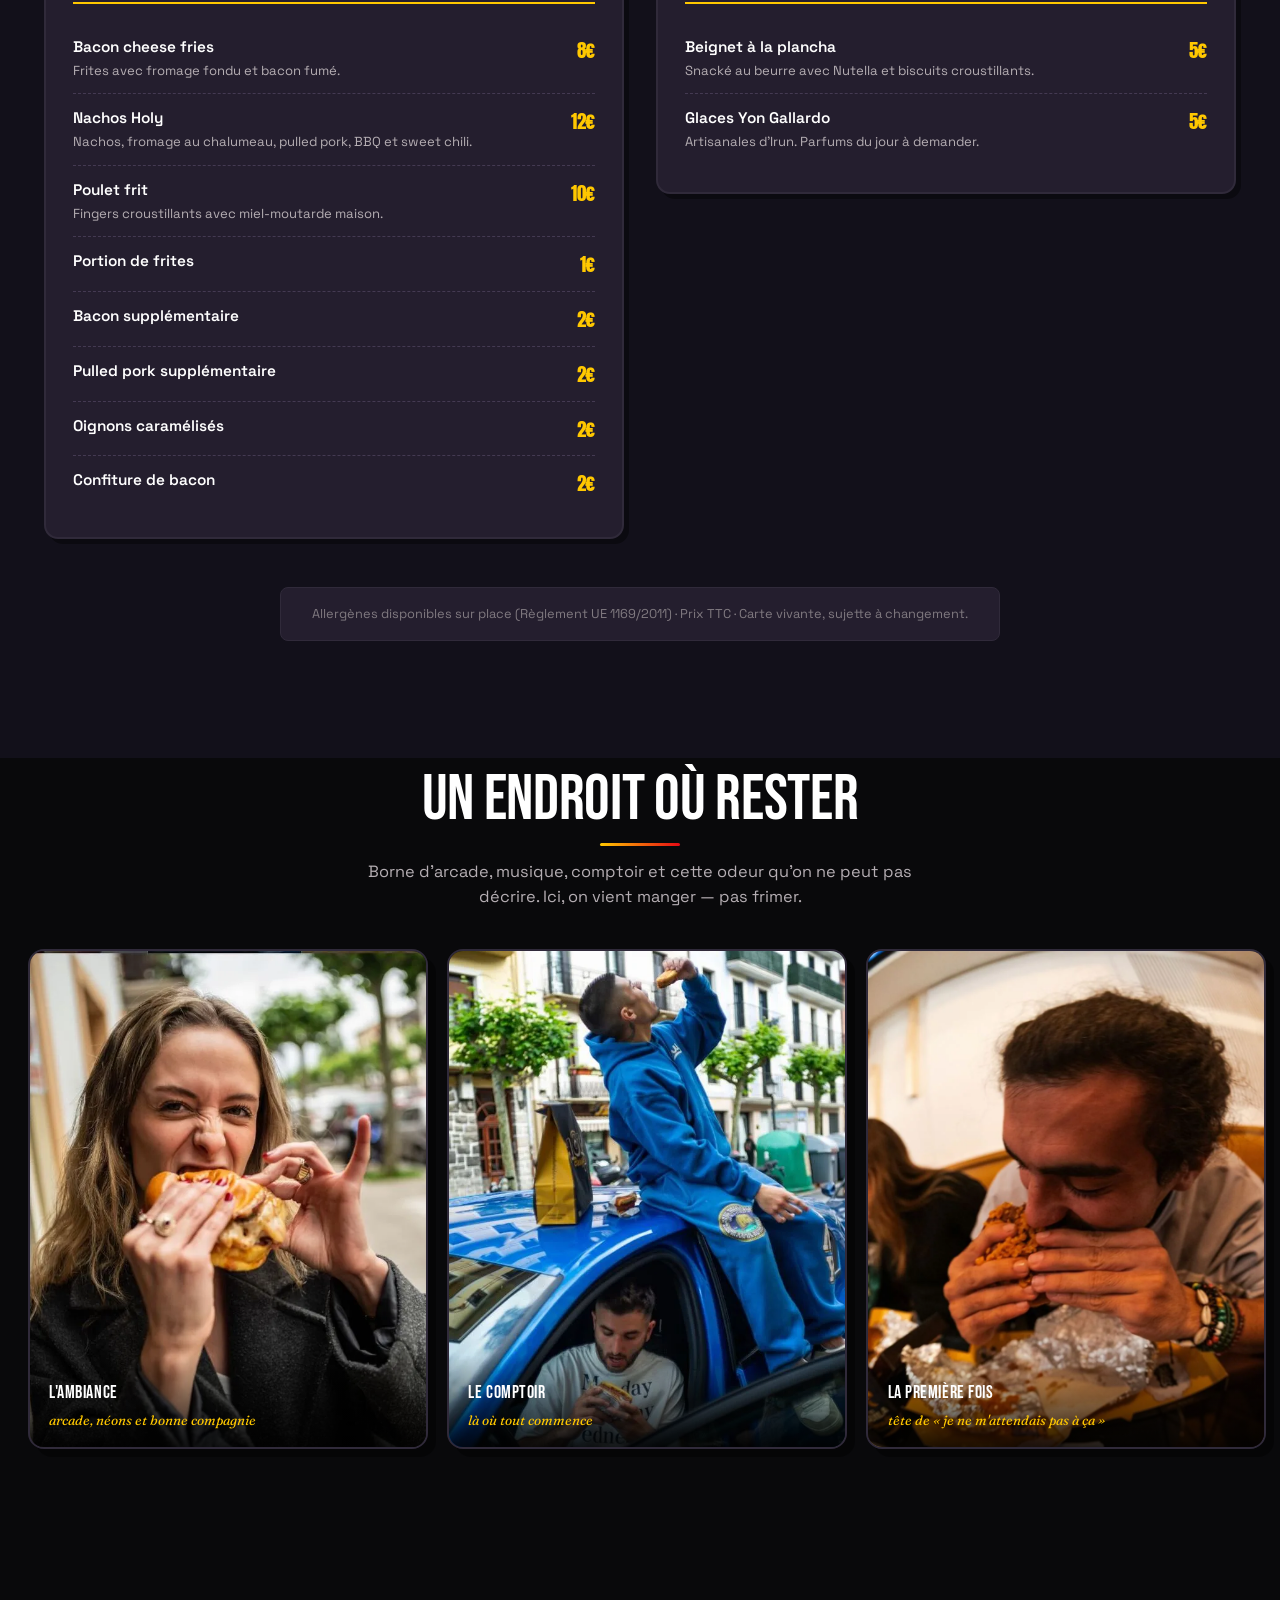
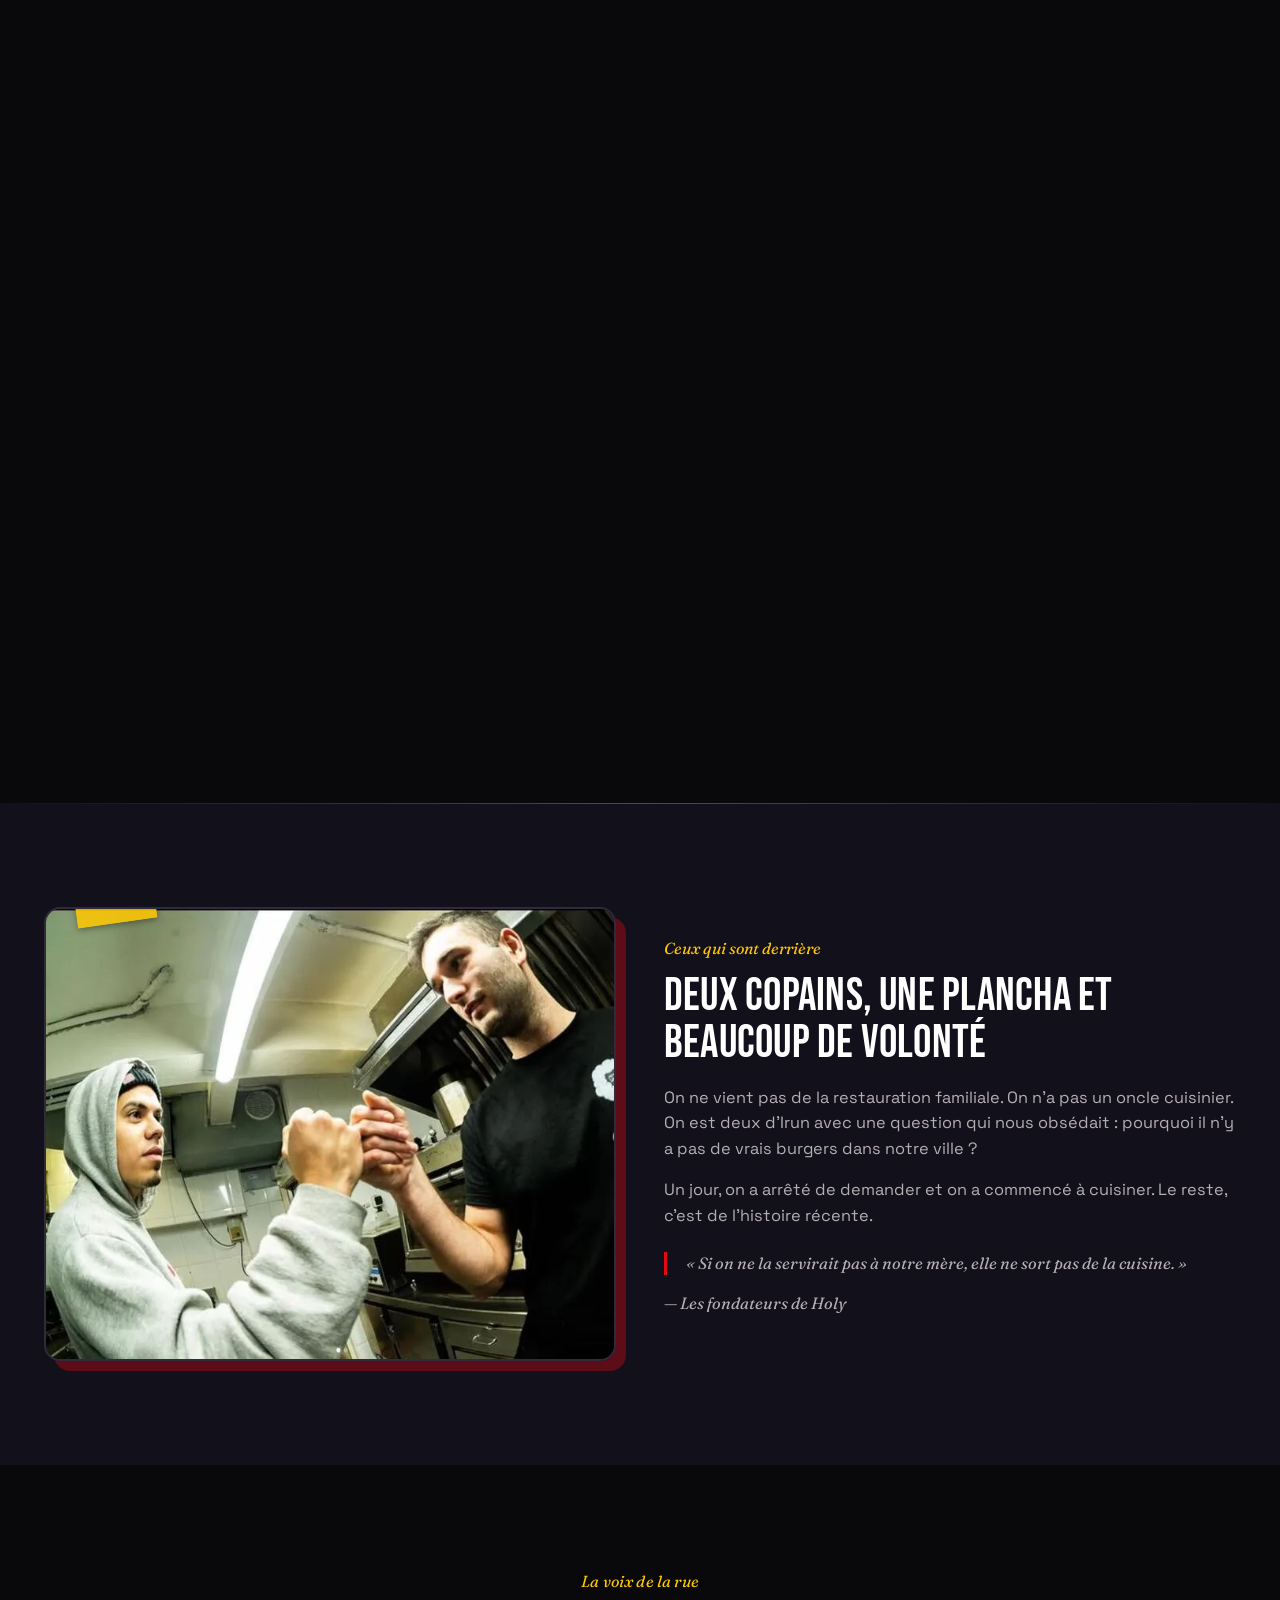
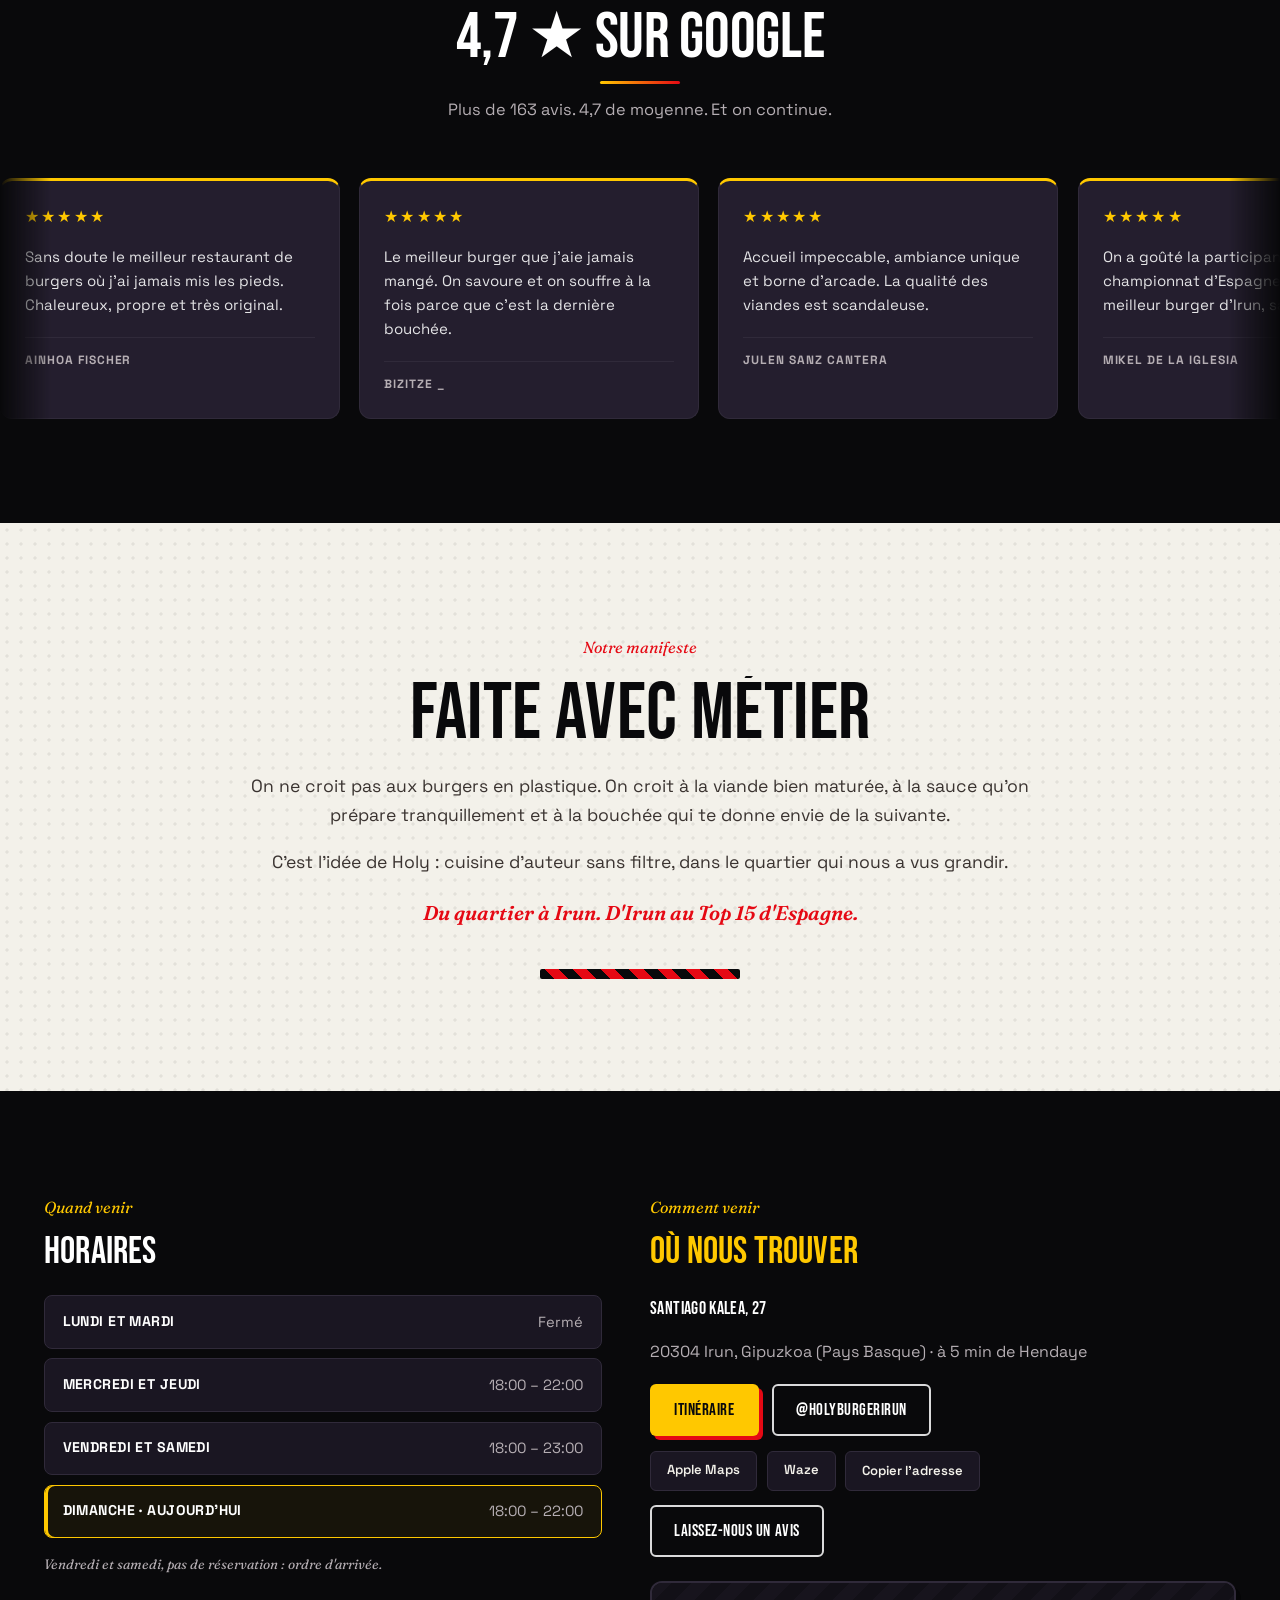
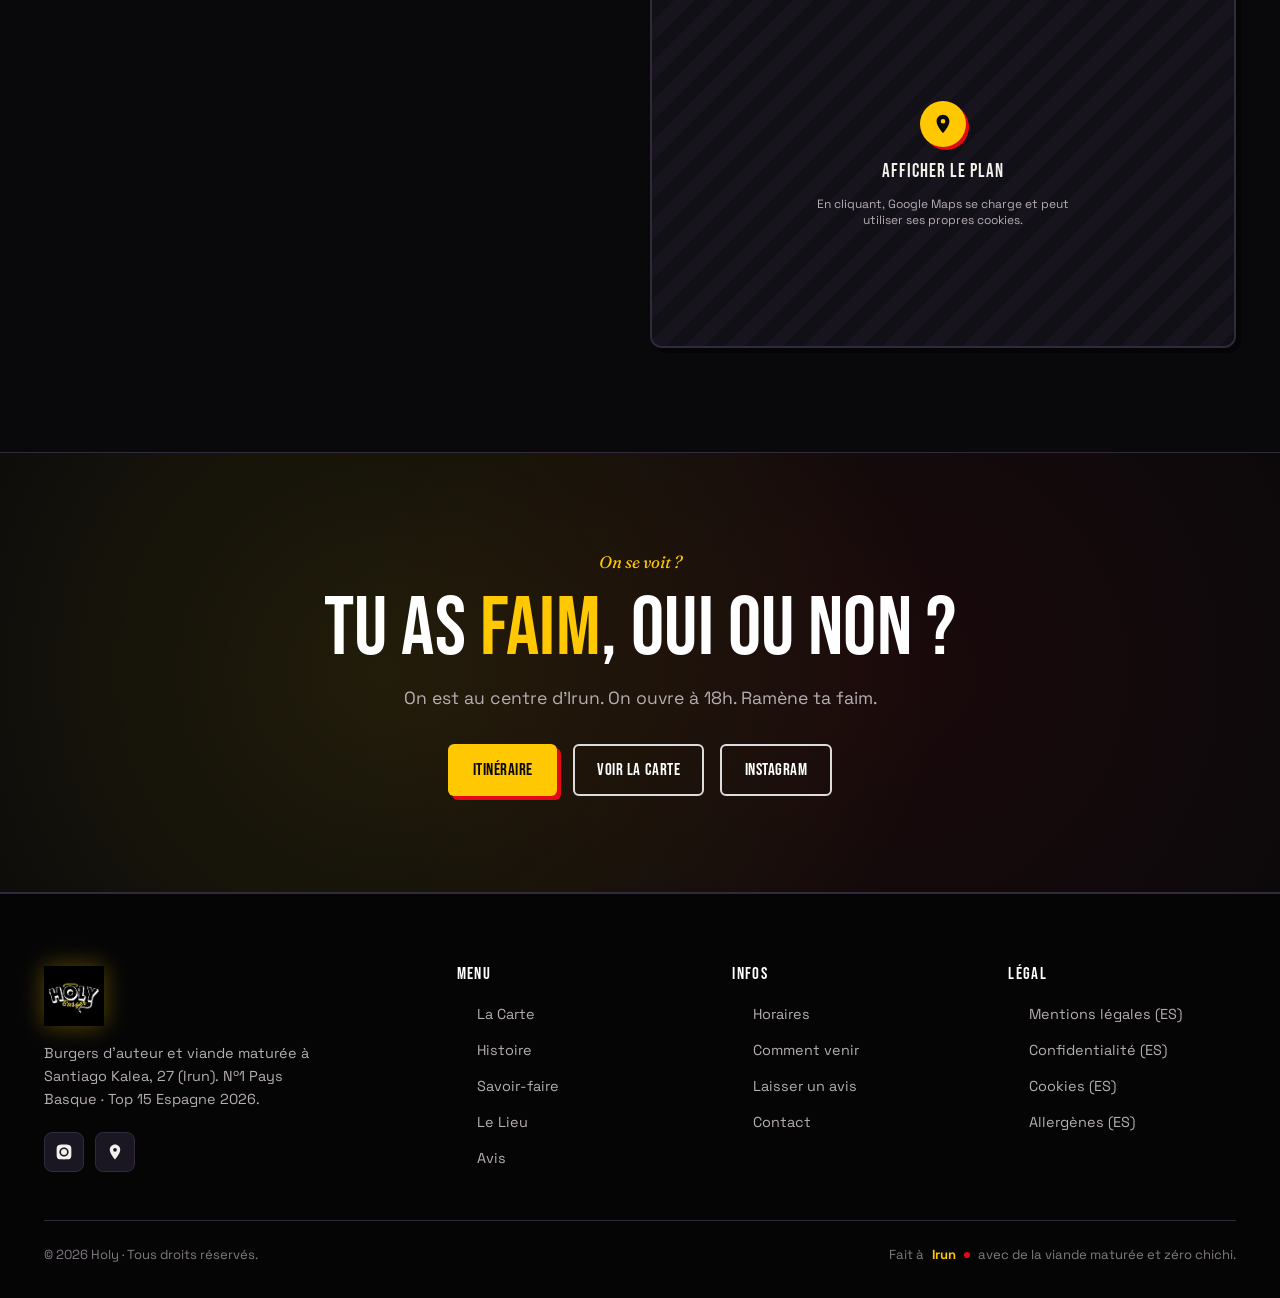
==== commit 4d5a2686: "Rediseño: vídeo en portada, anatomía de la campeona, carta con fichas, fotos sin recorte, WebP, fuen" ====
--- a/fr/index.html
+++ b/fr/index.html
@@ -1,1305 +1,1781 @@
 <!DOCTYPE html>
-<html lang="fr" class="scroll-smooth">
+<html lang="fr" class="no-js">
 <head>
-  <meta charset="UTF-8">
-  <meta name="viewport" content="width=device-width, initial-scale=1.0, maximum-scale=1.0, user-scalable=no">
-  <title>Holy | Burger d'Auteur à Irún, à 20 min de Hendaye</title>
-
-  <!-- SEO & Geo Local -->
-  <meta name="description" content="Holy : burger d'auteur à Irún (Pays Basque), à 20 minutes d'Hendaye. Viande de bœuf premium, meilleur burger du Pays Basque et Top 15 d'Espagne 2026.">
-  <meta name="author" content="Holy">
-  <meta name="theme-color" content="#09090b">
-  <meta name="robots" content="index, follow, max-image-preview:large">
-  <link rel="canonical" href="https://holyburgerirun.com/fr/">
-  <link rel="alternate" hreflang="es-ES" href="https://holyburgerirun.com/">
-  <link rel="alternate" hreflang="fr-FR" href="https://holyburgerirun.com/fr/">
-  <link rel="alternate" hreflang="x-default" href="https://holyburgerirun.com/">
-
-  <!-- FAVICON -->
-  <link rel="icon" type="image/jpeg" href="../img/LOGO.jpg">
-  <link rel="icon" type="image/png" sizes="192x192" href="../img/icon-192.png">
-  <link rel="apple-touch-icon" href="../img/icon-192.png">
-
-  <!-- PWA / AÑADIR A PANTALLA DE INICIO -->
-  <link rel="manifest" href="../manifest.json">
-  <meta name="mobile-web-app-capable" content="yes">
-  <meta name="apple-mobile-web-app-capable" content="yes">
-  <meta name="apple-mobile-web-app-status-bar-style" content="black-translucent">
-  <meta name="apple-mobile-web-app-title" content="Holy">
-
-  <!-- Open Graph -->
-  <meta property="og:type" content="restaurant.restaurant">
-  <meta property="og:site_name" content="Holy Irún">
-  <meta property="og:locale" content="fr_FR">
-  <meta property="og:url" content="https://holyburgerirun.com/fr/">
-  <meta property="og:title" content="Holy | Meilleur Burger du Pays Basque · Top 15 d'Espagne">
-  <meta property="og:description" content="Burgers d'auteur, ingrédients maison et viande de bœuf premium. Santiago Kalea, 27 · Irún, à 20 min d'Hendaye.">
-  <meta property="og:image" content="https://holyburgerirun.com/img/og-image.jpg">
-  <meta property="og:image:width" content="1200">
-  <meta property="og:image:height" content="630">
-  <meta property="og:image:type" content="image/jpeg">
-  <meta name="twitter:card" content="summary_large_image">
-
-  <!-- Schema.org JSON-LD -->
-  <script type="application/ld+json">
-  {
-    "@context": "https://schema.org",
-    "@type": "Restaurant",
-    "@id": "https://holyburgerirun.com/#restaurant",
-    "name": "Holy",
-    "alternateName": "Holy Burger Irún",
-    "url": "https://holyburgerirun.com/fr/",
-    "image": "https://holyburgerirun.com/img/foto-premio.JPG",
-    "logo": "https://holyburgerirun.com/img/LOGO.jpg",
-    "description": "Burger d'auteur à Irún (Pays Basque). Meilleur Burger du Pays Basque et Top 15 d'Espagne à Best Burger Spain 2026 avec la Holy Sh*t.",
-    "address": {
-      "@type": "PostalAddress",
-      "streetAddress": "Santiago Kalea, 27",
-      "addressLocality": "Irun",
-      "addressRegion": "Gipuzkoa",
-      "postalCode": "20304",
-      "addressCountry": "ES"
-    },
-    "geo": {
-      "@type": "GeoCoordinates",
-      "latitude": 43.3412759,
-      "longitude": -1.7868546
-    },
-    "servesCuisine": ["Burgers", "Street Food", "Américain"],
-    "priceRange": "€€",
-    "currenciesAccepted": "EUR",
-    "paymentAccepted": "Espèces, Carte bancaire, Sans contact",
-    "acceptsReservations": "False",
-    "hasMenu": "https://holyburgerirun.com/fr/#menu",
-    "openingHoursSpecification": [
-      {
-        "@type": "OpeningHoursSpecification",
-        "dayOfWeek": ["Wednesday", "Thursday", "Sunday"],
-        "opens": "18:00",
-        "closes": "22:00"
-      },
-      {
-        "@type": "OpeningHoursSpecification",
-        "dayOfWeek": ["Friday", "Saturday"],
-        "opens": "18:00",
-        "closes": "23:00"
-      }
-    ],
-    "award": [
-      "Meilleur Burger du Pays Basque - Best Burger Spain 2026",
-      "Top 15 National - Best Burger Spain 2026"
-    ],
-    "aggregateRating": {
-      "@type": "AggregateRating",
-      "ratingValue": "4.7",
-      "reviewCount": "163",
-      "bestRating": "5",
-      "worstRating": "1"
-    },
-    "hasMap": "https://maps.google.com/?q=43.3412759,-1.7868546",
-    "sameAs": [
-      "https://www.instagram.com/holyburgerirun",
-      "https://www.google.com/maps/place/?q=place_id:ChIJ6xGPJQAJUQ0RCYyl2YRZp2U"
-    ]
-  }
-  </script>
-
-  <!-- Schema.org JSON-LD: Menu completo con precios -->
-  <script type="application/ld+json">
-  {
-    "@context": "https://schema.org",
-    "@type": "Menu",
-    "@id": "https://holyburgerirun.com/fr/#menu",
-    "name": "Carte de Holy",
-    "inLanguage": "fr",
-    "hasMenuSection": [
-      {
-        "@type": "MenuSection",
-        "name": "Burgers",
-        "hasMenuItem": [
-          {
-            "@type": "MenuItem",
-            "name": "Holy Sh*t",
-            "description": "Cheddar, poitrine fumée laquée au gochujang, mayonnaise ail et oignons rôtis, sauce agrumes et éclats de maïs épicés. Frites incluses.",
-            "offers": { "@type": "Offer", "price": "16", "priceCurrency": "EUR" }
-          },
-          {
-            "@type": "MenuItem",
-            "name": "Milhouse",
-            "description": "Edam fondu et le vrai goût de la viande, sans chichis.",
-            "offers": { "@type": "Offer", "price": "11", "priceCurrency": "EUR" }
-          },
-          {
-            "@type": "MenuItem",
-            "name": "Abella Danger",
-            "description": "Edam fondu, confiture de bacon croustillant et sauce à la truffe.",
-            "offers": { "@type": "Offer", "price": "14", "priceCurrency": "EUR" }
-          },
-          {
-            "@type": "MenuItem",
-            "name": "Emmy Winehouse",
-            "description": "Edam, confiture de bacon caramélisé et sauce Emmy maison.",
-            "offers": { "@type": "Offer", "price": "14", "priceCurrency": "EUR" }
-          },
-          {
-            "@type": "MenuItem",
-            "name": "Donald Trump",
-            "description": "Cheddar flambé au chalumeau, oignons caramélisés, pickles aigres-doux et sauce maison Trump.",
-            "offers": { "@type": "Offer", "price": "14", "priceCurrency": "EUR" }
-          },
-          {
-            "@type": "MenuItem",
-            "name": "Will Smith",
-            "description": "Edam, pulled pork cuit 12h, éclats d'oignons croustillants et sauce caramel-oignon.",
-            "offers": { "@type": "Offer", "price": "15", "priceCurrency": "EUR" }
-          },
-          {
-            "@type": "MenuItem",
-            "name": "Lana Rhoades",
-            "description": "Cheddar, oignons frits croustillants, confiture de bacon et sauce mangue épicée.",
-            "offers": { "@type": "Offer", "price": "15", "priceCurrency": "EUR" }
-          }
-        ]
-      },
-      {
-        "@type": "MenuSection",
-        "name": "Entrantes",
-        "hasMenuItem": [
-          {
-            "@type": "MenuItem",
-            "name": "Bacon cheese fries",
-            "description": "Frites croustillantes, fromage fondu et bacon fumé.",
-            "offers": { "@type": "Offer", "price": "8", "priceCurrency": "EUR" }
-          },
-          {
-            "@type": "MenuItem",
-            "name": "Nachos Holy",
-            "description": "Nachos, fromage flambé au chalumeau, pulled pork, BBQ, miel-moutarde et sweet chili.",
-            "offers": { "@type": "Offer", "price": "12", "priceCurrency": "EUR" }
-          },
-          {
-            "@type": "MenuItem",
-            "name": "Pollo frito",
-            "description": "Tenders de poulet croustillants, sauce miel-moutarde maison.",
-            "offers": { "@type": "Offer", "price": "10", "priceCurrency": "EUR" }
-          }
-        ]
-      },
-      {
-        "@type": "MenuSection",
-        "name": "Complementos",
-        "hasMenuItem": [
-          { "@type": "MenuItem", "name": "Bacon", "offers": { "@type": "Offer", "price": "2", "priceCurrency": "EUR" } },
-          { "@type": "MenuItem", "name": "Mermelada de bacon", "offers": { "@type": "Offer", "price": "2", "priceCurrency": "EUR" } },
-          { "@type": "MenuItem", "name": "Pulled pork", "offers": { "@type": "Offer", "price": "2", "priceCurrency": "EUR" } },
-          { "@type": "MenuItem", "name": "Cebolla caramelizada", "offers": { "@type": "Offer", "price": "2", "priceCurrency": "EUR" } },
-          { "@type": "MenuItem", "name": "Ración de patatas", "offers": { "@type": "Offer", "price": "1", "priceCurrency": "EUR" } }
-        ]
-      },
-      {
-        "@type": "MenuSection",
-        "name": "Postres",
-        "hasMenuItem": [
-          {
-            "@type": "MenuItem",
-            "name": "Dona a la plancha",
-            "description": "Poêlé au beurre avec Nutella et biscuit croustillant.",
-            "offers": { "@type": "Offer", "price": "5", "priceCurrency": "EUR" }
-          },
-          {
-            "@type": "MenuItem",
-            "name": "Helados Yon Gallardo",
-            "description": "Glaces artisanales d'Irún. Parfums du jour à demander.",
-            "offers": { "@type": "Offer", "price": "5", "priceCurrency": "EUR" }
-          }
-        ]
-      }
-    ]
-  }
-  </script>
-
-  <!-- Schema.org JSON-LD: FAQPage -->
-  <script type="application/ld+json">
-  {
-    "@context": "https://schema.org",
-    "@type": "FAQPage",
-    "mainEntity": [
-      {
-        "@type": "Question",
-        "name": "Proposez-vous la livraison à domicile ?",
-        "acceptedAnswer": {
-          "@type": "Answer",
-          "text": "Nous n'avons pas de service de livraison propre. Votre commande est préparée pour être récupérée directement sur place (à emporter), fraîchement sortie de la plancha."
-        }
-      },
-      {
-        "@type": "Question",
-        "name": "Peut-on réserver une table ?",
-        "acceptedAnswer": {
-          "@type": "Answer",
-          "text": "Le vendredi et le samedi, aucune réservation n'est acceptée : le service se fait strictement par ordre d'arrivée, en salle comme en terrasse. Du mercredi au jeudi et le dimanche, l'attente est généralement très courte."
-        }
-      },
-      {
-        "@type": "Question",
-        "name": "Que contient le burger Holy Sh*t ?",
-        "acceptedAnswer": {
-          "@type": "Answer",
-          "text": "C'est notre burger primé Meilleur Burger du Pays Basque : cheddar, poitrine fumée laquée au gochujang, mayonnaise ail et oignons rôtis, sauce agrumes et éclats de maïs épicés. Frites incluses."
-        }
-      },
-      {
-        "@type": "Question",
-        "name": "Où puis-je me garer à proximité ?",
-        "acceptedAnswer": {
-          "@type": "Answer",
-          "text": "Nous sommes en plein centre d'Irún, où le stationnement en surface est limité. Nous vous recommandons les parkings publics du centre-ville, en prévoyant un peu de marge."
-        }
-      },
-      {
-        "@type": "Question",
-        "name": "La carte change-t-elle ?",
-        "acceptedAnswer": {
-          "@type": "Answer",
-          "text": "Oui. Notre carte évolue régulièrement avec de nouvelles propositions et des éditions spéciales. Si vous venez pour un burger précis, vérifiez d'abord sur notre Instagram."
-        }
-      },
-      {
-        "@type": "Question",
-        "name": "Avez-vous des informations sur les allergènes ?",
-        "acceptedAnswer": {
-          "@type": "Answer",
-          "text": "Oui, la liste complète des allergènes de tous nos plats est disponible sur place. Demandez-la à notre équipe avant de commander, nous vous la donnerons volontiers."
-        }
-      }
-    ]
-  }
-  </script>
-
-  <!-- GOOGLE ANALYTICS (GA4): cuando tengas tu Measurement ID (formato G-XXXXXXXXXX), sustituye las DOS apariciones de G-XXXXXXXXXX por tu ID real, y quita las marcas de comentario que envuelven el bloque de scripts de abajo. -->
-  <!--
-  <script async src="https://www.googletagmanager.com/gtag/js?id=G-XXXXXXXXXX"></script>
-  <script>
-    window.dataLayer = window.dataLayer || [];
-    function gtag(){dataLayer.push(arguments);}
-    gtag('js', new Date());
-    gtag('config', 'G-XXXXXXXXXX');
-  </script>
-  -->
-
-  <!-- Google Fonts -->
-  <link rel="preconnect" href="https://fonts.googleapis.com">
-  <link rel="preconnect" href="https://fonts.gstatic.com" crossorigin>
-  <link rel="preload" as="style" fetchpriority="high" href="https://fonts.googleapis.com/css2?family=Bebas+Neue&family=Plus+Jakarta+Sans:ital,wght@0,400;0,600;0,700;0,800;1,400&family=Shrikhand&family=Playfair+Display:ital,wght@1,700&display=swap">
-  <link href="https://fonts.googleapis.com/css2?family=Bebas+Neue&family=Plus+Jakarta+Sans:ital,wght@0,400;0,600;0,700;0,800;1,400&family=Shrikhand&family=Playfair+Display:ital,wght@1,700&display=swap" rel="stylesheet" fetchpriority="high">
-
-  <link rel="stylesheet" href="../styles.css">
+<meta charset="UTF-8">
+<meta name="viewport" content="width=device-width, initial-scale=1.0">
+<title>Holy | Burgers d'auteur à Irun · Nº1 Pays Basque, Top 15 Espagne 2026</title>
+<meta name="description" content="Holy : burgers d'auteur à Irun. Viande maturée, sauces maison, pain brioche. Élu meilleur burger du Pays Basque, Top 15 Espagne 2026. Santiago Kalea, 27.">
+<meta name="author" content="Holy">
+<meta name="theme-color" content="#09090b">
+<meta name="robots" content="index, follow, max-image-preview:large">
+<link rel="canonical" href="https://holyburgerirun.com/fr/">
+<link rel="alternate" hreflang="es-ES" href="https://holyburgerirun.com/">
+<link rel="alternate" hreflang="fr-FR" href="https://holyburgerirun.com/fr/">
+<link rel="alternate" hreflang="x-default" href="https://holyburgerirun.com/">
+
+<link rel="icon" type="image/jpeg" href="../img/LOGO.jpg">
+<link rel="icon" type="image/png" sizes="192x192" href="../img/icon-192.png">
+<link rel="apple-touch-icon" href="../img/icon-192.png">
+<link rel="manifest" href="../manifest.json">
+<meta name="mobile-web-app-capable" content="yes">
+<meta name="apple-mobile-web-app-capable" content="yes">
+<meta name="apple-mobile-web-app-status-bar-style" content="black-translucent">
+<meta name="apple-mobile-web-app-title" content="Holy">
+
+<meta property="og:type" content="restaurant.restaurant">
+<meta property="og:site_name" content="Holy Irun">
+<meta property="og:locale" content="fr_FR">
+<meta property="og:url" content="https://holyburgerirun.com/fr/">
+<meta property="og:title" content="Holy | Meilleur burger du Pays Basque · Top 15 Espagne">
+<meta property="og:description" content="Burgers d'auteur avec produits maison et viande 100% bœuf premium. Santiago Kalea, 27 · Irun (Pays Basque).">
+<meta property="og:image" content="https://holyburgerirun.com/img/og-image.jpg">
+<meta property="og:image:width" content="1200">
+<meta property="og:image:height" content="630">
+<meta property="og:image:type" content="image/jpeg">
+<meta name="twitter:card" content="summary_large_image">
+
+<script>document.documentElement.classList.remove('no-js');document.documentElement.classList.add('js');</script>
+
+<script type="application/ld+json">
+{"@context":"https://schema.org","@type":"Restaurant","@id":"https://holyburgerirun.com/fr/#restaurant","name":"Holy","alternateName":"Holy Burger Irun","url":"https://holyburgerirun.com/fr/","image":"https://holyburgerirun.com/img/foto-premio.JPG","logo":"https://holyburgerirun.com/img/LOGO.jpg","description":"Burgers d'auteur à Irun. Élu meilleur burger du Pays Basque et Top 15 d'Espagne au Best Burger Spain 2026 avec la Holy Sh*t.","address":{"@type":"PostalAddress","streetAddress":"Santiago Kalea, 27","addressLocality":"Irun","addressRegion":"Gipuzkoa","postalCode":"20304","addressCountry":"ES"},"geo":{"@type":"GeoCoordinates","latitude":43.3412759,"longitude":-1.7868546},"servesCuisine":["Burgers","Street Food","Américaine"],"priceRange":"€€","currenciesAccepted":"EUR","paymentAccepted":"Espèces, Carte bancaire, Sans contact","acceptsReservations":"False","hasMenu":"https://holyburgerirun.com/fr/#menu","openingHoursSpecification":[{"@type":"OpeningHoursSpecification","dayOfWeek":["Wednesday","Thursday","Sunday"],"opens":"18:00","closes":"22:00"},{"@type":"OpeningHoursSpecification","dayOfWeek":["Friday","Saturday"],"opens":"18:00","closes":"23:00"}],"award":["Meilleur burger du Pays Basque - Best Burger Spain 2026","Top 15 national - Best Burger Spain 2026"],"aggregateRating":{"@type":"AggregateRating","ratingValue":"4.7","reviewCount":"163","bestRating":"5","worstRating":"1"},"hasMap":"https://maps.google.com/?q=43.3412759,-1.7868546","sameAs":["https://www.instagram.com/holyburgerirun","https://www.google.com/maps/place/?q=place_id:ChIJ6xGPJQAJUQ0RCYyl2YRZp2U"]}
+</script>
+<script type="application/ld+json">
+{"@context":"https://schema.org","@type":"Menu","@id":"https://holyburgerirun.com/fr/#menu","name":"Carte de Holy","inLanguage":"fr","hasMenuSection":[{"@type":"MenuSection","name":"Burgers","hasMenuItem":[{"@type":"MenuItem","name":"Holy Sh*t","description":"Cheddar, fat-bacon cuit à basse température laqué au gochujang, mayonnaise à l'ail et à l'oignon rôtis, sauce aux agrumes et poudre de kikos. Servie avec frites.","offers":{"@type":"Offer","price":"16","priceCurrency":"EUR"}},{"@type":"MenuItem","name":"Milhouse","description":"Sans chichi : edam fondu et le vrai goût de la viande maturée.","offers":{"@type":"Offer","price":"11","priceCurrency":"EUR"}},{"@type":"MenuItem","name":"Abella Danger","description":"Edam fondu, confiture de bacon croustillant et sauce à la truffe.","offers":{"@type":"Offer","price":"14","priceCurrency":"EUR"}},{"@type":"MenuItem","name":"Emmy Winehouse","description":"Edam, confiture de bacon caramélisée et sauce Emmy maison.","offers":{"@type":"Offer","price":"14","priceCurrency":"EUR"}},{"@type":"MenuItem","name":"Donald Trump","description":"Cheddar fondu au chalumeau, oignons caramélisés, pickles aigres-doux et sauce maison.","offers":{"@type":"Offer","price":"14","priceCurrency":"EUR"}},{"@type":"MenuItem","name":"Will Smith","description":"Edam, pulled pork cuit 12h, oignons frits croustillants et sauce caramel onion.","offers":{"@type":"Offer","price":"15","priceCurrency":"EUR"}},{"@type":"MenuItem","name":"Lana Rhoades","description":"Cheddar, onion rings croustillants, confiture de bacon et sauce spicy mango.","offers":{"@type":"Offer","price":"15","priceCurrency":"EUR"}}]},{"@type":"MenuSection","name":"Entrées & Accompagnements","hasMenuItem":[{"@type":"MenuItem","name":"Bacon cheese fries","description":"Frites avec fromage fondu et bacon fumé.","offers":{"@type":"Offer","price":"8","priceCurrency":"EUR"}},{"@type":"MenuItem","name":"Nachos Holy","description":"Nachos, fromage au chalumeau, pulled pork, BBQ et sweet chili.","offers":{"@type":"Offer","price":"12","priceCurrency":"EUR"}},{"@type":"MenuItem","name":"Poulet frit","description":"Fingers croustillants avec miel-moutarde maison.","offers":{"@type":"Offer","price":"10","priceCurrency":"EUR"}},{"@type":"MenuItem","name":"Portion de frites","offers":{"@type":"Offer","price":"1","priceCurrency":"EUR"}},{"@type":"MenuItem","name":"Bacon supplémentaire","offers":{"@type":"Offer","price":"2","priceCurrency":"EUR"}},{"@type":"MenuItem","name":"Pulled pork supplémentaire","offers":{"@type":"Offer","price":"2","priceCurrency":"EUR"}},{"@type":"MenuItem","name":"Oignons caramélisés","offers":{"@type":"Offer","price":"2","priceCurrency":"EUR"}},{"@type":"MenuItem","name":"Confiture de bacon","offers":{"@type":"Offer","price":"2","priceCurrency":"EUR"}}]},{"@type":"MenuSection","name":"Desserts","hasMenuItem":[{"@type":"MenuItem","name":"Beignet à la plancha","description":"Snacké au beurre avec Nutella et biscuits croustillants.","offers":{"@type":"Offer","price":"5","priceCurrency":"EUR"}},{"@type":"MenuItem","name":"Glaces Yon Gallardo","description":"Artisanales d'Irun. Parfums du jour à demander.","offers":{"@type":"Offer","price":"5","priceCurrency":"EUR"}}]}]}
+</script>
+<script type="application/ld+json">
+{"@context":"https://schema.org","@type":"FAQPage","inLanguage":"fr","mainEntity":[{"@type":"Question","name":"Avez-vous un service de livraison ?","acceptedAnswer":{"@type":"Answer","text":"Non, nous n'avons pas de livraison propre. Nous préparons votre commande à emporter, à récupérer directement sur place, tout juste sortie de la plancha."}},{"@type":"Question","name":"Peut-on réserver une table ?","acceptedAnswer":{"@type":"Answer","text":"Les vendredis et samedis, nous n'acceptons pas de réservations : le service se fait strictement par ordre d'arrivée, en salle comme en terrasse. Du mercredi au jeudi et le dimanche, nous vous accueillons sans problème."}},{"@type":"Question","name":"Que contient le burger Holy Sh*t ?","acceptedAnswer":{"@type":"Answer","text":"C'est notre burger élu meilleur du Pays Basque : cheddar, fat-bacon cuit à basse température laqué au gochujang, mayonnaise à l'ail et à l'oignon rôtis, sauce aux agrumes et poudre de kikos épicée. Servi avec une portion de frites."}},{"@type":"Question","name":"Où se garer à proximité ?","acceptedAnswer":{"@type":"Answer","text":"Nous sommes en plein centre d'Irun, où le stationnement en surface est limité. Nous vous conseillons les parkings publics du centre et de prévoir un peu de marge."}},{"@type":"Question","name":"La carte change-t-elle ?","acceptedAnswer":{"@type":"Answer","text":"Oui. Nous travaillons avec une carte vivante et faisons tourner les propositions et les éditions spéciales. Si vous venez pour un burger précis, jetez un œil à notre Instagram avant de venir."}},{"@type":"Question","name":"Avez-vous les allergènes ?","acceptedAnswer":{"@type":"Answer","text":"Oui, nous disposons de l'information complète des allergènes de tous nos plats sur place. Demandez-la à notre équipe avant de commander, nous vous la fournissons sans problème."}}]}
+</script>
+
+<!-- GOOGLE ANALYTICS (GA4) — décommentez et remplacez G-XXXXXXXXXX par votre ID -->
+<!--
+<script async src="https://www.googletagmanager.com/gtag/js?id=G-XXXXXXXXXX"></script>
+<script>
+window.dataLayer = window.dataLayer || [];
+function gtag(){dataLayer.push(arguments);}
+gtag('js', new Date());
+gtag('config', 'G-XXXXXXXXXX');
+</script>
+-->
+
+<!-- Fuentes alojadas en la propia web (sin Google Fonts: más rápido y sin ceder datos a terceros) -->
+<link rel="preload" href="../fonts/anton-latin.woff2" as="font" type="font/woff2" crossorigin>
+<link rel="preload" href="../fonts/bebas-neue-latin.woff2" as="font" type="font/woff2" crossorigin>
+<link rel="preload" href="../fonts/space-grotesk-latin.woff2" as="font" type="font/woff2" crossorigin>
+<style>
+@font-face{font-family:'Anton'; src:url('../fonts/anton-latin.woff2') format('woff2'); font-weight:400; font-display:swap;}
+@font-face{font-family:'Bebas Neue'; src:url('../fonts/bebas-neue-latin.woff2') format('woff2'); font-weight:400; font-display:swap;}
+@font-face{font-family:'Space Grotesk'; src:url('../fonts/space-grotesk-latin.woff2') format('woff2'); font-weight:300 700; font-display:swap;}
+@font-face{font-family:'Fraunces'; src:url('../fonts/fraunces-latin-400.woff2') format('woff2'); font-weight:400; font-style:normal; font-display:swap;}
+@font-face{font-family:'Fraunces'; src:url('../fonts/fraunces-latin-400-italic.woff2') format('woff2'); font-weight:400; font-style:italic; font-display:swap;}
+@font-face{font-family:'Fraunces'; src:url('../fonts/fraunces-latin-600-italic.woff2') format('woff2'); font-weight:500 700; font-style:italic; font-display:swap;}
+</style>
+
+<style>
+:root{
+  --bg:#09090b; --surface:#12101a; --surface-2:#1a1622; --surface-3:#241e2e;
+  --border:#302a3a; --border-strong:#443a52;
+  --text:#F3F1EA; --muted:#b5aeb3; --muted-dim:#807a80;
+  --gold:#FFC800; --gold-soft:#ffdb66; --gold-deep:#c98f00;
+  --red:#E50914; --red-soft:#ff3540; --cream:#F3F1EA; --green:#4ade80;
+  --f-display:'Bebas Neue',sans-serif; --f-heavy:'Anton',sans-serif;
+  --f-serif:'Fraunces',Georgia,serif; --f-body:'Space Grotesk',-apple-system,sans-serif;
+  --pad-x:1.5rem; --max:1240px;
+}
+*,*::before,*::after{box-sizing:border-box;}
+html{scroll-behavior:smooth; color-scheme:dark;}
+/* FIX 1: overflow-x: clip (no rompe sticky) */
+body{margin:0; background:var(--bg); color:var(--text); font-family:var(--f-body); font-size:16px; line-height:1.55; -webkit-font-smoothing:antialiased; overflow-x:clip; position:relative;}
+h1,h2,h3,h4,.display{font-family:var(--f-display); letter-spacing:0.005em; margin:0; text-transform:uppercase; line-height:1; font-weight:400;}
+.heavy{font-family:var(--f-heavy); letter-spacing:-0.01em;}
+a{color:var(--gold); text-decoration:none; transition:color .2s ease;}
+a:hover{color:var(--gold-soft);}
+img{max-width:100%; display:block;}
+button{font-family:inherit; cursor:pointer;}
+.container{max-width:var(--max); margin:0 auto; padding:0 var(--pad-x);}
+.pad{padding:6.5rem 0;}
+::selection{background:var(--gold); color:var(--bg);}
+@media (hover:hover){
+  *::-webkit-scrollbar{width:10px; height:10px;}
+  *::-webkit-scrollbar-track{background:var(--bg);}
+  *::-webkit-scrollbar-thumb{background:linear-gradient(180deg,var(--gold),var(--gold-deep)); border-radius:8px; border:2px solid var(--bg);}
+  *::-webkit-scrollbar-thumb:hover{background:var(--gold-soft);}
+}
+body::after{content:""; position:fixed; inset:0; pointer-events:none; z-index:500; opacity:0.35; mix-blend-mode:overlay; background-image:radial-gradient(circle at 15% 25%, rgba(255,255,255,.045) 0 1px, transparent 1px),radial-gradient(circle at 65% 65%, rgba(255,255,255,.035) 0 1px, transparent 1px),radial-gradient(circle at 85% 15%, rgba(0,0,0,.22) 0 1px, transparent 1px); background-size:4px 4px, 6px 6px, 5px 5px;}
+
+/* FIX 13: scroll-margin-top para anclas */
+section[id], #top{scroll-margin-top:120px;}
+@media (max-width:1000px){section[id], #top{scroll-margin-top:100px;}}
+
+.scroll-progress{position:fixed; top:0; left:0; height:3px; width:0%; background:linear-gradient(90deg,var(--gold),var(--red)); z-index:1000; transition:width .05s linear; box-shadow:0 0 12px rgba(255,200,0,.55);}
+.ticker-wrap{background:var(--gold); overflow:hidden; white-space:nowrap; padding:8px 0; border-bottom:3px solid var(--bg); cursor:pointer;}
+.ticker-wrap:hover .ticker{animation-play-state:paused;}
+.ticker{display:inline-flex; animation:ticker 30s linear infinite;}
+.ticker span.group{display:inline-flex; gap:2.5rem; padding-right:2.5rem; font-family:var(--f-display); font-size:0.85rem; color:var(--bg); letter-spacing:0.08em;}
+@keyframes ticker{from{transform:translateX(0);} to{transform:translateX(-50%);}}
+.damero{height:6px; background:repeating-linear-gradient(45deg, var(--gold) 0 10px, var(--bg) 10px 20px);}
+
+header{position:sticky; top:0; z-index:40; border-bottom:none;}
+/* El cristal/máscara va en ::before: si estuviera en header, atraparía al menú móvil (position:fixed) */
+header::before{content:""; position:absolute; inset:0; z-index:-1; pointer-events:none; background:rgba(9,9,11,.55); backdrop-filter:blur(24px) saturate(180%); -webkit-backdrop-filter:blur(24px) saturate(180%); -webkit-mask-image:linear-gradient(to bottom, black 0%, black 65%, transparent 100%); mask-image:linear-gradient(to bottom, black 0%, black 65%, transparent 100%); transition:background .3s ease;}
+header.scrolled::before{background:rgba(9,9,11,.78);}
+header::after{content:""; position:absolute; left:0; right:0; bottom:0; height:1px; background:linear-gradient(90deg, transparent, var(--border-strong) 20%, var(--border-strong) 80%, transparent); opacity:.6;}
+.nav-inner{display:flex; align-items:center; justify-content:space-between; gap:1rem; padding:0.85rem 1.5rem; flex-wrap:wrap;}
+.brand{display:flex; align-items:center; gap:0.7rem; background:none; border:none; padding:0; cursor:pointer;}
+.brand-logo{height:56px; width:auto; display:block; filter:drop-shadow(0 0 12px rgba(255,200,0,.35)); transition:transform .3s ease, filter .3s ease;}
+.brand:hover .brand-logo{transform:scale(1.06) rotate(-2deg); filter:drop-shadow(0 0 18px rgba(255,200,0,.55));}
+.brand-mark-fallback{display:none; width:48px; height:48px; border-radius:8px; background:var(--gold); align-items:center; justify-content:center; font-family:var(--f-display); font-size:1.7rem; color:var(--bg); transform:rotate(-4deg); box-shadow:2px 2px 0 var(--red);}
+nav.links{display:flex; align-items:center; gap:1.4rem; flex-wrap:wrap;}
+nav.links a.nav-link{color:var(--text); font-size:0.86rem; font-weight:600; text-transform:uppercase; letter-spacing:0.04em; position:relative; padding:0.25rem 0;}
+nav.links a.nav-link::after{content:""; position:absolute; left:0; right:0; bottom:0; height:2px; background:var(--gold); transform:scaleX(0); transform-origin:left; transition:transform .3s cubic-bezier(.16,1,.3,1);}
+nav.links a.nav-link:hover::after, nav.links a.nav-link.active::after{transform:scaleX(1);}
+nav.links a.nav-link.active{color:var(--gold);}
+.status-chip{display:flex; align-items:center; gap:0.55rem; background:var(--surface-2); border:1px solid var(--border); border-radius:999px; padding:0.4rem 0.9rem; font-size:0.78rem; font-weight:600;}
+.status-dot{width:8px; height:8px; border-radius:50%; animation:pulse 1.8s ease-in-out infinite;}
+@keyframes pulse{0%,100%{opacity:.5; transform:scale(1);} 50%{opacity:1; transform:scale(1.15);}}
+.lang-switch{display:inline-flex; align-items:center; justify-content:center; width:36px; height:36px; border:1px solid var(--border); border-radius:8px; font-family:var(--f-display); font-size:0.9rem; letter-spacing:0.05em; color:var(--muted) !important; transition:all .25s ease;}
+.lang-switch:hover{border-color:var(--gold); color:var(--gold) !important; transform:translateY(-2px);}
+.btn{display:inline-flex; align-items:center; justify-content:center; gap:0.5rem; font-family:var(--f-display); font-size:1.05rem; letter-spacing:0.03em; text-transform:uppercase; border-radius:6px; padding:0.7rem 1.4rem; border:2px solid transparent; cursor:pointer; transition:transform .35s cubic-bezier(.16,1,.3,1), box-shadow .25s ease, background .25s ease, color .25s ease; text-align:center; white-space:nowrap;}
+.btn-primary{background:var(--gold); color:var(--bg); box-shadow:4px 4px 0 var(--red);}
+.btn-primary:hover{background:var(--gold-soft); color:var(--bg);}
+.btn-primary:active{box-shadow:2px 2px 0 var(--red);}
+.btn-outline{background:transparent; color:#fff; border:2px solid rgba(255,255,255,.85);}
+.btn-outline:hover{background:#fff; color:var(--bg);}
+.btn-dark{background:var(--bg); color:var(--gold); border:2px solid var(--bg); box-shadow:4px 4px 0 rgba(0,0,0,.35);}
+.btn-dark:hover{box-shadow:6px 6px 0 rgba(0,0,0,.5);}
+.nav-toggle{display:none; background:transparent; border:2px solid var(--border); color:#fff; width:44px; height:44px; border-radius:8px; align-items:center; justify-content:center; font-size:1.4rem; transition:all .25s ease;}
+.nav-toggle:hover{border-color:var(--gold); color:var(--gold);}
+
+.hero-section{position:relative; overflow:hidden; padding-bottom:4rem;}
+.hero-halftone{position:absolute; inset:0; background-image:radial-gradient(circle, rgba(255,200,0,.15) 1.5px, transparent 1.7px); background-size:12px 12px; mask-image:linear-gradient(to bottom, black, transparent 88%); -webkit-mask-image:linear-gradient(to bottom, black, transparent 88%); will-change:transform;}
+.hero{position:relative; padding:3rem 0 1.5rem; display:grid; grid-template-columns:1.05fr 0.95fr; gap:2.5rem; align-items:center;}
+.stamp{display:inline-flex; align-items:center; gap:0.5rem; background:var(--red); color:#fff; font-family:var(--f-display); font-size:0.8rem; letter-spacing:0.06em; padding:0.5rem 1rem; border-radius:3px; margin-bottom:1.4rem; transform:rotate(-2deg); box-shadow:3px 3px 0 rgba(0,0,0,.5); text-transform:uppercase;}
+.hero h1{font-size:clamp(2.8rem,6.5vw,5rem); line-height:0.92; color:#fff; margin-bottom:1.1rem; letter-spacing:-0.005em;}
+.hero h1 .line{display:block; overflow:hidden;}
+.hero h1 .line > span{display:inline-block; transform:translateY(105%); animation:textUp .9s cubic-bezier(.16,1,.3,1) forwards;}
+.hero h1 .line:nth-child(1) > span{animation-delay:.15s;}
+.hero h1 .line:nth-child(2) > span{animation-delay:.3s;}
+.hero h1 .hl{color:var(--gold); position:relative; display:inline-block;}
+.hero h1 .hl::after{content:""; position:absolute; left:-4px; right:-6px; bottom:0.06em; height:0.22em; background:var(--red); z-index:-1; transform:skew(-6deg); border-radius:2px;}
+@keyframes textUp{to{transform:translateY(0);}}
+.hero .tagline{font-family:var(--f-serif); font-style:italic; font-size:1.05rem; color:var(--gold); margin-bottom:1rem; font-weight:600;}
+.hero p.lead{font-size:1.05rem; color:var(--muted); max-width:480px; margin-bottom:1.6rem; line-height:1.6;}
+.hero-actions{display:flex; gap:0.8rem; flex-wrap:wrap;}
+.hero-actions .btn{font-size:1.1rem;}
+.hero-media{position:relative; display:flex; justify-content:center; padding:0.4rem 0;}
+.hero-frame{position:relative; width:min(300px,100%); background:#fff; padding:0.75rem 0.75rem 2.8rem; border-radius:4px; transform:rotate(-3deg); box-shadow:10px 10px 0 var(--gold), 0 20px 45px rgba(0,0,0,.55); transition:transform .4s cubic-bezier(.16,1,.3,1);}
+.hero-frame:hover{transform:rotate(-1deg) scale(1.02);}
+.hero-frame .photo-slot{width:100%; aspect-ratio:9/16; min-height:280px; border-radius:2px; overflow:hidden; background:#111;}
+.hero-frame .photo-slot img{width:100%; height:100%; object-fit:cover; object-position:center 45%;}
+.hero-frame .photo-slot video{width:100%; height:100%; object-fit:cover; display:block;}
+.rec-dot{display:inline-block; width:9px; height:9px; border-radius:50%; background:var(--red); margin-left:.35rem; vertical-align:middle; animation:pulse 1.4s ease-in-out infinite;}
+.award-seal{position:absolute; left:-46px; top:38px; width:112px; height:112px; z-index:3; display:grid; place-items:center; filter:drop-shadow(4px 4px 0 rgba(0,0,0,.45));}
+.award-seal svg{position:absolute; inset:0; width:100%; height:100%; animation:sealSpin 18s linear infinite;}
+.award-seal svg text{font-family:var(--f-display); font-size:12px; fill:var(--bg);}
+.award-seal::before{content:""; position:absolute; inset:0; border-radius:50%; background:var(--gold); border:3px solid var(--bg); box-shadow:inset 0 0 0 5px var(--gold), inset 0 0 0 7px var(--bg);}
+.award-seal-core{position:relative; font-family:var(--f-heavy); font-size:2rem; color:var(--red); line-height:1; text-shadow:2px 2px 0 var(--bg);}
+@keyframes sealSpin{to{transform:rotate(360deg);}}
+/* Mientras la cortinilla está puesta, la portada espera: sus animaciones arrancan al abrirse */
+html.intro-on .hero h1 .line > span, html.intro-on .award-seal svg{animation-play-state:paused;}
+html.intro-on .hero-section .reveal{opacity:0 !important; transform:translateY(28px) !important;}
+.hero-frame figcaption{position:absolute; left:0.9rem; bottom:0.9rem; right:0.9rem; font-family:var(--f-display); color:#0c0c0e; font-size:1.05rem; letter-spacing:0.03em;}
+.tape{position:absolute; width:96px; height:34px; background:rgba(255,200,0,.88); top:-15px; left:50%; margin-left:-48px; transform:rotate(-5deg); box-shadow:0 2px 8px rgba(0,0,0,.4); z-index:2; transition:transform .3s ease;}
+.hero-frame:hover .tape{transform:rotate(-3deg) translateY(-2px);}
+.price-badge{position:absolute; right:-20px; bottom:40px; width:92px; height:92px; border-radius:50%; background:var(--red); color:#fff; display:flex; flex-direction:column; align-items:center; justify-content:center; transform:rotate(8deg); box-shadow:4px 4px 0 rgba(0,0,0,.45); font-family:var(--f-heavy); z-index:3;}
+.price-badge .amt{font-size:1.65rem; line-height:1; letter-spacing:-0.02em;}
+.price-badge .lbl{font-size:0.55rem; letter-spacing:0.08em; margin-top:2px; font-family:var(--f-display);}
+.photo-fallback{display:none; position:absolute; inset:0; flex-direction:column; align-items:center; justify-content:center; gap:0.5rem; background:repeating-linear-gradient(135deg, #1c1c1f 0 14px, #171719 14px 28px); color:var(--muted);}
+.photo-fallback .icon{font-size:2.2rem;}
+.photo-fallback .label{font-family:monospace; font-size:0.72rem; letter-spacing:0.03em; text-align:center; padding:0 1rem;}
+.heat{filter:url(#heatDistort);}
+
+.stats-strip{background:var(--surface); border-top:1px solid var(--border); border-bottom:1px solid var(--border); padding:2.5rem 0; position:relative; overflow:hidden;}
+.stats-strip::before{content:""; position:absolute; inset:0; background-image:radial-gradient(circle, rgba(255,200,0,.06) 1px, transparent 1.2px); background-size:20px 20px; pointer-events:none;}
+.stats-grid{position:relative; display:grid; grid-template-columns:repeat(4,1fr); gap:1.5rem; text-align:center;}
+.stat-item{position:relative; padding:0.5rem;}
+.stat-item + .stat-item::before{content:""; position:absolute; left:0; top:15%; bottom:15%; width:1px; background:linear-gradient(180deg, transparent, var(--border-strong), transparent);}
+.stat-num{font-family:var(--f-heavy); font-size:clamp(2rem,4vw,2.9rem); color:var(--gold); line-height:1; letter-spacing:-0.02em;}
+.stat-label{font-size:0.72rem; color:var(--muted); text-transform:uppercase; letter-spacing:0.1em; margin-top:0.5rem; font-weight:600;}
+
+.section-head{text-align:center; margin-bottom:3.5rem; position:relative;}
+.section-head .eyebrow{display:inline-block; font-family:var(--f-serif); font-style:italic; font-size:1rem; color:var(--gold); margin-bottom:0.8rem; letter-spacing:0.01em;}
+.section-head h2{font-size:clamp(2.4rem,5.5vw,4rem); color:#fff; letter-spacing:-0.005em;}
+.section-head h2::after{content:""; display:block; height:3px; width:80px; background:linear-gradient(90deg, var(--gold), var(--red)); margin:0.7rem auto 0; border-radius:2px;}
+.section-head p{color:var(--muted); margin-top:0.8rem; font-size:1.02rem; max-width:600px; margin-left:auto; margin-right:auto;}
+
+.story{display:grid; grid-template-columns:0.95fr 1.05fr; gap:3.5rem; align-items:center;}
+.story h2{font-size:clamp(2rem,4.2vw,3.1rem); color:#fff; margin-bottom:1.2rem; line-height:1;}
+.story p{color:var(--muted); margin-bottom:1rem; font-size:1.02rem;}
+.story blockquote{background:var(--surface-2); border-left:4px solid var(--gold); padding:1.3rem 1.5rem; margin:1.5rem 0 0; font-family:var(--f-serif); font-style:italic; font-size:1.1rem; color:var(--text); border-radius:0 8px 8px 0;}
+.story blockquote::before{content:"“"; color:var(--gold); font-size:1.6em; line-height:0; vertical-align:-0.35em; margin-right:0.15rem;}
+.bento{position:relative; display:grid; grid-template-columns:1fr 1fr; gap:0.85rem; align-items:start;}
+.bento-col{display:flex; flex-direction:column; gap:0.85rem;}
+.bento-col:nth-child(2){margin-top:2.2rem;}
+.bento-tile{position:relative; border-radius:16px; overflow:hidden; border:1px solid var(--border); box-shadow:6px 6px 0 rgba(0,0,0,.4); transition:transform .35s cubic-bezier(.16,1,.3,1), box-shadow .35s ease; will-change:transform; background:#111;}
+.bento-tile:hover{box-shadow:8px 12px 0 rgba(0,0,0,.5);}
+/* Cada recuadro tiene la proporción exacta de su foto: se ve entera y centrada */
+.bento-tile img{width:100%; height:100%; object-fit:cover; object-position:center;}
+.bento-tile.b4{background:var(--gold); aspect-ratio:16/9;}
+.bento-tile.b4 .bento-text{display:flex; flex-direction:column; align-items:center; justify-content:center; height:100%; color:var(--bg); padding:1rem; font-family:var(--f-heavy); text-align:center;}
+.bento-tile.b4 .bento-text .big{font-size:2.2rem; line-height:1;}
+.bento-tile.b4 .bento-text .sm{font-size:0.7rem; letter-spacing:0.15em; font-family:var(--f-display); margin-top:0.3rem;}
+.bento-sticker{position:absolute; top:14px; right:-8px; background:var(--gold); color:var(--bg); font-family:var(--f-display); font-size:0.78rem; letter-spacing:0.05em; padding:0.45rem 1rem; border-radius:3px; transform:rotate(6deg); box-shadow:3px 3px 0 rgba(0,0,0,.5); z-index:2; transition:transform .3s ease;}
+.bento-tile:hover .bento-sticker{transform:rotate(3deg) translateY(-3px);}
+
+.proceso{background:var(--surface); position:relative; overflow:hidden;}
+.proceso::before{content:""; position:absolute; top:0; left:0; right:0; height:1px; background:linear-gradient(90deg, transparent, var(--gold), transparent);}
+.proceso-grid{display:grid; grid-template-columns:repeat(4,1fr); gap:1.5rem; position:relative;}
+.proceso-step{position:relative; text-align:center; padding:1.5rem 0.5rem 0.5rem;}
+.proceso-step-num{position:absolute; top:-8px; left:50%; transform:translateX(-50%); font-family:var(--f-heavy); font-size:4.5rem; color:rgba(255,200,0,.08); line-height:1; z-index:0; letter-spacing:-0.03em;}
+.proceso-step-icon{position:relative; z-index:1; width:78px; height:78px; margin:0 auto 1.2rem; border-radius:50%; background:var(--surface-3); border:2px solid var(--gold); display:flex; align-items:center; justify-content:center; box-shadow:0 0 0 6px rgba(255,200,0,.06); transition:transform .3s ease, box-shadow .3s ease;}
+.proceso-step:hover .proceso-step-icon{transform:translateY(-4px) scale(1.05); box-shadow:0 0 0 10px rgba(255,200,0,.12);}
+.proceso-step-icon svg{width:36px; height:36px; stroke:var(--gold); fill:none; stroke-width:1.8; stroke-linecap:round; stroke-linejoin:round;}
+.proceso-step h3{position:relative; z-index:1; color:#fff; font-size:1.25rem; margin-bottom:0.6rem;}
+.proceso-step p{color:var(--muted); font-size:0.9rem; line-height:1.55; max-width:240px; margin:0 auto; position:relative; z-index:1;}
+
+.menu-section{background:var(--surface); border-top:1px solid var(--border);}
+.filter-tabs{display:flex; gap:0.7rem; justify-content:center; margin-bottom:3.5rem; flex-wrap:wrap;}
+.filter-tab{font-family:var(--f-display); font-size:0.88rem; letter-spacing:0.04em; padding:0.6rem 1.3rem; border-radius:999px; border:2px solid var(--border); background:transparent; color:var(--text); text-transform:uppercase; transition:all .25s ease;}
+.filter-tab:hover{border-color:var(--gold); color:var(--gold);}
+.filter-tab.active{border-color:var(--gold); background:var(--gold); color:var(--bg); box-shadow:0 4px 18px rgba(255,200,0,.3);}
+.cat-block{margin-bottom:4rem;}
+.cat-title{display:flex; justify-content:space-between; align-items:baseline; border-bottom:3px solid var(--gold); padding-bottom:0.6rem; margin-bottom:1.8rem;}
+.cat-title h3{color:#fff; font-size:1.9rem;}
+.cat-title span{font-family:var(--f-serif); font-style:italic; color:var(--muted); font-size:1rem; text-transform:none;}
+.card-grid{display:grid; grid-template-columns:repeat(auto-fill,minmax(340px,1fr)); gap:1.5rem;}
+.item-card{position:relative; background:var(--surface-3); border:2px solid var(--border); border-radius:14px; padding:1.3rem; display:flex; gap:1.2rem; box-shadow:5px 5px 0 rgba(0,0,0,.4); transition:transform .3s cubic-bezier(.16,1,.3,1), box-shadow .3s ease, border-color .3s ease;}
+.item-card:hover{transform:translate(-3px,-3px); box-shadow:8px 8px 0 rgba(0,0,0,.5); border-color:var(--gold);}
+.item-card::before{content:""; position:absolute; width:52px; height:20px; background:var(--gold); top:-10px; left:22px; transform:rotate(-5deg); opacity:0.92; box-shadow:0 2px 4px rgba(0,0,0,.25); transition:transform .3s ease;}
+.item-card:hover::before{transform:rotate(-2deg) translateY(-2px);}
+.item-thumb{width:120px; height:120px; flex-shrink:0; border-radius:10px; overflow:hidden; position:relative; border:1px solid var(--border-strong);}
+.item-thumb img{width:100%; height:100%; object-fit:cover; object-position:center 45%; transition:transform .6s cubic-bezier(.16,1,.3,1);}
+.item-card:hover .item-thumb img{transform:scale(1.08);}
+.item-thumb::after{content:""; position:absolute; inset:0; background:rgba(255,180,0,.14); mix-blend-mode:multiply; pointer-events:none;}
+.item-thumb .photo-fallback .icon{font-size:1.6rem;}
+.item-thumb .photo-fallback .label{display:none;}
+.item-card.featured{border-color:var(--gold); background:linear-gradient(135deg, var(--surface-3), #2a2114); box-shadow:7px 7px 0 rgba(0,0,0,.5);}
+.item-card.featured .item-thumb{width:140px; height:160px; aspect-ratio:3/4;}
+.item-card.featured::before{background:var(--red); color:#fff; transform:rotate(-4deg);}
+.item-top{display:flex; justify-content:space-between; align-items:flex-start; gap:0.6rem; margin-bottom:0.4rem;}
+.item-name{color:#fff; font-weight:400; font-size:1.35rem; text-transform:uppercase; font-family:var(--f-display); letter-spacing:0.005em; line-height:1;}
+.item-badge{display:inline-block; margin-left:0.5rem; font-size:0.6rem; font-weight:800; text-transform:uppercase; letter-spacing:0.05em; padding:0.2rem 0.55rem; border-radius:3px; color:var(--bg); vertical-align:middle;}
+.item-price{font-family:var(--f-heavy); color:var(--gold); font-size:1.55rem; flex-shrink:0; letter-spacing:-0.02em; line-height:1;}
+.item-desc{color:var(--muted); font-size:0.88rem; line-height:1.5; margin:0;}
+/* CARTA v2: cuadrícula fija 3/2/1, foto protagonista, la campeona a ancho completo */
+.card-grid{grid-template-columns:repeat(3,1fr); gap:1.6rem;}
+.item-card{flex-direction:column; padding:0; gap:0; cursor:pointer; overflow:visible; text-align:left; color:inherit; font:inherit;}
+.item-card .item-thumb{width:100%; height:auto; aspect-ratio:4/3; border:none; border-bottom:2px solid var(--border); border-radius:12px 12px 0 0; background:var(--thumb-bg,#f5f5f6);}
+/* Las fotos de burger son verticales: se muestran enteras y centradas, sin recortar, sobre su mismo fondo */
+/* Fotos de burger ampliadas a 3:2 con su propio fondo de estudio: se ven enteras y centradas */
+.item-card .item-thumb img{object-fit:cover; object-position:center 55%;}
+.item-card .item-body{padding:1.1rem 1.2rem 1.3rem; display:flex; flex-direction:column; gap:.35rem; flex:1;}
+.item-card:hover .item-thumb img{transform:scale(1.1) rotate(-2deg);}
+.item-more{margin-top:auto; padding-top:.7rem; font-family:var(--f-display); font-size:.85rem; letter-spacing:.08em; color:var(--gold); opacity:.65; transition:opacity .25s ease, letter-spacing .3s ease;}
+.item-card:hover .item-more, .item-card:focus-visible .item-more{opacity:1; letter-spacing:.14em;}
+.item-card.featured{grid-column:1 / -1; flex-direction:row; min-height:360px;}
+.item-card.featured .item-thumb img{position:absolute; inset:0;}
+.item-card.featured .item-more{margin-top:.6rem;}
+.item-card.featured .item-thumb{width:46%; height:auto; aspect-ratio:auto; border-bottom:none; border-right:2px solid var(--gold); border-radius:12px 0 0 12px;}
+.item-card.featured .item-body{padding:2rem 2.2rem; justify-content:center; gap:.7rem;}
+.item-card.featured .item-name{font-size:clamp(2.2rem,4vw,3.4rem);}
+.item-card.featured .item-price{font-size:2.4rem;}
+.item-card.featured .item-desc{font-size:1rem; max-width:46ch;}
+.item-kicker{font-family:var(--f-serif); font-style:italic; color:var(--gold); font-size:1rem;}
+/* Ficha de detalle */
+.burger-dialog{border:none; padding:0; background:transparent; max-width:min(880px,94vw); width:100%; color:var(--text);}
+.burger-dialog::backdrop{background:rgba(5,5,7,.78); backdrop-filter:blur(6px);}
+.burger-dialog[open]{animation:dlgIn .45s cubic-bezier(.16,1,.3,1);}
+@keyframes dlgIn{from{opacity:0; transform:translateY(24px) scale(.97);}}
+.dlg-card{position:relative; display:grid; grid-template-columns:1fr 1fr; background:var(--surface-3); border:2px solid var(--gold); border-radius:16px; overflow:hidden; box-shadow:10px 10px 0 rgba(0,0,0,.5);}
+.dlg-img{background:var(--thumb-bg,#f5f5f6); min-height:320px; display:grid; place-items:center;}
+.dlg-img img{width:100%; height:100%; max-height:70vh; object-fit:cover; object-position:center 55%;}
+.dlg-body{padding:2rem; display:flex; flex-direction:column; gap:.9rem;}
+.dlg-body h3{font-size:clamp(2rem,4vw,3rem); color:#fff;}
+.dlg-price{font-family:var(--f-heavy); color:var(--gold); font-size:2.2rem; line-height:1;}
+.dlg-desc{color:var(--muted); margin:0;}
+.dlg-note{font-size:.82rem; color:var(--muted-dim); border-top:1px dashed var(--border-strong); padding-top:.8rem; margin:0;}
+.dlg-note a{color:var(--gold); text-decoration:underline;}
+.dlg-actions{display:flex; gap:.7rem; flex-wrap:wrap; margin-top:auto;}
+.dlg-close{position:absolute; top:.7rem; right:.7rem; z-index:2; width:44px; height:44px; border-radius:50%; border:2px solid var(--bg); background:var(--gold); color:var(--bg); font-size:1.3rem; font-weight:700; display:grid; place-items:center;}
+@media (max-width:1000px){
+  .card-grid{grid-template-columns:repeat(2,1fr);}
+  .item-card.featured{flex-direction:column;}
+  .item-card.featured .item-thumb{width:100%; aspect-ratio:16/10; border-right:none; border-bottom:2px solid var(--gold); border-radius:12px 12px 0 0;}
+}
+@media (max-width:640px){
+  .dlg-card{grid-template-columns:1fr;}
+  .dlg-img{min-height:0; aspect-ratio:4/3;}
+  .dlg-body{padding:1.4rem;}
+}
+.side-list, .postre-list{background:var(--surface-3); border:2px solid var(--border); border-radius:14px; padding:1.7rem; box-shadow:5px 5px 0 rgba(0,0,0,.4);}
+.side-list h3, .postre-list h3{color:var(--gold); font-size:1.5rem; margin-bottom:1.2rem; border-bottom:2px solid var(--gold); padding-bottom:0.5rem;}
+.side-row{display:flex; justify-content:space-between; gap:1rem; padding:0.75rem 0; border-bottom:1px dashed var(--border-strong);}
+.side-row:last-child{border-bottom:none;}
+.side-name{color:#fff; font-weight:600; font-size:0.96rem;}
+.side-desc{color:var(--muted); font-size:0.82rem; margin-top:0.15rem;}
+.side-price{font-family:var(--f-heavy); color:var(--gold); font-size:1.2rem; flex-shrink:0; letter-spacing:-0.02em;}
+.two-col{display:grid; grid-template-columns:1fr 1fr; gap:2rem;}
+.menu-notice{color:var(--muted-dim); font-size:0.8rem; margin-top:3rem; text-align:center; padding:1rem 1.5rem; background:var(--surface-3); border-radius:8px; border:1px solid var(--border); max-width:720px; margin-left:auto; margin-right:auto;}
+
+/* FIX 2: overflow: clip para no romper sticky */
+.local{position:relative; overflow:clip;}
+.local-scroll{display:flex; gap:1.2rem; overflow-x:auto; padding:1rem 0.5rem 1.5rem; scroll-snap-type:x mandatory; -webkit-overflow-scrolling:touch; scrollbar-width:thin; scrollbar-color:var(--gold) transparent;}
+.local-scroll::-webkit-scrollbar{height:8px;}
+.local-scroll::-webkit-scrollbar-track{background:var(--surface); border-radius:8px;}
+.local-scroll::-webkit-scrollbar-thumb{background:var(--gold); border-radius:8px;}
+.local-card{flex:0 0 auto; width:min(420px,80vw); aspect-ratio:4/5; scroll-snap-align:center; position:relative; border-radius:16px; overflow:hidden; border:2px solid var(--border); box-shadow:8px 8px 0 rgba(0,0,0,.4); transition:transform .35s ease;}
+.local-card:hover{transform:translateY(-6px);}
+.local-card img{width:100%; height:100%; object-fit:cover; transition:transform .6s cubic-bezier(.16,1,.3,1);}
+.local-card:hover img{transform:scale(1.06);}
+.local-card .caption{position:absolute; left:0; right:0; bottom:0; padding:1.5rem 1.2rem 1rem; background:linear-gradient(0deg, rgba(0,0,0,.85) 0%, transparent 100%); color:#fff; font-family:var(--f-display); font-size:1.15rem; letter-spacing:0.03em;}
+.local-card .caption small{display:block; font-family:var(--f-serif); font-style:italic; font-size:0.85rem; color:var(--gold); margin-top:0.15rem; letter-spacing:0;}
+.local-cta{text-align:center; margin-top:2rem; display:flex; justify-content:center; gap:0.8rem; flex-wrap:wrap;}
+.horizontal-wrap{position:relative;}
+.horizontal-sticky{position:sticky; top:0; overflow:clip;}
+@media (min-width:1001px) and (hover:hover){
+  .horizontal-wrap.horizontal-active{height:auto; padding:0;}
+  /* La cabecera sticky mide ~130px: el bloque fijado empieza justo debajo para que el título no quede tapado */
+  .horizontal-wrap.horizontal-active .horizontal-sticky{top:120px; height:calc(100vh - 120px); padding:1rem 0 1.5rem; display:flex; flex-direction:column; justify-content:center; align-items:center;}
+  .horizontal-wrap.horizontal-active .section-head{margin-bottom:1.5rem;}
+  .horizontal-wrap.horizontal-active .local-card{width:min(420px, calc((100vh - 400px) * 0.8));}
+  .horizontal-wrap.horizontal-active .horizontal-track{overflow:visible; transform:translateX(0); will-change:transform;}
+}
+@media (max-width:1000px), (hover:none){
+  .horizontal-wrap{height:auto !important;}
+  .horizontal-sticky{position:static; height:auto;}
+  .horizontal-track{transform:none !important;}
+}
+
+.founders{background:var(--surface); position:relative; overflow:hidden;}
+.founders::before{content:""; position:absolute; top:0; left:0; right:0; height:1px; background:linear-gradient(90deg, transparent, var(--red), transparent);}
+.founders-grid{display:grid; grid-template-columns:1fr 1fr; gap:3rem; align-items:center;}
+.founders-photo{position:relative; border-radius:16px; overflow:hidden; border:2px solid var(--border); box-shadow:10px 10px 0 rgba(229,9,20,.35); transform:rotate(-2deg); transition:transform .4s ease;}
+.founders-photo:hover{transform:rotate(0deg) scale(1.02);}
+.founders-photo img{width:100%; height:auto; object-fit:cover; aspect-ratio:720/570;}
+.founders-photo .polaroid-tape{position:absolute; width:80px; height:26px; background:rgba(255,200,0,.85); top:-12px; left:30px; transform:rotate(-8deg); box-shadow:0 2px 6px rgba(0,0,0,.35);}
+.founders-content h2{font-size:clamp(1.9rem,3.8vw,2.9rem); color:#fff; margin-bottom:1.2rem;}
+.founders-content p{color:var(--muted); margin-bottom:1rem; font-size:1.02rem;}
+.founders-quote{font-family:var(--f-serif); font-style:italic; font-size:1.2rem; color:var(--gold); border-left:3px solid var(--red); padding-left:1.2rem; margin:1.5rem 0 0; line-height:1.4;}
+.founders-signature{font-family:var(--f-serif); font-style:italic; color:var(--muted); font-size:0.9rem; margin-top:0.6rem;}
+
+.review-viewport{overflow:hidden; position:relative; -webkit-mask-image:linear-gradient(90deg, transparent, black 4%, black 96%, transparent); mask-image:linear-gradient(90deg, transparent, black 4%, black 96%, transparent);}
+.review-track{display:flex; gap:1.2rem; width:max-content; animation:review-scroll 48s linear infinite;}
+.review-viewport:hover .review-track{animation-play-state:paused;}
+@keyframes review-scroll{from{transform:translateX(0);} to{transform:translateX(-50%);}}
+.review-card{flex:0 0 340px; background:var(--surface-3); border:1px solid var(--border); border-top:3px solid var(--gold); border-radius:12px; padding:1.5rem; position:relative; transition:transform .3s ease, border-color .3s ease;}
+.review-card:hover{transform:translateY(-4px); border-color:var(--gold);}
+.review-stars{color:var(--gold); margin-bottom:0.7rem; letter-spacing:0.14em; font-size:1rem;}
+.review-quote{color:#e4e4e6; font-size:0.94rem; margin-bottom:1.2rem; line-height:1.6; font-family:var(--f-body);}
+.review-author{color:var(--muted); font-size:0.75rem; font-weight:700; text-transform:uppercase; letter-spacing:0.08em; border-top:1px solid var(--border); padding-top:0.85rem;}
+
+.manifesto{position:relative; padding:7rem 1.5rem; text-align:center; overflow:hidden; background:var(--cream); color:var(--bg);}
+.manifesto::before{content:""; position:absolute; inset:0; background-image:radial-gradient(circle, rgba(9,9,11,.07) 1.5px, transparent 1.7px); background-size:14px 14px; pointer-events:none;}
+.manifesto-inner{position:relative; max-width:800px; margin:0 auto;}
+.manifesto .eyebrow{font-family:var(--f-serif); font-style:italic; color:var(--red); font-size:1rem; margin-bottom:1rem; display:block;}
+.manifesto h2{font-size:clamp(2.8rem,7vw,5rem); color:var(--bg); margin-bottom:1.3rem; line-height:0.95; overflow:hidden;}
+.manifesto h2 span{display:inline-block; transform:translateY(105%); animation:textUp .9s cubic-bezier(.16,1,.3,1) .15s forwards;}
+.manifesto p{color:#3a3330; font-size:1.1rem; line-height:1.65; margin-bottom:1rem;}
+.manifesto .manifesto-em{font-family:var(--f-serif); font-style:italic; color:var(--red); margin-top:1.2rem; font-size:1.25rem; font-weight:600;}
+.manifesto .damero-bottom{margin-top:2.5rem; height:10px; background:repeating-linear-gradient(45deg, var(--bg) 0 10px, var(--red) 10px 20px); border-radius:2px; max-width:200px; margin-left:auto; margin-right:auto;}
+
+.info-grid{display:grid; grid-template-columns:1fr 1.05fr; gap:3rem; align-items:start;}
+.schedule-row{display:flex; justify-content:space-between; background:var(--surface-2); border:1px solid var(--border); border-radius:8px; padding:0.9rem 1.1rem; margin-bottom:0.6rem; transition:all .25s ease;}
+.schedule-row:hover{border-color:var(--gold); transform:translateX(3px);}
+.schedule-day{font-weight:700; color:#fff; font-size:0.88rem; text-transform:uppercase; letter-spacing:0.03em;}
+.schedule-hours{color:var(--muted); font-size:0.92rem; font-family:var(--f-body);}
+.schedule-row.today{border-color:var(--gold); background:rgba(255,200,0,.06); box-shadow:inset 3px 0 0 var(--gold);}
+.loc-actions{display:flex; gap:0.8rem; flex-wrap:wrap; margin-top:1.2rem;}
+.nav-app-row{display:flex; gap:0.6rem; flex-wrap:wrap; margin-top:0.9rem;}
+.nav-app-btn{font-family:var(--f-body); font-size:0.82rem; font-weight:600; color:var(--text); background:var(--surface-2); border:1px solid var(--border); border-radius:6px; padding:0.55rem 1rem; cursor:pointer; transition:all .25s ease;}
+.nav-app-btn:hover{border-color:var(--gold); color:var(--gold); transform:translateY(-2px);}
+.nav-app-btn.copied{border-color:var(--green); color:var(--green);}
+.map-frame{margin-top:1.5rem; border-radius:12px; overflow:hidden; border:2px solid var(--border); aspect-ratio:16/10; box-shadow:5px 5px 0 rgba(0,0,0,.4);}
+.map-frame iframe{width:100%; height:100%; border:0; display:block;}
+
+.cta-final{position:relative; padding:6rem 1.5rem; overflow:hidden; background:var(--bg); border-top:1px solid var(--border); border-bottom:1px solid var(--border);}
+.cta-final::before{content:""; position:absolute; inset:0; background:radial-gradient(circle at 30% 50%, rgba(255,200,0,.1) 0%, transparent 60%), radial-gradient(circle at 70% 50%, rgba(229,9,20,.08) 0%, transparent 60%); pointer-events:none;}
+.cta-final-inner{position:relative; max-width:760px; margin:0 auto; text-align:center;}
+.cta-final .eyebrow{font-family:var(--f-serif); font-style:italic; color:var(--gold); font-size:1.05rem; margin-bottom:1rem; display:block;}
+.cta-final h2{font-size:clamp(2.6rem,7vw,5.2rem); color:#fff; margin-bottom:1rem; line-height:0.92; overflow:hidden;}
+.cta-final h2 span{display:inline-block; transform:translateY(105%); animation:textUp .9s cubic-bezier(.16,1,.3,1) .15s forwards;}
+.cta-final h2 .hl{color:var(--gold);}
+.cta-final p{color:var(--muted); font-size:1.1rem; margin-bottom:2rem;}
+.cta-final-actions{display:flex; gap:1rem; justify-content:center; flex-wrap:wrap;}
+
+footer{background:#050506; border-top:1px solid var(--border); padding:4.5rem 0 2rem; color:var(--muted); position:relative;}
+.footer-grid{display:grid; grid-template-columns:1.6fr 1fr 1fr 1fr; gap:3rem; margin-bottom:3rem;}
+.footer-brand .brand-logo{height:60px; margin-bottom:1rem;}
+.footer-brand p{font-size:0.9rem; line-height:1.6; max-width:280px;}
+.footer-social{display:flex; gap:0.7rem; margin-top:1.3rem;}
+.footer-social a{width:40px; height:40px; border-radius:8px; background:var(--surface-2); border:1px solid var(--border); display:flex; align-items:center; justify-content:center; color:var(--text); transition:all .25s ease;}
+.footer-social a:hover{border-color:var(--gold); color:var(--gold); transform:translateY(-3px);}
+.footer-social a svg{width:18px; height:18px; fill:currentColor;}
+.footer-col h4{color:#fff; font-family:var(--f-display); font-size:1.05rem; letter-spacing:0.08em; margin-bottom:1.2rem; text-transform:uppercase;}
+.footer-links{list-style:none; padding:0; margin:0; display:flex; flex-direction:column; gap:0.7rem;}
+.footer-links a{color:var(--muted); font-size:0.9rem; transition:color .2s ease; display:inline-flex; align-items:center; gap:0.4rem;}
+.footer-links a:hover{color:var(--gold);}
+.footer-links a::before{content:"→"; color:var(--gold); opacity:0; transition:opacity .2s ease, transform .2s ease; transform:translateX(-4px);}
+.footer-links a:hover::before{opacity:1; transform:translateX(0);}
+.footer-bottom{border-top:1px solid var(--border); padding-top:1.5rem; display:flex; justify-content:space-between; flex-wrap:wrap; gap:1rem; font-size:0.82rem; color:var(--muted-dim);}
+.footer-bottom .made-in{display:inline-flex; align-items:center; gap:0.5rem;}
+.footer-bottom .made-in .dot{width:6px; height:6px; border-radius:50%; background:var(--red); animation:pulse 2s ease-in-out infinite;}
+
+.mobile-bar{display:none; position:fixed; bottom:0; left:0; right:0; z-index:100; background:rgba(9,9,11,.96); backdrop-filter:blur(14px); -webkit-backdrop-filter:blur(14px); border-top:1px solid var(--border); box-shadow:0 -8px 30px rgba(0,0,0,.5); padding:0.5rem 0.6rem calc(0.5rem + env(safe-area-inset-bottom));}
+.mobile-bar-inner{display:grid; grid-template-columns:repeat(3,1fr); gap:0.4rem; max-width:560px; margin:0 auto;}
+.mobile-bar-btn{display:flex; flex-direction:column; align-items:center; justify-content:center; gap:0.25rem; padding:0.6rem 0.3rem; border-radius:10px; background:transparent; border:none; color:var(--text); font-size:0.68rem; font-weight:700; text-transform:uppercase; letter-spacing:0.05em; transition:background .2s ease;}
+.mobile-bar-btn:active{background:var(--surface-3);}
+.mobile-bar-btn.primary{background:var(--gold); color:var(--bg);}
+.mobile-bar-btn.primary:active{background:var(--gold-soft);}
+.mobile-bar-btn svg{width:20px; height:20px; stroke:currentColor; fill:none; stroke-width:2; stroke-linecap:round; stroke-linejoin:round;}
+
+.toast{position:fixed; bottom:1.5rem; right:1.5rem; background:var(--gold); color:var(--bg); font-family:var(--f-display); font-size:1rem; padding:1rem 1.5rem; border-radius:6px; border:2px solid var(--bg); box-shadow:5px 5px 0 var(--red); z-index:210; opacity:0; transform:translateY(12px); transition:opacity .3s ease, transform .3s ease; max-width:90vw; pointer-events:none;}
+.toast.show{opacity:1; transform:translateY(0);}
+.cheese-drip{position:fixed; pointer-events:none; z-index:200; background:linear-gradient(180deg,#ffe066 0%,#FFC800 55%,#c98f00 100%); border-radius:50% 50% 45% 55% / 60% 60% 40% 40%; box-shadow:0 2px 6px rgba(0,0,0,.4), inset 0 -3px 6px rgba(255,255,255,.3); transform-origin:top center;}
+@keyframes cheese-drip-fall{0%{transform:translateY(0) scaleY(0.5) scaleX(1); opacity:1;} 25%{transform:translateY(8px) scaleY(1.3) scaleX(0.9); opacity:1;} 60%{transform:translateY(50px) scaleY(1.9) scaleX(0.72); opacity:0.95;} 100%{transform:translateY(150px) scaleY(2.4) scaleX(0.5); opacity:0;}}
+
+/* FIX 3: reveal solo si JS está activo */
+html.js .reveal{opacity:0; transform:translateY(28px); transition:opacity .8s cubic-bezier(.16,1,.3,1), transform .8s cubic-bezier(.16,1,.3,1);}
+html.js .reveal.is-visible{opacity:1; transform:translateY(0);}
+
+/* CURSOR CUSTOM */
+@media (hover:hover) and (pointer:fine){
+  *{cursor:none !important;}
+  input, textarea, select{cursor:text !important;}
+  .cursor-dot{position:fixed; top:0; left:0; width:8px; height:8px; border-radius:50%; background:var(--gold); pointer-events:none; z-index:9999; transform:translate(-50%,-50%); transition:width .2s ease, height .2s ease; mix-blend-mode:difference; will-change:transform;}
+  .cursor-ring{position:fixed; top:0; left:0; width:38px; height:38px; border-radius:50%; border:2px solid var(--gold); pointer-events:none; z-index:9998; transform:translate(-50%,-50%); transition:width .3s cubic-bezier(.16,1,.3,1), height .3s cubic-bezier(.16,1,.3,1), border-color .3s ease, background .3s ease, opacity .3s ease; mix-blend-mode:difference; will-change:transform;}
+  .cursor-ring.hover{width:64px; height:64px; background:rgba(255,200,0,.12); border-color:var(--gold-soft);}
+  .cursor-dot.hover{width:0; height:0;}
+  .cursor-ring.text{width:4px; height:36px; border-radius:2px; background:var(--gold);}
+  .cursor-ring.click{width:28px; height:28px; background:rgba(229,9,20,.4); border-color:var(--red);}
+}
+@media (hover:none), (pointer:coarse){
+  .cursor-dot, .cursor-ring{display:none !important;}
+}
+
+/* FIX 19: will-change condicional en botones magnéticos */
+.magnetic{position:relative; transition:transform .35s cubic-bezier(.16,1,.3,1);}
+.magnetic > *{transition:transform .35s cubic-bezier(.16,1,.3,1);}
+.magnetic.tracking, .magnetic.tracking > *{will-change:transform; transition:transform .12s ease-out;}
+@media (hover:none), (pointer:coarse){
+  .magnetic{transform:none !important;}
+  .magnetic > *{transform:none !important;}
+}
+
+/* INTRO */
+.intro{position:fixed; inset:0; z-index:10000; background:var(--bg); display:flex; align-items:center; justify-content:center; overflow:hidden; transition:clip-path .9s cubic-bezier(.76,0,.24,1); clip-path:inset(0 0 0 0);}
+.intro.done{clip-path:inset(0 0 100% 0);}
+.intro-inner{text-align:center; position:relative; z-index:2;}
+.intro-stamp{display:inline-block; font-family:var(--f-heavy); font-size:clamp(4rem,18vw,12rem); letter-spacing:-0.03em; color:var(--gold); transform:scale(3.5); opacity:0; animation:introStamp .55s cubic-bezier(.2,1.6,.4,1) .1s forwards; text-shadow:6px 6px 0 var(--red);}
+@keyframes introStamp{0%{transform:scale(3.5) rotate(-8deg); opacity:0;} 60%{transform:scale(.94) rotate(2deg); opacity:1;} 80%{transform:scale(1.04) rotate(-1deg);} 100%{transform:scale(1) rotate(0); opacity:1;}}
+.intro-sub{display:block; margin-top:1rem; font-family:var(--f-display); font-size:0.85rem; color:var(--muted); letter-spacing:0.4em; opacity:0; animation:fadeIn .5s ease 0.7s forwards;}
+@keyframes fadeIn{to{opacity:1;}}
+@keyframes fadeOut{to{opacity:0;}}
+.intro-skip{position:absolute; bottom:2rem; right:2rem; background:transparent; border:1px solid var(--border); color:var(--muted); font-family:var(--f-body); font-size:0.8rem; padding:0.5rem 1rem; border-radius:6px; opacity:0; animation:fadeIn .4s ease 1s forwards; z-index:3;}
+.intro-skip:hover{border-color:var(--gold); color:var(--gold);}
+.intro::before{content:""; position:absolute; inset:0; background-image:repeating-linear-gradient(45deg, transparent 0 18px, rgba(255,200,0,.06) 18px 36px); animation:introSlide 3s linear infinite;}
+@keyframes introSlide{to{background-position:60px 60px;}}
+@media (max-width:640px){
+  .intro::before{animation:none;}
+  .intro-stamp{animation-duration:.4s;}
+  .intro{transition:clip-path .6s cubic-bezier(.76,0,.24,1);}
+}
+
+/* VIEW TRANSITIONS (cross-document, para el cambio ES↔FR) */
+@view-transition{navigation:auto;}
+::view-transition-old(root), ::view-transition-new(root){animation-duration:.35s; animation-timing-function:cubic-bezier(.16,1,.3,1);}
+::view-transition-old(root){animation-name:fadeOut;}
+::view-transition-new(root){animation-name:fadeIn;}
+
+
+/* ANATOMÍA DE LA CAMPEONA */
+.anatomy{background:radial-gradient(ellipse at 20% 30%, rgba(255,200,0,.08), transparent 60%), var(--surface); position:relative; overflow:clip;}
+.anat-grid{display:grid; grid-template-columns:0.9fr 1.1fr; gap:4rem; align-items:start;}
+.anat-visual{align-self:stretch;}
+.anat-sticky{position:sticky; top:140px; display:flex; justify-content:center;}
+.anat-img-wrap{position:relative; width:fit-content; max-width:100%; background:#f3efe7; border-radius:18px; padding:1.2rem; box-shadow:10px 10px 0 var(--gold), 0 25px 60px rgba(0,0,0,.5); transform:rotate(2deg);}
+.anat-img-wrap img{width:auto; max-width:100%; height:auto; max-height:calc(100vh - 210px); display:block; border-radius:8px;}
+.anat-marker{position:absolute; right:-28px; top:12%; width:56px; height:3px; background:var(--red); transition:top .6s cubic-bezier(.16,1,.3,1); box-shadow:0 0 12px rgba(229,9,20,.7);}
+.anat-marker::after{content:""; position:absolute; right:-6px; top:-5px; width:13px; height:13px; border-radius:50%; background:var(--red); box-shadow:0 0 14px var(--red);}
+.anat-text h2{font-size:clamp(2.6rem,5vw,4.2rem); color:#fff; margin-bottom:1rem;}
+.anat-lead{color:var(--muted); font-size:1.05rem; max-width:44ch; margin:0 0 2.5rem;}
+.anat-steps{list-style:none; margin:0; padding:0; display:flex; flex-direction:column; gap:.6rem;}
+.anat-step{display:flex; gap:1.2rem; align-items:flex-start; padding:1.4rem 1.2rem; border-left:3px solid var(--border-strong); opacity:.38; transition:opacity .45s ease, border-color .45s ease, background .45s ease, transform .45s cubic-bezier(.16,1,.3,1);}
+.anat-step.active{opacity:1; border-color:var(--gold); background:linear-gradient(90deg, rgba(255,200,0,.08), transparent 70%); transform:translateX(6px);}
+.anat-num{font-family:var(--f-heavy); color:var(--gold); font-size:1.6rem; line-height:1; min-width:2.2ch;}
+.anat-step h3{font-size:1.5rem; color:#fff; margin-bottom:.3rem;}
+.anat-step p{margin:0; color:var(--muted); font-size:.95rem;}
+.anat-cta{display:flex; align-items:center; gap:1.5rem; flex-wrap:wrap; margin-top:2.5rem;}
+.anat-price{font-family:var(--f-heavy); font-size:2.6rem; color:var(--gold); line-height:1;}
+.anat-price small{font-family:var(--f-body); font-size:.85rem; color:var(--muted); font-weight:600;}
+/* Neón de marca */
+.neon{color:var(--gold); text-shadow:0 0 6px rgba(255,200,0,.55), 0 0 22px rgba(255,200,0,.35), 0 0 48px rgba(229,9,20,.25); animation:neonFlicker 6s infinite;}
+@keyframes neonFlicker{0%,92%,100%{opacity:1;} 93%{opacity:.55;} 94%{opacity:1;} 96%{opacity:.7;} 97%{opacity:1;}}
+@media (min-width:1001px){ .anat-step{min-height:22vh; align-items:center;} }
+@media (max-width:1000px){
+  .anat-grid{grid-template-columns:1fr; gap:2.5rem;}
+  .anat-sticky{position:static;}
+  .anat-img-wrap{width:min(260px,72vw); margin:0 auto;}
+  .anat-img-wrap img{width:100%; max-height:none;}
+  .anat-step{opacity:1;}
+  .anat-visual{order:-1;}
+}
+/* Botón flotante "Cómo llegar" (escritorio) */
+.float-cta{position:fixed; right:1.5rem; bottom:1.5rem; z-index:90; display:flex; align-items:center; gap:.7rem; padding:.85rem 1.3rem .85rem 1rem; background:var(--gold); color:var(--bg) !important; border-radius:999px; font-family:var(--f-display); font-size:1.05rem; letter-spacing:.05em; box-shadow:4px 4px 0 var(--red), 0 12px 30px rgba(0,0,0,.45); transform:translateY(140%); opacity:0; transition:transform .5s cubic-bezier(.16,1,.3,1), opacity .3s ease;}
+.float-cta.show{transform:none; opacity:1;}
+.float-cta:hover{transform:translateY(-3px); box-shadow:6px 6px 0 var(--red), 0 16px 34px rgba(0,0,0,.5);}
+.float-cta svg{width:20px; height:20px; fill:currentColor;}
+.float-cta small{display:block; font-family:var(--f-body); font-size:.68rem; letter-spacing:0; font-weight:600; opacity:.75; margin-top:1px;}
+@media (max-width:1000px){ .float-cta{display:none;} }
+/* Mapa: solo se carga al pulsar (sin cookies de Google hasta que el usuario quiere) */
+.map-frame{position:relative;}
+.map-load{position:absolute; inset:0; display:flex; flex-direction:column; align-items:center; justify-content:center; gap:.8rem; background:repeating-linear-gradient(135deg,#17141d 0 14px,#121017 14px 28px); border:none; color:var(--text); font-family:var(--f-display); font-size:1.2rem; letter-spacing:.05em; cursor:pointer;}
+.map-load small{font-family:var(--f-body); font-size:.75rem; color:var(--muted); letter-spacing:0; max-width:32ch; text-align:center;}
+.map-load .pin{width:46px; height:46px; border-radius:50%; background:var(--gold); display:grid; place-items:center; box-shadow:3px 3px 0 var(--red);}
+.map-load .pin svg{width:22px; height:22px; fill:var(--bg);}
+
+/* RESPONSIVE */
+@media (max-width:1000px){
+  .hero, .story, .info-grid, .two-col, .founders-grid, .footer-grid{grid-template-columns:1fr;}
+  .footer-grid{gap:2rem;}
+  .proceso-grid{grid-template-columns:repeat(2,1fr); gap:2rem;}
+  .nav-toggle{display:flex;}
+  nav.links{position:fixed; top:0; right:0; bottom:0; width:min(320px,85vw); flex-direction:column; align-items:flex-start; background:var(--bg); padding:5rem 2rem 2rem; gap:1.5rem; border-left:1px solid var(--border); transform:translateX(100%); transition:transform .35s cubic-bezier(.16,1,.3,1); z-index:60; overflow-y:auto; box-shadow:-10px 0 40px rgba(0,0,0,.6);}
+  nav.links{visibility:hidden; transition:transform .35s cubic-bezier(.16,1,.3,1), visibility 0s linear .35s;}
+  nav.links.open{transform:translateX(0); visibility:visible; transition:transform .35s cubic-bezier(.16,1,.3,1), visibility 0s;}
+  nav.links a.nav-link{font-size:1.2rem; font-family:var(--f-display); letter-spacing:0.05em;}
+  nav.links .status-chip, nav.links .btn-primary{font-size:0.8rem;}
+  .mobile-close{position:absolute; top:1rem; right:1rem; background:transparent; border:none; color:#fff; font-size:1.8rem; cursor:pointer; display:none;}
+  .nav-overlay{display:none; position:fixed; inset:0; background:rgba(0,0,0,.6); backdrop-filter:blur(4px); z-index:35; opacity:0; transition:opacity .3s ease;}
+  .nav-overlay.show{display:block; opacity:1;}
+  .stats-grid{grid-template-columns:repeat(2,1fr); gap:1rem;}
+  .stat-item + .stat-item::before{display:none;}
+  .stat-item{padding:1rem;}
+  .mobile-bar{display:block;}
+  body{padding-bottom:74px;}
+}
+@media (max-width:640px){
+  :root{--pad-x:1.15rem;}
+  .pad{padding:4.5rem 0;}
+  .hero{padding:2rem 0 1rem; gap:2rem;}
+  .hero-frame{transform:rotate(-2deg); width:min(300px,90vw);}
+  .award-seal{left:-18px; top:18px; width:92px; height:92px;}
+  .award-seal-core{font-size:1.6rem;}
+  .hero-actions{flex-direction:column; align-items:stretch;}
+  .hero-actions .btn{width:100%;}
+  .card-grid{grid-template-columns:1fr;}
+  .item-card.featured .item-body{padding:1.4rem;}
+  .cat-title h3{font-size:1.5rem;}
+  .cat-title span{font-size:0.85rem;}
+  .review-card{flex:0 0 280px;}
+  .local-card{width:min(320px,85vw);}
+  .footer-grid{gap:2rem; margin-bottom:2rem;}
+  .footer-bottom{flex-direction:column; align-items:flex-start;}
+  .proceso-grid{grid-template-columns:1fr; gap:2.5rem;}
+  .manifesto{padding:5rem 1.25rem;}
+  .cta-final{padding:4.5rem 1.25rem;}
+  .section-head{margin-bottom:2.5rem;}
+  .section-head h2{font-size:clamp(2rem,8vw,2.8rem);}
+  .stats-grid{grid-template-columns:1fr;}
+  .stat-item + .stat-item::before{display:none;}
+  .stat-item{border-top:1px solid var(--border);}
+  .heat{filter:none !important;}
+  header::before{backdrop-filter:blur(16px); -webkit-backdrop-filter:blur(16px);}
+  .hero-halftone{transform:none !important;}
+}
+@media (max-width:400px){
+  .mobile-bar-btn{font-size:0.6rem; padding:0.5rem 0.2rem;}
+}
+
+@media (prefers-reduced-motion:reduce){
+  *, *::before, *::after{animation-duration:0.01ms !important; animation-iteration-count:1 !important; transition-duration:0.01ms !important; scroll-behavior:auto !important;}
+  html.js .reveal{opacity:1 !important; transform:none !important;}
+  .review-track, .ticker{animation:none !important;}
+  .ticker{overflow-x:auto;}
+  .cheese-drip, .intro, .cursor-dot, .cursor-ring{display:none !important;}
+  .magnetic{transform:none !important;}
+  .heat{filter:none !important;}
+  .hero h1 .line > span{transform:none; animation:none;}
+  .manifesto h2 span, .cta-final h2 span{transform:none; animation:none;}
+  .horizontal-wrap{height:auto !important;}
+  .horizontal-sticky{position:static; height:auto;}
+  .horizontal-track{transform:none !important;}
+}
+:focus-visible{outline:3px solid var(--gold); outline-offset:3px; border-radius:4px;}
+
+/* NOSCRIPT message */
+.noscript-msg{padding:1rem 1.5rem; background:#12101a; color:#F3F1EA; text-align:center; border-top:2px solid var(--gold); border-bottom:2px solid var(--gold); font-size:0.9rem;}
+.noscript-msg a{color:#FFC800; text-decoration:underline;}
+</style>
 </head>
 <body>
 
-  <a href="#main" class="skip-link">Aller au contenu principal</a>
-
-  <!-- TOP PROMO -->
-  <aside class="topbar">
-    MEILLEUR BURGER DU PAYS BASQUE • TOP 15 D'ESPAGNE (BEST BURGER SPAIN 2026) | SANTIAGO KALEA, 27 (IRÚN) · À 20 MIN D'HENDAYE
-  </aside>
-
-  <!-- NAVBAR CON LOGO -->
-  <header class="navbar">
-    <div class="container navbar-inner">
-      <a href="#" class="brand-logo-wrap" aria-label="Holy, accueil">
-        <img src="../img/LOGO.jpg" alt="Holy" class="brand-logo-img" width="540" height="540">
-      </a>
-      <div class="live-badge" id="liveBadge" aria-live="polite">
-        <span class="live-dot" id="liveDot" aria-hidden="true"></span>
-        <span id="liveBadgeText">Vérification des horaires…</span>
-      </div>
-      <button class="nav-toggle" id="navToggle" aria-label="Ouvrir le menu" aria-expanded="false" aria-controls="navMenu">☰</button>
-      <ul class="nav-menu" id="navMenu">
-        <li><a href="#menu">La Carte</a></li>
-        <li><a href="#historia">Qui Sommes-Nous</a></li>
-        <li><a href="#premios">Le Prix</a></li>
-        <li><a href="#opiniones">Avis</a></li>
-        <li><a href="#horarios">Horaires</a></li>
-        <li><a href="#ubicacion">Où Nous Trouver</a></li>
-        <li><a href="../" class="lang-switch" hreflang="es" lang="es" aria-label="Ver la web en español">ES</a></li>
-        <li><a href="https://instagram.com/holyburgerirun" target="_blank" rel="noopener" class="btn btn-primary" style="font-size: 1rem; padding: 0.5rem 1.2rem;" data-track="click_instagram_nav">INSTAGRAM</a></li>
-      </ul>
-    </div>
-    <div class="damero-strip"></div>
-  </header>
-
-  <main id="main">
-
-  <!-- HERO SECTION -->
-  <section class="hero">
-    <div class="container hero-grid">
-      <div>
-        <span class="badge-award">Nº1 Pays Basque · Top 15 Espagne 2026</span>
-        <h1 class="hero-title">
-          DES BURGERS <span>D'AUTEUR.</span>
-        </h1>
-        <p class="hero-desc">
-          Nés à Irún pour sortir du conventionnel : ingrédients maison préparés minute, viande de bœuf premium, sans détour.
-        </p>
-        <div class="hero-actions">
-          <a href="#menu" class="btn btn-primary" data-track="click_ver_carta_hero">
-            VOIR LA CARTE
+<!-- INTRO CINEMATOGRÁFICA -->
+<div class="intro" id="intro">
+  <div class="intro-inner" aria-hidden="true">
+    <div class="intro-stamp">
+      <span class="intro-word">HOLY</span>
+    </div>
+    <span class="intro-sub">IRUN · DEPUIS 2022</span>
+  </div>
+  <button class="intro-skip" id="introSkip" aria-label="Passer l'intro">Passer →</button>
+</div>
+<script>
+/* INTRO: se cierra sola a los ~1.8 s, con "Saltar" o con cualquier tecla.
+   Al cerrarse, la palabra HOLY vuela hasta el logo de la cabecera y la portada arranca su animación.
+   Script independiente: no depende del resto del JS de la página. */
+(function(){
+  var intro = document.getElementById('intro');
+  var root = document.documentElement;
+  if(!intro) return;
+  var reduce = window.matchMedia && window.matchMedia('(prefers-reduced-motion: reduce)').matches;
+  if(reduce){ intro.style.display = 'none'; return; }
+  root.classList.add('intro-on');
+  root.style.overflow = 'hidden';
+  var closed = false;
+  function flyToLogo(){
+    var stamp = intro.querySelector('.intro-stamp');
+    var logo = document.querySelector('#logoBtn img, #logoBtn .brand-mark-fallback');
+    if(!stamp || !logo) return;
+    var a = stamp.getBoundingClientRect(), b = logo.getBoundingClientRect();
+    if(!a.width || !b.width) return;
+    var dx = (b.left + b.width/2) - (a.left + a.width/2);
+    var dy = (b.top + b.height/2) - (a.top + a.height/2);
+    var sc = Math.max(0.08, b.height / a.height);
+    stamp.style.animation = 'none';
+    stamp.style.opacity = '1';
+    stamp.style.transform = 'none';
+    void stamp.offsetWidth;
+    stamp.style.transition = 'transform .85s cubic-bezier(.76,0,.24,1), opacity .85s ease';
+    stamp.style.transform = 'translate(' + dx + 'px,' + dy + 'px) scale(' + sc + ') rotate(-8deg)';
+    stamp.style.opacity = '0.2';
+    var sub = intro.querySelector('.intro-sub'); if(sub) sub.style.opacity = '0';
+  }
+  function closeIntro(){
+    if(closed) return; closed = true;
+    try{ flyToLogo(); }catch(e){}
+    intro.classList.add('done');
+    root.style.overflow = '';
+    setTimeout(function(){ root.classList.remove('intro-on'); }, 350);
+    setTimeout(function(){ intro.style.display = 'none'; intro.setAttribute('aria-hidden','true'); }, 1000);
+  }
+  var skip = document.getElementById('introSkip');
+  if(skip) skip.addEventListener('click', closeIntro);
+  document.addEventListener('keydown', closeIntro, { once:true });
+  setTimeout(closeIntro, 1800);
+})();
+</script>
+
+<!-- CURSOR CUSTOM -->
+<div class="cursor-dot" id="cursorDot" aria-hidden="true"></div>
+<div class="cursor-ring" id="cursorRing" aria-hidden="true"></div>
+
+<div class="scroll-progress" id="scrollProgress" aria-hidden="true"></div>
+<div class="toast" id="toast" role="status" aria-live="polite"></div>
+<div class="nav-overlay" id="navOverlay" aria-hidden="true"></div>
+
+<!-- NOSCRIPT FALLBACK -->
+<noscript>
+  <div class="noscript-msg">
+    Ce site s'affiche mieux avec JavaScript activé. En attendant, écrivez-nous sur <a href="https://instagram.com/holyburgerirun">Instagram</a> ou passez nous voir au <strong>Santiago Kalea, 27 · Irun</strong>.
+  </div>
+</noscript>
+
+<!-- TICKER -->
+<div class="ticker-wrap" aria-label="Informations">
+  <div class="ticker">
+    <span class="group">
+      <span id="tickerStatusA">VÉRIFICATION…</span><span>★</span>
+      <span>Nº1 PAYS BASQUE</span><span>★</span>
+      <span>TOP 15 ESPAGNE 2026</span><span>★</span>
+      <span>SANTIAGO KALEA, 27 · IRUN</span><span>★</span>
+    </span>
+    <span class="group" aria-hidden="true">
+      <span id="tickerStatusB">VÉRIFICATION…</span><span>★</span>
+      <span>Nº1 PAYS BASQUE</span><span>★</span>
+      <span>TOP 15 ESPAGNE 2026</span><span>★</span>
+      <span>SANTIAGO KALEA, 27 · IRUN</span><span>★</span>
+    </span>
+  </div>
+</div>
+
+<!-- HEADER -->
+<header>
+  <div class="nav-inner">
+    <button class="brand" id="logoBtn" aria-label="Holy — accueil">
+      <img src="../img/LOGO.webp" alt="Holy — Burgers d'auteur à Irun" class="brand-logo" onerror="this.style.display='none'; this.nextElementSibling.style.display='flex';">
+      <div class="brand-mark-fallback">H</div>
+    </button>
+
+    <nav class="links" id="navMenu" aria-label="Navigation principale">
+      <button class="mobile-close" id="navClose" aria-label="Fermer le menu">✕</button>
+      <a href="#menu" class="nav-link">La Carte</a>
+      <a href="#historia" class="nav-link">Histoire</a>
+      <a href="#proceso" class="nav-link">Savoir-faire</a>
+      <a href="#local" class="nav-link">Le Lieu</a>
+      <a href="#opiniones" class="nav-link">Avis</a>
+      <a href="#ubicacion" class="nav-link">Accès</a>
+      <a href="../index.html" class="lang-switch" hreflang="es" lang="es" aria-label="Ver la web en español">ES</a>
+      <div class="status-chip">
+        <span class="status-dot" id="statusDot"></span>
+        <span id="statusText">Vérification…</span>
+      </div>
+      <a href="https://instagram.com/holyburgerirun" target="_blank" rel="noopener" class="btn btn-primary" style="font-size:0.85rem; padding:0.55rem 1.1rem;">Instagram</a>
+    </nav>
+
+    <button class="nav-toggle" id="navToggle" aria-label="Ouvrir le menu" aria-expanded="false">
+      <svg width="22" height="22" viewBox="0 0 24 24" fill="none" stroke="currentColor" stroke-width="2" stroke-linecap="round"><path d="M4 7h16M4 12h16M4 17h16"/></svg>
+    </button>
+  </div>
+  <div class="damero"></div>
+</header>
+
+<main>
+
+<!-- HERO -->
+<section class="hero-section">
+  <div class="hero-halftone" id="heroHalftone"></div>
+  <div class="container hero">
+    <div class="reveal">
+      <span class="stamp">★ Nº1 PAYS BASQUE · TOP 15 ESPAGNE 2026</span>
+      <h1>
+        <span class="line"><span>BURGERS</span></span>
+        <span class="line"><span><span class="hl">D'AUTEUR.</span></span></span>
+      </h1>
+      <p class="tagline">« Viande maturée, feu réel et zéro chichi. »</p>
+      <p class="lead">Viande maturée, pain brioche et sauces faites maison. Culture urbaine et produits premium, nés à Santiago Kalea, Irun — à 5 minutes de la frontière.</p>
+      <div class="hero-actions">
+        <button class="btn btn-primary splash-btn" data-msg="Direct du four ! 🔥" data-track="click_ver_carta_fr" onclick="document.getElementById('menu').scrollIntoView({behavior:'smooth'})">Voir la carte</button>
+        <a href="#historia" class="btn btn-outline">Notre histoire</a>
+        <a href="#ubicacion" class="btn btn-outline" data-track="click_como_llegar_fr">Itinéraire</a>
+      </div>
+    </div>
+    <div class="hero-media reveal">
+      <div class="hero-frame">
+        <div class="tape"></div>
+        <div class="photo-slot">
+          <video class="hero-video" autoplay muted loop playsinline preload="metadata" poster="../img/hero-video-poster.webp" aria-label="Des clients dégustent des burgers chez Holy, Irun">
+            <source src="../video/holy-hero.webm" type="video/webm">
+            <source src="../video/holy-hero.mp4" type="video/mp4">
+          </video>
+        </div>
+        <figcaption>C'est comme ça chez Holy <span class="rec-dot" aria-hidden="true"></span></figcaption>
+        <div class="award-seal" aria-label="Best Burger Spain 2026 : meilleur burger du Pays Basque">
+          <svg viewBox="0 0 120 120" aria-hidden="true">
+            <defs><path id="sealCircle" d="M60,60 m-46,0 a46,46 0 1,1 92,0 a46,46 0 1,1 -92,0"/></defs>
+            <text><textPath href="#sealCircle" textLength="284" lengthAdjust="spacingAndGlyphs">BEST BURGER SPAIN 2026 · Nº1 PAYS BASQUE · TOP 15 ·</textPath></text>
+          </svg>
+          <span class="award-seal-core">#1</span>
+        </div>
+      </div>
+    </div>
+  </div>
+</section>
+
+<!-- STATS -->
+<section class="stats-strip" aria-label="Distinctions">
+  <div class="container stats-grid">
+    <div class="stat-item"><div class="stat-num" data-count="1" data-prefix="#">#1</div><div class="stat-label">Meilleur burger Pays Basque</div></div>
+    <div class="stat-item"><div class="stat-num">TOP 15</div><div class="stat-label">National Espagne</div></div>
+    <div class="stat-item"><div class="stat-num" data-count="430" data-suffix="+">430+</div><div class="stat-label">Restaurants en lice</div></div>
+    <div class="stat-item"><div class="stat-num">4.7/5</div><div class="stat-label">163+ avis Google</div></div>
+  </div>
+</section>
+
+<!-- HISTORIA -->
+<section class="container pad story" id="historia">
+  <div class="reveal">
+    <span class="eyebrow" style="font-family:var(--f-serif); font-style:italic; color:var(--gold); font-size:1rem; display:block; margin-bottom:0.8rem;">Qui sommes-nous</span>
+    <h2>DEUX D'IRUN, UN LOCAL À SANTIAGO KALEA ET PAS ENVIE DE FAIRE COMME TOUT LE MONDE</h2>
+    <p>Holy est né de deux jeunes entrepreneurs avec une idée simple : un burger d'auteur qui reste urbain, sans chichi et honnête.</p>
+    <p>Viande maturée sélectionnée pièce par pièce, pain brioche de boulanger et sauces préparées ici même chaque jour. On refuse l'industriel.</p>
+    <blockquote>Qualité, originalité et amour du produit. Cette obsession nous a menés au Top 15 espagnol.</blockquote>
+  </div>
+  <div class="bento reveal" id="bento">
+    <div class="bento-col">
+      <div class="bento-tile b5" style="aspect-ratio:900/1125">
+        <img src="../img/foto-premio.webp" alt="Holy Sh*t : Top 15 Espagne, champion du Pays Basque" width="900" height="1125" loading="lazy" onerror="this.style.display='none'; this.nextElementSibling.style.display='flex';">
+        <div class="photo-fallback"><span class="icon">🏆</span><span class="label">PHOTO : PRIX</span></div>
+      </div>
+      <div class="bento-tile b2" style="aspect-ratio:720/570">
+        <img src="../img/holy-primer-dia.webp" alt="Les fondateurs de Holy en cuisine" width="720" height="570" loading="lazy" onerror="this.style.display='none'; this.nextElementSibling.style.display='flex';">
+        <div class="photo-fallback"><span class="icon">👥</span><span class="label">PHOTO : FONDATEURS</span></div>
+      </div>
+    </div>
+    <div class="bento-col">
+      <div class="bento-tile b1" style="aspect-ratio:900/1200">
+        <img src="../img/foto-hamburguesa-apiladas.webp" alt="Burger artisanal Holy" width="900" height="1200" loading="lazy" onerror="this.style.display='none'; this.nextElementSibling.style.display='flex';">
+        <div class="photo-fallback"><span class="icon">🍔</span><span class="label">PHOTO : BURGER ARTISANAL</span></div>
+        <span class="bento-sticker">100% MATURÉE</span>
+      </div>
+      <div class="bento-tile b4" aria-hidden="true">
+        <div class="bento-text">
+          <span class="big">DEPUIS 2022</span>
+          <span class="sm">· IRUN ·</span>
+        </div>
+      </div>
+    </div>
+  </div>
+</section>
+
+<!-- PROCESO -->
+<section class="proceso pad" id="proceso">
+  <div class="container">
+    <div class="section-head reveal">
+      <span class="eyebrow">Notre savoir-faire</span>
+      <h2>QUATRE ÉTAPES, ZÉRO RACCOURCI</h2>
+      <p>Pas de secret. Juste de la matière première honnête, de la patience et un feu bien mené.</p>
+    </div>
+    <div class="proceso-grid">
+      <div class="proceso-step reveal">
+        <span class="proceso-step-num">01</span>
+        <div class="proceso-step-icon"><svg viewBox="0 0 24 24"><path d="M12 2v4M8 4h8"/><rect x="3" y="8" width="18" height="12" rx="2"/><path d="M7 12h10M7 16h6"/></svg></div>
+        <h3>Viande maturée</h3>
+        <p>On sélectionne la pièce une par une. 100% bœuf premium, avec la maturation juste pour que le goût explose.</p>
+      </div>
+      <div class="proceso-step reveal">
+        <span class="proceso-step-num">02</span>
+        <div class="proceso-step-icon"><svg viewBox="0 0 24 24"><circle cx="12" cy="12" r="9"/><path d="M12 3v18M3 12h18"/><path d="M6.5 6.5c1 1 2 1 3 0M14.5 17.5c1-1 2-1 3 0"/></svg></div>
+        <h3>Pain de boulanger</h3>
+        <p>Pain brioche artisanal, moelleux dedans, doré dehors. On le marque à la plancha avant de servir.</p>
+      </div>
+      <div class="proceso-step reveal">
+        <span class="proceso-step-num">03</span>
+        <div class="proceso-step-icon"><svg viewBox="0 0 24 24"><path d="M4 20V8l8-5 8 5v12"/><path d="M9 20v-6h6v6"/></svg></div>
+        <h3>Sauces maison</h3>
+        <p>Tout ce qui peut être fait maison l'est. Mayonnaises, confitures, assaisonnements. Rien d'industriel.</p>
+      </div>
+      <div class="proceso-step reveal">
+        <span class="proceso-step-num">04</span>
+        <div class="proceso-step-icon"><svg viewBox="0 0 24 24"><path d="M12 2c1 3 4 5 4 9a4 4 0 1 1-8 0c0-1 .5-2 1-3 0 2 1 3 2 3s1-1 1-2c0-3 0-5 0-7Z"/><path d="M12 22v-3"/></svg></div>
+        <h3>Feu réel</h3>
+        <p>Plancha bien chaude, cuisson précise, zéro précipitation. On finit au chalumeau quand la recette le demande.</p>
+      </div>
+    </div>
+  </div>
+</section>
+
+<!-- ANATOMÍA DE LA CAMPEONA -->
+<section class="pad anatomy" id="campeona" aria-labelledby="anatTitle">
+  <div class="container anat-grid">
+    <div class="anat-visual">
+      <div class="anat-sticky">
+        <div class="anat-img-wrap">
+          <img src="../img/anatomia-holy.webp" alt="Les couches du Holy Sh*t : pain brioche, sauces, kikos, bacon, cheddar et viande" loading="lazy" width="412" height="908">
+          <span class="anat-marker" aria-hidden="true"></span>
+        </div>
+      </div>
+    </div>
+    <div class="anat-text">
+      <div class="reveal">
+        <span class="eyebrow">Meilleur burger du Pays Basque 2026</span>
+        <h2 id="anatTitle">ANATOMIE DE LA <span class="neon">CHAMPIONNE</span></h2>
+        <p class="anat-lead">Le Holy Sh*t, couche par couche. Sept choix qui nous ont menés au Top 15 espagnol.</p>
+      </div>
+      <ol class="anat-steps">
+        <li class="anat-step" data-y="12">
+          <span class="anat-num">01</span>
+          <div><h3>Pain brioche</h3><p>De boulanger, marqué à la plancha : doré dehors, moelleux dedans.</p></div>
+        </li>
+        <li class="anat-step" data-y="24">
+          <span class="anat-num">02</span>
+          <div><h3>Mayonnaise à l'ail et à l'oignon rôtis</h3><p>Avec une sauce aux agrumes pour équilibrer le gras. Faite ici, chaque jour.</p></div>
+        </li>
+        <li class="anat-step" data-y="35">
+          <span class="anat-num">03</span>
+          <div><h3>Poudre de kikos</h3><p>Le croquant grillé qui fait craquer chaque bouchée.</p></div>
+        </li>
+        <li class="anat-step" data-y="48">
+          <span class="anat-num">04</span>
+          <div><h3>Fat-bacon à basse température</h3><p>Des heures de cuisson lente et un laquage final au gochujang.</p></div>
+        </li>
+        <li class="anat-step" data-y="60">
+          <span class="anat-num">05</span>
+          <div><h3>Cheddar fondu</h3><p>Il recouvre la viande jusqu'à couler sur les bords.</p></div>
+        </li>
+        <li class="anat-step" data-y="71">
+          <span class="anat-num">06</span>
+          <div><h3>Viande maturée 100% bœuf</h3><p>Pièce sélectionnée, plancha très chaude et cuisson précise.</p></div>
+        </li>
+        <li class="anat-step" data-y="86">
+          <span class="anat-num">07</span>
+          <div><h3>Pain brioche du dessous</h3><p>La base qui tient tout sans craquer.</p></div>
+        </li>
+      </ol>
+      <div class="anat-cta reveal">
+        <span class="anat-price">16€ <small>avec frites</small></span>
+        <a href="#menu" class="btn btn-primary" data-track="click_anatomia_carta_fr">Voir toute la carte</a>
+      </div>
+    </div>
+  </div>
+</section>
+
+<!-- CARTA -->
+<section class="pad menu-section" id="menu">
+  <div class="container">
+    <div class="section-head reveal">
+      <span class="eyebrow">La carte</span>
+      <h2>NOS BURGERS</h2>
+      <p>Burgers d'auteur, accompagnements artisanaux et desserts maison. Chaque recette porte notre nom pour une raison.</p>
+    </div>
+
+    <div class="filter-tabs" id="filterTabs" role="tablist"></div>
+
+    <div id="burgersBlock" class="cat-block">
+      <div class="cat-title">
+        <h3>BURGERS</h3>
+        <span>nos préférés</span>
+      </div>
+      <div class="card-grid" id="burgersGrid"></div>
+    </div>
+
+    <div class="two-col">
+      <div id="sidesBlock" class="reveal">
+        <div class="side-list">
+          <h3>ENTRÉES &amp; SIDES</h3>
+          <div id="sidesRows"></div>
+        </div>
+      </div>
+      <div id="postresBlock" class="reveal">
+        <div class="postre-list">
+          <h3>DESSERTS</h3>
+          <div id="postresRows"></div>
+        </div>
+      </div>
+    </div>
+
+    <p class="menu-notice">Allergènes disponibles sur place (Règlement UE 1169/2011) · Prix TTC · Carte vivante, sujette à changement.</p>
+  </div>
+</section>
+
+<!-- EL LOCAL -->
+<section class="pad local horizontal-wrap" id="local">
+  <div class="horizontal-sticky">
+    <div class="container">
+      <div class="section-head reveal">
+        <span class="eyebrow">Le lieu</span>
+        <h2>UN ENDROIT OÙ RESTER</h2>
+        <p>Borne d'arcade, musique, comptoir et cette odeur qu'on ne peut pas décrire. Ici, on vient manger — pas frimer.</p>
+      </div>
+    </div>
+    <div class="container" style="padding:0;">
+      <div class="local-scroll horizontal-track" id="localScroll">
+        <div class="local-card reveal">
+          <img src="../img/ambiente-1.webp" alt="Ambiance Holy Irun" loading="lazy" onerror="this.style.display='none'; this.nextElementSibling.style.display='flex';">
+          <div class="photo-fallback"><span class="icon">📸</span><span class="label">PHOTO AMBIANCE 1</span></div>
+          <div class="caption">L'ambiance<small>arcade, néons et bonne compagnie</small></div>
+        </div>
+        <div class="local-card reveal">
+          <img src="../img/ambiente-2.webp" alt="Ambiance Holy Irun — comptoir" loading="lazy" onerror="this.style.display='none'; this.nextElementSibling.style.display='flex';">
+          <div class="photo-fallback"><span class="icon">📸</span><span class="label">PHOTO AMBIANCE 2</span></div>
+          <div class="caption">Le comptoir<small>là où tout commence</small></div>
+        </div>
+        <div class="local-card reveal">
+          <img src="../img/alvarito-comiendo.webp" alt="Client qui déguste" loading="lazy" onerror="this.style.display='none'; this.nextElementSibling.style.display='flex';">
+          <div class="photo-fallback"><span class="icon">📸</span><span class="label">PHOTO CLIENT</span></div>
+          <div class="caption">La première fois<small>tête de « je ne m'attendais pas à ça »</small></div>
+        </div>
+        <div class="local-card reveal">
+          <img src="../img/xabi-disfrutando.webp" alt="Xabi qui déguste chez Holy" loading="lazy" onerror="this.style.display='none'; this.nextElementSibling.style.display='flex';">
+          <div class="photo-fallback"><span class="icon">📸</span><span class="label">PHOTO CLIENT</span></div>
+          <div class="caption">Les habitués<small>déjà comme en famille</small></div>
+        </div>
+        <div class="local-card reveal">
+          <img src="../img/foto-nachos.webp" alt="Nachos Holy gratinés au chalumeau" loading="lazy" style="object-position:50% 30%" onerror="this.style.display='none'; this.nextElementSibling.style.display='flex';">
+          <div class="photo-fallback"><span class="icon">🧀</span><span class="label">PHOTO NACHOS</span></div>
+          <div class="caption">Nachos Holy<small>à partager (ou pas)</small></div>
+        </div>
+      </div>
+    </div>
+    <div class="container local-cta reveal">
+      <a href="https://instagram.com/holyburgerirun" target="_blank" rel="noopener" class="btn btn-outline" data-track="click_instagram_fr">Voir plus sur Instagram</a>
+    </div>
+  </div>
+</section>
+
+<!-- FUNDADORES -->
+<section class="pad founders">
+  <div class="container founders-grid">
+    <div class="founders-photo reveal">
+      <div class="polaroid-tape"></div>
+      <img src="../img/holy-primer-dia.webp" alt="Les fondateurs de Holy le premier jour" loading="lazy" onerror="this.style.display='none'; this.nextElementSibling.style.display='flex';">
+      <div class="photo-fallback"><span class="icon">👥</span><span class="label">PHOTO FONDATEURS</span></div>
+    </div>
+    <div class="founders-content reveal">
+      <span class="eyebrow" style="font-family:var(--f-serif); font-style:italic; color:var(--gold); font-size:1rem; display:block; margin-bottom:0.8rem;">Ceux qui sont derrière</span>
+      <h2>DEUX COPAINS, UNE PLANCHA ET BEAUCOUP DE VOLONTÉ</h2>
+      <p>On ne vient pas de la restauration familiale. On n'a pas un oncle cuisinier. On est deux d'Irun avec une question qui nous obsédait : pourquoi il n'y a pas de vrais burgers dans notre ville ?</p>
+      <p>Un jour, on a arrêté de demander et on a commencé à cuisiner. Le reste, c'est de l'histoire récente.</p>
+      <p class="founders-quote">« Si on ne la servirait pas à notre mère, elle ne sort pas de la cuisine. »</p>
+      <p class="founders-signature">— Les fondateurs de Holy</p>
+    </div>
+  </div>
+</section>
+
+<!-- RESEÑAS -->
+<section class="pad" id="opiniones">
+  <div class="container">
+    <div class="section-head reveal">
+      <span class="eyebrow">La voix de la rue</span>
+      <h2>4,7 ★ SUR GOOGLE</h2>
+      <p>Plus de 163 avis. 4,7 de moyenne. Et on continue.</p>
+    </div>
+  </div>
+  <div class="review-viewport">
+    <div class="review-track" id="reviewTrack"></div>
+  </div>
+</section>
+
+<!-- MANIFESTO -->
+<section class="manifesto">
+  <div class="manifesto-inner reveal">
+    <span class="eyebrow">Notre manifeste</span>
+    <h2><span>FAITE AVEC MÉTIER</span></h2>
+    <p>On ne croit pas aux burgers en plastique. On croit à la viande bien maturée, à la sauce qu'on prépare tranquillement et à la bouchée qui te donne envie de la suivante.</p>
+    <p>C'est l'idée de Holy : cuisine d'auteur sans filtre, dans le quartier qui nous a vus grandir.</p>
+    <p class="manifesto-em">Du quartier à Irun. D'Irun au Top 15 d'Espagne.</p>
+    <div class="damero-bottom" aria-hidden="true"></div>
+  </div>
+</section>
+
+<!-- UBICACIÓN -->
+<section class="pad" id="ubicacion">
+  <div class="container info-grid">
+    <div class="reveal">
+      <span class="eyebrow" style="font-family:var(--f-serif); font-style:italic; color:var(--gold); font-size:1rem; display:block; margin-bottom:0.8rem;">Quand venir</span>
+      <h2 style="font-size:2.4rem; color:#fff; margin-bottom:1.5rem;">HORAIRES</h2>
+      <div id="scheduleRows"></div>
+      <p style="color:var(--muted); font-size:0.85rem; margin-top:1rem; font-style:italic; font-family:var(--f-serif);">
+        Vendredi et samedi, pas de réservation : ordre d'arrivée.
+      </p>
+    </div>
+    <div class="reveal">
+      <span class="eyebrow" style="font-family:var(--f-serif); font-style:italic; color:var(--gold); font-size:1rem; display:block; margin-bottom:0.8rem;">Comment venir</span>
+      <h2 style="font-size:2.4rem; color:var(--gold); margin-bottom:1.5rem;">OÙ NOUS TROUVER</h2>
+      <p style="font-size:1.15rem; color:#fff; margin-bottom:0.3rem; font-family:var(--f-display); letter-spacing:0.02em;">SANTIAGO KALEA, 27</p>
+      <p style="color:var(--muted); margin-bottom:1rem;">20304 Irun, Gipuzkoa (Pays Basque) · à 5 min de Hendaye</p>
+      <div class="loc-actions">
+        <a href="https://maps.google.com/?q=43.3412759,-1.7868546" target="_blank" rel="noopener" class="btn btn-primary" data-track="click_como_llegar_fr">Itinéraire</a>
+        <a href="https://instagram.com/holyburgerirun" target="_blank" rel="noopener" class="btn btn-outline" data-track="click_instagram_fr">@holyburgerirun</a>
+      </div>
+      <div class="nav-app-row">
+        <a href="https://maps.apple.com/?ll=43.3412759,-1.7868546&q=Holy" target="_blank" rel="noopener" class="nav-app-btn">Apple Maps</a>
+        <a href="https://waze.com/ul?ll=43.3412759,-1.7868546&navigate=yes" target="_blank" rel="noopener" class="nav-app-btn">Waze</a>
+        <button type="button" class="nav-app-btn" id="copyAddressBtn" data-address="Santiago Kalea, 27, 20304 Irun" aria-label="Copier l'adresse">
+          <span id="copyAddressText">Copier l'adresse</span>
+        </button>
+      </div>
+      <a href="https://search.google.com/local/writereview?placeid=ChIJ6xGPJQAJUQ0RCYyl2YRZp2U" target="_blank" rel="noopener" class="btn btn-outline" style="margin-top:0.9rem; display:inline-block;">Laissez-nous un avis</a>
+      <div class="map-frame">
+        <button type="button" class="map-load" id="mapLoad" data-src="https://maps.google.com/maps?q=43.3412759,-1.7868546&t=&z=16&ie=UTF8&iwloc=&output=embed">
+          <span class="pin"><svg viewBox="0 0 24 24" aria-hidden="true"><path d="M12 2C8.13 2 5 5.13 5 9c0 5.25 7 13 7 13s7-7.75 7-13c0-3.87-3.13-7-7-7zm0 9.5a2.5 2.5 0 1 1 0-5 2.5 2.5 0 0 1 0 5z"/></svg></span>
+          AFFICHER LE PLAN
+          <small>En cliquant, Google Maps se charge et peut utiliser ses propres cookies.</small>
+        </button>
+      </div>
+    </div>
+  </div>
+</section>
+
+<!-- CTA FINAL -->
+<section class="cta-final">
+  <div class="cta-final-inner reveal">
+    <span class="eyebrow">On se voit ?</span>
+    <h2><span>TU AS <span class="hl">FAIM</span>, OUI OU NON ?</span></h2>
+    <p>On est au centre d'Irun. On ouvre à 18h. Ramène ta faim.</p>
+    <div class="cta-final-actions">
+      <a href="https://maps.google.com/?q=43.3412759,-1.7868546" target="_blank" rel="noopener" class="btn btn-primary" data-track="click_como_llegar_fr">Itinéraire</a>
+      <a href="#menu" class="btn btn-outline splash-btn" data-msg="Voyons cette carte ! 🔥">Voir la carte</a>
+      <a href="https://instagram.com/holyburgerirun" target="_blank" rel="noopener" class="btn btn-outline" data-track="click_instagram_fr">Instagram</a>
+    </div>
+  </div>
+</section>
+
+</main>
+
+<!-- FOOTER -->
+<footer>
+  <div class="container">
+    <div class="footer-grid">
+      <div class="footer-brand">
+        <img src="../img/LOGO.webp" alt="Holy — Burgers d'auteur à Irun" class="brand-logo" onerror="this.style.display='none'; this.nextElementSibling.style.display='block';">
+        <span class="display" style="font-size:2rem; color:#fff; display:none;">HOLY</span>
+        <p>Burgers d'auteur et viande maturée à Santiago Kalea, 27 (Irun). Nº1 Pays Basque · Top 15 Espagne 2026.</p>
+        <div class="footer-social">
+          <a href="https://instagram.com/holyburgerirun" target="_blank" rel="noopener" aria-label="Instagram de Holy">
+            <svg viewBox="0 0 24 24"><path d="M12 2.16c3.2 0 3.58.01 4.85.07 3.25.15 4.77 1.69 4.92 4.92.06 1.27.07 1.65.07 4.85s-.01 3.58-.07 4.85c-.15 3.23-1.66 4.77-4.92 4.92-1.27.06-1.64.07-4.85.07s-3.58-.01-4.85-.07c-3.26-.15-4.77-1.7-4.92-4.92C2.17 15.58 2.16 15.2 2.16 12s.01-3.58.07-4.85C2.38 3.92 3.9 2.38 7.15 2.23 8.42 2.17 8.8 2.16 12 2.16zm0 3.68a6.16 6.16 0 1 0 0 12.32 6.16 6.16 0 0 0 0-12.32zm0 10.16a4 4 0 1 1 0-8 4 4 0 0 1 0 8zm6.4-10.41a1.44 1.44 0 1 1-2.88 0 1.44 1.44 0 0 1 2.88 0z"/></svg>
           </a>
-          <a href="#ubicacion" class="btn btn-outline" data-track="click_como_llegar_hero">
-            COMMENT VENIR
+          <a href="https://maps.google.com/?q=43.3412759,-1.7868546" target="_blank" rel="noopener" aria-label="Itinéraire Google Maps">
+            <svg viewBox="0 0 24 24"><path d="M12 2C8.13 2 5 5.13 5 9c0 5.25 7 13 7 13s7-7.75 7-13c0-3.87-3.13-7-7-7zm0 9.5a2.5 2.5 0 1 1 0-5 2.5 2.5 0 0 1 0 5z"/></svg>
           </a>
         </div>
       </div>
-      <div class="hero-image-wrap">
-        <picture>
-          <source srcset="../img/foto-premio.webp" type="image/webp">
-          <img class="hero-img"
-               src="../img/foto-premio.JPG"
-               onerror="this.onerror=null; this.src='../img/holy-shit.JPG'"
-               alt="Burger Holy Sh*t, primé à Best Burger Spain 2026"
-               width="600" height="480"
-               loading="eager" decoding="async" fetchpriority="high">
-        </picture>
-        <div class="award-seal" aria-hidden="true">
-          <div class="award-seal-text">
-            <span class="line-top">Best Burger</span>
-            <span class="line-big">TOP 15</span>
-            <span class="line-bottom">Espagne · 2026</span>
+
+      <div class="footer-col">
+        <h4>Menu</h4>
+        <ul class="footer-links">
+          <li><a href="#menu">La Carte</a></li>
+          <li><a href="#historia">Histoire</a></li>
+          <li><a href="#proceso">Savoir-faire</a></li>
+          <li><a href="#local">Le Lieu</a></li>
+          <li><a href="#opiniones">Avis</a></li>
+        </ul>
+      </div>
+
+      <div class="footer-col">
+        <h4>Infos</h4>
+        <ul class="footer-links">
+          <li><a href="#ubicacion">Horaires</a></li>
+          <li><a href="#ubicacion">Comment venir</a></li>
+          <li><a href="https://search.google.com/local/writereview?placeid=ChIJ6xGPJQAJUQ0RCYyl2YRZp2U" target="_blank" rel="noopener">Laisser un avis</a></li>
+          <li><a href="mailto:hola@holyburgerirun.com">Contact</a></li>
+        </ul>
+      </div>
+
+      <div class="footer-col">
+        <h4>Légal</h4>
+        <ul class="footer-links">
+          <li><a href="../aviso-legal.html">Mentions légales (ES)</a></li>
+          <li><a href="../privacidad.html">Confidentialité (ES)</a></li>
+          <li><a href="../cookies.html">Cookies (ES)</a></li>
+          <li><a href="../alergenos.html">Allergènes (ES)</a></li>
+        </ul>
+      </div>
+    </div>
+
+    <div class="footer-bottom">
+      <span>© 2026 Holy · Tous droits réservés.</span>
+      <span class="made-in">Fait à <strong style="color:var(--gold);">Irun</strong> <span class="dot"></span> avec de la viande maturée et zéro chichi.</span>
+    </div>
+  </div>
+</footer>
+
+<!-- BOTÓN FLOTANTE (escritorio) -->
+<a href="https://maps.google.com/?q=43.3412759,-1.7868546" target="_blank" rel="noopener" class="float-cta" id="floatCta" data-track="click_como_llegar_flotante_fr" aria-label="Itinéraire vers Holy, Santiago Kalea 27">
+  <svg viewBox="0 0 24 24" aria-hidden="true"><path d="M12 2C8.13 2 5 5.13 5 9c0 5.25 7 13 7 13s7-7.75 7-13c0-3.87-3.13-7-7-7zm0 9.5a2.5 2.5 0 1 1 0-5 2.5 2.5 0 0 1 0 5z"/></svg><span>ITINÉRAIRE<small>Santiago Kalea, 27 · Irun</small></span>
+</a>
+
+<!-- MOBILE BAR -->
+<nav class="mobile-bar" aria-label="Actions rapides">
+  <div class="mobile-bar-inner">
+    <!-- Cuando tengáis teléfono público, cambiad este botón por: <a href="tel:+34XXXXXXXXX" class="mobile-bar-btn">…Llamar</a> -->
+    <a href="https://instagram.com/holyburgerirun" target="_blank" rel="noopener" class="mobile-bar-btn" aria-label="Écrivez-nous sur Instagram" data-track="click_instagram_mobile_fr">
+      <svg style="fill:currentColor; stroke:none;" viewBox="0 0 24 24"><path d="M12 2.16c3.2 0 3.58.01 4.85.07 3.25.15 4.77 1.69 4.92 4.92.06 1.27.07 1.65.07 4.85s-.01 3.58-.07 4.85c-.15 3.23-1.66 4.77-4.92 4.92-1.27.06-1.64.07-4.85.07s-3.58-.01-4.85-.07c-3.26-.15-4.77-1.7-4.92-4.92C2.17 15.58 2.16 15.2 2.16 12s.01-3.58.07-4.85C2.38 3.92 3.9 2.38 7.15 2.23 8.42 2.17 8.8 2.16 12 2.16zm0 3.68a6.16 6.16 0 1 0 0 12.32 6.16 6.16 0 0 0 0-12.32zm0 10.16a4 4 0 1 1 0-8 4 4 0 0 1 0 8zm6.4-10.41a1.44 1.44 0 1 1-2.88 0 1.44 1.44 0 0 1 2.88 0z"/></svg>
+      <span>Instagram</span>
+    </a>
+    <a href="#menu" class="mobile-bar-btn primary" aria-label="Voir la carte" data-track="click_ver_carta_mobile_fr">
+      <svg viewBox="0 0 24 24" style="fill:currentColor; stroke:none;"><path d="M4 3h11a3 3 0 0 1 3 3v15a2 2 0 0 0-2-2H4V3zm0 16v2h11a2 2 0 0 1 2 2H6a2 2 0 0 1-2-2z"/></svg>
+      <span>La Carte</span>
+    </a>
+    <a href="https://maps.google.com/?q=43.3412759,-1.7868546" target="_blank" rel="noopener" class="mobile-bar-btn" aria-label="Comment venir" data-track="click_como_llegar_mobile_fr">
+      <svg viewBox="0 0 24 24"><path d="M12 2C8.13 2 5 5.13 5 9c0 5.25 7 13 7 13s7-7.75 7-13c0-3.87-3.13-7-7-7zm0 9.5a2.5 2.5 0 1 1 0-5 2.5 2.5 0 0 1 0 5z"/></svg>
+      <span>Comment venir</span>
+    </a>
+  </div>
+</nav>
+
+<!-- SVG FILTER: HEAT DISTORTION -->
+<svg width="0" height="0" style="position:absolute;overflow:hidden" aria-hidden="true">
+  <defs>
+    <filter id="heatDistort">
+      <feTurbulence type="fractalNoise" baseFrequency="0.015 0.06" numOctaves="2" seed="5" result="noise">
+        <animate attributeName="baseFrequency" dur="9s" values="0.015 0.06;0.02 0.075;0.015 0.06" repeatCount="indefinite"/>
+      </feTurbulence>
+      <feDisplacementMap in="SourceGraphic" in2="noise" scale="3" xChannelSelector="R" yChannelSelector="G"/>
+    </filter>
+  </defs>
+</svg>
+
+<script>
+const PRODUCTS = {
+  burgers: [
+    { id:'holyshit', name:"Holy Sh*t", price:16, badge:'Champion Pays Basque', badgeColor:'#FFC800', featured:true, desc:"Cheddar, fat-bacon cuit à basse température laqué au gochujang, mayonnaise à l'ail et à l'oignon rôtis, sauce aux agrumes et poudre de kikos. Servie avec frites.", img:'../img/holy-shit.webp' },
+    { id:'milhouse', name:'Milhouse', price:11, badge:null, desc:"Sans chichi : edam fondu et le vrai goût de la viande maturée.", img:'../img/milhouse.webp' },
+    { id:'abella', name:'Abella Danger', price:14, badge:null, desc:"Edam fondu, confiture de bacon croustillant et sauce à la truffe.", img:'../img/abella.webp' },
+    { id:'emmy', name:'Emmy Winehouse', price:14, badge:'Best-seller', badgeColor:'#FFC800', desc:"Edam, confiture de bacon caramélisée et sauce Emmy maison.", img:'../img/emmy.webp' },
+    { id:'trump', name:'Donald Trump', price:14, badge:null, desc:"Cheddar fondu au chalumeau, oignons caramélisés, pickles aigres-doux et sauce maison.", img:'../img/donald-trump.webp' },
+    { id:'will', name:'Will Smith', price:15, badge:'Best-seller', badgeColor:'#FFC800', desc:"Edam, pulled pork cuit 12h, oignons frits croustillants et sauce caramel onion.", img:'../img/will.webp' },
+    { id:'lana', name:'Lana Rhoades', price:15, badge:null, desc:"Cheddar, onion rings croustillants, confiture de bacon et sauce spicy mango.", img:'../img/lana-rhoades.webp' }
+  ],
+  sides: [
+    { name:'Bacon cheese fries', desc:'Frites avec fromage fondu et bacon fumé.', price:8 },
+    { name:'Nachos Holy', desc:'Nachos, fromage au chalumeau, pulled pork, BBQ et sweet chili.', price:12 },
+    { name:'Poulet frit', desc:'Fingers croustillants avec miel-moutarde maison.', price:10 },
+    { name:'Portion de frites', desc:null, price:1 },
+    { name:'Bacon supplémentaire', desc:null, price:2 },
+    { name:'Pulled pork supplémentaire', desc:null, price:2 },
+    { name:'Oignons caramélisés', desc:null, price:2 },
+    { name:'Confiture de bacon', desc:null, price:2 }
+  ],
+  postres: [
+    { name:'Beignet à la plancha', desc:'Snacké au beurre avec Nutella et biscuits croustillants.', price:5 },
+    { name:'Glaces Yon Gallardo', desc:"Artisanales d'Irun. Parfums du jour à demander.", price:5 }
+  ]
+};
+
+/* Avis traduits en français (les auteurs sont réels) */
+const REVIEWS = [
+  { quote:"Sans doute le meilleur restaurant de burgers où j'ai jamais mis les pieds. Chaleureux, propre et très original.", author:'Ainhoa Fischer' },
+  { quote:"Le meilleur burger que j'aie jamais mangé. On savoure et on souffre à la fois parce que c'est la dernière bouchée.", author:'Bizitze _' },
+  { quote:"Accueil impeccable, ambiance unique et borne d'arcade. La qualité des viandes est scandaleuse.", author:'Julen Sanz Cantera' },
+  { quote:"On a goûté la participante du championnat d'Espagne et c'est le meilleur burger d'Irun, sans hésiter.", author:'Mikel de la Iglesia' },
+  { quote:"Bonnes portions, viande moelleuse et juteuse, tout était très bon.", author:'Paula F' },
+  { quote:"Une amie me l'a recommandé et c'était une très bonne idée. Spectaculaires. Ce lieu est devenu mon TOP à Irun.", author:'Nuria Córdoba' },
+  { quote:"On voit que tout est fait avec soin, de la présentation des plats à l'ambiance qu'ils créent.", author:'Marta Gorron' },
+  { quote:"Grande expérience gastronomique, un succès après l'autre, mention spéciale à la qualité.", author:'Iker B' }
+];
+
+const SCHEDULE = [
+  { day:'Lundi et Mardi', hours:'Fermé', closed:true },
+  { day:'Mercredi et Jeudi', hours:'18:00 – 22:00' },
+  { day:'Vendredi et Samedi', hours:'18:00 – 23:00' },
+  { day:'Dimanche', hours:'18:00 – 22:00' }
+];
+
+function escapeHtml(s){ return (s||'').replace(/[&<>"']/g, c => ({'&':'&amp;','<':'&lt;','>':'&gt;','"':'&quot;',"'":'&#39;'}[c])); }
+
+/* Color de fondo de cada foto de burger (muestreado de la propia imagen) */
+const IMG_BG = { holyshit:'#f6f4fb', milhouse:'#fbfbfa', abella:'#f6f6f6', emmy:'#f3f3f5', trump:'#f8f7f8', will:'#f2f2f4', lana:'#f8f7fa' };
+
+function renderBurgers(){
+  document.getElementById('burgersGrid').innerHTML = PRODUCTS.burgers.map((b, i) => `
+    <article class="item-card${b.featured ? ' featured' : ''} reveal" role="button" tabindex="0" data-idx="${i}" aria-label="Voir la fiche ${escapeHtml(b.name)}">
+      <div class="item-thumb photo-slot" style="--thumb-bg:${IMG_BG[b.id] || '#f5f5f6'}">
+        <img src="${b.img}" alt="${escapeHtml(b.name)}" loading="lazy" width="900" height="600" onerror="this.style.display='none'; this.nextElementSibling.style.display='flex';">
+        <div class="photo-fallback"><span class="icon">🍔</span></div>
+      </div>
+      <div class="item-body">
+        ${b.featured ? '<span class="item-kicker">Le champion du Pays Basque</span>' : ''}
+        <div class="item-top">
+          <div><span class="item-name">${escapeHtml(b.name)}</span>${b.badge ? `<span class="item-badge" style="background:${b.badgeColor}">${escapeHtml(b.badge)}</span>` : ''}</div>
+          <span class="item-price">${b.price}€</span>
+        </div>
+        <p class="item-desc">${escapeHtml(b.desc)}</p>
+        <span class="item-more" aria-hidden="true">VOIR LA FICHE +</span>
+      </div>
+    </article>
+  `).join('');
+}
+
+/* Ficha de detalle de cada burger (diálogo nativo, accesible y con cierre por Escape) */
+function initBurgerDialog(){
+  const grid = document.getElementById('burgersGrid');
+  if(!grid || typeof HTMLDialogElement === 'undefined') return;
+  const dlg = document.createElement('dialog');
+  dlg.className = 'burger-dialog';
+  dlg.setAttribute('aria-labelledby', 'dlgTitle');
+  document.body.appendChild(dlg);
+  let lastFocus = null;
+  function open(i){
+    const b = PRODUCTS.burgers[i]; if(!b) return;
+    lastFocus = document.activeElement;
+    dlg.innerHTML = `
+      <div class="dlg-card">
+        <button class="dlg-close" type="button" aria-label="Fermer la fiche">✕</button>
+        <div class="dlg-img" style="--thumb-bg:${IMG_BG[b.id] || '#f5f5f6'}"><img src="${b.img}" alt="${escapeHtml(b.name)}"></div>
+        <div class="dlg-body">
+          ${b.badge ? `<span class="item-badge" style="background:${b.badgeColor}; align-self:flex-start; margin:0;">${escapeHtml(b.badge)}</span>` : ''}
+          <h3 id="dlgTitle">${escapeHtml(b.name)}</h3>
+          <span class="dlg-price">${b.price}€</span>
+          <p class="dlg-desc">${escapeHtml(b.desc)}</p>
+          <p class="dlg-note">Allergies ou intolérances ? Demandez-nous au comptoir avant de commander. <a href="../alergenos.html">Allergènes (ES)</a></p>
+          <div class="dlg-actions">
+            <a href="https://maps.google.com/?q=43.3412759,-1.7868546" target="_blank" rel="noopener" class="btn btn-primary" data-track="click_como_llegar_ficha_fr">J'y vais</a>
+            <button type="button" class="btn btn-outline dlg-close-2">Continuer</button>
           </div>
         </div>
-      </div>
-    </div>
-  </section>
-
-  <!-- STATS -->
-  <section class="stats-strip">
-    <div class="container stats-grid">
-      <div>
-        <div class="stat-number font-display">#1</div>
-        <div class="stat-label">Meilleur Burger du Pays Basque</div>
-      </div>
-      <div>
-        <div class="stat-number font-display">TOP 15</div>
-        <div class="stat-label">National Espagne</div>
-      </div>
-      <div>
-        <div class="stat-number font-display">430+</div>
-        <div class="stat-label">Restaurants Participants</div>
-      </div>
-      <div>
-        <div class="stat-number font-display">4.7&nbsp;/&nbsp;5</div>
-        <div class="stat-label">163+&nbsp;Avis Google</div>
-      </div>
-    </div>
-  </section>
-
-  <!-- QUIÉNES SOMOS -->
-  <section class="section-padding" id="historia" style="background: var(--bg-surface);">
-    <div class="container story-grid reveal">
-      <div class="story-content">
-        <h2 style="font-size: clamp(2.3rem, 4.5vw, 3.8rem); margin: 0.8rem 0 1.2rem;">
-          DEUX JEUNES D'IRÚN, UN LOCAL SANTIAGO KALEA ET AUCUNE ENVIE DE FAIRE COMME TOUT LE MONDE
-        </h2>
-        <p>
-          Holy est né à Irún, porté par deux jeunes entrepreneurs passionnés de gastronomie, avec une idée simple : un burger peut être une proposition d'auteur tout en restant urbain, décontracté et honnête.
-        </p>
-        <p>
-          Le produit est au cœur de tout. Nous travaillons une viande de bœuf 100% premium et soignons chaque étape, de la sélection des pièces jusqu'aux accompagnements. Nous refusons l'industriel : une grande partie de nos ingrédients sont faits maison, ici même, sur place.
-        </p>
-
-        <div class="story-highlight-box">
-          <p>
-            Dans une ville où l'offre reste plutôt classique, nous voulions quelque chose de différent : qualité, originalité et amour du produit. Cette obstination nous a menés au Top 15 d'Espagne.
-          </p>
-        </div>
-      </div>
-
-      <div class="story-img-wrap">
-        <picture>
-          <source srcset="../img/holy-shit.webp" type="image/webp">
-          <img src="../img/holy-shit.JPG"
-             onerror="this.onerror=null; this.src='../img/foto-premio.JPG'"
-             alt="Burger artisanal Holy à Irún"
-             width="469" height="604"
-             loading="lazy" decoding="async"
-             style="cursor: zoom-in;" tabindex="0" role="button"
-             aria-label="Agrandir la photo du burger artisanal Holy"
-             onclick="openPhotoLightbox(this.src, this.alt)"
-             onkeydown="if(event.key==='Enter'||event.key===' '){event.preventDefault();this.click();}">
-        </picture>
-        <figure class="founders-polaroid" tabindex="0" role="button" aria-label="Agrandir la photo des fondateurs de Holy en cuisine" onclick="openPhotoLightbox('../img/holy-primer-dia.JPG', 'Les deux fondateurs de Holy en cuisine')" onkeydown="if(event.key==='Enter'||event.key===' '){event.preventDefault();this.click();}" style="cursor: zoom-in;">
-          <picture>
-            <source srcset="../img/holy-primer-dia.webp" type="image/webp">
-            <img src="../img/holy-primer-dia.JPG" alt="Les deux fondateurs de Holy en cuisine" loading="lazy" decoding="async" width="150" height="110">
-          </picture>
-          <figcaption>Les débuts</figcaption>
-        </figure>
-      </div>
-    </div>
-  </section>
-
-  <!-- SECCIÓN CARTA COMPLETA -->
-  <section class="section-padding" id="menu">
-    <div class="container">
-      
-      <div class="menu-header-banner reveal">
-        <h2 class="menu-main-title">Menu</h2>
-        <p style="color: var(--text-muted); font-size: 1.05rem; margin-top: 0.5rem;">Burgers d'auteur, entrées artisanales et desserts maison.</p>
-      </div>
-
-      <div class="menu-filter-tabs reveal" role="tablist" aria-label="Filtrer la carte">
-        <button type="button" class="filter-tab active" data-filter="all" role="tab" aria-selected="true">Tous</button>
-        <button type="button" class="filter-tab" data-filter="burgers" role="tab" aria-selected="false">Burgers</button>
-        <button type="button" class="filter-tab" data-filter="entrantes" role="tab" aria-selected="false">Entrées</button>
-        <button type="button" class="filter-tab" data-filter="complementos" role="tab" aria-selected="false">Suppléments &amp; Sauces</button>
-        <button type="button" class="filter-tab" data-filter="postres" role="tab" aria-selected="false">Desserts</button>
-      </div>
-
-      <div class="menu-layout" id="menuLayout">
-
-        <!-- BURGERS -->
-        <div class="menu-group" data-menu-group="burgers">
-          <div class="category-title-row">
-            <h3>Burgers</h3>
-            <span>Classics</span>
-          </div>
-
-          <div class="burger-items-list">
-            
-            <article class="burger-item-card holy-highlight">
-              <div class="burger-item-thumb">
-                <img src="../img/holy-shit-thumb.jpg" srcset="../img/holy-shit-thumb.jpg 1x, img/holy-shit-thumb@2x.jpg 2x" alt="Burger Holy Sh*t" loading="lazy" width="105" height="105" decoding="async">
-              </div>
-              <div>
-                <div class="burger-item-header">
-                  <div class="burger-item-title">
-                    Holy Sh*t
-                    <span class="badge-ribbon">Championne Pays Basque</span>
-                  </div>
-                  <div class="burger-item-price">16€</div>
-                </div>
-                <p class="burger-item-desc">
-                  Cheddar, poitrine fumée laquée au gochujang, mayonnaise ail et oignons rôtis, sauce agrumes et éclats de maïs épicés. <em style="color: #fca5a5; font-size: 0.8rem; display: block; margin-top: 0.2rem;">*Frites incluses</em>
-                </p>
-              </div>
-            </article>
-
-            <article class="burger-item-card">
-              <div class="burger-item-thumb">
-                <img src="../img/milhouse-thumb.jpg" srcset="../img/milhouse-thumb.jpg 1x, img/milhouse-thumb@2x.jpg 2x" alt="Burger Milhouse" loading="lazy" width="105" height="105" decoding="async">
-              </div>
-              <div>
-                <div class="burger-item-header">
-                  <div class="burger-item-title">Milhouse</div>
-                  <div class="burger-item-price">11€</div>
-                </div>
-                <p class="burger-item-desc">
-                  Sans chichis ni complications : juste toi, l'edam fondu et le vrai goût de la viande.
-                </p>
-              </div>
-            </article>
-
-            <article class="burger-item-card">
-              <div class="burger-item-thumb">
-                <img src="../img/abella-thumb.jpg" srcset="../img/abella-thumb.jpg 1x, img/abella-thumb@2x.jpg 2x" alt="Burger Abella Danger" loading="lazy" width="105" height="105" decoding="async">
-              </div>
-              <div>
-                <div class="burger-item-header">
-                  <div class="burger-item-title">Abella Danger</div>
-                  <div class="burger-item-price">14€</div>
-                </div>
-                <p class="burger-item-desc">
-                  Edam fondu, confiture de bacon croustillant et l'arôme inimitable de la sauce à la truffe.
-                </p>
-              </div>
-            </article>
-
-            <article class="burger-item-card">
-              <div class="burger-item-thumb">
-                <img src="../img/emmy-thumb.jpg" srcset="../img/emmy-thumb.jpg 1x, img/emmy-thumb@2x.jpg 2x" alt="Burger Emmy Winehouse" loading="lazy" width="105" height="105" decoding="async">
-              </div>
-              <div>
-                <div class="burger-item-header">
-                  <div class="burger-item-title">
-                    Emmy Winehouse
-                    <span class="badge-topseller">Best-seller</span>
-                  </div>
-                  <div class="burger-item-price">14€</div>
-                </div>
-                <p class="burger-item-desc">
-                  Edam, confiture de bacon caramélisé et la touche finale de notre sauce Emmy maison.
-                </p>
-              </div>
-            </article>
-
-            <article class="burger-item-card">
-              <div class="burger-item-thumb">
-                <img src="../img/donald-trump-thumb.jpg" srcset="../img/donald-trump-thumb.jpg 1x, img/donald-trump-thumb@2x.jpg 2x" alt="Burger Donald Trump" loading="lazy" width="105" height="105" decoding="async">
-              </div>
-              <div>
-                <div class="burger-item-header">
-                  <div class="burger-item-title">Donald Trump</div>
-                  <div class="burger-item-price">14€</div>
-                </div>
-                <p class="burger-item-desc">
-                  Cheddar flambé au chalumeau, oignons caramélisés, pickles aigres-doux et sauce maison Trump.
-                </p>
-              </div>
-            </article>
-
-            <article class="burger-item-card">
-              <div class="burger-item-thumb">
-                <img src="../img/will-thumb.jpg" srcset="../img/will-thumb.jpg 1x, img/will-thumb@2x.jpg 2x" alt="Burger Will Smith" loading="lazy" width="105" height="105" decoding="async">
-              </div>
-              <div>
-                <div class="burger-item-header">
-                  <div class="burger-item-title">
-                    Will Smith
-                    <span class="badge-topseller">Best-seller</span>
-                  </div>
-                  <div class="burger-item-price">15€</div>
-                </div>
-                <p class="burger-item-desc">
-                  Edam, pulled pork fondant cuit 12h, éclats d'oignons croustillants et sauce caramel-oignon.
-                </p>
-              </div>
-            </article>
-
-            <article class="burger-item-card">
-              <div class="burger-item-thumb">
-                <img src="../img/lana-rhoades-thumb.jpg" srcset="../img/lana-rhoades-thumb.jpg 1x, img/lana-rhoades-thumb@2x.jpg 2x" alt="Burger Lana Rhoades" loading="lazy" width="105" height="105" decoding="async">
-              </div>
-              <div>
-                <div class="burger-item-header">
-                  <div class="burger-item-title">Lana Rhoades</div>
-                  <div class="burger-item-price">15€</div>
-                </div>
-                <p class="burger-item-desc">
-                  Cheddar, oignons frits croustillants, confiture de bacon et sauce mangue épicée.
-                </p>
-              </div>
-            </article>
-
-          </div>
-        </div>
-
-        <!-- ENTRANTES, COMPLEMENTOS, SALSAS Y POSTRES -->
-        <div class="sidebar-menu-wrap">
-          
-          <div class="retro-yellow-box menu-group" data-menu-group="entrantes">
-            <h3 class="retro-box-title">Entrées</h3>
-            <div class="damero-inner"></div>
-
-            <ul class="retro-box-list">
-              <li class="retro-box-item">
-                <div>
-                  <h4>Bacon cheese fries</h4>
-                  <p>Frites croustillantes, fromage fondu et bacon fumé.</p>
-                </div>
-                <div class="retro-box-price">8€</div>
-              </li>
-              <li class="retro-box-item">
-                <div>
-                  <h4>Nachos Holy</h4>
-                  <p>Nachos, fromage flambé au chalumeau, pulled pork, BBQ, miel-moutarde et sweet chili.</p>
-                </div>
-                <div class="retro-box-price">12€</div>
-              </li>
-              <li class="retro-box-item">
-                <div>
-                  <h4>Poulet frit</h4>
-                  <p>Tenders de poulet croustillants, sauce miel-moutarde maison.</p>
-                </div>
-                <div class="retro-box-price">10€</div>
-              </li>
-            </ul>
-          </div>
-
-          <div class="retro-yellow-box menu-group" data-menu-group="complementos">
-            <h3 class="retro-box-title">Suppléments</h3>
-            <div class="damero-inner"></div>
-
-            <ul class="retro-box-list" style="margin-top: 1rem; gap: 0.8rem;">
-              <li class="retro-box-item">
-                <div><h4>Bacon</h4></div>
-                <div class="retro-box-price">2€</div>
-              </li>
-              <li class="retro-box-item">
-                <div><h4>Confiture de bacon</h4></div>
-                <div class="retro-box-price">2€</div>
-              </li>
-              <li class="retro-box-item">
-                <div><h4>Pulled pork</h4></div>
-                <div class="retro-box-price">2€</div>
-              </li>
-              <li class="retro-box-item">
-                <div><h4>Oignons caramélisés</h4></div>
-                <div class="retro-box-price">2€</div>
-              </li>
-            </ul>
-          </div>
-
-          <div class="extras-panel">
-            <div class="extras-grid menu-group" data-menu-group="complementos">
-              <div>
-                <div class="sun-badge-patatas">
-                  <span>Frites</span>
-                  <span>+1€</span>
-                </div>
-              </div>
-              <div>
-                <div style="display: flex; justify-content: space-between; align-items: baseline; margin-bottom: 0.6rem;">
-                  <h4 class="font-display" style="font-size: 1.8rem; color: #fff;">SAUCES</h4>
-                  <span style="font-family: var(--font-retro-heavy); color: var(--brand-yellow); font-size: 1.3rem;">+1€</span>
-                </div>
-                <ul class="sauces-list">
-                  <li>• Mayonnaise truffée</li>
-                  <li>• Miel-moutarde</li>
-                  <li>• Sauce oignons caramélisés</li>
-                  <li>• Barbecue maison</li>
-                </ul>
-              </div>
-            </div>
-
-            <div class="dessert-box menu-group" data-menu-group="postres">
-              <h4 class="dessert-title">Desserts</h4>
-              
-              <div class="dessert-item">
-                <div>
-                  <h5>Donut à la plancha</h5>
-                  <p class="dessert-desc">Poêlé au beurre avec Nutella et biscuit croustillant.</p>
-                </div>
-                <span>5€</span>
-              </div>
-
-              <div class="dessert-item" style="margin-bottom: 0;">
-                <div>
-                  <h5>Glaces Yon Gallardo</h5>
-                  <p class="dessert-desc">Artisanales, faites à Irún. Demandez les parfums du jour !</p>
-                </div>
-                <span>5€</span>
-              </div>
-            </div>
-
-          </div>
-
-        </div>
-
-      </div>
-
-      <div class="menu-notice">
-        <p>
-          <strong>Allergènes :</strong> la liste complète des allergènes de tous nos plats est disponible sur place (règlement UE 1169/2011). Demandez-la à notre équipe avant de commander.
-        </p>
-        <p>
-          <strong>Prix :</strong> TVA incluse.
-        </p>
-        <p>
-          <strong>Carte évolutive :</strong> nous changeons régulièrement nos propositions et proposons des éditions spéciales, certains plats et prix peuvent donc varier par rapport à ce qui est publié ici. Les dernières nouveautés sont toujours sur <a href="https://instagram.com/holyburgerirun" target="_blank" rel="noopener" style="color: var(--brand-yellow); text-decoration: underline;">notre Instagram</a>.
-        </p>
-      </div>
-    </div>
-  </section>
-
-  <!-- RESEÑAS 5 ESTRELLAS -->
-  <section class="multi-carousel-section" id="opiniones">
-    <div class="container" style="text-align: center; margin-bottom: 2.5rem;">
-      <span class="badge-award">5 Étoiles sur Google</span>
-      <h2 style="font-size: clamp(2.3rem, 5vw, 3.8rem); margin-top: 0.5rem;">L'EXPÉRIENCE DE NOS CLIENTS</h2>
-      <p style="color: var(--text-muted); font-size: 0.95rem;">Avis 100% vérifiés sur Google Maps (affichés dans leur langue d'origine, l'espagnol).</p>
-    </div>
-
-    <div class="container">
-      <div class="carousel-viewport" id="carouselViewport">
-        <div class="carousel-track" id="carouselTrack">
-          
-          <div class="multi-review-card">
-            <div class="multi-review-stars">★★★★★</div>
-            <p class="multi-review-quote">"Fuimos el viernes, no sabíamos si tendríamos sitio, ya que la noticia del top 15 de España estaba muy reciente. Una experiencia increíble."</p>
-            <div class="multi-review-footer" data-initial="B">
-              <div class="multi-review-footer-text">
-                <div class="multi-review-author">Beatriz Martinez</div>
-                <div class="multi-review-date">Il y a 1 mois</div>
-              </div>
-            </div>
-          </div>
-
-          <div class="multi-review-card">
-            <div class="multi-review-stars">★★★★★</div>
-            <p class="multi-review-quote">"Sin duda el mejor local de hamburguesas en el que he estado nunca. El lugar es muy acogedor, limpio y cuidado, con un toque moderno y muy original."</p>
-            <div class="multi-review-footer" data-initial="A">
-              <div class="multi-review-footer-text">
-                <div class="multi-review-author">Ainhoa Fischer</div>
-                <div class="multi-review-date">Il y a 1 an</div>
-              </div>
-            </div>
-          </div>
-
-          <div class="multi-review-card">
-            <div class="multi-review-stars">★★★★★</div>
-            <p class="multi-review-quote">"Probamos la participante del campeonato de España y para mí personalmente es la mejor hamburguesa de Irún. Tiene una mezcla de sabores muy buena y lograda."</p>
-            <div class="multi-review-footer" data-initial="M">
-              <div class="multi-review-footer-text">
-                <div class="multi-review-author">Mikel de la Iglesia Silva</div>
-                <div class="multi-review-date">Il y a 4 mois</div>
-              </div>
-            </div>
-          </div>
-
-          <div class="multi-review-card">
-            <div class="multi-review-stars">★★★★★</div>
-            <p class="multi-review-quote">"Sin duda la mejor hamburguesería de Irún y alrededores. Hemos estado un par de veces y la calidad de las hamburguesas es inmejorable. Los camareros muy majos y atentos. ZORIONAK EQUIPO."</p>
-            <div class="multi-review-footer" data-initial="V">
-              <div class="multi-review-footer-text">
-                <div class="multi-review-author">Virginia</div>
-                <div class="multi-review-date">Il y a 1 an</div>
-              </div>
-            </div>
-          </div>
-
-          <div class="multi-review-card">
-            <div class="multi-review-stars">★★★★★</div>
-            <p class="multi-review-quote">"La mejor hamburguesa que me he comido nunca. Cada bocado que comes disfrutas y sufres a la vez por ser el último."</p>
-            <div class="multi-review-footer" data-initial="B">
-              <div class="multi-review-footer-text">
-                <div class="multi-review-author">Bizitze _</div>
-                <div class="multi-review-date">Il y a 3 mois</div>
-              </div>
-            </div>
-          </div>
-
-          <div class="multi-review-card">
-            <div class="multi-review-stars">★★★★★</div>
-            <p class="multi-review-quote">"Buenas raciones, la carne blanda y jugosa, todo muy bueno."</p>
-            <div class="multi-review-footer" data-initial="P">
-              <div class="multi-review-footer-text">
-                <div class="multi-review-author">Paula F</div>
-                <div class="multi-review-date">Il y a 4 mois</div>
-              </div>
-            </div>
-          </div>
-
-          <div class="multi-review-card">
-            <div class="multi-review-stars">★★★★★</div>
-            <p class="multi-review-quote">"Me lo recomendó una amiga y fue todo un acierto. Pedimos la Will Smith y la Abella Danger… ¡Espectaculares! Este sitio se ha convertido en mi TOP de Irún."</p>
-            <div class="multi-review-footer" data-initial="N">
-              <div class="multi-review-footer-text">
-                <div class="multi-review-author">Nuria Córdoba Campos</div>
-                <div class="multi-review-date">Il y a 1 an</div>
-              </div>
-            </div>
-          </div>
-
-          <div class="multi-review-card">
-            <div class="multi-review-stars">★★★★★</div>
-            <p class="multi-review-quote">"Para mí, el mejor sitio de hamburguesas en Irún y alrededores. Se nota que lo hacen todo con mimo, desde cómo presentan la comida hasta el ambiente que crean."</p>
-            <div class="multi-review-footer" data-initial="M">
-              <div class="multi-review-footer-text">
-                <div class="multi-review-author">Marta Gorron</div>
-                <div class="multi-review-date">Il y a 1 an</div>
-              </div>
-            </div>
-          </div>
-
-          <div class="multi-review-card">
-            <div class="multi-review-stars">★★★★★</div>
-            <p class="multi-review-quote">"Un trato inmejorable. El local está muy bien ambientado y tiene hasta una máquina arcade. Por supuesto que la calidad de las carnes es un escándalo."</p>
-            <div class="multi-review-footer" data-initial="J">
-              <div class="multi-review-footer-text">
-                <div class="multi-review-author">julen sanz cantera</div>
-                <div class="multi-review-date">Il y a 1 an</div>
-              </div>
-            </div>
-          </div>
-
-          <div class="multi-review-card">
-            <div class="multi-review-stars">★★★★★</div>
-            <p class="multi-review-quote">"Literalmente la mejor hamburguesería en la que he estado nunca, flipas el sabor, digna de ganar campeonato de burgers o eventos similares, no tiene ningún sentido."</p>
-            <div class="multi-review-footer" data-initial="Y">
-              <div class="multi-review-footer-text">
-                <div class="multi-review-author">YTbe Popper</div>
-                <div class="multi-review-date">Il y a 1 an</div>
-              </div>
-            </div>
-          </div>
-
-          <div class="multi-review-card">
-            <div class="multi-review-stars">★★★★★</div>
-            <p class="multi-review-quote">"Un muy buen sitio para ir a cenar, hamburguesas de autor con combinaciones únicas y diferentes tipos de carnes, desde carnes premium hasta maduradas."</p>
-            <div class="multi-review-footer" data-initial="E">
-              <div class="multi-review-footer-text">
-                <div class="multi-review-author">Enetz Rodriguez</div>
-                <div class="multi-review-date">Il y a 1 an</div>
-              </div>
-            </div>
-          </div>
-
-          <div class="multi-review-card">
-            <div class="multi-review-stars">★★★★★</div>
-            <p class="multi-review-quote">"Gran experiencia gastronómica. Hemos probado 1 ración de nachos, 3 hamburguesas y un postre, y ha sido un éxito tras otro, mención especial a la calidad."</p>
-            <div class="multi-review-footer" data-initial="I">
-              <div class="multi-review-footer-text">
-                <div class="multi-review-author">Iker B</div>
-                <div class="multi-review-date">Il y a 1 an</div>
-              </div>
-            </div>
-          </div>
-
-          <div class="multi-review-card">
-            <div class="multi-review-stars">★★★★★</div>
-            <p class="multi-review-quote">"Hamburguesería muy recomendable. Jóvenes con ilusión y ganas de hacer las cosas bien. La 'Emmy' y la Will Smith, nuestras favoritas."</p>
-            <div class="multi-review-footer" data-initial="I">
-              <div class="multi-review-footer-text">
-                <div class="multi-review-author">Iñigo Mangas Insausti</div>
-                <div class="multi-review-date">Il y a 1 an</div>
-              </div>
-            </div>
-          </div>
-
-        </div>
-      </div>
-
-      <div class="slider-nav-bar">
-        <button class="slider-arrow-btn" id="prevTrackBtn" aria-label="Défiler à gauche">←</button>
-        <button class="slider-arrow-btn slider-pause-btn" id="carouselPauseBtn" aria-label="Mettre en pause le défilement automatique" aria-pressed="false">
-          <svg id="carouselPauseIcon" viewBox="0 0 24 24" fill="currentColor" width="14" height="14" aria-hidden="true"><rect x="6" y="5" width="4" height="14" rx="1"/><rect x="14" y="5" width="4" height="14" rx="1"/></svg>
-        </button>
-        <span class="slider-counter" id="trackCounterText">1 / 13</span>
-        <button class="slider-arrow-btn" id="nextTrackBtn" aria-label="Défiler à droite">→</button>
-      </div>
-
-    </div>
-  </section>
-
-  <!-- VIDEO / EXPERIENCIA DEL LOCAL -->
-  <section class="section-padding" style="background: var(--bg-dark);">
-    <div class="container">
-      <div class="section-head reveal">
-        <h2>L'AMBIANCE À SANTIAGO 27</h2>
-        <p style="color: var(--text-muted); margin-top: 0.5rem;">Bonne musique, borne d'arcade et tout juste sorti de la plancha.</p>
-      </div>
-
-      <div class="ambiente-grid reveal">
-        <div class="video-section" style="max-height: 480px;">
-          <video class="video-local lazy-video" id="ambienteVideo" controls muted loop playsinline preload="none" poster="../img/video-poster.jpg" aria-label="Vidéo de l'ambiance du restaurant Holy à Irún">
-            <source data-src="../video/videoholy.mp4" type="../video/mp4">
-            Tu navegador no soporta vídeo HTML5.
-          </video>
-        </div>
-
-        <div class="ambiente-photos">
-          <figure class="ambiente-photo" tabindex="0" role="button" aria-label="Agrandir la photo : pas une miette perdue" onclick="openPhotoLightbox('../img/alvarito-comiendo.JPG', 'Client dégustant un burger Holy de près')" onkeydown="if(event.key==='Enter'||event.key===' '){event.preventDefault();this.click();}">
-            <picture>
-              <source srcset="../img/alvarito-ambiente-wide.webp" type="image/webp">
-              <img src="../img/alvarito-ambiente-wide.jpg" alt="Client dégustant un burger Holy de près" loading="lazy" decoding="async" width="900" height="460" style="object-position: center center;">
-            </picture>
-            <span class="ambiente-photo-zoom" aria-hidden="true">
-              <svg viewBox="0 0 24 24" fill="none" stroke="currentColor" stroke-width="2.4" stroke-linecap="round" stroke-linejoin="round"><circle cx="11" cy="11" r="7"/><path d="m21 21-3.8-3.8M9 11h4M11 9v4"/></svg>
-            </span>
-            <figcaption class="ambiente-photo-caption">Pas une miette perdue</figcaption>
-          </figure>
-          <figure class="ambiente-photo" tabindex="0" role="button" aria-label="Agrandir la photo : droit à la bouche, sans chichis" onclick="openPhotoLightbox('../img/ambiente-1.JPG', 'Cliente dégustant un burger Holy dans la rue')" onkeydown="if(event.key==='Enter'||event.key===' '){event.preventDefault();this.click();}">
-            <picture>
-              <source srcset="../img/ambiente-1.webp" type="image/webp">
-              <img src="../img/ambiente-1.JPG" alt="Cliente dégustant un burger Holy dans la rue" loading="lazy" decoding="async" width="640" height="240" style="object-position: center 25%;">
-            </picture>
-            <span class="ambiente-photo-zoom" aria-hidden="true">
-              <svg viewBox="0 0 24 24" fill="none" stroke="currentColor" stroke-width="2.4" stroke-linecap="round" stroke-linejoin="round"><circle cx="11" cy="11" r="7"/><path d="m21 21-3.8-3.8M9 11h4M11 9v4"/></svg>
-            </span>
-            <figcaption class="ambiente-photo-caption">Droit à la bouche, sans chichis</figcaption>
-          </figure>
-          <figure class="ambiente-photo" tabindex="0" role="button" aria-label="Agrandir la photo : Holy se vit comme ça à Santiago Kalea" onclick="openPhotoLightbox('../img/ambiente-2.JPG', 'Clients mangeant des burgers Holy sur une voiture à Irún')" onkeydown="if(event.key==='Enter'||event.key===' '){event.preventDefault();this.click();}">
-            <picture>
-              <source srcset="../img/ambiente-2.webp" type="image/webp">
-              <img src="../img/ambiente-2.JPG" alt="Clients mangeant des burgers Holy sur une voiture à Irún" loading="lazy" decoding="async" width="640" height="240" style="object-position: center top;">
-            </picture>
-            <span class="ambiente-photo-zoom" aria-hidden="true">
-              <svg viewBox="0 0 24 24" fill="none" stroke="currentColor" stroke-width="2.4" stroke-linecap="round" stroke-linejoin="round"><circle cx="11" cy="11" r="7"/><path d="m21 21-3.8-3.8M9 11h4M11 9v4"/></svg>
-            </span>
-            <figcaption class="ambiente-photo-caption">Holy se vit comme ça à Santiago Kalea</figcaption>
-          </figure>
-        </div>
-      </div>
-    </div>
-  </section>
-
-  <!-- DE LA PLANCHA A LA BOLSA -->
-  <section class="section-padding" style="background: var(--bg-surface);">
-    <div class="container">
-      <div class="section-head reveal">
-        <h2>UNE HOLY, ÉTAPE PAR ÉTAPE</h2>
-        <p style="color: var(--text-muted); margin-top: 0.5rem;">Produit frais, technique et soin à chaque étape, du feu à votre sac.</p>
-      </div>
-
-      <div class="process-steps reveal">
-        <div class="process-step">
-          <span class="process-step-num">01</span>
-          <figure class="ambiente-photo process-step-photo" tabindex="0" role="button" aria-label="Agrandir la photo : une viande juteuse, couche par couche" onclick="openPhotoLightbox('../img/foto-hamburguesa-apiladas.jpg', 'Coupe de deux burgers Holy empilés, montrant la cuisson de la viande')" onkeydown="if(event.key==='Enter'||event.key===' '){event.preventDefault();this.click();}">
-            <picture>
-              <source srcset="../img/burgers-apiladas-wide.webp" type="image/webp">
-              <img src="../img/burgers-apiladas-wide.jpg" alt="Coupe de deux burgers Holy empilés, montrant la cuisson de la viande" loading="lazy" decoding="async" width="900" height="520" style="object-position: center center;">
-            </picture>
-            <span class="ambiente-photo-zoom" aria-hidden="true">
-              <svg viewBox="0 0 24 24" fill="none" stroke="currentColor" stroke-width="2.4" stroke-linecap="round" stroke-linejoin="round"><circle cx="11" cy="11" r="7"/><path d="m21 21-3.8-3.8M9 11h4M11 9v4"/></svg>
-            </span>
-          </figure>
-          <p class="process-step-label">Une viande juteuse, couche par couche</p>
-        </div>
-        <div class="process-step">
-          <span class="process-step-num">02</span>
-          <figure class="ambiente-photo process-step-photo" tabindex="0" role="button" aria-label="Agrandir la photo : Xabi qui met du cœur à l'ouvrage" onclick="openPhotoLightbox('../img/xabi-disfrutando.jpg', 'Xabi en train de cuisiner avec plaisir dans la cuisine de Holy')" onkeydown="if(event.key==='Enter'||event.key===' '){event.preventDefault();this.click();}">
-            <picture>
-              <source srcset="../img/xabi-disfrutando.webp" type="image/webp">
-              <img src="../img/xabi-disfrutando.jpg" alt="Xabi en train de cuisiner avec plaisir dans la cuisine de Holy" loading="lazy" decoding="async" width="640" height="240" style="object-position: center 22%;">
-            </picture>
-            <span class="ambiente-photo-zoom" aria-hidden="true">
-              <svg viewBox="0 0 24 24" fill="none" stroke="currentColor" stroke-width="2.4" stroke-linecap="round" stroke-linejoin="round"><circle cx="11" cy="11" r="7"/><path d="m21 21-3.8-3.8M9 11h4M11 9v4"/></svg>
-            </span>
-          </figure>
-          <p class="process-step-label">Xabi qui met du cœur à l'ouvrage</p>
-        </div>
-        <div class="process-step">
-          <span class="process-step-num">03</span>
-          <figure class="ambiente-photo process-step-photo" tabindex="0" role="button" aria-label="Agrandir la photo : nachos Holy tout juste dressés" onclick="openPhotoLightbox('../img/foto-nachos.JPG', 'Nachos Holy tout juste dressés avec fromage fondu')" onkeydown="if(event.key==='Enter'||event.key===' '){event.preventDefault();this.click();}">
-            <picture>
-              <source srcset="../img/foto-nachos.webp" type="image/webp">
-              <img src="../img/foto-nachos.JPG" alt="Nachos Holy tout juste dressés avec fromage fondu" loading="lazy" decoding="async" width="640" height="240" style="object-position: center 65%;">
-            </picture>
-            <span class="ambiente-photo-zoom" aria-hidden="true">
-              <svg viewBox="0 0 24 24" fill="none" stroke="currentColor" stroke-width="2.4" stroke-linecap="round" stroke-linejoin="round"><circle cx="11" cy="11" r="7"/><path d="m21 21-3.8-3.8M9 11h4M11 9v4"/></svg>
-            </span>
-          </figure>
-          <p class="process-step-label">Nachos tout juste dressés</p>
-        </div>
-      </div>
-
-      <div class="process-video reveal">
-        <video class="video-local lazy-video" id="procesoVideo" controls muted loop playsinline preload="none" poster="../img/video-corto-poster.jpg" aria-label="Vidéo du processus de préparation d'un burger Holy">
-          <source data-src="../video/video-corto.mp4" type="video/mp4">
-          Tu navegador no soporta vídeo HTML5.
-        </video>
-        <p class="process-video-caption">À voir en direct, du feu à votre sac</p>
-      </div>
-    </div>
-  </section>
-
-  <!-- EL PREMIO & JURADO DE ÉLITE -->
-  <section class="section-padding" id="premios" style="background: var(--bg-surface);">
-    <div class="container">
-      <div class="premio-spotlight reveal">
-        <span class="badge-award">Best Burger Spain</span>
-        <h2 style="font-size: clamp(2.3rem, 4.5vw, 3.8rem); margin: 0.8rem 0 1.2rem;">
-          LE VOTE DU PUBLIC ET LA DÉGUSTATION DU JURY
-        </h2>
-        <p>
-          Lors du prestigieux championnat national <strong>Best Burger Spain</strong>, parmi plus de 430 burgers de toute l'Espagne, Holy a décroché la <strong>première place du Pays Basque</strong> et une qualification directe pour le <strong>Top 15 National</strong> avec la <em>Holy Sh*t</em>.
-        </p>
-      </div>
-
-      <div class="premio-spotlight-media reveal">
-        <picture>
-          <source srcset="../img/foto-premio.webp" type="image/webp">
-          <img src="../img/foto-premio.JPG" alt="Prix Holy Sh*t Burger" class="premio-photo-framed" width="645" height="868" tabindex="0" role="button" aria-label="Agrandir la photo du prix Holy Sh*t Burger" onclick="openPhotoLightbox(this.src, this.alt)" onkeydown="if(event.key==='Enter'||event.key===' '){event.preventDefault();this.click();}">
-        </picture>
-        <div>
-          <blockquote class="premio-jury-quote">
-            « Dégusté à l'aveugle par un jury gastronomique d'élite présidé par José Carlos Capel (Madrid Fusión), aux côtés de Javier Estévez, Ricardo Sanz et Mariana Sánchez. »
-          </blockquote>
-          <h3 class="font-display" style="font-size: 1.8rem; color: var(--brand-yellow); margin-top: 1.5rem;">HOLY SH*T BURGER</h3>
-          <p style="color: var(--text-muted); font-size: 0.95rem; margin-top: 0.4rem;">
-            Meilleur Burger du Pays Basque · Top 15 Espagne
-          </p>
-        </div>
-      </div>
-
-      <ul class="premio-features-row reveal">
-        <li>Borne d'arcade sur place</li>
-        <li>Terrasse extérieure (4-6 tables)</li>
-        <li>Paiement carte / sans contact</li>
-        <li>Espace accessible</li>
-      </ul>
-    </div>
-  </section>
-
-  <!-- HORARIOS GOOGLE BUSINESS PROFILE -->
-  <section class="section-padding" id="horarios">
-    <div class="container">
-      <div class="section-head reveal">
-        <h2>HORAIRES D'OUVERTURE</h2>
-        <p style="color: var(--text-muted); margin-top: 0.5rem;">Service en salle, en terrasse et à emporter.</p>
-      </div>
-
-      <div class="live-status-banner reveal" id="liveStatusBanner" aria-live="polite">
-        <span class="live-dot" id="liveDotBanner" aria-hidden="true"></span>
-        <span id="liveBannerText">Vérification des horaires…</span>
-      </div>
-
-      <div class="table-container reveal">
-        <table class="schedule-table">
-          <thead>
-            <tr>
-              <th>JOUR</th>
-              <th>HORAIRE</th>
-              <th>STATUT</th>
-            </tr>
-          </thead>
-          <tbody>
-            <tr data-days="1,2" data-closed="true">
-              <td><strong>Lundi et Mardi</strong></td>
-              <td>Fermé (repos de la cuisine)</td>
-              <td><span class="badge-closed schedule-status">Fermé</span></td>
-            </tr>
-            <tr data-days="3,4" data-open="18:00" data-close="22:00">
-              <td><strong>Mercredi et Jeudi</strong></td>
-              <td>18h00-22h00</td>
-              <td><span class="badge-open schedule-status">Ouvert</span></td>
-            </tr>
-            <tr data-days="5,6" data-open="18:00" data-close="23:00">
-              <td><strong>Vendredi et Samedi</strong></td>
-              <td>18h00-23h00</td>
-              <td><span class="badge-open schedule-status">Service Prolongé</span></td>
-            </tr>
-            <tr data-days="0" data-open="18:00" data-close="22:00">
-              <td><strong>Dimanche</strong></td>
-              <td>18h00-22h00</td>
-              <td><span class="badge-open schedule-status">Ouvert</span></td>
-            </tr>
-          </tbody>
-        </table>
-      </div>
-    </div>
-  </section>
-
-  <!-- FAQ -->
-  <section class="section-padding" id="faq" style="background: var(--bg-surface);">
-    <div class="container">
-      <div class="section-head reveal">
-        <h2>INFORMATIONS PRATIQUES</h2>
-      </div>
-
-      <div class="faq-list">
-        
-        <details class="faq-item" name="faq-group" open>
-          <summary class="faq-trigger">
-            Proposez-vous la livraison à domicile ?
-            <span class="faq-icon">+</span>
-          </summary>
-          <div class="faq-content">
-            Nous n'avons pas de service de livraison propre. Votre commande est préparée pour être récupérée directement sur place (à emporter), fraîchement sortie de la plancha.
-          </div>
-        </details>
-
-        <details class="faq-item" name="faq-group">
-          <summary class="faq-trigger">
-            Peut-on réserver une table ?
-            <span class="faq-icon">+</span>
-          </summary>
-          <div class="faq-content">
-            Le <strong>vendredi et le samedi, aucune réservation n'est acceptée</strong> : le service se fait strictement par ordre d'arrivée, en salle comme en terrasse. Du mercredi au jeudi et le dimanche, l'attente est généralement très courte.
-          </div>
-        </details>
-
-        <details class="faq-item" name="faq-group">
-          <summary class="faq-trigger">
-            Que contient le burger Holy Sh*t ?
-            <span class="faq-icon">+</span>
-          </summary>
-          <div class="faq-content">
-            C'est notre burger primé Meilleur Burger du Pays Basque : cheddar, poitrine fumée laquée au gochujang, mayonnaise ail et oignons rôtis, sauce agrumes et éclats de maïs épicés. Frites incluses.
-          </div>
-        </details>
-
-        <details class="faq-item" name="faq-group">
-          <summary class="faq-trigger">
-            Où puis-je me garer à proximité ?
-            <span class="faq-icon">+</span>
-          </summary>
-          <div class="faq-content">
-            Nous sommes en plein centre d'Irún, où le stationnement en surface est limité. Nous vous recommandons les parkings publics du centre-ville, en prévoyant un peu de marge : ça vaut le coup.
-          </div>
-        </details>
-
-        <details class="faq-item" name="faq-group">
-          <summary class="faq-trigger">
-            La carte change-t-elle ?
-            <span class="faq-icon">+</span>
-          </summary>
-          <div class="faq-content">
-            Oui. Notre carte évolue régulièrement avec de nouvelles propositions et des éditions spéciales. Si vous venez pour un burger précis, vérifiez d'abord notre Instagram.
-          </div>
-        </details>
-
-        <details class="faq-item" name="faq-group">
-          <summary class="faq-trigger">
-            Avez-vous des informations sur les allergènes ?
-            <span class="faq-icon">+</span>
-          </summary>
-          <div class="faq-content">
-            Oui, la liste complète des allergènes de tous nos plats est disponible sur place. Demandez-la à notre équipe avant de commander, nous vous la donnerons volontiers.
-          </div>
-        </details>
-
-      </div>
-    </div>
-  </section>
-
-  <!-- DÓNDE ESTAMOS -->
-  <section class="section-padding" id="ubicacion">
-    <div class="container">
-      <div class="section-head reveal">
-        <h2>OÙ NOUS TROUVER</h2>
-      </div>
-
-      <div class="location-grid reveal">
-        <div class="location-card">
-          <div>
-            <h3 style="font-size: 2.2rem; color: var(--brand-yellow); margin-bottom: 0.8rem;">HOLY</h3>
-            <p style="font-size: 1.15rem; margin-bottom: 0.4rem;"><strong>Adresse :</strong> Santiago Kalea, 27</p>
-            <p style="color: var(--text-muted); margin-bottom: 1.2rem;">20304 Irún, Guipuscoa (Pays Basque) · à 20 min d'Hendaye</p>
-
-            <div class="contact-row">
-              <a href="https://instagram.com/holyburgerirun" target="_blank" rel="noopener" class="contact-chip" data-track="click_instagram_ubicacion">@holyburgerirun sur Instagram</a>
-              <a href="https://www.google.com/maps/place/?q=place_id:ChIJ6xGPJQAJUQ0RCYyl2YRZp2U" target="_blank" rel="noopener" class="contact-chip" data-track="click_google_business">Ver en Google Business</a>
-            </div>
-
-            <p style="color: var(--text-muted); font-size: 0.9rem; margin-top: 1.2rem;">
-              Nous sommes en plein centre-ville : le stationnement en surface est limité, nous vous recommandons les parkings publics du centre.
-            </p>
-          </div>
-          <div style="margin-top: 2rem; display: flex; flex-direction: column; gap: 0.8rem;">
-            <a href="https://maps.google.com/?q=43.3412759,-1.7868546" target="_blank" rel="noopener" class="btn btn-primary" data-track="click_como_llegar_ubicacion">
-              COMMENT VENIR
-            </a>
-
-            <div class="nav-app-row">
-              <a href="https://maps.apple.com/?ll=43.3412759,-1.7868546&q=Holy" target="_blank" rel="noopener" class="nav-app-btn" data-track="click_apple_maps" aria-label="Itinéraire avec Apple Plans">Apple Plans</a>
-              <a href="https://waze.com/ul?ll=43.3412759,-1.7868546&navigate=yes" target="_blank" rel="noopener" class="nav-app-btn" data-track="click_waze" aria-label="Itinéraire avec Waze">Waze</a>
-              <button type="button" class="nav-app-btn" id="copyAddressBtn" data-address="Santiago Kalea, 27, 20304 Irun" data-track="click_copiar_direccion" aria-label="Copier l'adresse">
-                <span id="copyAddressText">Copier l'adresse</span>
-              </button>
-            </div>
-
-            <a href="https://search.google.com/local/writereview?placeid=ChIJ6xGPJQAJUQ0RCYyl2YRZp2U" target="_blank" rel="noopener" class="btn btn-outline" style="font-size: 1.05rem;" data-track="click_dejar_resena">
-              AVIS SUR GOOGLE
-            </a>
-          </div>
-        </div>
-
-        <div class="map-frame">
-          <iframe 
-            src="https://maps.google.com/maps?q=43.3412759,-1.7868546&t=&z=16&ie=UTF8&iwloc=&output=embed" 
-            title="Localisation de Holy à Irún"
-            loading="lazy" 
-            referrerpolicy="no-referrer-when-downgrade">
-          </iframe>
-        </div>
-      </div>
-    </div>
-  </section>
-
-  </main>
-
-  <!-- FOOTER -->
-  <footer>
-    <div class="container footer-grid">
-      <div>
-        <img src="../img/LOGO.jpg" alt="Holy Burger" width="540" height="540" style="height: 85px; width: auto; margin-bottom: 1rem;">
-        <p style="max-width: 320px; font-size: 0.95rem;">
-          Burgers d'auteur et produits de qualité, Santiago Kalea, 27 (Irún).
-        </p>
-      </div>
-      <div>
-        <h4 style="color: #fff; font-size: 1.2rem; margin-bottom: 1rem;">ACCÈS</h4>
-        <ul class="footer-links">
-          <li><a href="#menu">La Carte</a></li>
-          <li><a href="#historia">Qui Sommes-Nous</a></li>
-          <li><a href="#premios">Prix Best Burger</a></li>
-          <li><a href="#horarios">Horaires</a></li>
-          <li><a href="#ubicacion">Comment venir</a></li>
-          <li><a href="https://instagram.com/holyburgerirun" target="_blank" rel="noopener" data-track="click_instagram_footer">Instagram (@holyburgerirun)</a></li>
-          <li><a href="https://www.google.com/maps/place/?q=place_id:ChIJ6xGPJQAJUQ0RCYyl2YRZp2U" target="_blank" rel="noopener" data-track="click_google_business_footer">Profil Google Business</a></li>
-        </ul>
-      </div>
-      <div>
-        <h4 style="color: #fff; font-size: 1.2rem; margin-bottom: 1rem;">MENTIONS LÉGALES</h4>
-        <ul class="footer-links">
-          <li><a href="#" onclick="openLegalModal('aviso'); return false;">Mentions légales</a></li>
-          <li><a href="#" onclick="openLegalModal('privacidad'); return false;">Politique de confidentialité</a></li>
-          <li><a href="#" onclick="openLegalModal('cookies'); return false;">Gérer les cookies</a></li>
-        </ul>
-      </div>
-    </div>
-    <div class="container" style="border-top: 1px solid var(--border-subtle); padding-top: 1.5rem; text-align: center; font-size: 0.8rem;">
-      © 2026 Holy. Tous droits réservés.
-    </div>
-  </footer>
-
-  <!-- MODAL LEGAL -->
-  <div class="modal-overlay" id="legalModal" role="dialog" aria-modal="true" aria-labelledby="legalTitle">
-    <div class="modal-card" style="max-height: 80vh; overflow-y: auto;">
-      <button class="modal-close" onclick="closeLegalModal()">×</button>
-      <h3 id="legalTitle" style="font-size: 1.8rem; margin-bottom: 1rem;">MENTIONS LÉGALES</h3>
-      <div id="legalContent" style="color: var(--text-muted); font-size: 0.9rem; line-height: 1.6;"></div>
-    </div>
-  </div>
-
-  <!-- LIGHTBOX DE FOTOS -->
-  <div class="modal-overlay photo-lightbox-overlay" id="photoLightbox" role="dialog" aria-modal="true" aria-label="Photo agrandie">
-    <button class="modal-close photo-lightbox-close" onclick="closePhotoLightbox()" aria-label="Fermer la photo agrandie">×</button>
-    <img id="photoLightboxImg" src="" alt="" class="photo-lightbox-img">
-  </div>
-
-  <!-- COOKIES BANNER -->
-  <div class="cookie-banner" id="cookieBanner">
-    <div class="container cookie-inner">
-      <div style="font-size: 0.88rem; color: var(--text-muted); max-width: 700px;">
-        Nous utilisons des cookies techniques pour optimiser votre expérience et l'affichage de la carte. Consultez notre <a href="#" onclick="openLegalModal('cookies'); return false;" style="color: var(--brand-yellow); text-decoration: underline;">politique de cookies</a>.
-      </div>
-      <div style="display: flex; gap: 0.8rem;">
-        <button class="btn btn-outline" style="font-size: 0.9rem; padding: 0.4rem 1rem;" onclick="acceptCookies(false)">Essentiels uniquement</button>
-        <button class="btn btn-primary" style="font-size: 0.9rem; padding: 0.4rem 1rem;" onclick="acceptCookies(true)">Accepter</button>
-      </div>
-    </div>
-  </div>
-
-  <script>
-    window.HOLY_I18N = {
-      shareTitle: 'Holy | Burger d\'Auteur à Irún',
-      shareText: 'Meilleur Burger du Pays Basque et Top 15 d\'Espagne. Jetez un œil à la carte de Holy 🍔',
-      schedule: {
-        closedToday: 'Fermé aujourd\'hui',
-        openNow: 'Ouvert maintenant',
-        closedNow: 'Fermé actuellement',
-        opensAt: (time) => `Ouvre à ${time}`,
-        dayNames: ['dimanche', 'lundi', 'mardi', 'mercredi', 'jeudi', 'vendredi', 'samedi'],
-        dayPrefix: 'le',
-        todayWord: 'aujourd\'hui',
-        liveOpen: (close) => `Ouvert maintenant · Ferme à ${close}`,
-        liveClosed: (whenLabel, time) => `Fermé · Ouvre ${whenLabel} à ${time}`
-      },
-      copyAddress: {
-        idle: 'COPIER L\'ADRESSE',
-        copied: 'Copié dans le presse-papiers !',
-        error: 'Impossible de copier'
-      },
-      legal: {
-        aviso: {
-          title: 'MENTIONS LÉGALES',
-          html: '<p>Site web de Holy (Santiago Kalea, 27, Irún). Présente des informations gastronomiques sur notre carte et nos horaires.</p>'
-        },
-        privacidad: {
-          title: 'POLITIQUE DE CONFIDENTIALITÉ',
-          html: '<p>Ce site web est purement informatif. Nous ne collectons aucune donnée personnelle via des formulaires ou des bases de données.</p>'
-        },
-        cookies: {
-          title: 'POLITIQUE DE COOKIES',
-          html: '<p>Ce site utilise des cookies techniques nécessaires au fonctionnement et aux préférences de navigation.</p>'
-        }
+      </div>`;
+    dlg.querySelectorAll('.dlg-close, .dlg-close-2').forEach(x => x.addEventListener('click', () => dlg.close()));
+    dlg.showModal();
+    if(window.gtag) gtag('event', 'ver_ficha_burger', { burger: b.name });
+  }
+  dlg.addEventListener('click', (e) => { if(e.target === dlg) dlg.close(); });
+  dlg.addEventListener('close', () => { if(lastFocus && lastFocus.focus) lastFocus.focus(); });
+  grid.addEventListener('click', (e) => { const c = e.target.closest('.item-card'); if(c) open(+c.dataset.idx); });
+  grid.addEventListener('keydown', (e) => {
+    const c = e.target.closest('.item-card');
+    if(c && (e.key === 'Enter' || e.key === ' ')){ e.preventDefault(); open(+c.dataset.idx); }
+  });
+}
+
+function renderRows(list, elId){
+  document.getElementById(elId).innerHTML = list.map(s => `
+    <div class="side-row">
+      <div><div class="side-name">${escapeHtml(s.name)}</div>${s.desc ? `<div class="side-desc">${escapeHtml(s.desc)}</div>` : ''}</div>
+      <span class="side-price">${s.price}€</span>
+    </div>
+  `).join('');
+}
+
+function renderReviews(){
+  const cards = REVIEWS.map(r => `
+    <div class="review-card">
+      <div class="review-stars">★★★★★</div>
+      <p class="review-quote">${escapeHtml(r.quote)}</p>
+      <div class="review-author">${escapeHtml(r.author)}</div>
+    </div>
+  `).join('');
+  document.getElementById('reviewTrack').innerHTML = cards + cards;
+}
+
+function renderSchedule(){
+  const now = new Date();
+  const todayIdx = now.getDay();
+  const dayMap = { 0:3, 1:0, 2:0, 3:1, 4:1, 5:2, 6:2 };
+  document.getElementById('scheduleRows').innerHTML = SCHEDULE.map((d, i) => {
+    const isToday = dayMap[todayIdx] === i;
+    return `<div class="schedule-row${isToday ? ' today' : ''}">
+      <span class="schedule-day">${d.day}${isToday ? " · Aujourd'hui" : ''}</span>
+      <span class="schedule-hours">${d.hours}</span>
+    </div>`;
+  }).join('');
+}
+
+function computeStatus(){
+  const now = new Date();
+  const day = now.getDay();
+  const hh = now.getHours() + now.getMinutes()/60;
+  const map = {1:null, 2:null, 3:[18,22], 4:[18,22], 5:[18,23], 6:[18,23], 0:[18,22]};
+  const range = map[day];
+  if(!range) return { open:false, text:"Fermé aujourd'hui" };
+  if(hh >= range[0] && hh < range[1]) return { open:true, text:`Ouvert · Ferme à ${range[1]}h` };
+  return { open:false, text:`Fermé · Ouvre à ${range[0]}h` };
+}
+
+function applyStatus(){
+  const s = computeStatus();
+  const dot = document.getElementById('statusDot');
+  const text = document.getElementById('statusText');
+  dot.style.background = s.open ? 'var(--green)' : 'var(--red)';
+  dot.style.boxShadow = `0 0 8px ${s.open ? 'var(--green)' : 'var(--red)'}`;
+  text.textContent = s.text;
+  const tickerText = s.open ? '● OUVERT MAINTENANT' : '● FERMÉ';
+  document.getElementById('tickerStatusA').textContent = tickerText;
+  document.getElementById('tickerStatusB').textContent = tickerText;
+}
+
+let currentFilter = 'all';
+function renderFilters(){
+  const tabs = [
+    { key:'all', label:'TOUT' },
+    { key:'burgers', label:'BURGERS' },
+    { key:'sides', label:'SIDES' },
+    { key:'postres', label:'DESSERTS' }
+  ];
+  document.getElementById('filterTabs').innerHTML = tabs.map(t =>
+    `<button class="filter-tab ${currentFilter===t.key?'active':''}" data-key="${t.key}" role="tab" aria-selected="${currentFilter===t.key}">${t.label}</button>`
+  ).join('');
+  document.querySelectorAll('.filter-tab').forEach(btn => {
+    btn.addEventListener('click', () => { currentFilter = btn.dataset.key; renderFilters(); applyFilter(); });
+  });
+}
+function applyFilter(){
+  document.getElementById('burgersBlock').style.display = (currentFilter==='all'||currentFilter==='burgers') ? '' : 'none';
+  document.getElementById('sidesBlock').style.display = (currentFilter==='all'||currentFilter==='sides') ? '' : 'none';
+  document.getElementById('postresBlock').style.display = (currentFilter==='all'||currentFilter==='postres') ? '' : 'none';
+}
+
+function spawnCheeseDrip(rect){
+  /* FIX 17: límite de drips simultáneos */
+  if(document.querySelectorAll('.cheese-drip').length > 30) return;
+  const count = 9 + Math.floor(Math.random()*3);
+  const cx = rect.left + rect.width/2;
+  for(let i=0;i<count;i++){
+    const drip = document.createElement('div');
+    drip.className = 'cheese-drip';
+    const centerBias = 1 - Math.abs(i - (count-1)/2) / ((count-1)/2 || 1);
+    const w = 13 + centerBias*12 + Math.random()*3;
+    const h = w * (1.4 + Math.random()*0.4);
+    drip.style.width = w + 'px';
+    drip.style.height = h + 'px';
+    const offset = (Math.random()-0.5) * rect.width * 0.1;
+    const x = cx + offset - w/2;
+    const y = rect.bottom - h*0.2;
+    drip.style.left = x + 'px';
+    drip.style.top = y + 'px';
+    const dur = 1.1 + Math.random()*0.4;
+    drip.style.animation = `cheese-drip-fall ${dur}s cubic-bezier(.65,0,.8,1) ${i*0.025}s forwards`;
+    document.body.appendChild(drip);
+    setTimeout(() => drip.remove(), (dur + i*0.025) * 1000 + 100);
+  }
+}
+
+function showToast(msg){
+  const toast = document.getElementById('toast');
+  toast.textContent = msg;
+  toast.classList.add('show');
+  clearTimeout(toast._t);
+  toast._t = setTimeout(() => toast.classList.remove('show'), 2400);
+}
+
+document.addEventListener('click', (e) => {
+  const btn = e.target.closest('.splash-btn');
+  if(!btn) return;
+  if(window.matchMedia('(prefers-reduced-motion: reduce)').matches) return;
+  spawnCheeseDrip(btn.getBoundingClientRect());
+  showToast(btn.dataset.msg || 'Pur bonheur ! 🔥');
+});
+
+document.getElementById('logoBtn')?.addEventListener('click', () => {
+  window.scrollTo({ top:0, behavior:'smooth' });
+});
+
+function initScrollProgress(){
+  const bar = document.getElementById('scrollProgress');
+  window.addEventListener('scroll', () => {
+    const h = document.documentElement;
+    const pct = (h.scrollTop / (h.scrollHeight - h.clientHeight)) * 100;
+    bar.style.width = pct + '%';
+  }, { passive:true });
+}
+
+function initScrollspy(){
+  const links = document.querySelectorAll('nav.links a.nav-link[href^="#"]');
+  if(!links.length || !('IntersectionObserver' in window)) return;
+  const sections = Array.from(links).map(l => document.querySelector(l.getAttribute('href'))).filter(Boolean);
+  const io = new IntersectionObserver((entries) => {
+    entries.forEach(e => {
+      if(e.isIntersecting){
+        const id = e.target.id;
+        links.forEach(l => l.classList.toggle('active', l.getAttribute('href') === '#'+id));
       }
-    };
-    document.documentElement.style.setProperty('--today-label', '"AUJOURD\'HUI"');
-  </script>
-  <script src="../script.js"></script>
+    });
+  }, { rootMargin:'-45% 0px -50% 0px', threshold:0 });
+  sections.forEach(s => io.observe(s));
+}
+
+/* FIX 4: mobile-close solo en móvil */
+function initMobileNav(){
+  const toggle = document.getElementById('navToggle');
+  const menu = document.getElementById('navMenu');
+  const close = document.getElementById('navClose');
+  const overlay = document.getElementById('navOverlay');
+  if(!toggle || !menu) return;
+
+  function syncCloseBtn(){
+    if(close) close.style.display = window.matchMedia('(max-width:1000px)').matches ? 'flex' : 'none';
+  }
+  syncCloseBtn();
+  window.addEventListener('resize', syncCloseBtn);
+
+  function setOpen(open){
+    menu.classList.toggle('open', open);
+    overlay.classList.toggle('show', open);
+    toggle.setAttribute('aria-expanded', String(open));
+    document.body.style.overflow = open ? 'hidden' : '';
+  }
+  toggle.addEventListener('click', () => setOpen(true));
+  if(close) close.addEventListener('click', () => setOpen(false));
+  overlay.addEventListener('click', () => setOpen(false));
+  menu.querySelectorAll('a').forEach(a => a.addEventListener('click', () => setOpen(false)));
+  document.addEventListener('keydown', (e) => { if(e.key === 'Escape') setOpen(false); });
+}
+
+function initReveal(){
+  const els = document.querySelectorAll('.reveal');
+  if(!('IntersectionObserver' in window)){ els.forEach(e => e.classList.add('is-visible')); return; }
+  const io = new IntersectionObserver((entries) => {
+    entries.forEach(e => {
+      if(e.isIntersecting){ e.target.classList.add('is-visible'); io.unobserve(e.target); }
+    });
+  }, { threshold:0.12, rootMargin:'0px 0px -50px 0px' });
+  els.forEach(el => io.observe(el));
+}
+
+function initCounters(){
+  const nums = document.querySelectorAll('[data-count]');
+  if(!nums.length || !('IntersectionObserver' in window)) return;
+  const io = new IntersectionObserver((entries) => {
+    entries.forEach(e => {
+      if(!e.isIntersecting) return;
+      const el = e.target;
+      const target = parseInt(el.dataset.count, 10);
+      const prefix = el.dataset.prefix || '';
+      const suffix = el.dataset.suffix || '';
+      let current = 0;
+      const step = Math.max(1, Math.ceil(target / 40));
+      const t = setInterval(() => {
+        current += step;
+        if(current >= target){ current = target; clearInterval(t); }
+        el.textContent = prefix + current + suffix;
+      }, 30);
+      io.unobserve(el);
+    });
+  }, { threshold:0.5 });
+  nums.forEach(n => io.observe(n));
+}
+
+/* FIX 16: throttle en tilt */
+function initBentoTilt(){
+  if(window.matchMedia('(prefers-reduced-motion: reduce)').matches) return;
+  document.querySelectorAll('.bento-tile').forEach(tile => {
+    let rafId = null;
+    tile.addEventListener('mousemove', (e) => {
+      if(rafId) return;
+      rafId = requestAnimationFrame(() => {
+        const r = tile.getBoundingClientRect();
+        const px = (e.clientX - r.left) / r.width - 0.5;
+        const py = (e.clientY - r.top) / r.height - 0.5;
+        tile.style.transform = `perspective(700px) rotateX(${py * -6}deg) rotateY(${px * 6}deg) scale(1.015)`;
+        rafId = null;
+      });
+    });
+    tile.addEventListener('mouseleave', () => {
+      if(rafId){ cancelAnimationFrame(rafId); rafId = null; }
+      tile.style.transform = '';
+    });
+  });
+}
+
+function initHeroParallax(){
+  if(window.matchMedia('(prefers-reduced-motion: reduce)').matches) return;
+  const el = document.getElementById('heroHalftone');
+  if(!el) return;
+  let rafId = null;
+  window.addEventListener('scroll', () => {
+    if(rafId) return;
+    rafId = requestAnimationFrame(() => {
+      const y = Math.min(window.scrollY * 0.15, 120);
+      el.style.transform = `translateY(${y}px)`;
+      rafId = null;
+    });
+  }, { passive:true });
+}
+
+function initCopyAddress(){
+  const btn = document.getElementById('copyAddressBtn');
+  const label = document.getElementById('copyAddressText');
+  if(!btn || !label) return;
+  const original = label.textContent;
+  let t = null;
+  btn.addEventListener('click', async () => {
+    try{
+      if(navigator.clipboard && navigator.clipboard.writeText){
+        await navigator.clipboard.writeText(btn.dataset.address);
+      } else {
+        const ta = document.createElement('textarea');
+        ta.value = btn.dataset.address;
+        ta.style.position = 'fixed'; ta.style.opacity = '0';
+        document.body.appendChild(ta); ta.select();
+        document.execCommand('copy');
+        document.body.removeChild(ta);
+      }
+      label.textContent = 'Copiée !';
+      btn.classList.add('copied');
+    } catch(e){
+      label.textContent = 'Copie impossible';
+    }
+    clearTimeout(t);
+    t = setTimeout(() => { label.textContent = original; btn.classList.remove('copied'); }, 2200);
+  });
+}
+
+/* CURSOR CUSTOM — FIX 9: RAF pausable */
+function initCustomCursor(){
+  if(!window.matchMedia('(hover:hover) and (pointer:fine)').matches) return;
+  if(window.matchMedia('(prefers-reduced-motion: reduce)').matches) return;
+  const dot = document.getElementById('cursorDot');
+  const ring = document.getElementById('cursorRing');
+  if(!dot || !ring) return;
+  let mouseX = innerWidth/2, mouseY = innerHeight/2, ringX = mouseX, ringY = mouseY;
+  let lastActivity = performance.now();
+
+  window.addEventListener('mousemove', (e) => {
+    mouseX = e.clientX; mouseY = e.clientY;
+    lastActivity = performance.now();
+    dot.style.transform = `translate(${mouseX}px, ${mouseY}px) translate(-50%,-50%)`;
+  }, { passive:true });
+
+  (function loop(){
+    const now = performance.now();
+    const idle = (now - lastActivity > 400) && Math.abs(mouseX - ringX) < 0.5 && Math.abs(mouseY - ringY) < 0.5;
+    if(!idle){
+      ringX += (mouseX - ringX) * 0.18;
+      ringY += (mouseY - ringY) * 0.18;
+      ring.style.transform = `translate(${ringX}px, ${ringY}px) translate(-50%,-50%)`;
+    }
+    requestAnimationFrame(loop);
+  })();
+
+  const hoverSel = 'a, button, .btn, .filter-tab, .item-card, .local-card, .bento-tile, summary, [role="button"]';
+  document.addEventListener('mouseover', (e) => {
+    const t = e.target;
+    const isText = t.matches && t.matches('input, textarea');
+    const isHover = !isText && t.closest && t.closest(hoverSel);
+    ring.classList.toggle('text', !!isText);
+    ring.classList.toggle('hover', !!isHover);
+    dot.classList.toggle('hover', !!isHover);
+  }, { passive:true });
+  document.addEventListener('mousedown', () => ring.classList.add('click'));
+  document.addEventListener('mouseup', () => ring.classList.remove('click'));
+}
+
+/* Botones magnéticos */
+function initMagnetic(){
+  if(!window.matchMedia('(hover:hover) and (pointer:fine)').matches) return;
+  if(window.matchMedia('(prefers-reduced-motion: reduce)').matches) return;
+  document.querySelectorAll('.magnetic').forEach(el => {
+    el.addEventListener('mouseenter', () => el.classList.add('tracking'));
+    el.addEventListener('mousemove', (e) => {
+      const r = el.getBoundingClientRect();
+      const dx = (e.clientX - (r.left + r.width/2)) * 0.25;
+      const dy = (e.clientY - (r.top + r.height/2)) * 0.25;
+      el.style.transform = `translate(${dx}px, ${dy}px)`;
+    });
+    el.addEventListener('mouseleave', () => {
+      el.classList.remove('tracking');
+      el.style.transform = '';
+    });
+  });
+}
+
+/* Scroll horizontal de "El local" (solo escritorio con ratón) */
+function initHorizontalScroll(){
+  const wrap = document.querySelector('.horizontal-wrap');
+  const sticky = wrap && wrap.querySelector('.horizontal-sticky');
+  const track = document.getElementById('localScroll');
+  if(!wrap || !sticky || !track) return;
+  const mq = window.matchMedia('(min-width:1001px) and (hover:hover)');
+  const reduce = window.matchMedia('(prefers-reduced-motion: reduce)');
+  let active = false, maxShift = 0, rafId = null;
+
+  function measure(){
+    const should = mq.matches && !reduce.matches;
+    if(!should){
+      if(active){ active = false; wrap.classList.remove('horizontal-active'); wrap.style.height = ''; track.style.transform = ''; }
+      return;
+    }
+    wrap.classList.add('horizontal-active');
+    active = true;
+    track.style.transform = '';
+    const lastCard = track.lastElementChild;
+    maxShift = lastCard ? Math.max(0, Math.ceil(lastCard.getBoundingClientRect().right - (window.innerWidth - 40))) : 0;
+    wrap.style.height = (sticky.offsetHeight + maxShift) + 'px';
+    update();
+  }
+  function update(){
+    rafId = null;
+    if(!active) return;
+    const top = wrap.getBoundingClientRect().top;
+    const pinTop = parseFloat(getComputedStyle(sticky).top) || 0;
+    const p = Math.min(Math.max((pinTop - top) / (maxShift || 1), 0), 1);
+    track.style.transform = `translateX(${-p * maxShift}px)`;
+  }
+  window.addEventListener('scroll', () => { if(!rafId) rafId = requestAnimationFrame(update); }, { passive:true });
+  window.addEventListener('resize', measure);
+  window.addEventListener('load', measure);
+  mq.addEventListener && mq.addEventListener('change', measure);
+  measure();
+}
+
+function initHeaderScroll(){
+  const h = document.querySelector('header');
+  if(!h) return;
+  const on = () => h.classList.toggle('scrolled', window.scrollY > 40);
+  window.addEventListener('scroll', on, { passive:true });
+  on();
+}
+
+
+/* Anatomía: resalta la capa visible y mueve el marcador sobre la foto */
+function initAnatomy(){
+  const steps = document.querySelectorAll('.anat-step');
+  const marker = document.querySelector('.anat-marker');
+  if(!steps.length || !('IntersectionObserver' in window)) return;
+  const io = new IntersectionObserver((entries) => {
+    entries.forEach(e => {
+      if(!e.isIntersecting) return;
+      steps.forEach(s => s.classList.toggle('active', s === e.target));
+      if(marker) marker.style.top = e.target.dataset.y + '%';
+    });
+  }, { rootMargin:'-45% 0px -45% 0px', threshold:0 });
+  steps.forEach(s => io.observe(s));
+  steps[0].classList.add('active');
+}
+
+/* Botón flotante: aparece tras la portada y se esconde al llegar a "Dónde estamos" */
+function initFloatCta(){
+  const btn = document.getElementById('floatCta');
+  const hero = document.querySelector('.hero-section');
+  const where = document.getElementById('ubicacion');
+  if(!btn || !hero) return;
+  let raf = null;
+  function update(){
+    raf = null;
+    const pastHero = hero.getBoundingClientRect().bottom < 0;
+    const r = where ? where.getBoundingClientRect() : null;
+    const nearWhere = r && r.top < innerHeight && r.bottom > 0;
+    const nearEnd = (innerHeight + scrollY) > (document.documentElement.scrollHeight - 300);
+    btn.classList.toggle('show', pastHero && !nearWhere && !nearEnd);
+  }
+  window.addEventListener('scroll', () => { if(!raf) raf = requestAnimationFrame(update); }, { passive:true });
+  update();
+}
+
+/* Mapa bajo demanda */
+function initMapLoad(){
+  const btn = document.getElementById('mapLoad');
+  if(!btn) return;
+  btn.addEventListener('click', () => {
+    const f = document.createElement('iframe');
+    f.src = btn.dataset.src; f.title = 'Localisation de Holy à Irun';
+    f.loading = 'lazy'; f.referrerPolicy = 'no-referrer-when-downgrade';
+    btn.replaceWith(f);
+  });
+}
+
+/* Vídeo de portada: respeta "reducir movimiento" y se pausa fuera de pantalla para ahorrar batería */
+function initHeroVideo(){
+  const v = document.querySelector('.hero-video');
+  if(!v) return;
+  if(window.matchMedia('(prefers-reduced-motion: reduce)').matches){ v.removeAttribute('autoplay'); v.pause(); return; }
+  if('IntersectionObserver' in window){
+    new IntersectionObserver(([e]) => { if(e.isIntersecting){ const p = v.play(); if(p && p.catch) p.catch(()=>{}); } else v.pause(); }).observe(v);
+  }
+}
+
+/* Analítica: cualquier elemento con data-track envía un evento a GA4 cuando esté activado */
+function initTracking(){
+  document.addEventListener('click', (e) => {
+    const el = e.target.closest('[data-track]');
+    if(el && typeof window.gtag === 'function') window.gtag('event', el.dataset.track, { link_text: (el.textContent || '').trim().slice(0,60) });
+  });
+}
+
+/* Ejecuta cada init de forma aislada: si uno falla, el resto sigue funcionando */
+function safe(fn){ try{ fn(); } catch(err){ console.error('[Holy]', fn.name, err); } }
+
+/* ---------- INIT ---------- */
+function bootHoly(){
+  safe(renderBurgers);
+  safe(() => renderRows(PRODUCTS.sides, 'sidesRows'));
+  safe(() => renderRows(PRODUCTS.postres, 'postresRows'));
+  safe(renderReviews);
+  safe(renderSchedule);
+  safe(renderFilters);
+  safe(applyFilter);
+  safe(applyStatus);
+  setInterval(applyStatus, 60000);
+  safe(initScrollProgress);
+  safe(initMobileNav);
+  safe(initHeaderScroll);
+  safe(initScrollspy);
+  safe(initReveal);
+  safe(initCounters);
+  safe(initBentoTilt);
+  safe(initHeroParallax);
+  safe(initCopyAddress);
+  safe(initCustomCursor);
+  safe(initMagnetic);
+  safe(initHorizontalScroll);
+  safe(initBurgerDialog);
+  safe(initAnatomy);
+  safe(initFloatCta);
+  safe(initMapLoad);
+  safe(initHeroVideo);
+  safe(initTracking);
+}
+if(document.readyState === 'loading'){ document.addEventListener('DOMContentLoaded', bootHoly); }
+else { bootHoly(); }
+</script>
+
 </body>
 </html>
